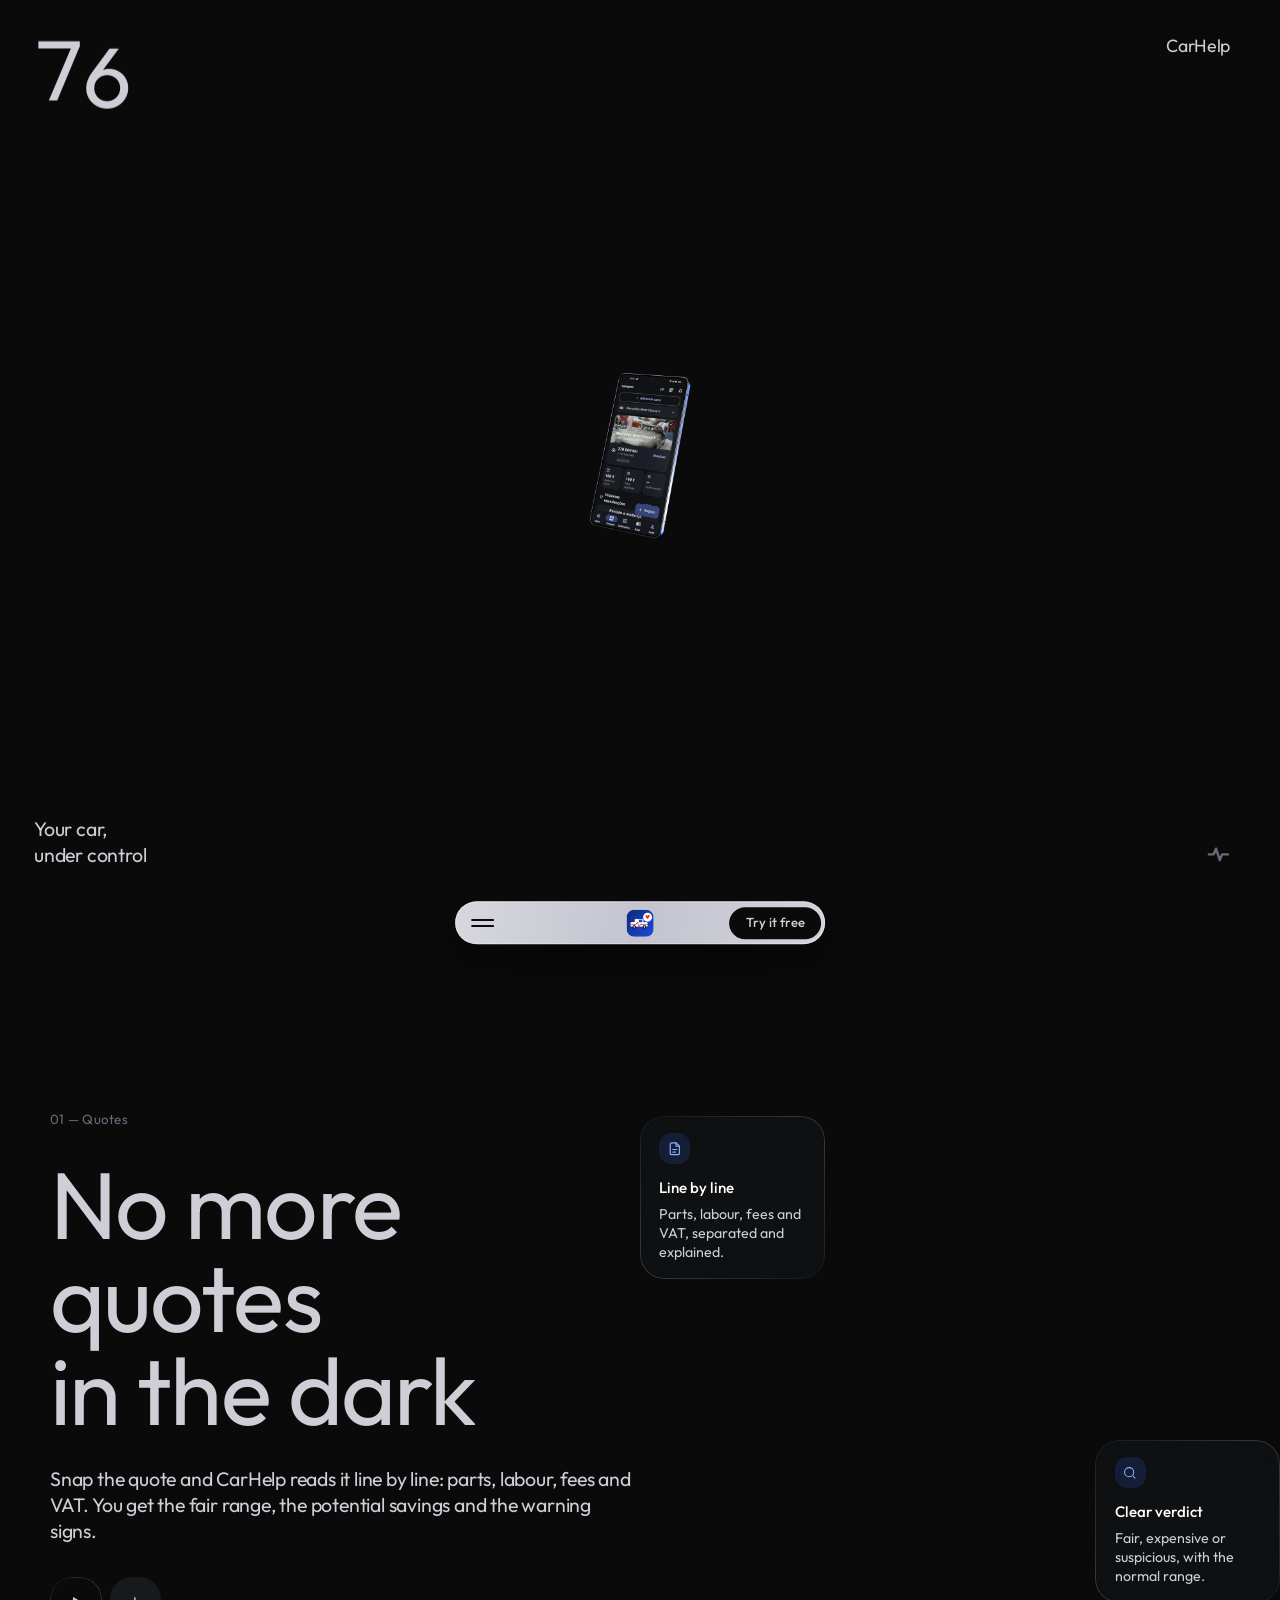
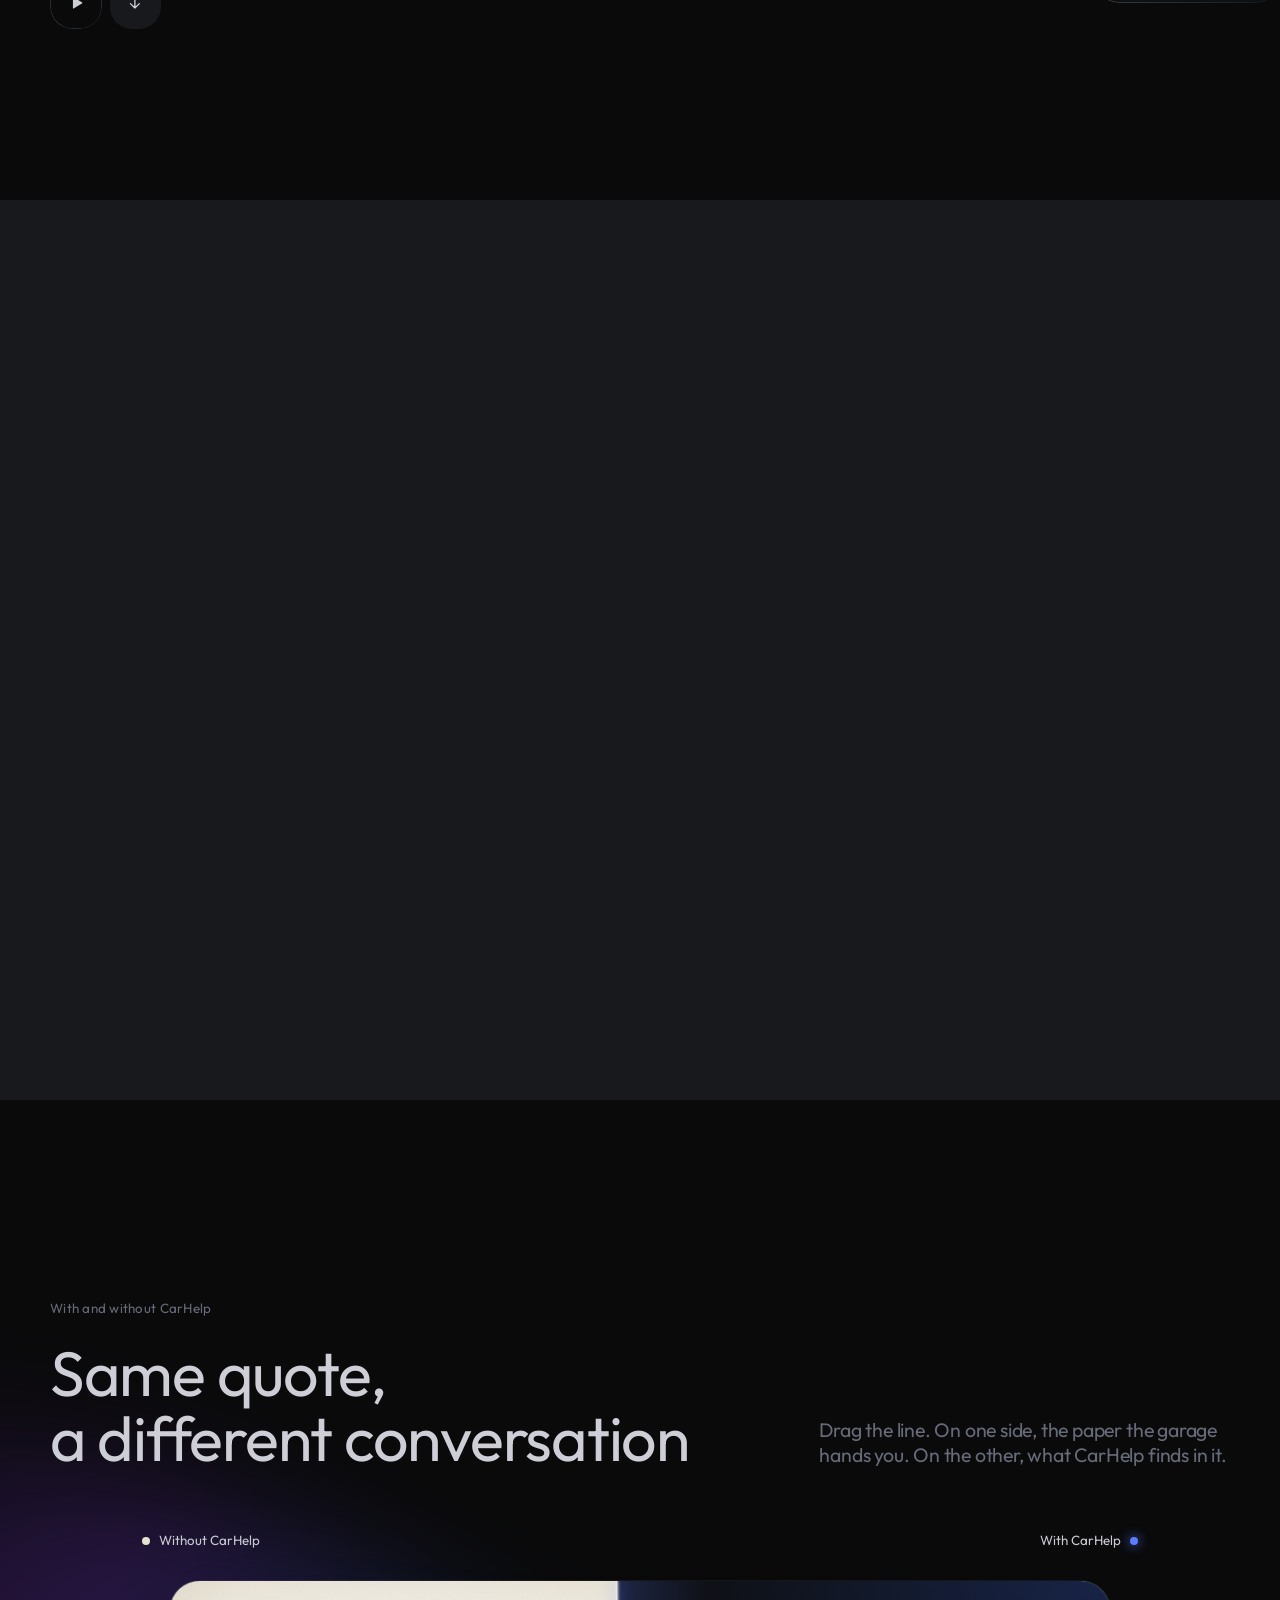
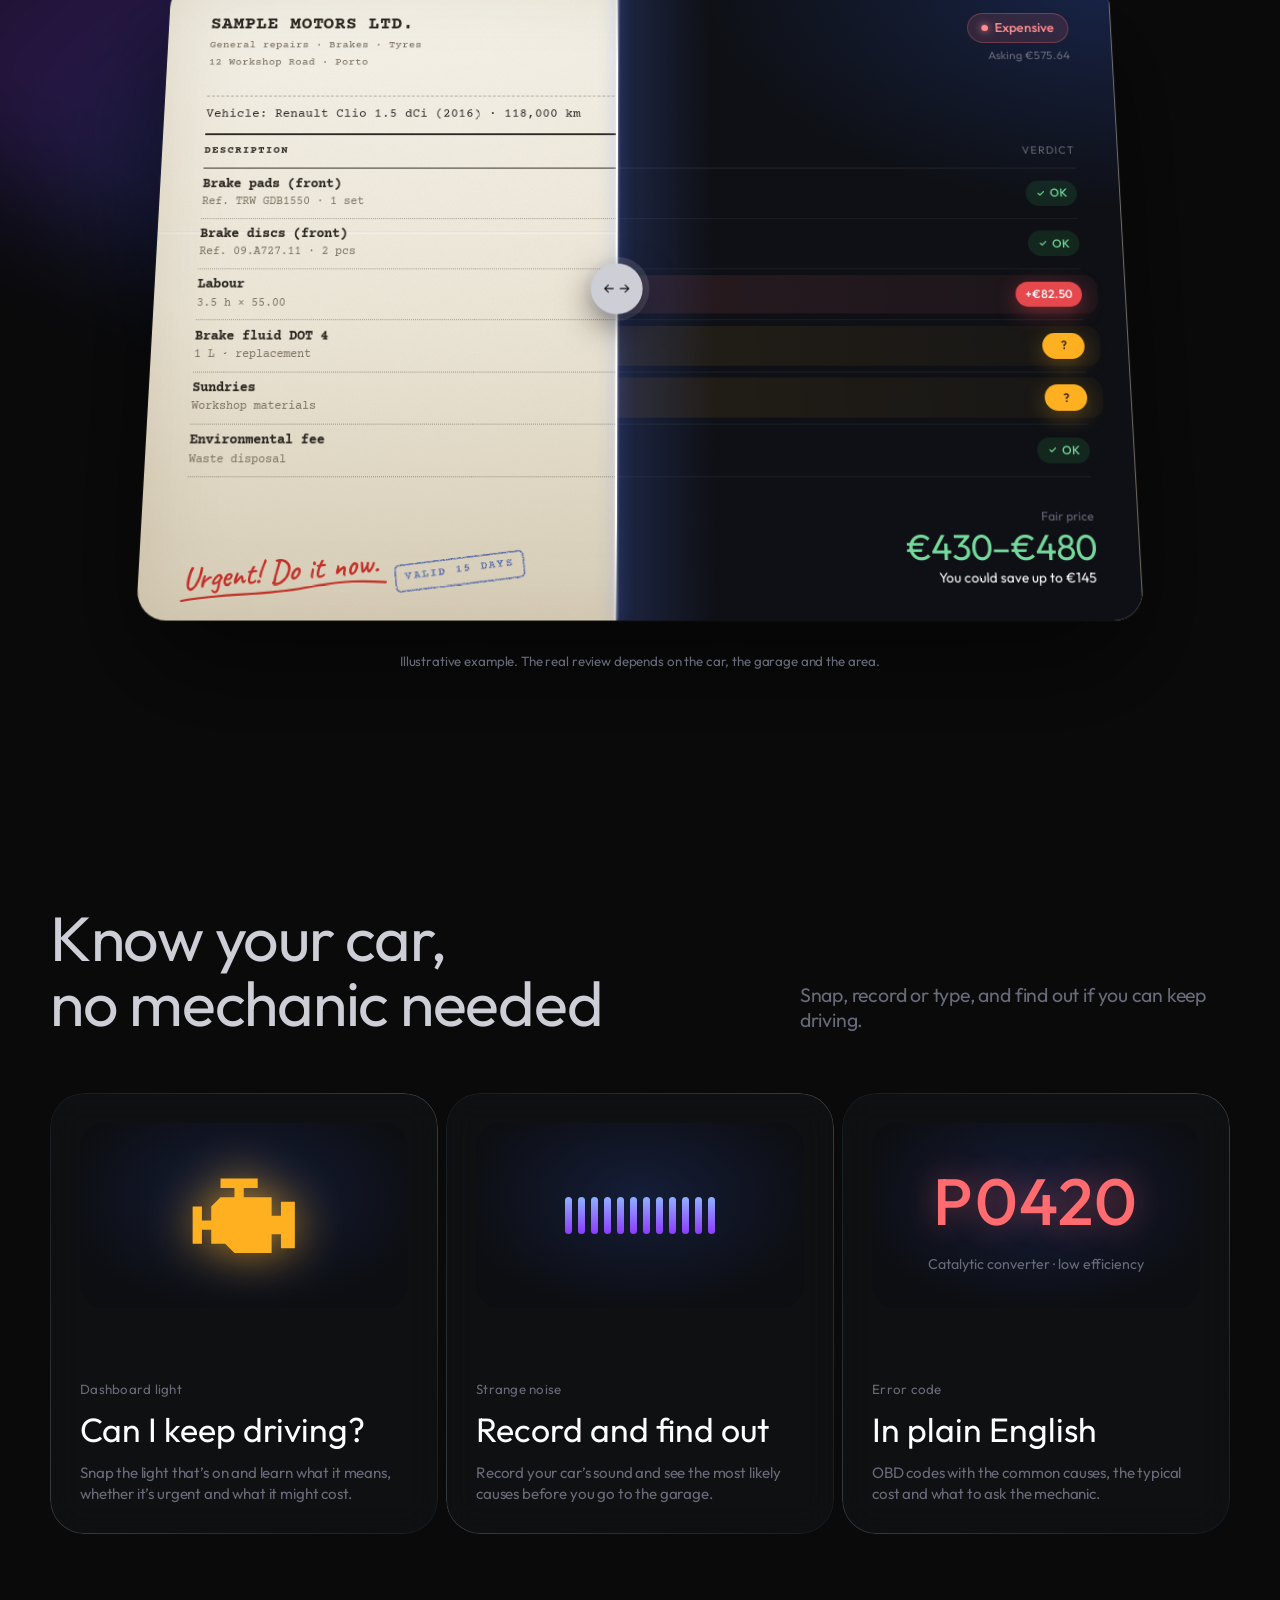
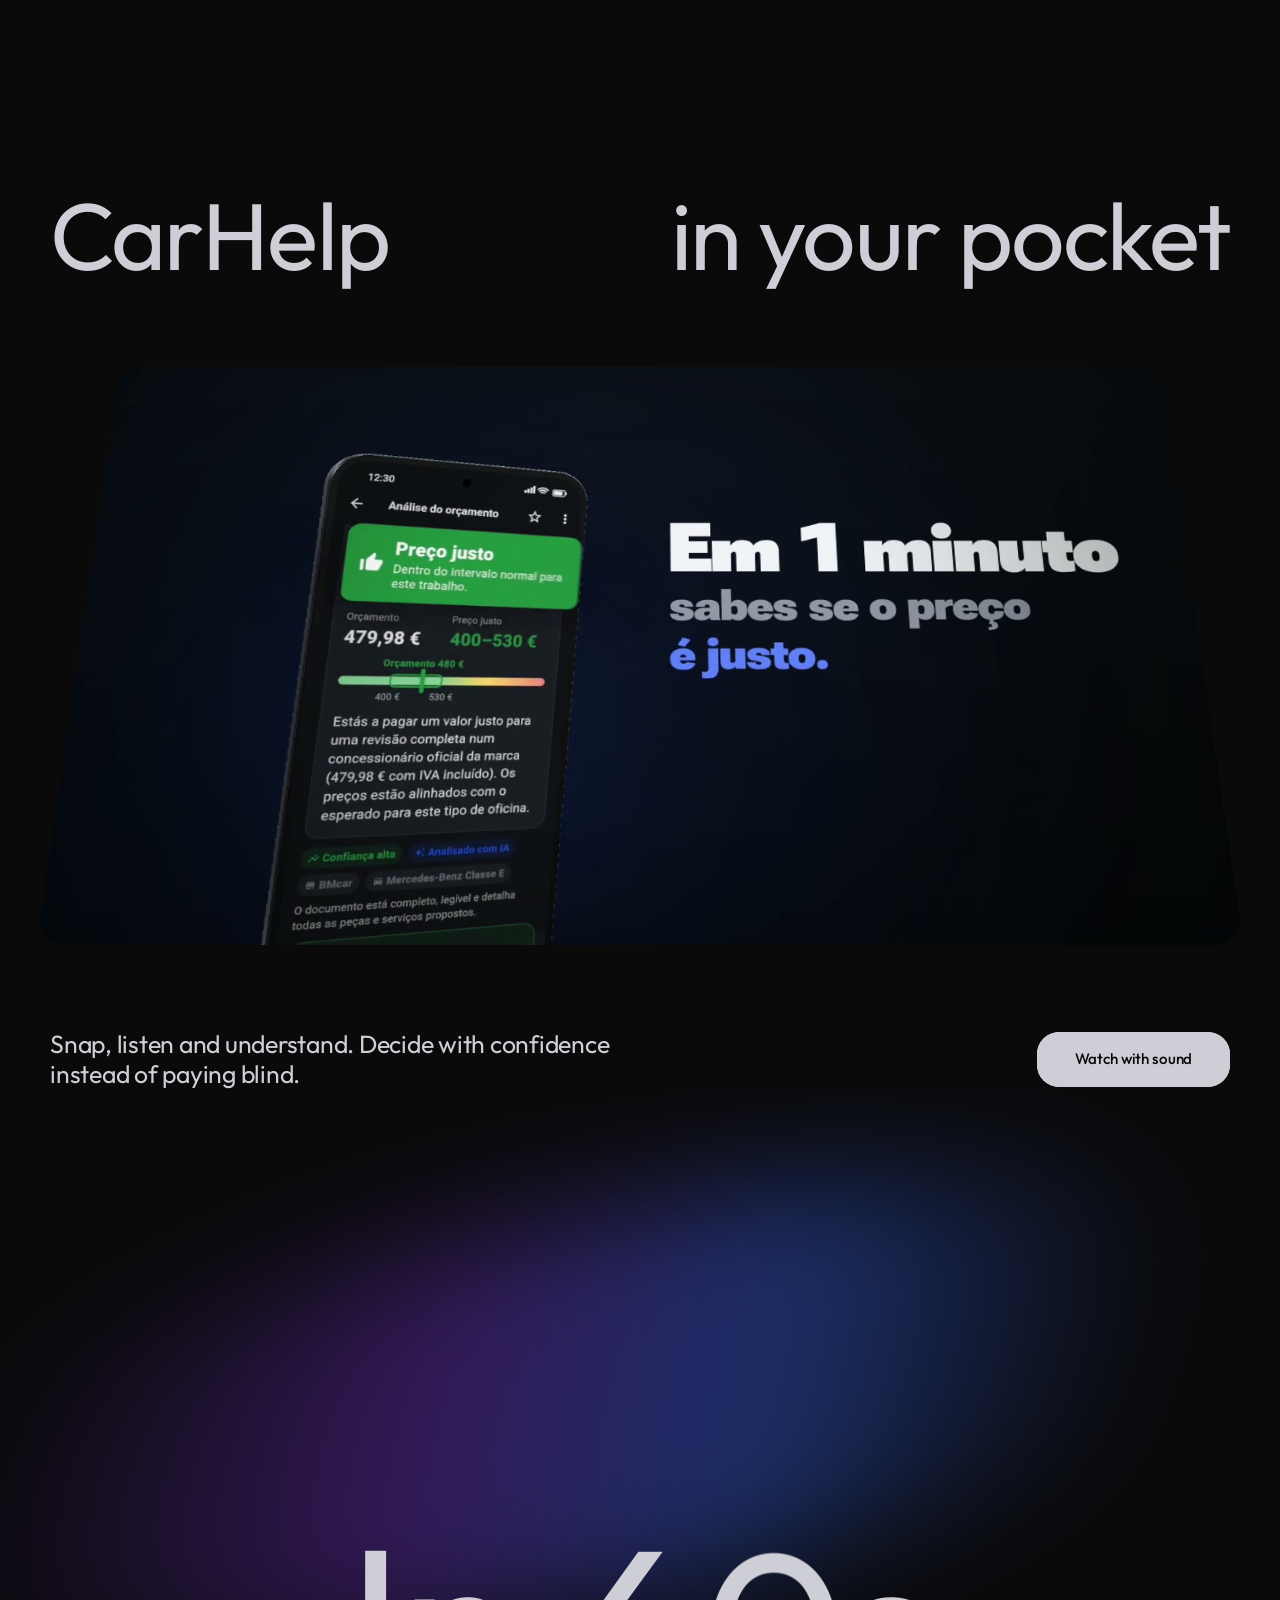
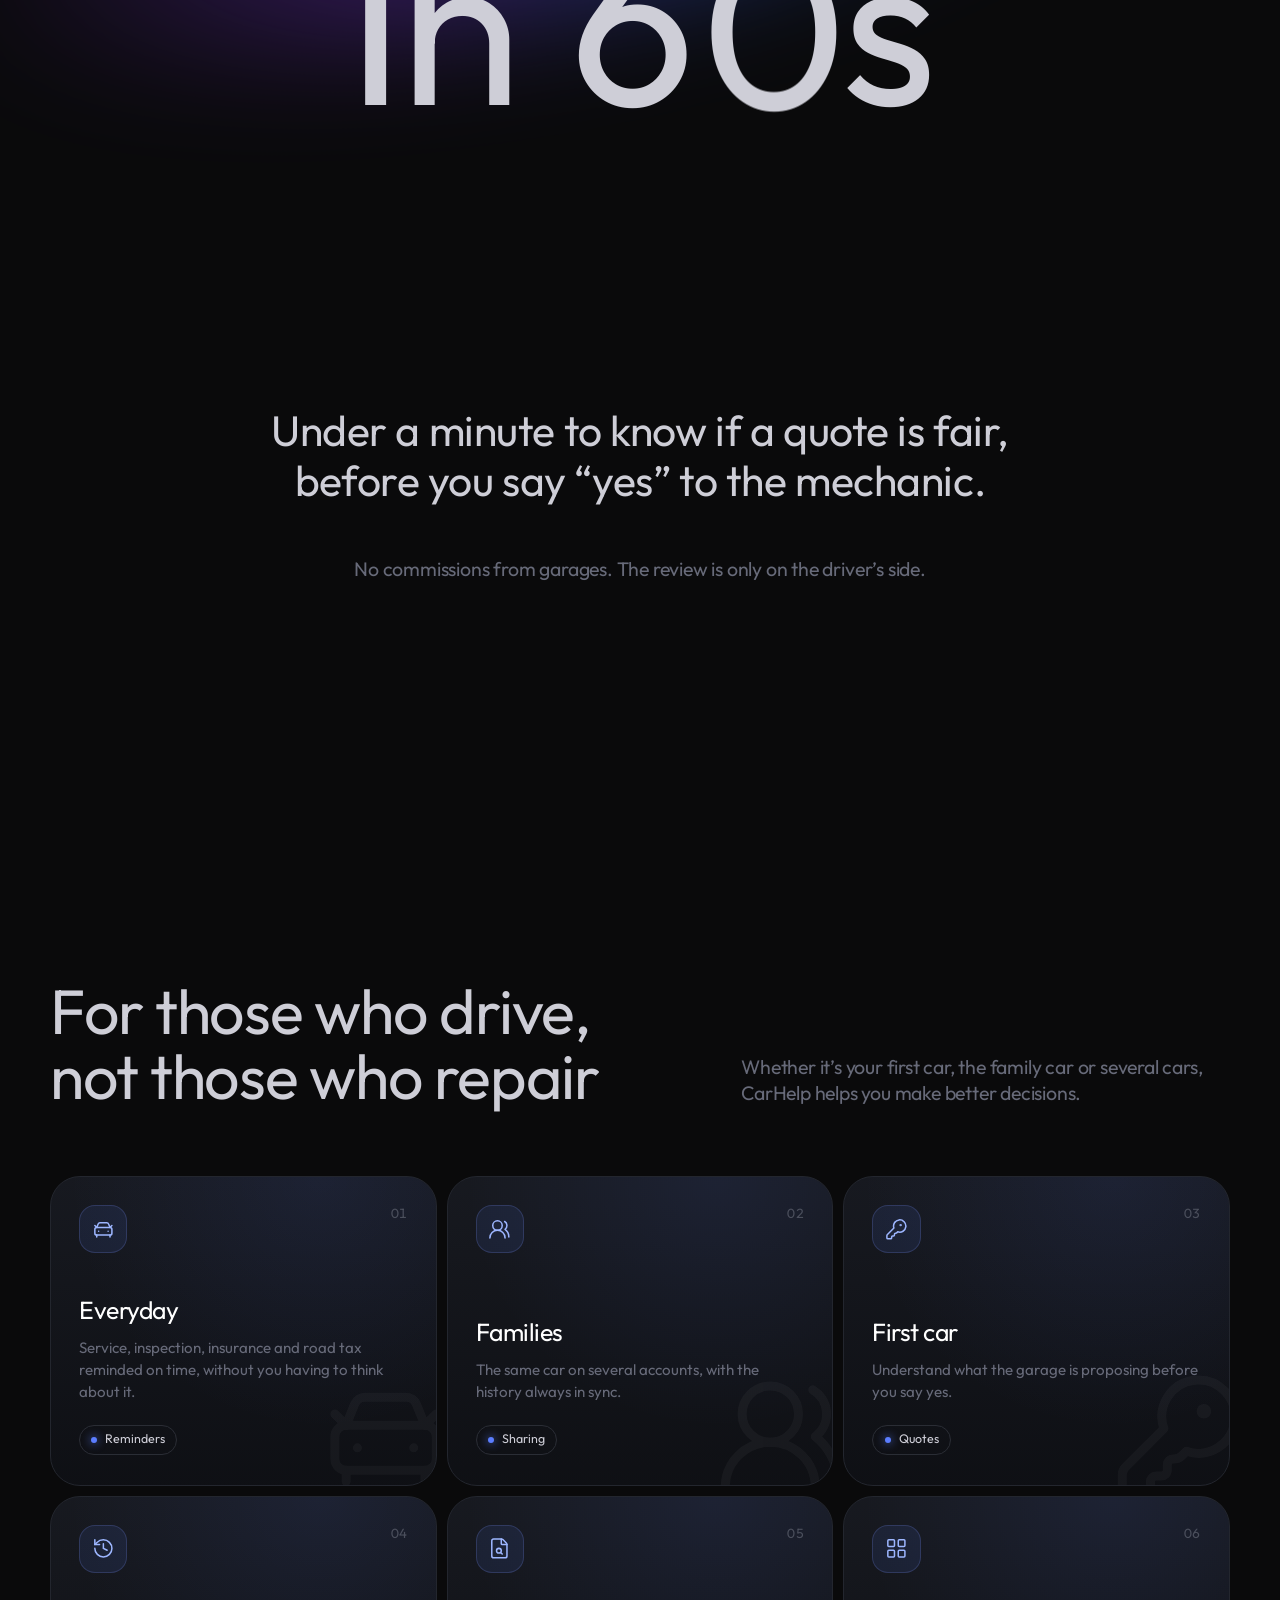
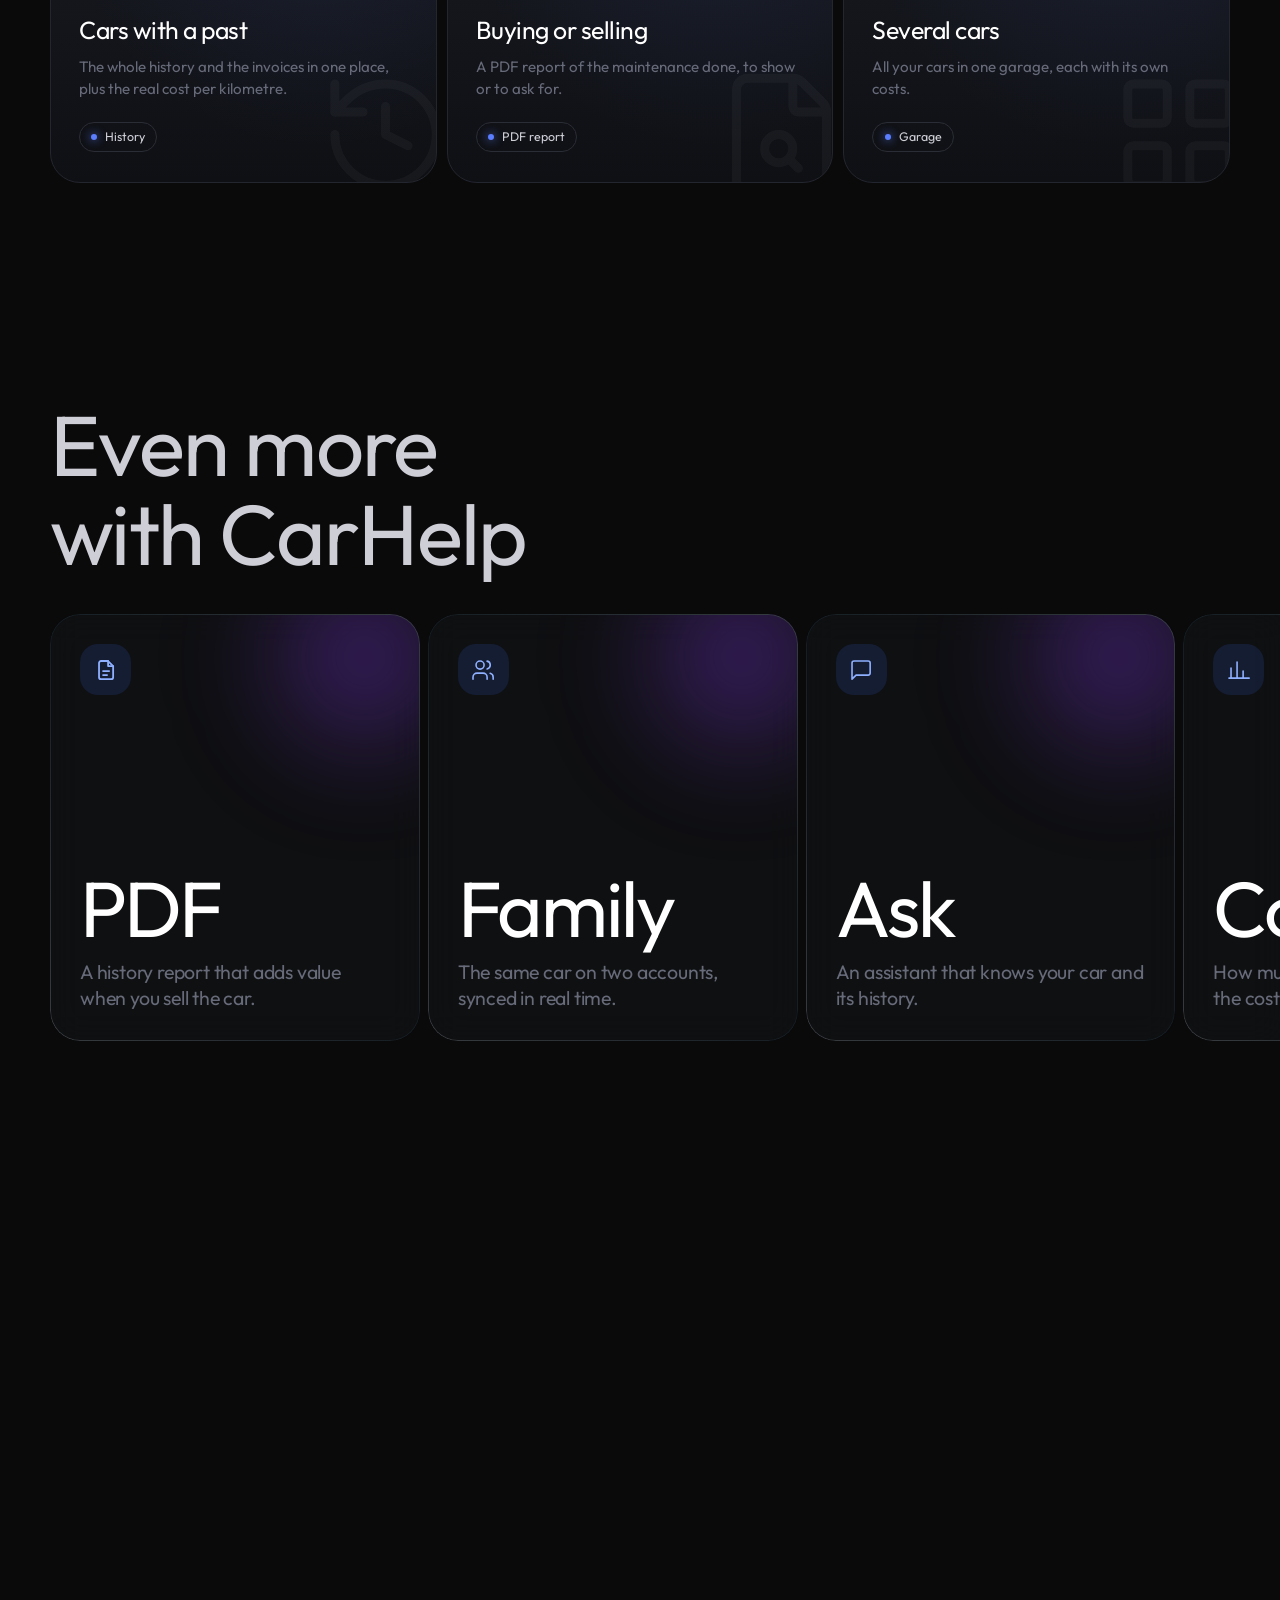
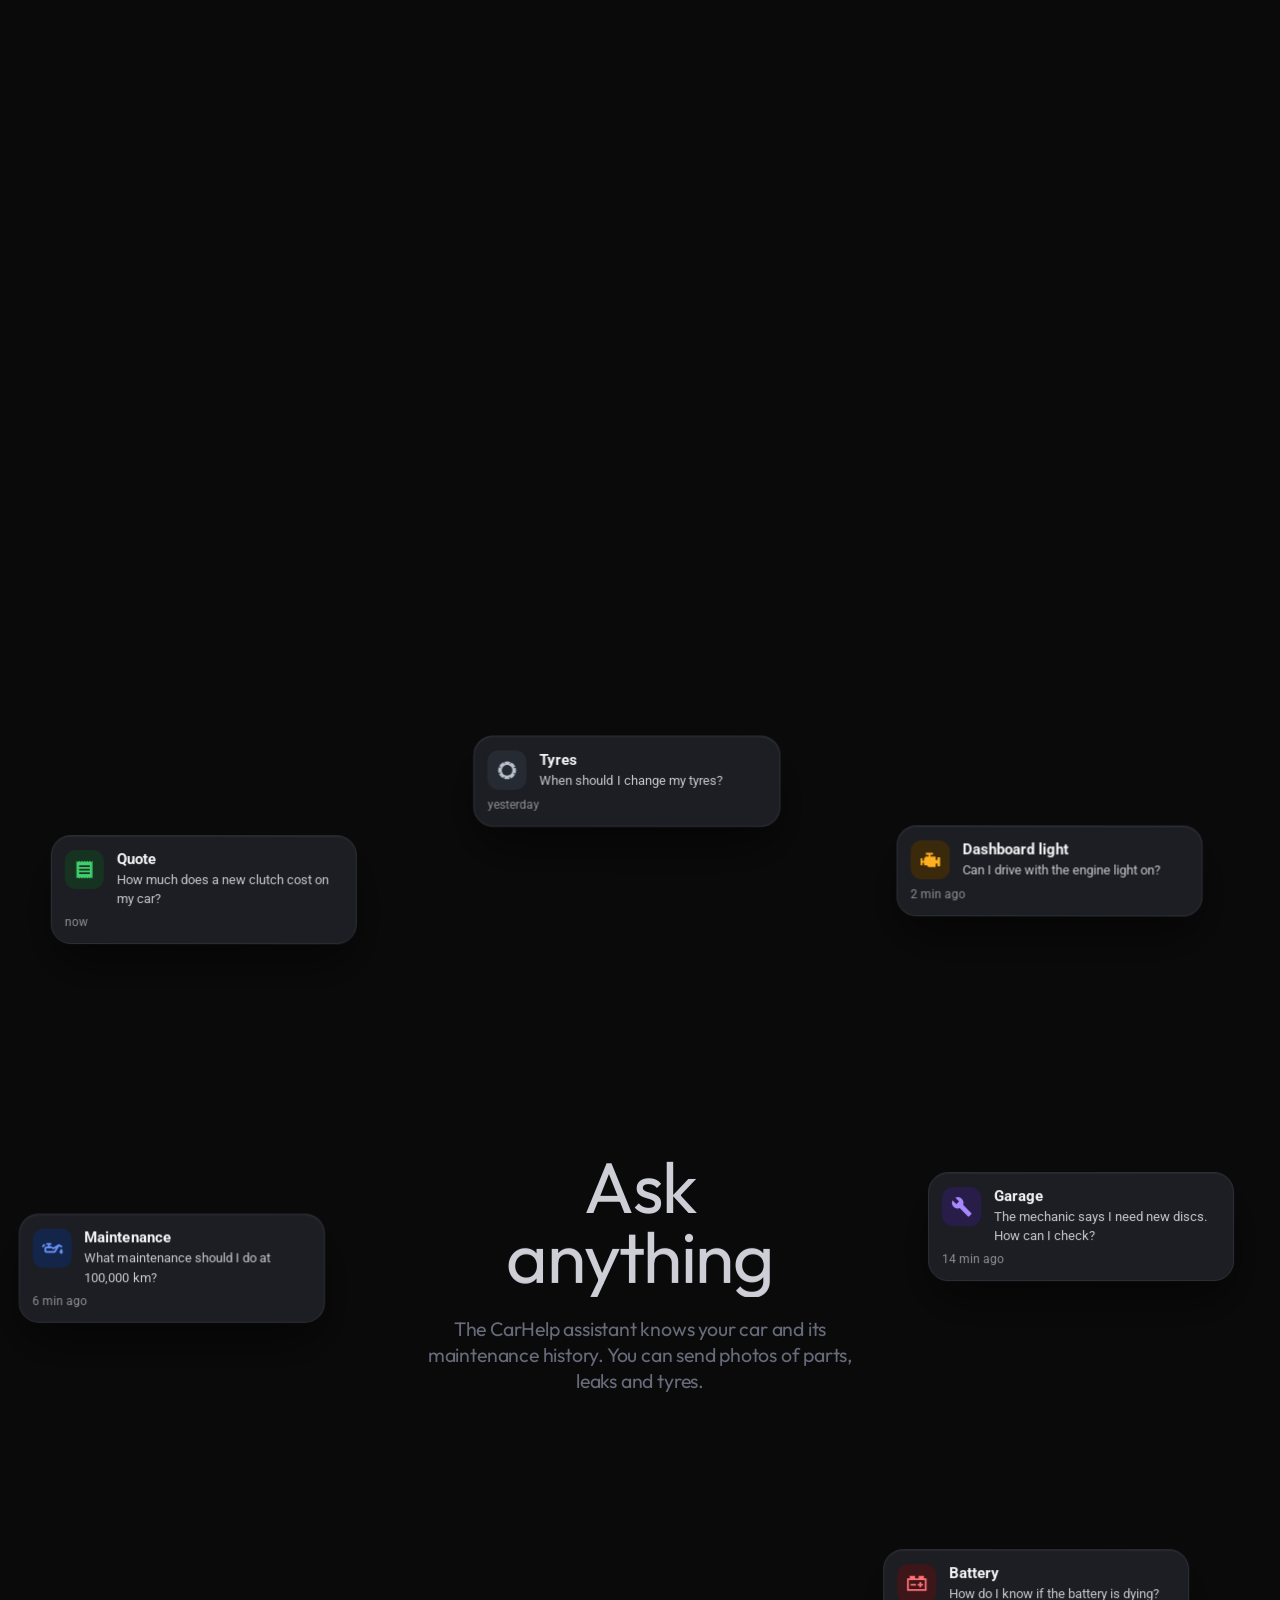
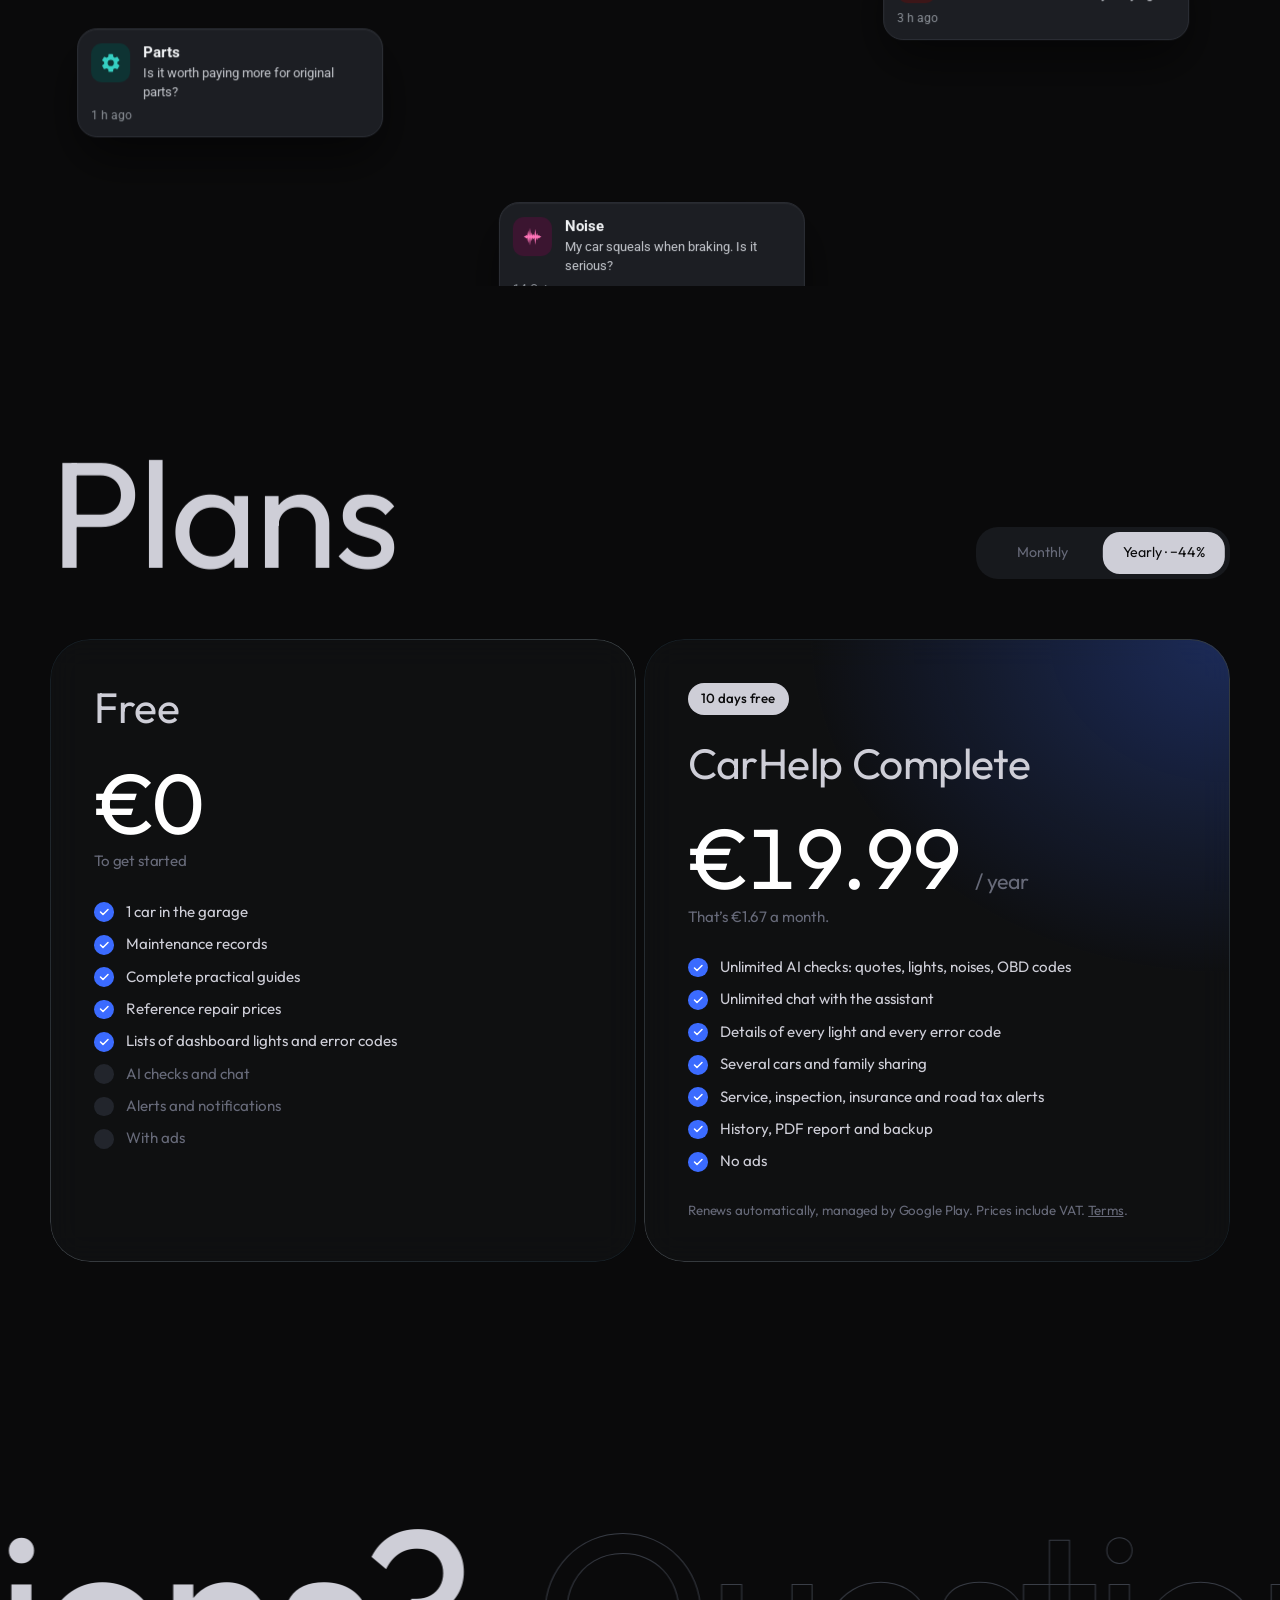
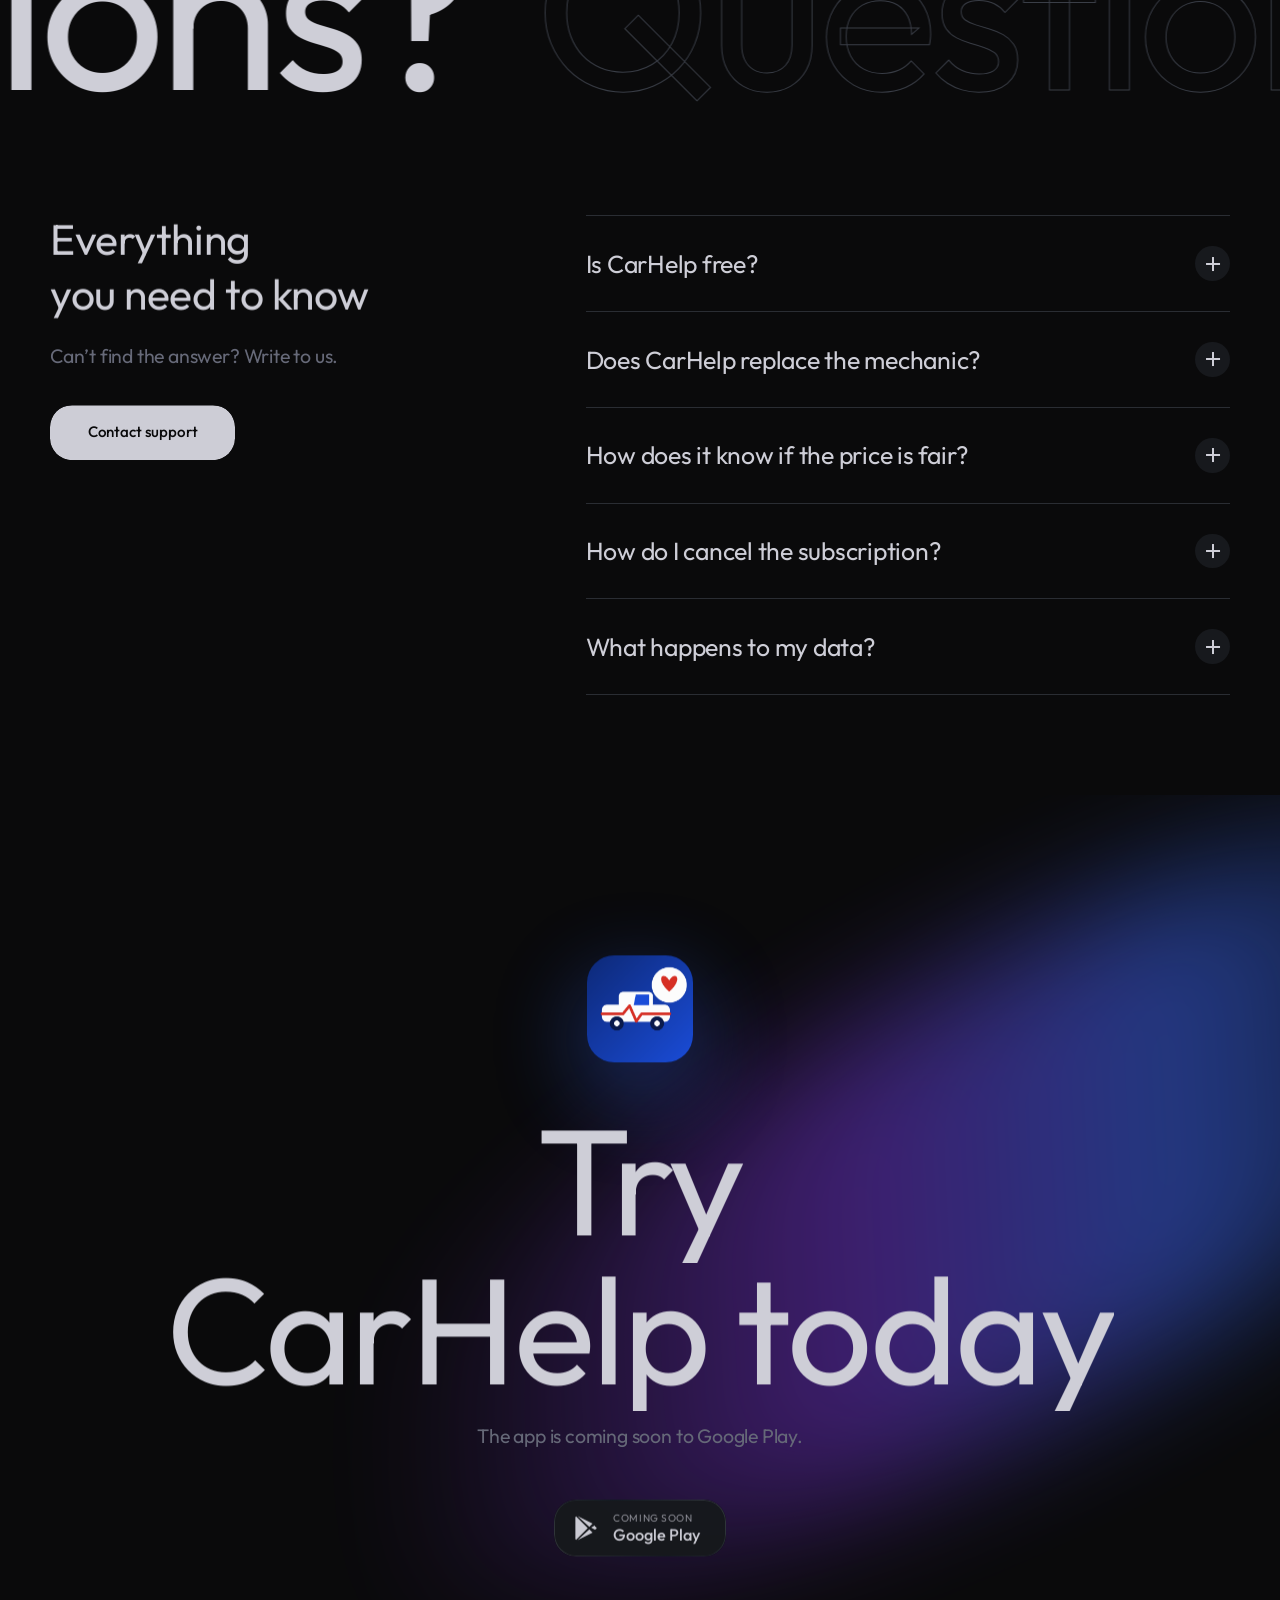
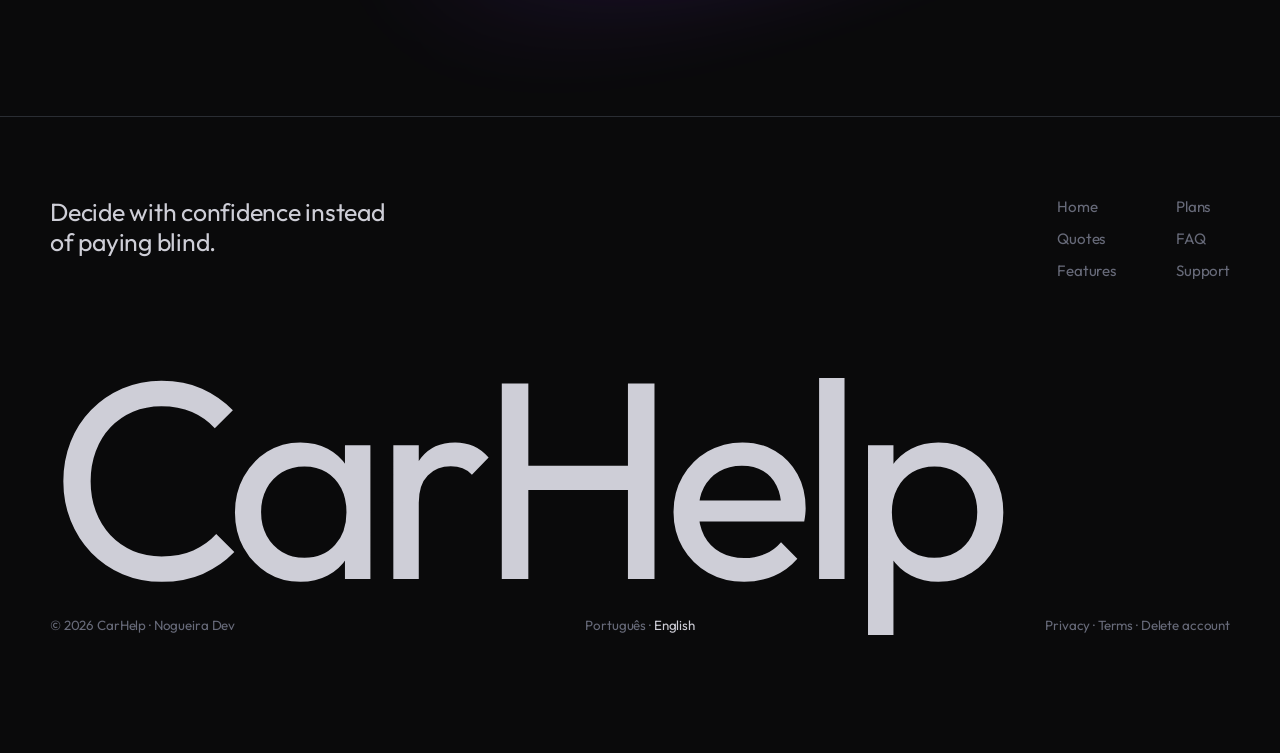
==== en/index.html @ 28693598 "Add files via upload" ====
<!doctype html>
<!-- Gerado por scripts/build_site_en.py a partir de index.html. Não edites aqui: muda a página portuguesa e corre o script. -->
 <html lang="en" class="no-js"> <head> <meta charset="utf-8"> <meta name="viewport" content="width=device-width, initial-scale=1"> <title>CarHelp — Is this quote fair?</title> <meta name="description" content="Snap the garage quote and find out in 1 minute if the price is fair. Understand dashboard lights, noises and error codes, and keep your car on track."> <meta name="theme-color" content="#0a0a0b"> <link rel="canonical" href="https://carhelp.pt/en/"> <link rel="alternate" hreflang="pt-PT" href="https://carhelp.pt/"> <link rel="alternate" hreflang="en" href="https://carhelp.pt/en/"> <link rel="alternate" hreflang="x-default" href="https://carhelp.pt/"> <script src="../lang.js"></script> <link rel="icon" href="../favicon.ico" sizes="48x48"> <link rel="icon" type="image/png" href="../favicon-48x48.png" sizes="48x48"> <link rel="icon" type="image/png" href="../icon-192.png" sizes="192x192"> <link rel="apple-touch-icon" href="../apple-touch-icon.png"> <meta property="og:type" content="website"> <meta property="og:locale" content="en_GB"> <meta property="og:locale:alternate" content="pt_PT"> <meta property="og:title" content="CarHelp — Is this quote fair?"> <meta property="og:description" content="Find out in 1 minute if the garage quote is fair. Decide with confidence instead of paying blind."> <meta property="og:image" content="https://carhelp.pt/media/poster-desktop.jpg"> <meta property="og:url" content="https://carhelp.pt/en/"> <meta property="og:site_name" content="CarHelp"> <meta name="twitter:card" content="summary_large_image"> <link rel="preconnect" href="https://fonts.googleapis.com"> <link rel="preconnect" href="https://fonts.gstatic.com" crossorigin> <link href="https://fonts.googleapis.com/css2?family=Caveat:wght@600&family=Courier+Prime:wght@400;700&family=Outfit:wght@300;400;500&family=Roboto:wght@400;500;700&display=swap" rel="stylesheet"> <script type="application/ld+json">
  {"@context":"https://schema.org","@type":"WebSite","name":"CarHelp","alternateName":["CarHelp app","carhelp.pt"],"url":"https://carhelp.pt/en/","inLanguage":"en"}
  </script> <script type="application/ld+json">
  {"@context":"https://schema.org","@type":"MobileApplication","name":"CarHelp","operatingSystem":"ANDROID","applicationCategory":"AutomotiveApplication","inLanguage":"en","description":"Snap the garage quote and find out in 1 minute if the price is fair. Understand dashboard lights, noises and error codes, and keep your car on track.","url":"https://carhelp.pt/en/","image":"https://carhelp.pt/media/app-icon.png","author":{"@type":"Organization","name":"Nogueira Dev"},"offers":{"@type":"Offer","price":"0","priceCurrency":"EUR"}}
  </script> <link rel="stylesheet" href="../site.css"> <script>document.documentElement.classList.replace('no-js', 'js');</script>  <script src="../site-config.js"></script> </head> <body>  <svg width="0" height="0" style="position:absolute" aria-hidden="true"> <defs> <symbol id="i-down" viewBox="0 0 24 24" fill="none" stroke="currentColor" stroke-width="1.8" stroke-linecap="round" stroke-linejoin="round"><path d="M12 5v14M6 13l6 6 6-6"/></symbol> <symbol id="i-right" viewBox="0 0 24 24" fill="none" stroke="currentColor" stroke-width="1.8" stroke-linecap="round" stroke-linejoin="round"><path d="M5 12h14M13 6l6 6-6 6"/></symbol> <symbol id="i-left" viewBox="0 0 24 24" fill="none" stroke="currentColor" stroke-width="1.8" stroke-linecap="round" stroke-linejoin="round"><path d="M19 12H5M11 6l-6 6 6 6"/></symbol> <symbol id="i-play" viewBox="0 0 24 24" fill="currentColor"><path d="M8 5.5v13a1 1 0 0 0 1.5.86l10.6-6.5a1 1 0 0 0 0-1.72L9.5 4.64A1 1 0 0 0 8 5.5Z"/></symbol> <symbol id="i-close" viewBox="0 0 24 24" fill="none" stroke="currentColor" stroke-width="1.8" stroke-linecap="round"><path d="M6 6l12 12M18 6 6 18"/></symbol> <symbol id="i-menu" viewBox="0 0 24 24" fill="none" stroke="currentColor" stroke-width="1.8" stroke-linecap="round"><path d="M4 9h16M4 15h16"/></symbol> <symbol id="i-globe" viewBox="0 0 24 24" fill="none" stroke="currentColor" stroke-width="1.6" stroke-linecap="round" stroke-linejoin="round"><circle cx="12" cy="12" r="9"/><path d="M3 12h18M12 3a14 14 0 0 1 0 18M12 3a14 14 0 0 0 0 18"/></symbol> <symbol id="i-pulse"viewBox="0 0 24 24" fill="none" stroke="currentColor" stroke-width="2.6" stroke-linecap="round" stroke-linejoin="round"><path d="M2 12h5l2.5-6 4 12 2.5-6H22"/></symbol> <symbol id="i-gplay" viewBox="0 0 24 24" fill="currentColor"><path d="M3.6 1.6a1.3 1.3 0 0 0-.6 1.1v18.6c0 .5.2.9.6 1.1l10.4-10.4L3.6 1.6Zm11.8 9.3 2.9-2.9L5 1.4l10.4 9.5Zm0 2.2L5 22.6l13.3-6.6-2.9-2.9Zm4.9-3.5-3.3 1.9 3.3 1.9 1-.6a1 1 0 0 0 0-1.8l-1-.6Z"/></symbol> <symbol id="i-doc" viewBox="0 0 24 24" fill="none" stroke="currentColor" stroke-width="1.8" stroke-linecap="round" stroke-linejoin="round"><path d="M14 3H7a2 2 0 0 0-2 2v14a2 2 0 0 0 2 2h10a2 2 0 0 0 2-2V8z"/><path d="M14 3v5h5M9 13h6M9 17h4"/></symbol> <symbol id="i-warn" viewBox="0 0 24 24" fill="none" stroke="currentColor" stroke-width="1.8" stroke-linecap="round" stroke-linejoin="round"><path d="M12 9v4M12 17h.01"/><path d="M10.3 3.9 1.8 18a2 2 0 0 0 1.7 3h17a2 2 0 0 0 1.7-3L13.7 3.9a2 2 0 0 0-3.4 0z"/></symbol> <symbol id="i-wave" viewBox="0 0 24 24" fill="none" stroke="currentColor" stroke-width="1.8" stroke-linecap="round"><path d="M12 3v18M8 7v10M4 10v4M16 7v10M20 10v4"/></symbol> <symbol id="i-chip" viewBox="0 0 24 24" fill="none" stroke="currentColor" stroke-width="1.8" stroke-linecap="round" stroke-linejoin="round"><rect x="5" y="5" width="14" height="14" rx="2"/><path d="M9 9h6v6H9zM9 2v3M15 2v3M9 19v3M15 19v3M19 9h3M19 15h3M2 9h3M2 15h3"/></symbol> <symbol id="i-bell" viewBox="0 0 24 24" fill="none" stroke="currentColor" stroke-width="1.8" stroke-linecap="round" stroke-linejoin="round"><path d="M6 8a6 6 0 1 1 12 0c0 7 3 9 3 9H3s3-2 3-9"/><path d="M10.3 21a1.9 1.9 0 0 0 3.4 0"/></symbol> <symbol id="i-car" viewBox="0 0 24 24" fill="none" stroke="currentColor" stroke-width="1.6" stroke-linecap="round" stroke-linejoin="round"><path d="M3 13l2-6a2 2 0 0 1 1.9-1.4h10.2A2 2 0 0 1 19 7l2 6"/><path d="M3 13h18v4H3z"/><circle cx="7" cy="17.5" r="1.8"/><circle cx="17" cy="17.5" r="1.8"/></symbol> <symbol id="i-users" viewBox="0 0 24 24" fill="none" stroke="currentColor" stroke-width="1.6" stroke-linecap="round" stroke-linejoin="round"><path d="M16 21v-2a4 4 0 0 0-4-4H6a4 4 0 0 0-4 4v2"/><circle cx="9" cy="7" r="4"/><path d="M22 21v-2a4 4 0 0 0-3-3.9M16 3.1a4 4 0 0 1 0 7.8"/></symbol> <symbol id="i-key" viewBox="0 0 24 24" fill="none" stroke="currentColor" stroke-width="1.6" stroke-linecap="round" stroke-linejoin="round"><circle cx="7.5" cy="15.5" r="4.5"/><path d="M10.7 12.3 21 2M17 6l3 3M14 9l2 2"/></symbol> <symbol id="i-clock" viewBox="0 0 24 24" fill="none" stroke="currentColor" stroke-width="1.6" stroke-linecap="round"><circle cx="12" cy="12" r="9"/><path d="M12 7v5l3 2"/></symbol> <symbol id="i-search" viewBox="0 0 24 24" fill="none" stroke="currentColor" stroke-width="1.6" stroke-linecap="round"><circle cx="11" cy="11" r="7"/><path d="m20 20-3.5-3.5"/></symbol> <symbol id="i-truck" viewBox="0 0 24 24" fill="none" stroke="currentColor" stroke-width="1.6" stroke-linecap="round" stroke-linejoin="round"><path d="M2 6h11v10H2zM13 10h4l4 4v2h-8z"/><circle cx="6" cy="17.5" r="1.8"/><circle cx="17" cy="17.5" r="1.8"/></symbol> <symbol id="i-chat" viewBox="0 0 24 24" fill="none" stroke="currentColor" stroke-width="1.6" stroke-linecap="round" stroke-linejoin="round"><path d="M21 15a2 2 0 0 1-2 2H7l-4 4V5a2 2 0 0 1 2-2h14a2 2 0 0 1 2 2z"/></symbol> <symbol id="i-chart" viewBox="0 0 24 24" fill="none" stroke="currentColor" stroke-width="1.6" stroke-linecap="round"><path d="M4 20V10M10 20V4M16 20v-7M22 20H2"/></symbol> <symbol id="i-cloud" viewBox="0 0 24 24" fill="none" stroke="currentColor" stroke-width="1.6" stroke-linecap="round" stroke-linejoin="round"><path d="M17.5 19a4.5 4.5 0 0 0 .5-9h-1.3A7 7 0 1 0 4 15.3M12 12v9M8.5 15.5 12 12l3.5 3.5"/></symbol> <symbol id="n-receipt" viewBox="0 0 24 24"><path fill="currentColor" d="m3 22l1.5-1.5L6 22l1.5-1.5L9 22l1.5-1.5L12 22l1.5-1.5L15 22l1.5-1.5L18 22l1.5-1.5L21 22V2l-1.5 1.5L18 2l-1.5 1.5L15 2l-1.5 1.5L12 2l-1.5 1.5L9 2L7.5 3.5L6 2L4.5 3.5L3 2m15 7H6V7h12m0 6H6v-2h12m0 6H6v-2h12z"/></symbol> <symbol id="n-engine" viewBox="0 0 24 24"><path fill="currentColor" d="M7 4v2h3v2H7l-2 2v3H3v-3H1v8h2v-3h2v3h3l2 2h8v-4h2v3h3V9h-3v3h-2V8h-6V6h3V4z"/></symbol> <symbol id="n-oil" viewBox="0 0 24 24"><path fill="currentColor" d="M22 12.5s2 2.17 2 3.5a2 2 0 0 1-2 2a2 2 0 0 1-2-2c0-1.33 2-3.5 2-3.5M6 6h4a1 1 0 0 1 1 1a1 1 0 0 1-1 1H9v2h2c.74 0 1.39.4 1.73 1l6.51-3.76l3.26 1.89c.5.27.64.87.37 1.37c-.28.47-.87.64-1.37.36l-2.1-1.21l-3.65 6.32c-.34.61-1 1.03-1.75 1.03H5a2 2 0 0 1-2-2v-3a2 2 0 0 1 2-2h2V8H6a1 1 0 0 1-1-1a1 1 0 0 1 1-1m-1 6v3h9l2.06-3.57l-3.46 2l-.91-1.43zM.38 9.21L2.09 7.5c.41-.39 1.02-.39 1.41 0s.39 1 0 1.41l-1.71 1.71c-.39.38-1.02.38-1.41 0C0 10.23 0 9.6.38 9.21"/></symbol> <symbol id="n-wrench" viewBox="0 0 24 24"><path fill="currentColor" d="m22.7 19l-9.1-9.1c.9-2.3.4-5-1.5-6.9c-2-2-5-2.4-7.4-1.3L9 6L6 9L1.6 4.7C.4 7.1.9 10.1 2.9 12.1c1.9 1.9 4.6 2.4 6.9 1.5l9.1 9.1c.4.4 1 .4 1.4 0l2.3-2.3c.5-.4.5-1.1.1-1.4"/></symbol> <symbol id="n-cog" viewBox="0 0 24 24"><path fill="currentColor" d="M12 15.5A3.5 3.5 0 0 1 8.5 12A3.5 3.5 0 0 1 12 8.5a3.5 3.5 0 0 1 3.5 3.5a3.5 3.5 0 0 1-3.5 3.5m7.43-2.53c.04-.32.07-.64.07-.97s-.03-.66-.07-1l2.11-1.63c.19-.15.24-.42.12-.64l-2-3.46c-.12-.22-.39-.31-.61-.22l-2.49 1c-.52-.39-1.06-.73-1.69-.98l-.37-2.65A.506.506 0 0 0 14 2h-4c-.25 0-.46.18-.5.42l-.37 2.65c-.63.25-1.17.59-1.69.98l-2.49-1c-.22-.09-.49 0-.61.22l-2 3.46c-.13.22-.07.49.12.64L4.57 11c-.04.34-.07.67-.07 1s.03.65.07.97l-2.11 1.66c-.19.15-.25.42-.12.64l2 3.46c.12.22.39.3.61.22l2.49-1.01c.52.4 1.06.74 1.69.99l.37 2.65c.04.24.25.42.5.42h4c.25 0 .46-.18.5-.42l.37-2.65c.63-.26 1.17-.59 1.69-.99l2.49 1.01c.22.08.49 0 .61-.22l2-3.46c.12-.22.07-.49-.12-.64z"/></symbol> <symbol id="n-battery" viewBox="0 0 24 24"><path fill="currentColor" d="M4 3v3H1v14h22V6h-3V3h-6v3h-4V3zM3 8h18v10H3zm12 2v2h-2v2h2v2h2v-2h2v-2h-2v-2zM5 12v2h6v-2z"/></symbol> <symbol id="n-tire" viewBox="0 0 24 24"><path fill="currentColor" d="m19.66 9.64l-.36-.94l1.86-.7c-.92-2.12-2.56-3.82-4.62-4.86l-.8 1.78l-.92-.42l.8-1.8C14.5 2.26 13.28 2 12 2c-1.06 0-2.08.22-3.04.5l.68 1.84l-.94.36L8 2.84c-2.12.92-3.82 2.56-4.86 4.62l1.78.8l-.42.92l-1.8-.8C2.26 9.5 2 10.72 2 12c0 1.06.22 2.08.5 3.04l1.84-.68l.36.94l-1.86.7c.92 2.12 2.56 3.82 4.62 4.86l.8-1.78l.92.42l-.8 1.8c1.12.44 2.34.7 3.62.7c1.06 0 2.08-.22 3.04-.5l-.68-1.84l.94-.36l.7 1.86c2.12-.92 3.82-2.56 4.86-4.62l-1.78-.8l.42-.92l1.8.8c.44-1.12.7-2.34.7-3.62c0-1.06-.22-2.08-.5-3.04zm-5.36 7.9c-3.06 1.26-6.58-.18-7.84-3.24s.18-6.58 3.24-7.84s6.58.18 7.84 3.24a5.986 5.986 0 0 1-3.24 7.84"/></symbol> <symbol id="n-wave" viewBox="0 0 24 24"><path fill="currentColor" d="m22 12l-2 1l-1 1l-1-1l-1 3l-1-3l-1 8l-1-8l-1 2l-1-2l-1 4l-1-4l-1 9l-1-9l-1 6l-1-6l-1 1l-1-1l-2-1l2-1l1-1l1 1l1-6l1 6l1-9l1 9l1-4l1 4l1-2l1 2l1-8l1 8l1-3l1 3l1-1l1 1z"/></symbol> </defs> </svg>  <div class="loader" id="loader" aria-hidden="true"> <div class="ld-count" id="ldCount"><span class="ld-col"></span><span class="ld-col"></span></div> <span class="ld-brand">CarHelp</span> <div class="ld-img" id="ldImg"> <img src="../media/phone-inicio.webp" alt=""> <img src="../media/phone-analise.webp" alt=""> <img src="../media/phone-garagem.webp" alt=""> </div> <p class="ld-text"><span class="line"><span>Your car,</span></span><span class="line"><span>under control</span></span></p> <span class="ld-mark"><svg><use href="#i-pulse"/></svg></span> </div> <div class="curtain" id="curtain" aria-hidden="true"></div>  <div class="nav-dim" id="navDim" aria-hidden="true"></div> <nav class="navbar" id="navbar" aria-label="Navigation"> <button class="nb-menu" id="nbMenu" type="button" aria-label="Open menu" aria-expanded="false" aria-controls="navCard"><i></i><i></i></button> <a class="nb-logo" href="#topo" data-scroll aria-label="CarHelp, back to top"><img src="../media/app-icon.png" alt=""></a> <a class="nb-cta" href="#download" data-scroll><span class="l">Try it free</span><span class="s">Try it</span></a> </nav> <div class="nav-card" id="navCard" role="dialog" aria-modal="true" aria-label="Menu" aria-hidden="true"> <div class="nc-inner"> <div class="nc-top"> <div class="nc-links"> <a href="#topo" data-scroll data-nav="hero">Home</a> <a href="#orcamentos" data-scroll data-nav="orcamentos">Quotes</a> <a href="#garagem" data-scroll data-nav="garagem">Garage</a> <a href="#planos" data-scroll data-nav="planos">Plans</a> <a href="#perguntas" data-scroll data-nav="perguntas">FAQ</a> </div> <img class="nc-mark" src="../media/app-icon.png" alt=""> </div> <hr> <div class="nc-small"> <div><a href="mailto:support@carhelp.pt">Support</a><a href="terms.html" data-page>Terms of use</a><a href="privacy.html" data-page>Privacy</a></div> <div><a href="delete-account.html" data-page>Delete account</a><a href="#ajuda" data-scroll>Features</a></div> </div> <div class="nc-lang"><span>Language</span><div class="nc-seg"><a href="../" hreflang="pt-PT" lang="pt-PT" data-lang="pt" data-page aria-label="Português">PT</a><span class="on" lang="en" aria-current="true">EN</span></div></div> <a class="nc-cta" href="#download" data-scroll>Try it free</a> </div> </div> <button class="nc-close" id="ncClose" type="button" aria-label="Close menu"><svg><use href="#i-close"/></svg></button>  <div class="rig" id="rig" aria-hidden="true"><canvas id="phoneCanvas"></canvas></div> <main id="topo">  <section class="hero" data-phone="0"> <div class="aurora a1"></div> <div class="top"> <h1 class="h1 col-h" data-split> <span class="line"><span>Is this</span></span> <span class="line"><span>quote</span></span> <span class="line"><span><span class="star"><svg><use href="#i-pulse"/></svg></span>fair?</span></span> </h1> <div class="top-r" data-hero-in> <a class="logo" href="#topo" data-scroll><img src="../media/app-icon.png" alt="">CarHelp</a> <a class="lang-chip" href="../" hreflang="pt-PT" lang="pt-PT" data-lang="pt" data-page aria-label="Versão em português"><svg><use href="#i-globe"/></svg>PT</a> </div> </div> <div class="bottom"> <div class="col"> <p class="p1" data-hero-in>Snap the garage quote and, in 1 minute, know if the price is fair, what’s urgent and what to ask the mechanic.</p> <div class="actions" data-hero-in> <a class="btn" href="#download" data-scroll><span class="bg"></span>Try it free</a> <a class="ibtn gborder" href="#orcamentos" data-scroll aria-label="Scroll down"><span class="fill"></span><svg><use href="#i-down"/></svg></a> <button class="ibtn ink" type="button" data-video aria-label="Watch the video"><span class="fill"></span><svg><use href="#i-play"/></svg></button> </div> <p class="p3 grey note" data-hero-in>* 10 days free · cancel anytime</p> </div> </div> <div class="m-phone" data-mphone><img src="../media/phone-inicio.webp" alt="CarHelp home screen on a phone" width="800" height="1200" loading="lazy"></div> </section>  <section class="feature" id="orcamentos" data-phone="1"> <div class="copy col"> <span class="eyebrow" data-fade>01 — Quotes</span> <h2 class="h1 col-h" data-split><span class="line"><span>No more</span></span><span class="line"><span>quotes</span></span><span class="line"><span>in the dark</span></span></h2> <p class="p1" data-fade>Snap the quote and CarHelp reads it line by line: parts, labour, fees and VAT. You get the fair range, the potential savings and the warning signs.</p> <div class="row" data-fade> <button class="ibtn gborder" type="button" data-video aria-label="Watch the video"><span class="fill"></span><svg><use href="#i-play"/></svg></button> <a class="ibtn ink" href="#garagem" data-scroll aria-label="Continue"><span class="fill"></span><svg><use href="#i-down"/></svg></a> </div> </div> <div class="m-phone" data-mphone><img src="../media/phone-analise.webp" alt="Quote review in CarHelp: fair price, between €400 and €530" width="800" height="1200" loading="lazy"></div> <div class="callouts"> <div class="callout glass c-a" data-pop><i><svg><use href="#i-doc"/></svg></i><b>Line by line</b><span>Parts, labour, fees and VAT, separated and explained.</span></div> <div class="callout glass c-b" data-pop><i><svg><use href="#i-search"/></svg></i><b>Clear verdict</b><span>Fair, expensive or suspicious, with the normal range.</span></div> </div> </section>  <section class="feature" id="garagem" data-phone="2"> <div class="copy col"> <span class="eyebrow" data-fade>02 — Garage</span> <h2 class="h1 col-h" data-split><span class="line"><span>Keep</span></span><span class="line"><span>your car</span></span><span class="line"><span>on track</span></span></h2> <p class="p1" data-fade>Several cars, a history with invoices and the year’s costs. Service, inspection, insurance and road tax remind you on time, by date or by mileage.</p> <div class="tags" data-fade><span class="tag"><i></i>Service</span><span class="tag"><i style="background:#3fd27f"></i>Inspection</span><span class="tag"><i style="background:#ffb020"></i>Insurance</span><span class="tag"><i style="background:#ff5a5f"></i>Road tax</span></div> </div> <div class="m-phone" data-mphone><img src="../media/phone-garagem.webp" alt="CarHelp garage with mileage, costs and upcoming maintenance" width="800" height="1200" loading="lazy"></div> <div class="callouts"> <div class="callout glass c-a" data-pop><i><svg><use href="#i-bell"/></svg></i><b>Timely reminders</b><span>Service, inspection, insurance and road tax, by date or mileage.</span></div> <div class="callout glass c-b" data-pop><i><svg><use href="#i-chart"/></svg></i><b>Yearly costs</b><span>How much you spent and the cost per kilometre.</span></div> </div> </section>  <section class="vs-sec" id="comparar" data-phone="-1"> <div class="aurora a2"></div> <div class="vs-head"> <div> <span class="eyebrow" data-fade>With and without CarHelp</span> <h2 class="h2" data-split><span class="line"><span>Same quote,</span></span><span class="line"><span>a different conversation</span></span></h2> </div> <p class="p1 grey" data-fade>Drag the line. On one side, the paper the garage hands you. On the other, what CarHelp finds in it.</p> </div> <div class="vs-bar" data-fade><span class="vs-lab vs-lab-l"><i></i>Without CarHelp</span><span class="vs-lab vs-lab-r">With CarHelp<i></i></span></div> <div class="vs-wrap"> <div class="vs-stage" id="vsStage"> <div class="vs-layer vs-paper"> <div class="vs-doc"> <div class="vs-hd"> <div class="vs-co"><b>SAMPLE MOTORS LTD.</b><span>General repairs · Brakes · Tyres</span><span>12 Workshop Road · Porto</span></div> <div class="vs-no"><b>QUOTE</b><span>No. 0347 · 14/10/2026</span></div> </div> <div class="vs-car">Vehicle: Renault Clio 1.5 dCi (2016) · 118,000&nbsp;km</div> <div class="vs-th"><span>Description</span><span>Amount (€)</span></div> <div class="vs-r"><div><b>Brake pads (front)</b><small>Ref. TRW GDB1550 · 1 set</small></div><span class="vs-v">68.00</span></div> <div class="vs-r"><div><b>Brake discs (front)</b><small>Ref. 09.A727.11 · 2 pcs</small></div><span class="vs-v">142.00</span></div> <div class="vs-r"><div><b>Labour</b><small>3.5 h × 55.00</small></div><span class="vs-v">192.50</span></div> <div class="vs-r"><div><b>Brake fluid DOT 4</b><small>1 L · replacement</small></div><span class="vs-v">24.00</span></div> <div class="vs-r"><div><b>Sundries</b><small>Workshop materials</small></div><span class="vs-v">35.00</span></div> <div class="vs-r"><div><b>Environmental fee</b><small>Waste disposal</small></div><span class="vs-v">6.50</span></div> <div class="vs-ft"> <div class="vs-note"><span class="vs-scrawl">Urgent! Do it now.</span><span class="vs-stamp">Valid 15 days</span></div> <div class="vs-tot"><span>Subtotal <b>468.00</b></span><span>VAT 23% <b>107.64</b></span><span class="vs-total">TOTAL <b>€575.64</b></span></div> </div> </div> </div> <div class="vs-layer vs-app"> <div class="vs-doc"> <div class="vs-hd"> <div class="vs-ah"><img src="../media/app-icon.png" alt=""><div><b>Quote review</b><span>Renault Clio 1.5 dCi · 2016 · read in 42 s</span></div></div> <div class="vs-verdict vs-pop" data-reveal><span class="vs-pill">Expensive</span><span>Asking €575.64</span></div> </div> <div class="vs-car vs-chips"><span>6 lines checked</span><span class="r">1 overcharge</span><span class="a">2 questions to ask</span></div> <div class="vs-th"><span>What you’re charged</span><span>Verdict</span></div> <div class="vs-r ok" data-reveal><div><b>Brake pads</b><small>Normal price: €55–€75</small></div><span class="vs-c">OK</span></div> <div class="vs-r ok" data-reveal><div><b>Brake discs</b><small>Within normal: €120–€150</small></div><span class="vs-c">OK</span></div> <div class="vs-r bad" data-reveal><div><b>Labour</b><small>Normal is 1.5 to 2 h, not 3.5 h</small></div><span class="vs-c">+€82.50</span></div> <div class="vs-r warn" data-reveal><div><b>Brake fluid</b><small>Changed every 2 years: ask when it was last done</small></div><span class="vs-c">?</span></div> <div class="vs-r warn" data-reveal><div><b>Sundries</b><small>No explanation: ask for the breakdown</small></div><span class="vs-c">?</span></div> <div class="vs-r ok" data-reveal><div><b>Environmental fee</b><small>Usual amount</small></div><span class="vs-c">OK</span></div> <div class="vs-ft"> <div class="vs-note"><span class="vs-calm vs-pop" data-reveal><i></i>Can wait a few days: time to get a second quote</span></div> <div class="vs-fair vs-pop" data-reveal><span>Fair price</span><b>€430–€480</b><small>You could save up to €145</small></div> </div> </div> </div> <div class="vs-handle" id="vsHandle" role="slider" tabindex="0" aria-orientation="horizontal" aria-label="Compare the quote without and with CarHelp" aria-valuemin="0" aria-valuemax="100" aria-valuenow="50" aria-valuetext="50% with CarHelp"> <span class="vs-line"></span> <span class="vs-knob"><svg><use href="#i-left"/></svg><svg><use href="#i-right"/></svg></span> </div> </div> </div> <p class="p3 grey vs-fine" data-fade>Illustrative example. The real review depends on the car, the garage and the area.</p> </section>  <section class="trio-sec" id="ajuda"> <div class="head"> <h2 class="h2" data-split><span class="line"><span>Know your car,</span></span><span class="line"><span>no mechanic needed</span></span></h2> <p class="p1 grey" data-fade>Snap, record or type, and find out if you can keep driving.</p> </div> <div class="trio"> <article class="tcard glass" data-card> <div class="tvis vis-light"><svg viewBox="0 0 24 24" aria-hidden="true"><path fill="currentColor" d="M7 4v2h3v2H7l-2 2v3H3v-3H1v8h2v-3h2v3h3l2 2h8v-4h2v3h3V9h-3v3h-2V8h-6V6h3V4z"/></svg></div> <div><span class="eyebrow">Dashboard light</span><h3 class="h4">Can I keep driving?</h3><p class="p2 grey">Snap the light that’s on and learn what it means, whether it’s urgent and what it might cost.</p></div> </article> <article class="tcard glass" data-card> <div class="tvis vis-wave" aria-hidden="true"><i></i><i></i><i></i><i></i><i></i><i></i><i></i><i></i><i></i><i></i><i></i><i></i></div> <div><span class="eyebrow">Strange noise</span><h3 class="h4">Record and find out</h3><p class="p2 grey">Record your car’s sound and see the most likely causes before you go to the garage.</p></div> </article> <article class="tcard glass" data-card> <div class="tvis vis-code" aria-hidden="true"><b>P0420</b><span>Catalytic converter · low efficiency</span></div> <div><span class="eyebrow">Error code</span><h3 class="h4">In plain English</h3><p class="p2 grey">OBD codes with the common causes, the typical cost and what to ask the mechanic.</p></div> </article> </div> </section>  <section class="media-sec" data-phone="-1"> <div class="heads"> <h2 class="h1 media-h" data-split><span class="line"><span>CarHelp</span></span></h2> <h2 class="h1 media-h ta-r" data-split><span class="line"><span>in your pocket</span></span></h2> </div> <div class="media-wrap"> <div class="media-card" id="mediaCard"> <video src="../media/carhelp-desktop.mp4" muted loop playsinline preload="none" poster="../media/poster-desktop.jpg" data-lazyplay></video> </div> <div class="media-foot"> <p class="h5">Snap, listen and understand. Decide with confidence instead of paying blind.</p> <button class="btn" type="button" data-video><span class="bg"></span>Watch with sound</button> </div> </div> </section>  <section class="stats" data-phone="-1"> <div class="aurora a3"></div> <h3 class="h0" style="position:relative">In <span class="odo" data-odo="60"></span>s</h3> <p class="h3" data-fade style="position:relative">Under a minute to know if a quote is fair, <br class="br-d">before you say “yes” to the mechanic.</p> <p class="p1 grey" data-fade style="position:relative">No commissions from garages. The review is only on the driver’s side.</p> </section>  <section class="who" data-phone="-1"> <div class="intro"> <h2 class="h2" data-split><span class="line"><span>For those who drive,</span></span><span class="line"><span>not those who repair</span></span></h2> <p class="p1 grey" data-fade>Whether it’s your first car, the family car or several cars, CarHelp helps you make better decisions.</p> </div> <div class="who-grid"> <article class="who-card" data-card> <div class="wc-top"><span class="wc-ic"><svg viewBox="0 0 24 24" fill="none" stroke="currentColor" stroke-width="1.6" stroke-linecap="round" stroke-linejoin="round" aria-hidden="true"><path d="m21 8l-2 2l-1.5-3.7A2 2 0 0 0 15.646 5H8.4a2 2 0 0 0-1.903 1.257L5 10L3 8m4 6h.01M17 14h.01"/><rect width="18" height="8" x="3" y="10" rx="2"/><path d="M5 18v2m14-2v2"/></svg></span><span class="wc-n">01</span></div> <div class="wc-body"><h3 class="wc-t">Everyday</h3><p class="wc-d">Service, inspection, insurance and road tax reminded on time, without you having to think about it.</p><span class="wc-tag">Reminders</span></div> <span class="wc-ghost" aria-hidden="true"><svg viewBox="0 0 24 24" fill="none" stroke="currentColor" stroke-width="1.6" stroke-linecap="round" stroke-linejoin="round" aria-hidden="true"><path d="m21 8l-2 2l-1.5-3.7A2 2 0 0 0 15.646 5H8.4a2 2 0 0 0-1.903 1.257L5 10L3 8m4 6h.01M17 14h.01"/><rect width="18" height="8" x="3" y="10" rx="2"/><path d="M5 18v2m14-2v2"/></svg></span> </article> <article class="who-card" data-card> <div class="wc-top"><span class="wc-ic"><svg viewBox="0 0 24 24" fill="none" stroke="currentColor" stroke-width="1.6" stroke-linecap="round" stroke-linejoin="round" aria-hidden="true"><path d="M18 21a8 8 0 0 0-16 0"/><circle cx="10" cy="8" r="5"/><path d="M22 20c0-3.37-2-6.5-4-8a5 5 0 0 0-.45-8.3"/></svg></span><span class="wc-n">02</span></div> <div class="wc-body"><h3 class="wc-t">Families</h3><p class="wc-d">The same car on several accounts, with the history always in sync.</p><span class="wc-tag">Sharing</span></div> <span class="wc-ghost" aria-hidden="true"><svg viewBox="0 0 24 24" fill="none" stroke="currentColor" stroke-width="1.6" stroke-linecap="round" stroke-linejoin="round" aria-hidden="true"><path d="M18 21a8 8 0 0 0-16 0"/><circle cx="10" cy="8" r="5"/><path d="M22 20c0-3.37-2-6.5-4-8a5 5 0 0 0-.45-8.3"/></svg></span> </article> <article class="who-card" data-card> <div class="wc-top"><span class="wc-ic"><svg viewBox="0 0 24 24" fill="none" stroke="currentColor" stroke-width="1.6" stroke-linecap="round" stroke-linejoin="round" aria-hidden="true"><path d="M2.586 17.414A2 2 0 0 0 2 18.828V21a1 1 0 0 0 1 1h3a1 1 0 0 0 1-1v-1a1 1 0 0 1 1-1h1a1 1 0 0 0 1-1v-1a1 1 0 0 1 1-1h.172a2 2 0 0 0 1.414-.586l.814-.814a6.5 6.5 0 1 0-4-4z"/><circle cx="16.5" cy="7.5" r=".5" fill="currentColor"/></svg></span><span class="wc-n">03</span></div> <div class="wc-body"><h3 class="wc-t">First car</h3><p class="wc-d">Understand what the garage is proposing before you say yes.</p><span class="wc-tag">Quotes</span></div> <span class="wc-ghost" aria-hidden="true"><svg viewBox="0 0 24 24" fill="none" stroke="currentColor" stroke-width="1.6" stroke-linecap="round" stroke-linejoin="round" aria-hidden="true"><path d="M2.586 17.414A2 2 0 0 0 2 18.828V21a1 1 0 0 0 1 1h3a1 1 0 0 0 1-1v-1a1 1 0 0 1 1-1h1a1 1 0 0 0 1-1v-1a1 1 0 0 1 1-1h.172a2 2 0 0 0 1.414-.586l.814-.814a6.5 6.5 0 1 0-4-4z"/><circle cx="16.5" cy="7.5" r=".5" fill="currentColor"/></svg></span> </article> <article class="who-card" data-card> <div class="wc-top"><span class="wc-ic"><svg viewBox="0 0 24 24" fill="none" stroke="currentColor" stroke-width="1.6" stroke-linecap="round" stroke-linejoin="round" aria-hidden="true"><path d="M3 12a9 9 0 1 0 9-9a9.75 9.75 0 0 0-6.74 2.74L3 8"/><path d="M3 3v5h5m4-1v5l4 2"/></svg></span><span class="wc-n">04</span></div> <div class="wc-body"><h3 class="wc-t">Cars with a past</h3><p class="wc-d">The whole history and the invoices in one place, plus the real cost per kilometre.</p><span class="wc-tag">History</span></div> <span class="wc-ghost" aria-hidden="true"><svg viewBox="0 0 24 24" fill="none" stroke="currentColor" stroke-width="1.6" stroke-linecap="round" stroke-linejoin="round" aria-hidden="true"><path d="M3 12a9 9 0 1 0 9-9a9.75 9.75 0 0 0-6.74 2.74L3 8"/><path d="M3 3v5h5m4-1v5l4 2"/></svg></span> </article> <article class="who-card" data-card> <div class="wc-top"><span class="wc-ic"><svg viewBox="0 0 24 24" fill="none" stroke="currentColor" stroke-width="1.6" stroke-linecap="round" stroke-linejoin="round" aria-hidden="true"><path d="M6 22a2 2 0 0 1-2-2V4a2 2 0 0 1 2-2h8a2.4 2.4 0 0 1 1.704.706l3.588 3.588A2.4 2.4 0 0 1 20 8v12a2 2 0 0 1-2 2z"/><path d="M14 2v5a1 1 0 0 0 1 1h5"/><circle cx="11.5" cy="14.5" r="2.5"/><path d="M13.3 16.3L15 18"/></svg></span><span class="wc-n">05</span></div> <div class="wc-body"><h3 class="wc-t">Buying or selling</h3><p class="wc-d">A PDF report of the maintenance done, to show or to ask for.</p><span class="wc-tag">PDF report</span></div> <span class="wc-ghost" aria-hidden="true"><svg viewBox="0 0 24 24" fill="none" stroke="currentColor" stroke-width="1.6" stroke-linecap="round" stroke-linejoin="round" aria-hidden="true"><path d="M6 22a2 2 0 0 1-2-2V4a2 2 0 0 1 2-2h8a2.4 2.4 0 0 1 1.704.706l3.588 3.588A2.4 2.4 0 0 1 20 8v12a2 2 0 0 1-2 2z"/><path d="M14 2v5a1 1 0 0 0 1 1h5"/><circle cx="11.5" cy="14.5" r="2.5"/><path d="M13.3 16.3L15 18"/></svg></span> </article> <article class="who-card" data-card> <div class="wc-top"><span class="wc-ic"><svg viewBox="0 0 24 24" fill="none" stroke="currentColor" stroke-width="1.6" stroke-linecap="round" stroke-linejoin="round" aria-hidden="true"><rect width="7" height="7" x="3" y="3" rx="1"/><rect width="7" height="7" x="14" y="3" rx="1"/><rect width="7" height="7" x="14" y="14" rx="1"/><rect width="7" height="7" x="3" y="14" rx="1"/></svg></span><span class="wc-n">06</span></div> <div class="wc-body"><h3 class="wc-t">Several cars</h3><p class="wc-d">All your cars in one garage, each with its own costs.</p><span class="wc-tag">Garage</span></div> <span class="wc-ghost" aria-hidden="true"><svg viewBox="0 0 24 24" fill="none" stroke="currentColor" stroke-width="1.6" stroke-linecap="round" stroke-linejoin="round" aria-hidden="true"><rect width="7" height="7" x="3" y="3" rx="1"/><rect width="7" height="7" x="14" y="3" rx="1"/><rect width="7" height="7" x="14" y="14" rx="1"/><rect width="7" height="7" x="3" y="14" rx="1"/></svg></span> </article> </div> </section>  <section class="more" data-phone="-1"> <div class="pinbox"> <div class="head"> <h2 class="h2" data-split><span class="line"><span>Even more</span></span><span class="line"><span>with CarHelp</span></span></h2> <p class="p1 grey more-hint"><span class="hint-m">Swipe sideways to see more.</span></p> </div> <div class="track" id="track"> <div class="mcard glass"><span class="glow"></span><div class="icon"><svg><use href="#i-doc"/></svg></div><div><div class="big">PDF</div><p class="p1 grey" style="margin-top:12px">A history report that adds value when you sell the car.</p></div></div> <div class="mcard glass"><span class="glow"></span><div class="icon"><svg><use href="#i-users"/></svg></div><div><div class="big">Family</div><p class="p1 grey" style="margin-top:12px">The same car on two accounts, synced in real time.</p></div></div> <div class="mcard glass"><span class="glow"></span><div class="icon"><svg><use href="#i-chat"/></svg></div><div><div class="big">Ask</div><p class="p1 grey" style="margin-top:12px">An assistant that knows your car and its history.</p></div></div> <div class="mcard glass"><span class="glow"></span><div class="icon"><svg><use href="#i-chart"/></svg></div><div><div class="big">Costs</div><p class="p1 grey" style="margin-top:12px">How much you spent this year and the cost per kilometre.</p></div></div> <div class="mcard glass"><span class="glow"></span><div class="icon"><svg><use href="#i-search"/></svg></div><div><div class="big">Compare</div><p class="p1 grey" style="margin-top:12px">Two quotes side by side, so you choose better.</p></div></div> <div class="mcard glass"><span class="glow"></span><div class="icon"><svg><use href="#i-cloud"/></svg></div><div><div class="big">Backup</div><p class="p1 grey" style="margin-top:12px">Export or delete your data whenever you like.</p></div></div> </div> </div> </section>  <section class="ask" id="perguntar" data-phone="-1"> <div class="ask-copy"> <h2 class="h1 ask-h" data-split><span class="line"><span>Ask</span></span><span class="line"><span>anything</span></span></h2> <p class="p1 grey" data-fade>The CarHelp assistant knows your car and its maintenance history. You can send photos of parts, leaks and tyres.</p> </div> <div class="nf-field" id="nfField" aria-label="Examples of questions for the assistant"> <div class="nf-wrap"><article class="nf" data-tone="green"><span class="nf-ic"><svg><use href="#n-receipt"/></svg></span><div class="nf-tx"><b>Quote</b><p>How much does a new clutch cost on my car?</p></div><time>now</time></article></div> <div class="nf-wrap"><article class="nf" data-tone="amber"><span class="nf-ic"><svg><use href="#n-engine"/></svg></span><div class="nf-tx"><b>Dashboard light</b><p>Can I drive with the engine light on?</p></div><time>2 min ago</time></article></div> <div class="nf-wrap"><article class="nf" data-tone="blue"><span class="nf-ic"><svg><use href="#n-oil"/></svg></span><div class="nf-tx"><b>Maintenance</b><p>What maintenance should I do at 100,000&nbsp;km?</p></div><time>6 min ago</time></article></div> <div class="nf-wrap"><article class="nf" data-tone="violet"><span class="nf-ic"><svg><use href="#n-wrench"/></svg></span><div class="nf-tx"><b>Garage</b><p>The mechanic says I need new discs. How can I check?</p></div><time>14 min ago</time></article></div> <div class="nf-wrap"><article class="nf" data-tone="teal"><span class="nf-ic"><svg><use href="#n-cog"/></svg></span><div class="nf-tx"><b>Parts</b><p>Is it worth paying more for original parts?</p></div><time>1 h ago</time></article></div> <div class="nf-wrap"><article class="nf" data-tone="red"><span class="nf-ic"><svg><use href="#n-battery"/></svg></span><div class="nf-tx"><b>Battery</b><p>How do I know if the battery is dying?</p></div><time>3 h ago</time></article></div> <div class="nf-wrap"><article class="nf" data-tone="slate"><span class="nf-ic"><svg><use href="#n-tire"/></svg></span><div class="nf-tx"><b>Tyres</b><p>When should I change my tyres?</p></div><time>yesterday</time></article></div> <div class="nf-wrap"><article class="nf" data-tone="pink"><span class="nf-ic"><svg><use href="#n-wave"/></svg></span><div class="nf-tx"><b>Noise</b><p>My car squeals when braking. Is it serious?</p></div><time>14 Oct</time></article></div> </div> </section>  <section class="plans-sec" id="planos" data-phone="-1"> <div class="head"> <h2 class="h1" data-split><span class="line"><span>Plans</span></span></h2> <div class="switch year" id="switch"> <span class="pill"></span> <button type="button" data-mode="month" aria-pressed="false">Monthly</button> <button type="button" data-mode="year" class="on" aria-pressed="true">Yearly · −44%</button> </div> </div> <div class="plans"> <div class="plan glass" data-fade> <h3 class="h3">Free</h3> <div class="price">€0</div> <p class="p2 grey">To get started</p> <ul> <li>1 car in the garage</li> <li>Maintenance records</li> <li>Complete practical guides</li> <li>Reference repair prices</li> <li>Lists of dashboard lights and error codes</li> <li class="off">AI checks and chat</li> <li class="off">Alerts and notifications</li> <li class="off">With ads</li> </ul> </div> <div class="plan pro glass" data-fade> <span class="badge">10 days free</span> <h3 class="h3" style="margin-top:24px">CarHelp Complete</h3> <div class="price"><span id="price">€19.99</span> <small id="per">/ year</small></div> <p class="p2 grey" id="perNote">That’s €1.67 a month.</p> <ul> <li>Unlimited AI checks: quotes, lights, noises, OBD codes</li> <li>Unlimited chat with the assistant</li> <li>Details of every light and every error code</li> <li>Several cars and family sharing</li> <li>Service, inspection, insurance and road tax alerts</li> <li>History, PDF report and backup</li> <li>No ads</li> </ul> <p class="p3 grey fine">Renews automatically, managed by Google Play. Prices include VAT. <a href="terms.html" data-page style="text-decoration:underline">Terms</a>.</p> </div> </div> </section>  <section class="faq-sec" id="perguntas" data-phone="-1"> <div class="marquee" id="marquee" aria-hidden="true"><span>Questions?</span><span>Questions?</span><span>Questions?</span><span>Questions?</span></div> <div class="faq"> <div class="side"> <h3 class="h3" data-split><span class="line"><span>Everything</span></span><span class="line"><span>you need to know</span></span></h3> <p class="p1 grey" data-fade>Can’t find the answer? Write to us.</p> <a class="btn" href="mailto:support@carhelp.pt" data-fade><span class="bg"></span>Contact support</a> </div> <div class="qas"> <div class="qa"><button type="button" aria-expanded="false">Is CarHelp free?<span class="pm"></span></button><div class="ans"><p>Yes, there’s a free version with one car, maintenance records, guides and lists of lights and codes. CarHelp Complete costs €2.99 a month or €19.99 a year, with 10 days free for new subscribers.</p></div></div> <div class="qa"><button type="button" aria-expanded="false">Does CarHelp replace the mechanic?<span class="pm"></span></button><div class="ans"><p>No. It gives you the information to understand what you’re being offered and to ask the right questions. Diagnosis and repair are still a professional’s job.</p></div></div> <div class="qa"><button type="button" aria-expanded="false">How does it know if the price is fair?<span class="pm"></span></button><div class="ans"><p>It compares each line of the quote with reference prices for the type of repair, garage and market, and shows you the normal range, the potential savings and the warning signs.</p></div></div> <div class="qa"><button type="button" aria-expanded="false">How do I cancel the subscription?<span class="pm"></span></button><div class="ans"><p>In Google Play: Payments &amp; subscriptions › Subscriptions › CarHelp. You keep access until the end of the period already paid.</p></div></div> <div class="qa"><button type="button" aria-expanded="false">What happens to my data?<span class="pm"></span></button><div class="ans"><p>It stays in your account and you can export or delete it whenever you like. Read the <a href="privacy.html" data-page style="text-decoration:underline">privacy policy</a> and how to <a href="delete-account.html" data-page style="text-decoration:underline">delete your account</a>.</p></div></div> </div> </div> </section>  <section class="final" id="download" data-phone="-1"> <div class="aurora a1" style="top:20%"></div> <img class="icon" src="../media/app-icon.png" alt="CarHelp icon" data-fade style="position:relative"> <h2 class="h1" data-split style="position:relative"><span class="line"><span>Try</span></span><span class="line"><span>CarHelp today</span></span></h2> <p class="p1 grey" data-fade data-play-note style="position:relative">The app is coming soon to Google Play.</p> <div class="stores" data-fade style="position:relative"> <a class="store soon" data-play-link href="#"><svg><use href="#i-gplay"/></svg><span><small data-play-small>Coming soon</small><strong>Google Play</strong></span></a> </div> </section> </main> <footer> <div class="cols"> <div style="max-width:24em"> <p class="h5">Decide with confidence instead of paying blind.</p> </div> <nav class="p2"> <a href="#topo" data-scroll>Home</a><a href="#planos" data-scroll>Plans</a> <a href="#orcamentos" data-scroll>Quotes</a><a href="#perguntas" data-scroll>FAQ</a> <a href="#ajuda" data-scroll>Features</a><a href="mailto:support@carhelp.pt">Support</a> </nav> </div> <div class="word" aria-hidden="true">CarHelp</div> <div class="legal p3"> <span>© 2026 CarHelp · Nogueira Dev</span> <span class="ft-lang"><a href="../" hreflang="pt-PT" lang="pt-PT" data-lang="pt" data-page>Português</a> · <span lang="en" aria-current="true">English</span></span> <span><a href="privacy.html" data-page>Privacy</a> · <a href="terms.html" data-page>Terms</a> · <a href="delete-account.html" data-page>Delete account</a></span> </div> </footer>  <div class="lightbox" id="lightbox" role="dialog" aria-modal="true" aria-label="CarHelp video"> <video id="lbVideo" controls playsinline preload="none"></video> <button class="ibtn ink" type="button" id="lbClose" aria-label="Close video"><span class="fill"></span><svg><use href="#i-close"/></svg></button> </div> <script src="../vendor/gsap.min.js"></script> <script src="../vendor/ScrollTrigger.min.js"></script> <script src="../vendor/lenis.min.js"></script> <script src="../vendor/three.min.js"></script> <script src="../phone3d.js"></script> <script src="../main.js"></script> </body> </html>
---- site.css ----
/* CarHelp — site. Linguagem visual: preto profundo, Outfit regular, títulos gigantes,
   vidro com borda em gradiente, luz difusa e um telemóvel que acompanha o scroll. */

:root {
  --black: #0a0a0b;
  --ink: #17191d;          /* "light black" — fundo de botões/cartões */
  --dim: #ceced7;          /* texto principal */
  --grey: #676a79;         /* texto secundário */
  --line: #2a2d33;
  --accent: #3b6bff;       /* azul CarHelp */
  --accent-2: #8d3bff;     /* violeta da luz */
  --ok: #3fd27f;
  --ease: cubic-bezier(.625, .05, 0, 1);
  --ease-out: cubic-bezier(.16, 1, .3, 1);
  --pad: 50px;
}
@media (max-width: 1024px) { :root { --pad: 30px; } }
@media (max-width: 680px) { :root { --pad: 24px; } }

* { box-sizing: border-box; }
html {
  background: var(--black); color: var(--dim);
  font-family: "Outfit", system-ui, -apple-system, "Segoe UI", sans-serif;
  -webkit-font-smoothing: antialiased; -moz-osx-font-smoothing: grayscale; overflow-x: hidden;
}
/* tamanho de letra fluido: 16px num ecrã de 1440px */
body { margin: 0; font-size: clamp(11px, 1.1111vw, 20px); line-height: 1.35; overflow-x: hidden; }
@media (max-width: 1024px) { body { font-size: 14px; } }
@media (max-width: 680px) { body { font-size: 16px; } }
html.lenis, html.lenis body { height: auto; }
.lenis.lenis-smooth { scroll-behavior: auto !important; }
.lenis.lenis-stopped { overflow: hidden; }
img, video { display: block; max-width: 100%; }
a { color: inherit; text-decoration: none; }
button { font: inherit; color: inherit; }
::selection { background: var(--accent); color: #fff; }

/* ─── Tipografia (escala do Flowty) ─── */
.h0 { font-size: 15.625em; line-height: .96; font-weight: 400; letter-spacing: -.02em; }
.h1 { font-size: 10.625em; line-height: .88; font-weight: 400; letter-spacing: -.02em; margin: 0; }
.h2 { font-size: 6em; line-height: .94; font-weight: 400; letter-spacing: -.02em; margin: 0; }
.h3 { font-size: 3em; line-height: 1.17; font-weight: 400; letter-spacing: -.01em; margin: 0; }
.h4 { font-size: 2.375em; line-height: 1.26; font-weight: 400; margin: 0; }
.h5 { font-size: 1.75em; line-height: 1.21; font-weight: 400; letter-spacing: -.01em; margin: 0; }
.p1 { font-size: 1.375em; line-height: 1.32; letter-spacing: -.01em; margin: 0; }
.p2 { font-size: 1.0625em; line-height: 1.35; letter-spacing: -.01em; margin: 0; }
.p3 { font-size: .9375em; line-height: 1.2; letter-spacing: -.01em; margin: 0; }
.grey { color: var(--grey); }
.white { color: #fff; }
@media (max-width: 1024px) {
  .h1 { font-size: 6.4em; line-height: .93; }
  .h0 { font-size: 8.5em; }
  .h2 { font-size: 4.2em; }
  .p1 { font-size: 1.28em; }
}
@media (max-width: 680px) {
  .h1 { font-size: min(3em, calc((100vw - 48px) / 6.9)); line-height: 1; }
  .h0 { font-size: 4em; line-height: 1; }
  .h2 { font-size: min(2.6em, calc((100vw - 48px) / 8.2)); line-height: 1.02; }
  .h3 { font-size: 1.875em; line-height: 1.07; }
  .h4 { font-size: 1.5em; }
  .h5 { font-size: 1.25em; }
  .p1 { font-size: 1em; line-height: 1.31; }
  .p2 { font-size: .95em; }
  .br-d { display: none; }
}
.star { display: inline-block; width: .62em; height: .62em; vertical-align: .08em; margin: 0 .06em; color: var(--accent); }
.star svg { width: 100%; height: 100%; display: block; }

/* linhas que sobem por trás de uma máscara */
.line { display: block; overflow: hidden; padding: .1em 0 .12em; margin: -.1em 0 -.12em; }
.line > span { display: inline-block; will-change: transform; }

/* ─── Vidro com borda em gradiente ─── */
.glass { position: relative; isolation: isolate; background: rgba(23, 25, 29, .4); backdrop-filter: blur(16px); -webkit-backdrop-filter: blur(16px); }
.glass::before, .gborder::before {
  content: ""; position: absolute; inset: 0; border-radius: inherit; padding: 1px; pointer-events: none; z-index: 2;
  background: linear-gradient(227deg, #373d40, #141d23 50%, #383c40);
  -webkit-mask: linear-gradient(#fff 0 0) content-box, linear-gradient(#fff 0 0); -webkit-mask-composite: xor;
  mask: linear-gradient(#fff 0 0) content-box, linear-gradient(#fff 0 0); mask-composite: exclude;
}
.gborder { position: relative; isolation: isolate; }

/* ─── Botões ─── */
.btn {
  position: relative; display: inline-flex; align-items: center; justify-content: center; gap: 10px;
  height: 3.625em; padding: 0 2.5em; border-radius: 22px; border: 0; cursor: pointer; overflow: hidden; isolation: isolate;
  font-size: 1.0625em; font-weight: 500; letter-spacing: -.01em; color: var(--black); white-space: nowrap;
}
.btn .bg { position: absolute; inset: 0; border-radius: inherit; background: var(--dim); transition: inset .6s var(--ease); z-index: -1; }
.btn:hover .bg { inset: 3px; }
.btn.accent { color: #fff; }
.btn.accent .bg { background: linear-gradient(259deg, #5b7dff, #2f4fe0 55%, #1a2a9a); }
@media (max-width: 680px) { .btn { height: 48px; border-radius: 18px; padding: 0 22px; font-size: 16px; } }

/* botão quadrado com círculo que enche a partir do cursor */
.ibtn {
  position: relative; width: 3.625em; height: 3.625em; border-radius: 22px; border: 0; padding: 0; cursor: pointer;
  display: inline-flex; align-items: center; justify-content: center; overflow: hidden; isolation: isolate;
  background: var(--black); color: var(--dim); flex: none;
}
.ibtn.ink { background: var(--ink); }
.ibtn .fill {
  position: absolute; left: var(--x, 50%); top: var(--y, 50%); width: 300%; aspect-ratio: 1; border-radius: 50%;
  background: var(--dim); transform: translate(-50%, -50%) scale(0); transition: transform .7s var(--ease); z-index: 0; pointer-events: none;
}
.ibtn:hover .fill { transform: translate(-50%, -50%) scale(1); }
.ibtn svg { position: relative; z-index: 1; width: 1.25em; height: 1.25em; transition: color .7s var(--ease); }
.ibtn:hover svg { color: var(--black); }
@media (max-width: 680px) { .ibtn { width: 48px; height: 48px; border-radius: 18px; } }
.circle-btn { width: 2.625em; height: 2.625em; border-radius: 50%; background: var(--dim); color: var(--black); display: inline-flex; align-items: center; justify-content: center; border: 0; cursor: pointer; transition: background .3s, color .3s; }
.circle-btn svg { width: 1.1em; height: 1.1em; }

/* ─── Carregamento: contador que rola, imagem da app ao centro, texto em baixo ─── */
.loader { position: fixed; inset: 0; z-index: 200; background: var(--black); pointer-events: auto; }
.ld-count { position: absolute; left: 34px; top: 26px; display: flex; font-size: 6em; line-height: 1; height: 1em; overflow: hidden; letter-spacing: -.03em; font-variant-numeric: tabular-nums; }
.ld-col { display: block; position: relative; height: 1em; overflow: hidden; width: .56em; }
.ld-col .strip { position: absolute; left: 0; top: 0; display: block; will-change: transform; }
.ld-col .strip span { display: block; height: 1em; line-height: 1; text-align: center; }
.ld-brand { position: absolute; right: var(--pad); top: 34px; font-size: 1.25em; letter-spacing: -.02em; color: var(--dim); }
.ld-img { position: absolute; left: 50%; top: 50%; width: 9em; aspect-ratio: 2 / 3; margin: -6.6em 0 0 -4.5em; }
.ld-img img { position: absolute; inset: 0; width: 100%; height: 100%; object-fit: contain; opacity: 0; }
.ld-text { position: absolute; left: 34px; bottom: 34px; margin: 0; font-size: 1.375em; line-height: 1.2; color: var(--dim); letter-spacing: -.01em; }
.ld-mark { position: absolute; right: var(--pad); bottom: 34px; width: 1.6em; height: 1.6em; color: var(--grey); }
.ld-mark svg { width: 100%; height: 100%; }
@media (max-width: 680px) { .ld-count { font-size: 4.2em; left: 24px; } .ld-text { left: 24px; font-size: 1.15em; } .ld-img { width: 7.4em; margin: -5.6em 0 0 -3.7em; } }
.no-js .loader { display: none; }

/* cortina das transições de página */
.curtain { position: fixed; inset: 0; z-index: 190; background: var(--ink); transform: translateY(100%); pointer-events: none; }

/* ─── Barra: cápsula clara em baixo ao centro ─── */
.navbar {
  --nb-w: 26em; --nb-h: 3em;
  position: fixed; left: 50%; bottom: 24px; z-index: 130; width: min(var(--nb-w), calc(100vw - 32px)); height: var(--nb-h); transform: translateX(-50%);
  border-radius: 999px; overflow: hidden; color: var(--black);
  background: linear-gradient(100deg, #d7d7e0, #c4c4ce 50%, #d3d3dc);
  box-shadow: 0 0 0 1px rgba(255, 255, 255, .35) inset, 0 14px 40px rgba(0, 0, 0, .45);
  transition: width .65s var(--ease) 0s, opacity .4s, transform .6s var(--ease);
}
.navbar.mini { width: 4.75em; transition-delay: .18s, 0s, 0s; cursor: pointer; }
.navbar.hide { transform: translate(-50%, 160%); }
.navbar > * { position: absolute; top: 50%; transform: translateY(-50%); }
.nb-menu { left: 1.15em; width: 1.6em; height: 1.6em; border: 0; padding: 0; background: none; cursor: pointer; display: flex; flex-direction: column; justify-content: center; gap: .32em; }
.nb-menu i { display: block; height: 1.5px; width: 100%; background: currentColor; border-radius: 2px; transition: transform .4s var(--ease); }
.nb-menu:hover i:first-child { transform: translateX(.15em); }
.nb-menu:hover i:last-child { transform: translateX(-.15em); }
.nb-logo { left: 50%; transform: translate(-50%, -50%); width: 1.9em; height: 1.9em; border-radius: .55em; overflow: hidden; display: block; }
.nb-logo img { width: 100%; height: 100%; display: block; }
.nb-cta { right: .28em; height: calc(var(--nb-h) - .56em); padding: 0 1.25em; border-radius: 999px; background: var(--black); color: var(--dim) !important;
  display: inline-flex; align-items: center; font-size: .92em; font-weight: 500; white-space: nowrap; transition: background .3s; }
.nb-cta:hover { background: #24262c; }
.nb-cta .s { display: none; }
.nb-menu, .nb-cta { transition: opacity .3s ease .32s, transform .4s var(--ease); }
.navbar.mini .nb-menu, .navbar.mini .nb-cta { opacity: 0; pointer-events: none; transition-delay: 0s; }
.navbar.hold { visibility: hidden; }

/* ─── Menu: o cartão nasce da barra ─── */
.nav-dim { position: fixed; inset: 0; z-index: 125; background: rgba(4, 4, 6, .62); opacity: 0; pointer-events: none; backdrop-filter: blur(2px); -webkit-backdrop-filter: blur(2px); }
.nav-card { position: fixed; left: 50%; bottom: 24px; z-index: 140; width: 22em; height: 3em; transform: translateX(-50%); border-radius: 1.5em;
  background: linear-gradient(160deg, #d9d9e2, #c9c9d3); color: var(--black); overflow: hidden; visibility: hidden; }
.nc-inner { position: absolute; left: 0; right: 0; bottom: 0; width: 22.6em; margin: 0 auto; padding: 2.3em 2.2em 2.1em; }
.nc-top { display: flex; justify-content: space-between; align-items: flex-start; }
.nc-links { display: flex; flex-direction: column; }
.nc-links a { font-size: 1.9em; line-height: 1.17; letter-spacing: -.02em; color: var(--black) !important; transition: color .3s; width: max-content; }
.nc-links:hover a { color: #8a8b96 !important; }
.nc-links a:hover, .nc-links a.cur:hover { color: var(--black) !important; }
.nc-links a.cur { color: #8a8b96 !important; }
.nc-mark { width: 1.9em; height: 1.9em; border-radius: .55em; }
.nav-card hr { border: 0; height: 1px; background: rgba(10, 10, 11, .14); margin: 1.6em 0 1.3em; }
.nc-small { display: grid; grid-template-columns: 1fr 1fr; gap: 1em; font-size: .92em; }
.nc-small div { display: flex; flex-direction: column; gap: .32em; }
.nc-small a { color: var(--black) !important; opacity: .85; transition: opacity .3s; }
.nc-small a:hover { opacity: .5; }
.nc-cta { display: flex; align-items: center; justify-content: center; height: 2.9em; margin-top: 1.7em; border-radius: 1em; background: var(--black); color: var(--dim) !important; font-weight: 500; font-size: .95em; transition: background .3s; }
.nc-cta:hover { background: #24262c; }
.nc-close { position: fixed; left: 50%; bottom: 24px; z-index: 141; width: 3em; height: 3em; margin-left: -1.5em; border-radius: 1em; border: 1px solid #2c2f36;
  background: #15171b; color: var(--dim); display: flex; align-items: center; justify-content: center; cursor: pointer; opacity: 0; visibility: hidden; transition: background .3s, color .3s; }
.nc-close:hover { background: var(--dim); color: var(--black); }
.nc-close svg { width: 1.1em; height: 1.1em; }
@media (max-width: 680px) { .navbar { --nb-w: 21em; } .nb-cta .l { display: none; } .nb-cta .s { display: inline; } .nav-card, .nc-inner { width: calc(100vw - 32px); max-width: 22.6em; } .nc-links a { font-size: 1.7em; } }

/* ─── "Ainda mais": scroll horizontal ─── */
.more { padding: 0; overflow: hidden; }
.more .pinbox { min-height: 100vh; min-height: 100svh; display: flex; flex-direction: column; justify-content: center; padding: 80px 0 100px; }
.more .head { display: flex; justify-content: space-between; align-items: flex-end; gap: 20px; padding: 0 var(--pad); margin-bottom: 40px; }
.more-hint { max-width: 17em; text-align: right; }
.track { display: flex; gap: 8px; padding: 0 var(--pad); will-change: transform; width: max-content; }
.mcard { flex: none; width: 26em; height: min(30em, 50vh); border-radius: 30px; padding: 30px; display: flex; flex-direction: column; justify-content: space-between; overflow: hidden; }
.mcard .big { font-size: 5.5em; line-height: 1; color: #fff; letter-spacing: -.03em; }
.mcard .icon { width: 3.6em; height: 3.6em; border-radius: 18px; display: flex; align-items: center; justify-content: center; background: rgba(59, 107, 255, .14); color: #8fb0ff; }
.mcard .icon svg { width: 1.7em; height: 1.7em; }
.mcard .glow { position: absolute; width: 70%; height: 60%; right: -20%; top: -20%; border-radius: 50%; filter: blur(50px); background: radial-gradient(circle, rgba(141, 59, 255, .45), transparent 70%); z-index: -1; }
@media (max-width: 1024px) {
  .more .pinbox { min-height: 0; padding: 100px 0 60px; }
  .more .head { flex-direction: column; align-items: flex-start; margin-bottom: 30px; }
  .more-hint { text-align: left; }
  .track { width: auto; overflow-x: auto; scroll-snap-type: x mandatory; -webkit-overflow-scrolling: touch; padding-bottom: 10px; scrollbar-width: none; }
  .track::-webkit-scrollbar { display: none; }
  .mcard { scroll-snap-align: start; width: 78vw; max-width: 26em; height: 26em; }
}

/* ─── Secções base ─── */
main { position: relative; }
section { position: relative; }
.wrapx { padding-left: var(--pad); padding-right: var(--pad); }

/* luz difusa (desenhada em CSS, não é imagem) */
.aurora { position: absolute; pointer-events: none; z-index: 0; filter: blur(60px); opacity: .9; }
.aurora::before { content: ""; position: absolute; inset: 0; border-radius: 50%;
  background: linear-gradient(115deg, rgba(141, 59, 255, 0) 10%, rgba(141, 59, 255, .45) 40%, rgba(59, 107, 255, .55) 62%, rgba(20, 40, 160, 0) 88%); }
.aurora.a1 { width: 120vw; height: 34vw; right: -38vw; top: 8vh; transform: rotate(-28deg); }
.aurora.a2 { width: 90vw; height: 26vw; left: -40vw; top: 30%; transform: rotate(24deg); opacity: .6; }
.aurora.a3 { width: 110vw; height: 30vw; left: -10vw; top: 10%; transform: rotate(-12deg); opacity: .7; }

/* ─── Coluna de texto vs. coluna do telemóvel (desktop) ───
   O texto vive na metade esquerda; a metade direita fica livre para o telemóvel. */
:root { --col: 46vw; --phone-x: 75vw; --pw: calc(min(76vh, 46em) * .462); }
.col { max-width: var(--col); }
.col-h { font-size: min(10.625em, 7.4vw); }
@media (max-width: 1024px) { .col { max-width: none; } .col-h { font-size: 6em; } }
@media (max-width: 680px) { .col-h { font-size: 3.4em; line-height: .95; } }
.eyebrow { display: inline-block; font-size: .9375em; color: var(--grey); letter-spacing: .02em; }

/* ─── Hero ─── */
.hero { min-height: 100vh; min-height: 100svh; display: flex; flex-direction: column; justify-content: space-between; overflow: hidden; }
.hero .top { display: flex; justify-content: space-between; align-items: flex-start; padding: 34px var(--pad) 0 36px; position: relative; z-index: 6; }
.hero .logo { display: inline-flex; align-items: center; gap: 12px; font-size: 1.5em; letter-spacing: -.02em; }
.hero .logo img { width: 42px; height: 42px; border-radius: 12px; }
.hero .bottom { padding: 0 var(--pad) 50px; position: relative; z-index: 6; }
.hero .actions { display: flex; gap: 8px; margin-top: 40px; }
.hero .note { margin-top: 20px; }
@media (max-width: 1024px) {
  .hero { min-height: 0; }
  .hero .top { padding: 30px var(--pad) 0; flex-direction: column-reverse; gap: 30px; }
  .hero .bottom { padding: 30px var(--pad) 20px; }
}

/* ─── Telemóvel 3D fixo (desktop): canvas WebGL por trás do texto ─── */
.rig { position: fixed; inset: 0; z-index: 2; pointer-events: none; visibility: hidden; }
.rig canvas { display: block; width: 100%; height: 100%; }
@media (max-width: 1024px) { .rig { display: none; } }

/* ─── Secções do percurso do telemóvel ─── */
.feature { min-height: 100vh; display: flex; flex-direction: column; justify-content: center; padding: 120px var(--pad) 80px; position: relative; }
.feature .copy { position: relative; z-index: 6; display: flex; flex-direction: column; gap: 34px; align-items: flex-start; }
.feature .copy .p1 { max-width: 30em; }
.feature .row { display: flex; gap: 8px; }
.feature .tags { display: flex; flex-wrap: wrap; gap: 6px; }
.tag { padding: .55em 1em; border-radius: 99px; border: 1px solid #2a2d33; font-size: .9375em; color: var(--dim); }
.tag i { display: inline-block; width: 7px; height: 7px; border-radius: 50%; margin-right: 7px; vertical-align: .1em; background: var(--accent); }

/* cartões de vidro que flutuam junto ao telemóvel (só na coluna direita) */
.callouts { position: absolute; inset: 0; z-index: 6; pointer-events: none; }
.callout { position: absolute; width: 13em; padding: 1.2em 1.35em; border-radius: 24px; pointer-events: auto; }
.callout b { display: block; font-weight: 500; color: #fff; margin-bottom: 6px; font-size: 1.0625em; }
.callout span { color: var(--dim); font-size: 1em; line-height: 1.35; display: block; }
.callout i { display: inline-flex; width: 2.2em; height: 2.2em; border-radius: 12px; margin-bottom: 14px; align-items: center; justify-content: center; background: rgba(59, 107, 255, .16); color: #8fb0ff; font-style: normal; }
.callout i svg { width: 1.1em; height: 1.1em; }
.callout.c-a { left: calc(var(--phone-x) - var(--pw) / 2 - 13em + 1.1em); top: 24%; }
.callout.c-b { left: calc(var(--phone-x) + var(--pw) / 2 - 1.1em); top: 60%; }

/* tablet e telemóvel: imagens renderizadas do mesmo telemóvel 3D (fundo transparente) */
.m-phone { display: none; }
.m-phone img { display: block; height: auto; margin: 0 auto; will-change: transform; }
@media (max-width: 1024px) {
  .feature { min-height: 0; padding: 110px var(--pad) 40px; gap: 40px; }
  .callouts { position: relative; inset: auto; display: grid; grid-template-columns: 1fr 1fr; gap: 12px; }
  .callout { position: relative; left: auto !important; top: auto !important; width: auto; }
  .m-phone { display: block; padding: 0 0 10px; }
  .m-phone img { width: min(380px, 84vw); }
}
@media (max-width: 680px) { .callouts { grid-template-columns: 1fr; } .feature { padding-top: 90px; } }
/* computador sem WebGL: as mesmas imagens, na coluna da direita */
@media (min-width: 1025px) {
  .no-webgl .m-phone { display: block; position: absolute; left: var(--phone-x); top: 50%; transform: translate(-50%, -50%); z-index: 3; }
  .no-webgl .m-phone img { width: auto; height: min(82vh, 50em); }
}

/* ─── Percebe o carro (três cartões) ─── */
.trio-sec { padding: 180px var(--pad) 60px; position: relative; z-index: 3; }
.trio-sec .head { display: flex; justify-content: space-between; align-items: flex-end; gap: 30px; margin-bottom: 60px; }
.trio-sec .head .p1 { max-width: 22em; }
.trio { display: grid; grid-template-columns: repeat(3, 1fr); gap: 8px; }
.tcard { border-radius: 34px; padding: 30px; min-height: 31em; display: flex; flex-direction: column; justify-content: space-between; gap: 30px; overflow: hidden; }
.tcard .h4 { color: #fff; margin: 10px 0 12px; }
.tvis { position: relative; height: 13em; border-radius: 24px; background: radial-gradient(80% 90% at 50% 40%, rgba(59, 107, 255, .16), transparent 70%), #0d0e12; display: flex; align-items: center; justify-content: center; overflow: hidden; }
.vis-light svg { width: 34%; color: #ffb020; filter: drop-shadow(0 0 24px rgba(255, 176, 32, .75)); animation: lightPulse 2.4s ease-in-out infinite; }
@keyframes lightPulse { 0%, 100% { opacity: .55; transform: scale(.96); } 50% { opacity: 1; transform: scale(1.04); } }
.vis-wave { gap: 6px; }
.vis-wave i { width: 7px; border-radius: 4px; background: linear-gradient(180deg, #8fb0ff, #8d3bff); height: 20%; animation: bar 1.1s ease-in-out infinite; }
.vis-wave i:nth-child(2n) { animation-delay: -.3s; } .vis-wave i:nth-child(3n) { animation-delay: -.6s; } .vis-wave i:nth-child(5n) { animation-delay: -.85s; }
@keyframes bar { 0%, 100% { height: 18%; } 50% { height: 78%; } }
.vis-code { flex-direction: column; gap: 10px; }
.vis-code b { font-size: 4.6em; font-weight: 500; letter-spacing: .02em; color: #ff6b6f; text-shadow: 0 0 30px rgba(255, 90, 95, .45); }
.vis-code span { color: var(--grey); }
@media (max-width: 1024px) { .trio { grid-template-columns: 1fr; } .tcard { min-height: 0; } .trio-sec .head { flex-direction: column; align-items: flex-start; } .trio-sec { padding-top: 110px; } }

/* ─── Cartão grande com vídeo: inclina-se ao entrar e mostra-se sempre inteiro ─── */
.media-sec { padding: 200px var(--pad) 0; }
.media-sec .heads { display: flex; justify-content: space-between; margin-bottom: 60px; gap: 20px; }
.media-wrap { perspective: 1500px; --mw: min(100%, calc((100vh - 170px) * 16 / 9)); }
@supports (height: 100svh) { .media-wrap { --mw: min(100%, calc((100svh - 170px) * 16 / 9)); } }
.media-card { position: relative; width: var(--mw); aspect-ratio: 16 / 9; margin: 0 auto; border-radius: 28px; overflow: hidden; background: #000; transform-origin: 50% 0; will-change: transform; }
.media-card video { position: absolute; inset: 0; width: 100%; height: 100%; object-fit: contain; background: #000; }
.media-foot { width: var(--mw); margin: 28px auto 0; display: flex; justify-content: space-between; align-items: center; gap: 24px; }
.media-foot .h5 { color: var(--dim); max-width: 24em; margin: 0; }
@media (max-width: 760px), (orientation: portrait) {
  .media-wrap { --mw: min(100%, calc((100vh - 210px) * 9 / 16)); }
  @supports (height: 100svh) { .media-wrap { --mw: min(100%, calc((100svh - 210px) * 9 / 16)); } }
  .media-card { aspect-ratio: 9 / 16; border-radius: 26px; }
  .media-foot { flex-direction: column; align-items: flex-start; }
}
@media (max-width: 1024px) { .media-sec { padding-top: 120px; } }
@media (max-width: 680px) { .media-sec .heads { flex-direction: column; margin-bottom: 30px; } }

/* ─── Estatística ─── */
.stats { min-height: 100vh; display: flex; flex-direction: column; align-items: center; justify-content: center; text-align: center; padding: 200px var(--pad); overflow: hidden; }
.stats .h0 { color: var(--dim); white-space: nowrap; }
.stats .h0 { line-height: 1; }
.odo { display: inline-block; overflow: hidden; height: 1em; line-height: 1; vertical-align: top; white-space: nowrap; }
.odo .col { display: inline-block; vertical-align: top; will-change: transform; }
.odo .col span { display: block; height: 1em; line-height: 1; }
.stats .h3 { margin-top: 50px; color: var(--dim); }
.stats .p1 { margin-top: 50px; }
@media (max-width: 680px) { .stats { min-height: 0; padding: 100px 24px; } .stats .h3 { margin-top: 30px; } .stats .p1 { margin-top: 20px; } }

/* ─── Para quem é ─── */
.who { padding: 200px var(--pad) 100px; }
.who .intro { display: flex; justify-content: space-between; align-items: flex-end; gap: 30px; margin-bottom: 70px; }
.who .intro .p1 { max-width: 25em; }
.who-grid { display: grid; grid-template-columns: repeat(3, 1fr); gap: 10px; }
.who-card { --mx: 70%; --my: 0%; position: relative; isolation: isolate; overflow: hidden; border-radius: 30px; padding: 28px 28px 30px;
  min-height: 20em; display: flex; flex-direction: column; justify-content: space-between; gap: 40px;
  background: linear-gradient(180deg, rgba(28, 31, 40, .72), rgba(16, 18, 24, .72)); border: 1px solid #23262e;
  transition: border-color .5s var(--ease), transform .6s var(--ease); }
.who-card::before { content: ""; position: absolute; inset: 0; z-index: -1; opacity: .55; transition: opacity .5s;
  background: radial-gradient(420px circle at var(--mx) var(--my), rgba(91, 125, 255, .16), transparent 60%); }
.who-card:hover { border-color: #3a3f4c; transform: translateY(-4px); }
.who-card:hover::before { opacity: 1; }
.wc-top { display: flex; justify-content: space-between; align-items: flex-start; }
.wc-ic { width: 3.4em; height: 3.4em; border-radius: 16px; display: grid; place-items: center; color: #9db6ff;
  background: rgba(91, 125, 255, .1); border: 1px solid rgba(124, 152, 255, .2); }
.wc-ic svg { width: 1.6em; height: 1.6em; }
.wc-n { font-size: .9375em; color: #4b4f5c; font-variant-numeric: tabular-nums; letter-spacing: .04em; }
.wc-t { margin: 0 0 10px; font-size: 1.75em; font-weight: 400; letter-spacing: -.02em; color: #fff; }
.wc-d { margin: 0; font-size: 1.0625em; line-height: 1.45; color: var(--grey); max-width: 22em; }
.wc-tag { display: inline-flex; align-items: center; gap: 8px; margin-top: 22px; padding: .45em .9em; border-radius: 99px;
  font-size: .875em; color: var(--dim); border: 1px solid #2a2d35; }
.wc-tag::before { content: ""; width: 6px; height: 6px; border-radius: 50%; background: #5b7dff; box-shadow: 0 0 10px #5b7dff; }
.wc-ghost { position: absolute; right: -1.2em; bottom: -1.4em; width: 9.5em; height: 9.5em; color: #fff; opacity: .035; z-index: -1;
  transition: opacity .6s, transform .9s var(--ease); pointer-events: none; }
.wc-ghost svg { width: 100%; height: 100%; }
.who-card:hover .wc-ghost { opacity: .07; transform: rotate(-8deg) scale(1.05); }
@media (max-width: 1024px) { .who-grid { grid-template-columns: repeat(2, 1fr); } .who .intro { flex-direction: column; align-items: flex-start; margin-bottom: 40px; } }
@media (max-width: 680px) { .who { padding: 100px 24px 60px; } .who-grid { grid-template-columns: 1fr; } .who-card { border-radius: 24px; min-height: 0; padding: 22px 22px 24px; gap: 28px; } .wc-t { font-size: 1.45em; } }

/* ─── Pergunta o que quiseres: notificações da app a flutuar pela secção ─── */
.ask { position: relative; min-height: 136vh; padding: 140px var(--pad); display: flex; align-items: center; justify-content: center; overflow: hidden; }
.ask-copy { position: relative; z-index: 1; text-align: center; max-width: 34em; }
.ask-h { font-size: min(8em, 5.6vw); }
.ask-copy .p1 { margin: 28px auto 0; max-width: 23em; }
.nf-field { position: absolute; inset: 0; z-index: 3; pointer-events: none; }
.nf-wrap { position: absolute; left: var(--x); top: var(--y); width: 21.5em; will-change: transform; }
.nf-wrap:nth-child(1) { --x: 4%; --y: 9%; }
.nf-wrap:nth-child(2) { --x: 70%; --y: 6%; }
.nf-wrap:nth-child(3) { --x: 1.5%; --y: 41%; }
.nf-wrap:nth-child(4) { --x: 72.5%; --y: 35%; }
.nf-wrap:nth-child(5) { --x: 6%; --y: 73%; }
.nf-wrap:nth-child(6) { --x: 69%; --y: 68%; }
.nf-wrap:nth-child(7) { --x: 37%; --y: 2.5%; }
.nf-wrap:nth-child(8) { --x: 39%; --y: 85%; }
.nf { position: relative; display: grid; grid-template-columns: auto 1fr; column-gap: .9em; row-gap: .5em; align-items: start;
  padding: 1em 1.15em .85em .9em; border-radius: 1.4em; background: #1c1e23; border: 1px solid #2c2f36; pointer-events: auto;
  box-shadow: 0 1.6em 3.6em rgba(0, 0, 0, .55), 0 1px 0 rgba(255, 255, 255, .04) inset;
  font-family: Roboto, system-ui, -apple-system, "Segoe UI", sans-serif; color: #e9ebee; cursor: default; will-change: transform; }
.nf-ic { position: relative; width: 2.75em; height: 2.75em; border-radius: .78em; display: grid; place-items: center; background: var(--tb); color: var(--tc); }
.nf-ic svg { width: 1.5em; height: 1.5em; }
.nf-ic::after { content: ""; position: absolute; inset: -2px; border-radius: inherit; border: 2px solid var(--tc); opacity: 0; pointer-events: none; }
.nf.ping .nf-ic::after { animation: nfPing 1s ease-out; }
@keyframes nfPing { 0% { opacity: .9; transform: scale(1); } 100% { opacity: 0; transform: scale(1.6); } }
.nf-tx b { display: block; font-weight: 700; font-size: 1.03em; line-height: 1.25; color: #f1f3f5; }
.nf-tx p { margin: .2em 0 0; font-size: .94em; line-height: 1.38; color: #c5c8ce; }
.nf time { grid-column: 1 / -1; font-size: .82em; color: #8b9097; }
.nf[data-tone="green"] { --tb: #163322; --tc: #3fcf6c; }
.nf[data-tone="amber"] { --tb: #3a2a0b; --tc: #ffb020; }
.nf[data-tone="blue"] { --tb: #13264a; --tc: #6b95ff; }
.nf[data-tone="violet"] { --tb: #281d48; --tc: #a888ff; }
.nf[data-tone="teal"] { --tb: #0e3333; --tc: #35d0c3; }
.nf[data-tone="red"] { --tb: #3c1618; --tc: #ff7074; }
.nf[data-tone="slate"] { --tb: #262a33; --tc: #b9c1cd; }
.nf[data-tone="pink"] { --tb: #3b1530; --tc: #ff74b8; }
@media (max-width: 1024px) {
  .ask { min-height: 0; display: block; padding: 110px var(--pad) 70px; }
  .ask-copy { text-align: left; max-width: none; }
  .ask-copy .p1 { margin-left: 0; }
  .ask-h { font-size: 6em; }
  .nf-field { position: relative; inset: auto; margin-top: 44px; display: flex; flex-direction: column; gap: 14px; }
  .nf-wrap { position: relative; left: auto; top: auto; width: min(22em, 88%); }
  .nf-wrap:nth-child(even) { align-self: flex-end; }
}
@media (max-width: 680px) { .ask-h { font-size: min(3.4em, calc((100vw - 48px) / 6.9)); } .nf-wrap:nth-child(n+7) { display: none; } }

/* ─── Planos ─── */
.plans-sec { padding: 160px var(--pad) 80px; }
.plans-sec .head { display: flex; justify-content: space-between; align-items: flex-end; gap: 20px; margin-bottom: 60px; }
/* duas colunas iguais: a pill (metade da largura) cobre sempre um botão inteiro */
.switch { position: relative; display: inline-grid; grid-template-columns: 1fr 1fr; padding: 5px; border-radius: 22px; background: var(--ink); }
.switch button { position: relative; z-index: 1; border: 0; background: transparent; color: var(--grey); height: 3em; padding: 0 1.4em; border-radius: 17px; cursor: pointer; transition: color .4s; white-space: nowrap; text-align: center; display: flex; align-items: center; justify-content: center; }
.switch button.on { color: var(--black); }
.switch .pill { position: absolute; top: 5px; bottom: 5px; left: 5px; width: calc(50% - 5px); border-radius: 17px; background: var(--dim); transition: transform .7s var(--ease); }
.switch.year .pill { transform: translateX(100%); }
.plans { display: grid; grid-template-columns: 1fr 1fr; gap: 8px; }
.plan { border-radius: 40px; padding: 44px; min-height: 34em; display: flex; flex-direction: column; overflow: hidden; }
.plan .price { font-size: min(6em, 15vw); line-height: .94; letter-spacing: -.03em; color: #fff; margin: 30px 0 8px; font-variant-numeric: tabular-nums; white-space: nowrap; }
.plan .price small { font-size: .25em; color: var(--grey); letter-spacing: 0; }
.plan ul { list-style: none; padding: 0; margin: 30px 0 0; display: grid; gap: 12px; }
.plan li { display: flex; gap: 12px; font-size: 1.0625em; }
.plan li::before { content: ""; flex: none; width: 1.3em; height: 1.3em; border-radius: 50%; margin-top: .05em;
  background: var(--accent) url("data:image/svg+xml;utf8,<svg xmlns='http://www.w3.org/2000/svg' viewBox='0 0 24 24' fill='none' stroke='white' stroke-width='3' stroke-linecap='round' stroke-linejoin='round'><path d='M5 12l5 5L20 7'/></svg>") center / 62% no-repeat; }
.plan li.off { color: var(--grey); }
.plan li.off::before { background: #22252c; }
.plan.pro { background: radial-gradient(120% 90% at 100% 0%, rgba(59, 107, 255, .3), transparent 60%), rgba(23, 25, 29, .4); }
.plan .badge { align-self: flex-start; padding: .5em 1em; border-radius: 99px; background: var(--dim); color: var(--black); font-weight: 500; font-size: .9375em; }
.plan .fine { margin-top: auto; padding-top: 30px; }
@media (max-width: 900px) { .plans { grid-template-columns: 1fr; } .plan { padding: 28px; border-radius: 30px; min-height: 0; } .plans-sec .head { flex-direction: column; align-items: flex-start; margin-bottom: 30px; } .plans-sec { padding-top: 100px; } }

/* ─── FAQ ─── */
.faq-sec { padding: 160px 0 100px; overflow: hidden; }
.marquee { display: flex; width: max-content; will-change: transform; }
.marquee span { font-size: 15.625em; line-height: .96; letter-spacing: -.03em; padding-right: .3em; white-space: nowrap; color: transparent; -webkit-text-stroke: 1px #3a3e47; }
.marquee span:nth-child(odd) { color: var(--dim); -webkit-text-stroke: 0; }
@media (max-width: 680px) { .marquee span { font-size: 5em; } }
.faq { display: grid; grid-template-columns: 1fr 1.3fr; gap: 40px; padding: 100px var(--pad) 0; }
.faq .side .p1 { margin-top: 24px; max-width: 18em; }
.faq .side .btn { margin-top: 36px; }
.qa { border-top: 1px solid var(--line); }
.qa:last-child { border-bottom: 1px solid var(--line); }
.qa button { width: 100%; display: flex; justify-content: space-between; align-items: center; gap: 20px; padding: 30px 0; background: none; border: 0; cursor: pointer; text-align: left; font-size: 1.75em; letter-spacing: -.01em; color: var(--dim); }
.qa button .pm { position: relative; flex: none; width: 1.4em; height: 1.4em; border-radius: 50%; background: var(--ink); }
.qa button .pm::before, .qa button .pm::after { content: ""; position: absolute; left: 50%; top: 50%; width: 40%; height: 2px; background: var(--dim); transform: translate(-50%, -50%); transition: transform .6s var(--ease); }
.qa button .pm::after { transform: translate(-50%, -50%) rotate(90deg); }
.qa.open button .pm::after { transform: translate(-50%, -50%) rotate(0deg); }
.qa .ans { height: 0; overflow: hidden; }
.qa .ans p { padding: 0 3em 30px 0; color: var(--grey); font-size: 1.375em; line-height: 1.32; margin: 0; }
@media (max-width: 900px) { .faq { grid-template-columns: 1fr; padding-top: 50px; } .qa button { font-size: 1.25em; padding: 22px 0; } .qa .ans p { font-size: 1em; padding-right: 0; } }

/* ─── CTA final ─── */
.final { min-height: 100vh; display: flex; flex-direction: column; justify-content: center; align-items: center; text-align: center; padding: 160px var(--pad); overflow: hidden; }
.final .icon { width: 7.5em; height: 7.5em; border-radius: 1.9em; margin-bottom: 50px; box-shadow: 0 30px 100px rgba(59, 107, 255, .45); }
.final .p1 { margin-top: 30px; }
.stores { display: flex; gap: 8px; justify-content: center; margin-top: 50px; flex-wrap: wrap; }
.store { display: inline-flex; align-items: center; gap: 14px; height: 4em; padding: 0 1.8em 0 1.3em; border-radius: 22px; background: var(--dim); color: var(--black); position: relative; overflow: hidden; isolation: isolate; }
.store svg { width: 1.9em; height: 1.9em; }
.store small { display: block; font-size: .72em; text-transform: uppercase; letter-spacing: .05em; opacity: .65; text-align: left; }
.store strong { display: block; font-weight: 500; font-size: 1.15em; line-height: 1.1; text-align: left; }
.store.soon { background: var(--ink); color: var(--dim); pointer-events: none; }
.store.soon::before { content: ""; position: absolute; inset: 0; border-radius: inherit; padding: 1px; background: linear-gradient(227deg, #373d40, #141d23 50%, #383c40);
  -webkit-mask: linear-gradient(#fff 0 0) content-box, linear-gradient(#fff 0 0); -webkit-mask-composite: xor; mask: linear-gradient(#fff 0 0) content-box, linear-gradient(#fff 0 0); mask-composite: exclude; }

/* ─── Rodapé ─── */
footer { padding: 80px var(--pad) 120px; border-top: 1px solid var(--line); overflow: hidden; }
footer .cols { display: flex; justify-content: space-between; gap: 40px; flex-wrap: wrap; }
footer nav { display: grid; grid-template-columns: repeat(2, auto); gap: 12px 60px; }
footer nav a, footer .legal a { color: var(--grey); transition: color .3s; }
footer nav a:hover, footer .legal a:hover { color: var(--dim); }
footer .word { font-size: 22vw; line-height: .8; letter-spacing: -.05em; color: var(--dim); margin: 80px 0 30px; white-space: nowrap; }
footer .legal { display: flex; flex-wrap: wrap; justify-content: space-between; gap: 14px 30px; color: var(--grey); }

/* ─── Lightbox do vídeo ─── */
.lightbox { position: fixed; inset: 0; z-index: 170; background: rgba(5, 5, 7, .92); backdrop-filter: blur(10px); display: flex; align-items: center; justify-content: center; padding: 4vh 4vw; opacity: 0; pointer-events: none; transition: opacity .5s var(--ease); }
.lightbox.on { opacity: 1; pointer-events: auto; }
.lightbox video { max-width: 100%; max-height: 100%; border-radius: 24px; }
.lightbox .ibtn { position: absolute; top: 24px; right: 24px; }

/* menu sem GSAP (degradação simples) */
.nav-card.static-open { visibility: visible; width: min(22.6em, calc(100vw - 32px)); height: auto; bottom: calc(24px + 3em + 14px); border-radius: 40px; }
.nav-card.static-open .nc-inner { position: relative; }
.nc-close.static-open { opacity: 1; visibility: visible; }

.more-hint .hint-m { display: none; }
@media (max-width: 1024px) { .more-hint .hint-d { display: none; } .more-hint .hint-m { display: inline; } }

/* ajustes de títulos para caberem numa linha */
.media-h { font-size: min(10.625em, 7.4vw); white-space: nowrap; }
.who .intro .h2 { font-size: min(6em, 4.9vw); }
.ta-r { text-align: right; }
@media (max-width: 680px) { .media-h { font-size: 2.6em; white-space: normal; } .ta-r { text-align: left; } .who .intro .h2 { font-size: min(2.12em, calc((100vw - 48px) / 9.9)); } }

@media (max-width: 680px) { .feature .tags { gap: 5px; } .tag { font-size: .84em; padding: .5em .78em; } }

/* ─── Com e sem CarHelp: o mesmo orçamento em papel e analisado; a linha revela a análise ─── */
.vs-sec { position: relative; padding: 200px var(--pad) 60px; z-index: 3; }
.vs-sec .aurora.a2 { top: 34%; left: -30vw; opacity: .5; }
.vs-head { position: relative; display: flex; justify-content: space-between; align-items: flex-end; gap: 30px; margin-bottom: 64px; }
.vs-head .eyebrow { display: block; margin-bottom: 26px; }
.vs-head .p1 { max-width: 21em; }
.vs-head .h2, .trio-sec .head .h2 { font-size: min(6em, 4.9vw); }
@media (min-width: 681px) { .vs-head .h2 .line, .trio-sec .head .h2 .line { white-space: nowrap; } }
@media (max-width: 1024px) { .trio-sec .head .h2 { font-size: 4.2em; } }
@media (max-width: 680px) { .trio-sec .head .h2 { font-size: min(2.6em, calc((100vw - 48px) / 8.6)); } }
@media (max-width: 1024px) { .vs-head .h2 { font-size: 4.2em; } }
@media (max-width: 680px) { .vs-head .h2 { font-size: min(2.6em, calc((100vw - 48px) / 8.6)); } }
.vs-bar, .vs-wrap, .vs-fine { max-width: 70em; margin-left: auto; margin-right: auto; }
.vs-bar { position: relative; display: flex; justify-content: space-between; align-items: center; gap: 16px; margin-bottom: 16px; }
.vs-lab { display: inline-flex; align-items: center; gap: .65em; font-size: .9375em; color: var(--dim); transition: opacity .4s; }
.vs-lab i { width: 8px; height: 8px; border-radius: 50%; flex: none; }
.vs-lab-l i { background: #e9e3d3; }
.vs-lab-r i { background: #5b7dff; box-shadow: 0 0 12px #5b7dff; }
.vs-wrap { position: relative; perspective: 1600px; }
.vs-stage {
  --pos: 50%; position: relative; display: grid; border-radius: 30px; overflow: hidden; isolation: isolate; transform-origin: 50% 0;
  touch-action: pan-y; -webkit-user-select: none; user-select: none; cursor: ew-resize; -webkit-tap-highlight-color: transparent;
  box-shadow: 0 50px 120px rgba(0, 0, 0, .6), 0 0 0 1px rgba(255, 255, 255, .06);
}
.vs-layer { grid-area: 1 / 1; position: relative; min-width: 0; }
.vs-app { clip-path: inset(0 0 0 var(--pos)); }
.vs-fine { margin-top: 20px; text-align: center; }

/* a "folha": a mesma grelha nas duas camadas, para cada linha ficar exatamente por cima da outra */
.vs-doc { --rh: 3.75em; display: grid; grid-template-rows: 6.4em 2.9em 2.7em repeat(6, var(--rh)) 7.6em; padding: 2.5em 3.1em 2.3em; height: 100%; }
.vs-hd { display: flex; justify-content: space-between; align-items: flex-start; gap: 1.5em; }
.vs-car { display: flex; align-items: center; gap: .5em; min-width: 0; }
.vs-th { display: flex; justify-content: space-between; align-items: center; font-size: .78em; letter-spacing: .09em; text-transform: uppercase; }
.vs-r { position: relative; isolation: isolate; display: flex; justify-content: space-between; align-items: center; gap: 1.2em; min-width: 0; }
.vs-r > div { display: flex; flex-direction: column; gap: .22em; min-width: 0; }
.vs-r b { font-size: 1em; line-height: 1.2; }
.vs-r small { font-size: .84em; line-height: 1.25; }
.vs-ft { display: flex; justify-content: space-between; align-items: flex-end; gap: 1.5em; }

/* papel da oficina */
.vs-paper {
  color: #2a2620; font-family: "Courier Prime", "Courier New", ui-monospace, monospace;
  background:
    url("data:image/svg+xml;utf8,<svg xmlns='http://www.w3.org/2000/svg' width='220' height='220'><filter id='n'><feTurbulence type='fractalNoise' baseFrequency='.85' numOctaves='3' stitchTiles='stitch'/><feColorMatrix values='0 0 0 0 .35  0 0 0 0 .3  0 0 0 0 .22  0 0 0 .09 0'/></filter><rect width='100%' height='100%' filter='url(%23n)'/></svg>"),
    radial-gradient(120% 90% at 25% 0%, #f8f5ed, #ede7d8 62%, #ddd4bf);
}
.vs-paper::before { content: ""; position: absolute; left: 0; right: 0; top: 41%; height: 3px; pointer-events: none;
  background: linear-gradient(180deg, rgba(90, 76, 52, .1), rgba(255, 255, 255, .55) 60%, transparent); }
.vs-paper::after { content: ""; position: absolute; inset: 0; pointer-events: none; box-shadow: inset 0 0 80px rgba(120, 100, 60, .18); }
.vs-co b { display: block; font-size: 1.32em; letter-spacing: .05em; }
.vs-co span { display: block; margin-top: .3em; font-size: .8em; color: #6f6656; }
.vs-no { text-align: right; flex: none; }
.vs-no b { display: block; font-size: 1.55em; letter-spacing: .16em; }
.vs-no span { display: block; margin-top: .35em; font-size: .8em; color: #6f6656; }
.vs-paper .vs-car { border-top: 1px dashed rgba(42, 38, 32, .35); font-size: .9em; }
.vs-paper .vs-th { border-top: 2px solid #2a2620; border-bottom: 1px solid #2a2620; font-weight: 700; }
.vs-paper .vs-r { border-bottom: 1px dotted rgba(42, 38, 32, .4); }
.vs-paper .vs-r b { font-weight: 700; }
.vs-paper .vs-r small { color: #7a705f; }
.vs-v { font-weight: 700; font-variant-numeric: tabular-nums; white-space: nowrap; }
.vs-tot { display: flex; flex-direction: column; gap: .3em; text-align: right; font-size: .9em; flex: none; }
.vs-tot b { display: inline-block; min-width: 6.4em; font-variant-numeric: tabular-nums; }
.vs-total { margin-top: .2em; padding-top: .35em; border-top: 2px solid #2a2620; font-size: 1.3em; font-weight: 700; }
.vs-note { display: flex; align-items: center; gap: 1.1em; flex-wrap: wrap; min-width: 0; }
.vs-scrawl { position: relative; display: inline-block; font-family: "Caveat", "Segoe Print", cursive; font-weight: 600; font-size: 2.2em; line-height: 1; color: #c42f28; transform: rotate(-5deg); white-space: nowrap; }
.vs-scrawl::after { content: ""; position: absolute; left: -2%; right: -4%; bottom: -.28em; height: .32em;
  background: url("data:image/svg+xml;utf8,<svg xmlns='http://www.w3.org/2000/svg' viewBox='0 0 200 14' preserveAspectRatio='none'><path d='M2 9 C 40 3, 80 12, 120 6 S 180 4, 198 8' fill='none' stroke='%23c42f28' stroke-width='3' stroke-linecap='round'/></svg>") center / 100% 100% no-repeat; }
.vs-stamp { display: inline-block; padding: .4em .8em; border: 2px solid rgba(38, 70, 170, .72); border-radius: 6px; color: rgba(38, 70, 170, .8);
  font-weight: 700; font-size: .78em; letter-spacing: .12em; text-transform: uppercase; transform: rotate(-7deg); white-space: nowrap;
  -webkit-mask: url("data:image/svg+xml;utf8,<svg xmlns='http://www.w3.org/2000/svg' width='120' height='120'><filter id='s'><feTurbulence type='fractalNoise' baseFrequency='1.4' numOctaves='2'/><feColorMatrix values='0 0 0 0 0  0 0 0 0 0  0 0 0 0 0  0 0 0 -2.2 1.9'/></filter><rect width='100%' height='100%' filter='url(%23s)'/></svg>");
  mask: url("data:image/svg+xml;utf8,<svg xmlns='http://www.w3.org/2000/svg' width='120' height='120'><filter id='s'><feTurbulence type='fractalNoise' baseFrequency='1.4' numOctaves='2'/><feColorMatrix values='0 0 0 0 0  0 0 0 0 0  0 0 0 0 0  0 0 0 -2.2 1.9'/></filter><rect width='100%' height='100%' filter='url(%23s)'/></svg>"); }

/* o mesmo orçamento, lido pela CarHelp */
.vs-app {
  color: var(--dim);
  background:
    radial-gradient(70% 60% at 100% 0%, rgba(59, 107, 255, .22), transparent 62%),
    radial-gradient(60% 60% at 0% 100%, rgba(141, 59, 255, .12), transparent 62%),
    #0e1015;
}
.vs-ah { display: flex; align-items: center; gap: .9em; min-width: 0; }
.vs-ah img { width: 2.9em; height: 2.9em; border-radius: .85em; flex: none; }
.vs-ah b { display: block; font-size: 1.35em; font-weight: 400; letter-spacing: -.01em; color: #fff; }
.vs-ah span { display: block; margin-top: .2em; font-size: .85em; color: var(--grey); }
.vs-verdict { display: flex; flex-direction: column; align-items: flex-end; gap: .45em; flex: none; }
.vs-verdict > span:last-child { font-size: .85em; color: var(--grey); }
.vs-pill { display: inline-flex; align-items: center; gap: .5em; padding: .42em 1em; border-radius: 99px; font-weight: 500;
  color: #ff8d90; background: rgba(255, 112, 116, .13); border: 1px solid rgba(255, 112, 116, .35); }
.vs-pill::before { content: ""; width: 7px; height: 7px; border-radius: 50%; background: currentColor; box-shadow: 0 0 10px currentColor; }
.vs-chips { flex-wrap: nowrap; overflow: hidden; }
.vs-chips span { padding: .34em .85em; border-radius: 99px; border: 1px solid #2a2d35; font-size: .8em; white-space: nowrap; color: var(--dim); }
.vs-chips .r { color: #ff8d90; border-color: rgba(255, 112, 116, .3); }
.vs-chips .a { color: #ffc35a; border-color: rgba(255, 176, 32, .3); }
.vs-app .vs-th { color: var(--grey); border-bottom: 1px solid #23262e; }
.vs-app .vs-r { border-bottom: 1px solid #1b1e25; }
.vs-app .vs-r b { font-weight: 500; color: #fff; }
.vs-r.ok small { color: #74d99c; }
.vs-r.warn small { color: #ffc35a; }
.vs-r.bad small { color: #ff8d90; }
.vs-app .vs-r::before { content: ""; position: absolute; z-index: -1; top: .4em; bottom: .4em; left: -1.1em; right: -1.1em; border-radius: 14px;
  opacity: 0; transform: scaleX(.4); transform-origin: 100% 50%; transition: transform .8s var(--ease-out), opacity .5s; }
.vs-r.bad::before { background: linear-gradient(90deg, rgba(255, 112, 116, .16), rgba(255, 112, 116, .05)); box-shadow: inset 3px 0 0 #ff7074; }
.vs-r.warn::before { background: linear-gradient(90deg, rgba(255, 176, 32, .13), rgba(255, 176, 32, .04)); box-shadow: inset 3px 0 0 #ffb020; }
.vs-r.ok::before { display: none; }
.vs-r.in::before { opacity: 1; transform: none; }
.vs-c { display: inline-flex; align-items: center; justify-content: center; gap: .4em; min-width: 3.6em; padding: .42em .85em; border-radius: 99px;
  font-size: .85em; font-weight: 500; white-space: nowrap; font-variant-numeric: tabular-nums;
  transform: scale(.55); opacity: 0; transition: transform .6s cubic-bezier(.34, 1.56, .64, 1), opacity .3s; }
.vs-r.ok .vs-c { color: #74d99c; background: rgba(63, 207, 108, .12); }
.vs-r.ok .vs-c::before { content: ""; width: .8em; height: .8em;
  background: url("data:image/svg+xml;utf8,<svg xmlns='http://www.w3.org/2000/svg' viewBox='0 0 24 24' fill='none' stroke='%2374d99c' stroke-width='3.2' stroke-linecap='round' stroke-linejoin='round'><path d='M5 12l5 5L20 7'/></svg>") center / contain no-repeat; }
.vs-r.bad .vs-c { color: #fff; background: #e5484d; box-shadow: 0 6px 22px rgba(229, 72, 77, .45); }
.vs-r.warn .vs-c { color: #1b1404; background: #ffb020; box-shadow: 0 6px 22px rgba(255, 176, 32, .3); }
.vs-r.in .vs-c, .vs-pop.in { transform: none; opacity: 1; }
.vs-pop { transform: translateY(12px) scale(.94); opacity: 0; transition: transform .7s var(--ease-out), opacity .45s; }
.vs-calm { display: inline-flex; align-items: center; gap: .7em; padding: .7em 1.05em; border-radius: 16px; max-width: 24em;
  font-size: .9em; line-height: 1.3; color: #9ae8b8; background: rgba(63, 207, 108, .09); border: 1px solid rgba(63, 207, 108, .28); }
.vs-calm i { width: 8px; height: 8px; border-radius: 50%; background: #3fcf6c; box-shadow: 0 0 10px #3fcf6c; flex: none; }
.vs-fair { display: flex; flex-direction: column; align-items: flex-end; gap: .25em; text-align: right; flex: none; }
.vs-fair > span { font-size: .85em; color: var(--grey); }
.vs-fair b { font-size: 2.5em; line-height: 1; font-weight: 400; letter-spacing: -.03em; color: #74d99c; white-space: nowrap; font-variant-numeric: tabular-nums; }
.vs-fair small { font-size: .95em; color: #fff; }
.no-js .vs-c, .no-js .vs-pop { transform: none; opacity: 1; }
.no-js .vs-app .vs-r::before { opacity: 1; transform: none; }

/* a linha e o puxador */
.vs-handle { position: absolute; top: 0; bottom: 0; left: var(--pos); width: 0; z-index: 5; outline: none; }
.vs-handle::after { content: ""; position: absolute; top: 0; bottom: 0; left: 0; width: 7em; pointer-events: none;
  background: linear-gradient(90deg, rgba(91, 125, 255, .2), rgba(91, 125, 255, 0)); }
.vs-line { position: absolute; top: 0; bottom: 0; left: -1px; width: 2px; z-index: 1;
  background: linear-gradient(180deg, rgba(255, 255, 255, .2), #fff 14%, #fff 86%, rgba(255, 255, 255, .2));
  box-shadow: 0 0 16px rgba(91, 125, 255, .95), 0 0 3px rgba(255, 255, 255, .8); }
.vs-knob { position: absolute; left: 0; top: 50%; z-index: 2; width: 3.7em; height: 3.7em; border-radius: 50%; transform: translate(-50%, -50%);
  display: flex; align-items: center; justify-content: center; gap: .05em; background: var(--dim); color: var(--black); cursor: grab;
  box-shadow: 0 12px 34px rgba(0, 0, 0, .5), 0 0 0 7px rgba(206, 206, 215, .16); transition: transform .45s var(--ease-out), box-shadow .45s; }
.vs-knob svg { width: 1.05em; height: 1.05em; }
.vs-knob::after { content: ""; position: absolute; inset: -7px; border-radius: 50%; border: 1.5px solid rgba(255, 255, 255, .75); opacity: 0; pointer-events: none; }
.vs-stage.hint .vs-knob::after { animation: vsRing 1.9s cubic-bezier(.16, 1, .3, 1) infinite; }
@keyframes vsRing { 0% { opacity: .9; transform: scale(1); } 100% { opacity: 0; transform: scale(1.65); } }
.vs-stage:hover .vs-knob { transform: translate(-50%, -50%) scale(1.06); }
.vs-stage.drag .vs-knob { transform: translate(-50%, -50%) scale(1.12); cursor: grabbing; box-shadow: 0 16px 40px rgba(0, 0, 0, .55), 0 0 0 10px rgba(91, 125, 255, .28); }
.vs-handle:focus-visible .vs-knob { box-shadow: 0 12px 34px rgba(0, 0, 0, .5), 0 0 0 4px var(--accent); }
.vs-stage.drag { cursor: grabbing; }

@media (max-width: 1024px) {
  .vs-sec { padding-top: 120px; }
  .vs-head { flex-direction: column; align-items: flex-start; margin-bottom: 40px; }
}
@media (max-width: 860px) {
  .vs-stage { font-size: 14px; }
  .vs-doc { --rh: 4.3em; grid-template-rows: 6.6em 2.8em 2.6em repeat(6, var(--rh)) 8.6em; padding: 1.9em 1.8em 1.7em; }
  .vs-co span:last-child { display: none; }
  .vs-ft { align-items: flex-end; }
  .vs-calm { max-width: 15em; }
}
@media (max-width: 680px) {
  .vs-sec { padding: 100px 24px 40px; }
  .vs-stage { font-size: 12px; border-radius: 22px; }
  .vs-doc { --rh: 4.9em; grid-template-rows: 6.2em 3.2em 2.6em repeat(6, var(--rh)) 10.4em; padding: 1.7em 1.45em 1.5em; }
  .vs-hd { gap: 1em; }
  .vs-co b { font-size: 1.12em; }
  .vs-no b { font-size: 1.2em; letter-spacing: .1em; }
  .vs-paper .vs-car { font-size: .95em; line-height: 1.25; }
  .vs-r b { font-size: 1.08em; }
  .vs-r small { font-size: .92em; }
  .vs-ah img { width: 2.6em; height: 2.6em; }
  .vs-ah b { font-size: 1.2em; }
  .vs-ah span { font-size: .9em; }
  .vs-chips span { font-size: .86em; padding: .3em .7em; }
  .vs-chips span:first-child { display: none; }
  .vs-ft { flex-direction: column-reverse; align-items: stretch; justify-content: flex-end; gap: .9em; }
  .vs-tot, .vs-fair { align-self: flex-end; }
  .vs-note { justify-content: flex-start; }
  .vs-scrawl { font-size: 2em; }
  .vs-calm { max-width: none; font-size: .95em; }
  .vs-fair b { font-size: 2.2em; }
  .vs-knob { width: 3.6em; height: 3.6em; font-size: 13px; }
  .vs-lab { font-size: .84em; }
}

/* ─── Idioma: botão no topo, segmento no menu, ligação no rodapé e aviso ─── */
.top-r { display: flex; align-items: center; gap: 14px; }
.lang-chip { display: inline-flex; align-items: center; gap: .55em; height: 2.7em; padding: 0 1.05em 0 .9em; border-radius: 99px; font-size: .9375em; letter-spacing: .04em;
  color: var(--dim); background: rgba(23, 25, 29, .55); border: 1px solid #2a2d33; backdrop-filter: blur(10px); -webkit-backdrop-filter: blur(10px);
  transition: background .35s, color .35s, border-color .35s; }
.lang-chip svg { width: 1.15em; height: 1.15em; transition: transform .8s var(--ease); }
.lang-chip:hover { background: var(--dim); color: var(--black); border-color: var(--dim); }
.lang-chip:hover svg { transform: rotate(180deg); }
@media (max-width: 1024px) { .hero .top-r { justify-content: space-between; } }
.nc-lang { display: flex; align-items: center; justify-content: space-between; gap: 1em; margin-top: 1.3em; font-size: .92em; }
.nc-lang > span { opacity: .6; }
.nc-seg { display: inline-flex; padding: 3px; border-radius: 99px; background: rgba(10, 10, 11, .08); }
.nc-seg a, .nc-seg span { padding: .38em 1em; border-radius: 99px; font-weight: 500; letter-spacing: .05em; color: var(--black) !important; opacity: .55; transition: opacity .3s, background .3s; }
.nc-seg a:hover { opacity: 1; }
.nc-seg .on { background: var(--black); color: var(--dim) !important; opacity: 1; }
.ft-lang [aria-current] { color: var(--dim); }
.lang-hint { position: fixed; left: 50%; top: calc(16px + env(safe-area-inset-top, 0px)); z-index: 150; display: flex; align-items: center; gap: 12px;
  max-width: calc(100vw - 32px); padding: 7px 7px 7px 18px; border-radius: 99px; color: var(--dim); font-size: .95em;
  background: rgba(23, 25, 29, .84); border: 1px solid #2c2f36; box-shadow: 0 16px 44px rgba(0, 0, 0, .5);
  backdrop-filter: blur(14px); -webkit-backdrop-filter: blur(14px); transform: translate(-50%, calc(-100% - 40px)); transition: transform .8s var(--ease); }
.lang-hint.on { transform: translate(-50%, 0); }
.lang-hint svg { width: 1.1em; height: 1.1em; flex: none; color: #9db6ff; }
.lang-hint a { padding: .55em 1.1em; border-radius: 99px; background: var(--dim); color: var(--black) !important; font-weight: 500; white-space: nowrap; transition: background .3s; }
.lang-hint a:hover { background: #fff; }
.lang-hint button { flex: none; width: 2.3em; height: 2.3em; border: 0; padding: 0; border-radius: 50%; background: transparent; color: var(--grey); cursor: pointer; display: grid; place-items: center; transition: background .3s, color .3s; }
.lang-hint button:hover { background: #2a2d33; color: var(--dim); }
.lang-hint button svg { color: inherit; width: 1em; height: 1em; }
@media (max-width: 680px) { .lang-hint { font-size: 14px; width: max-content; padding-left: 14px; gap: 8px; } }
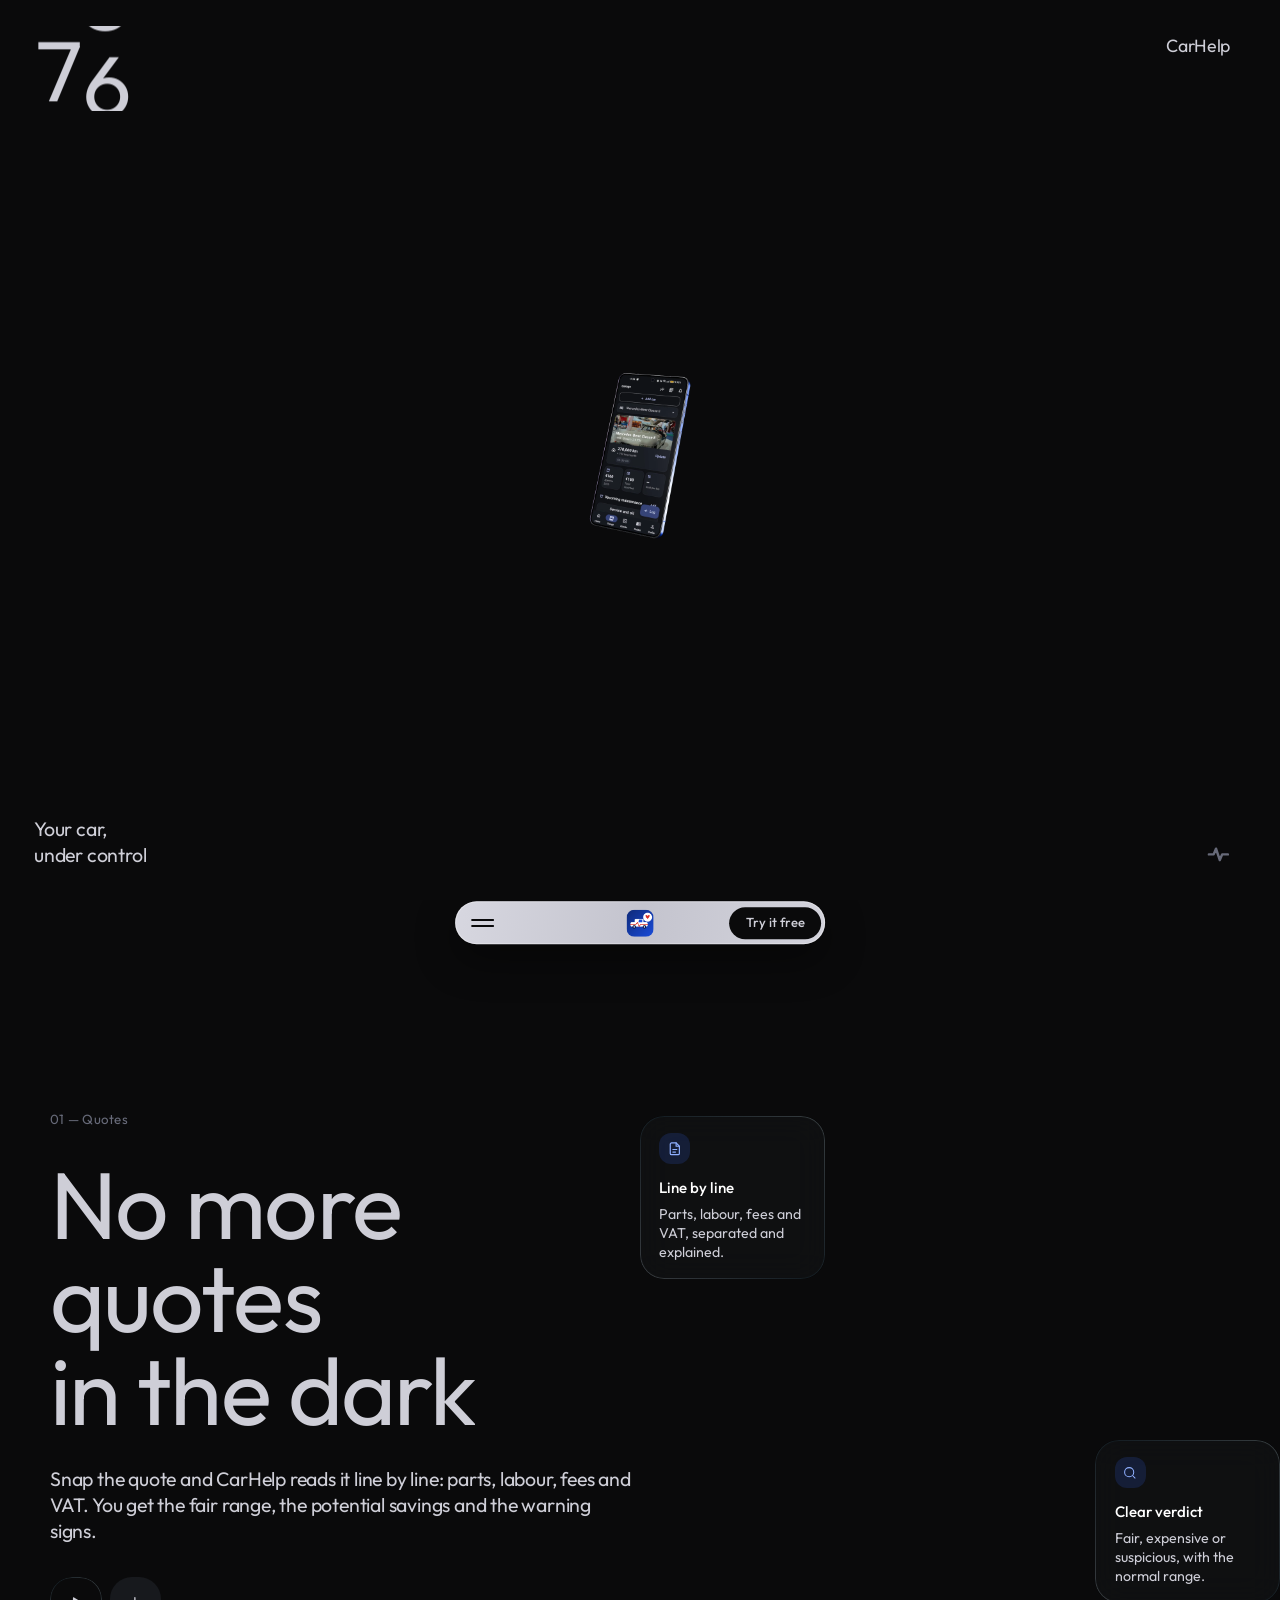
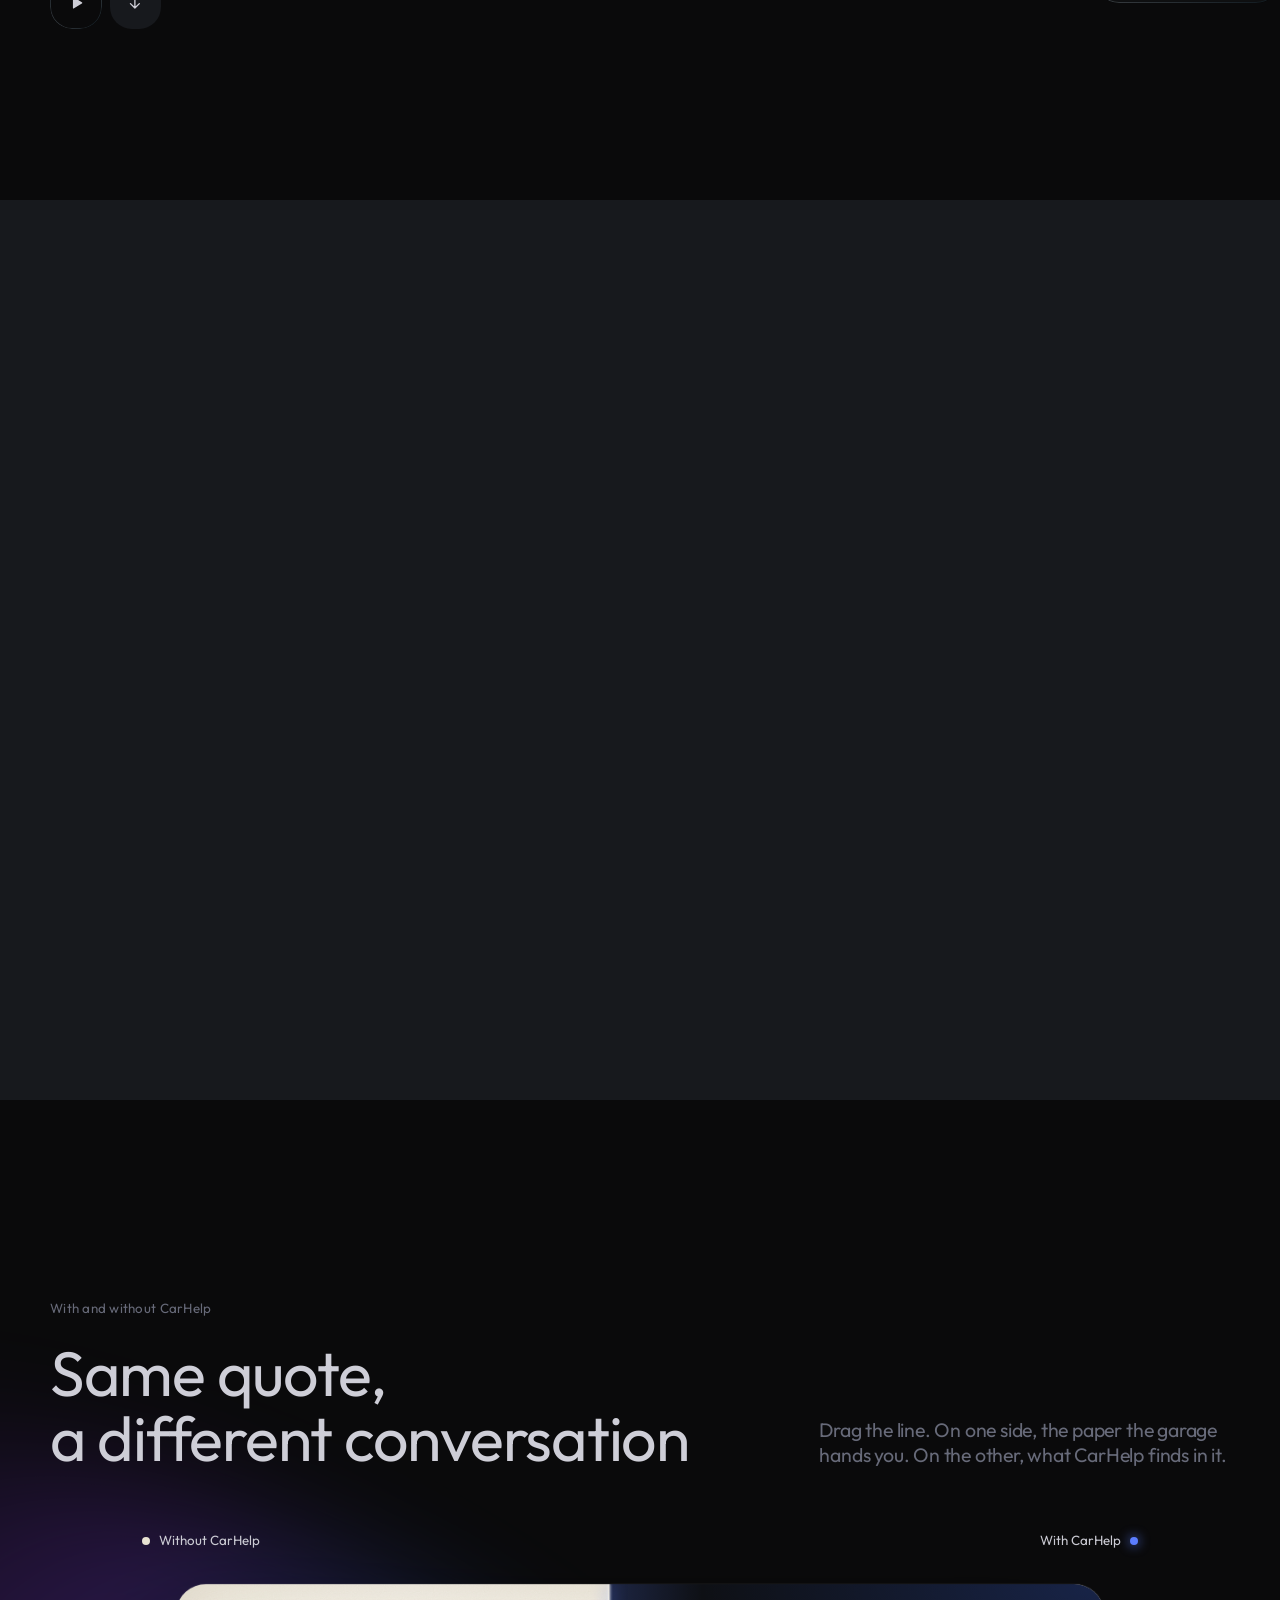
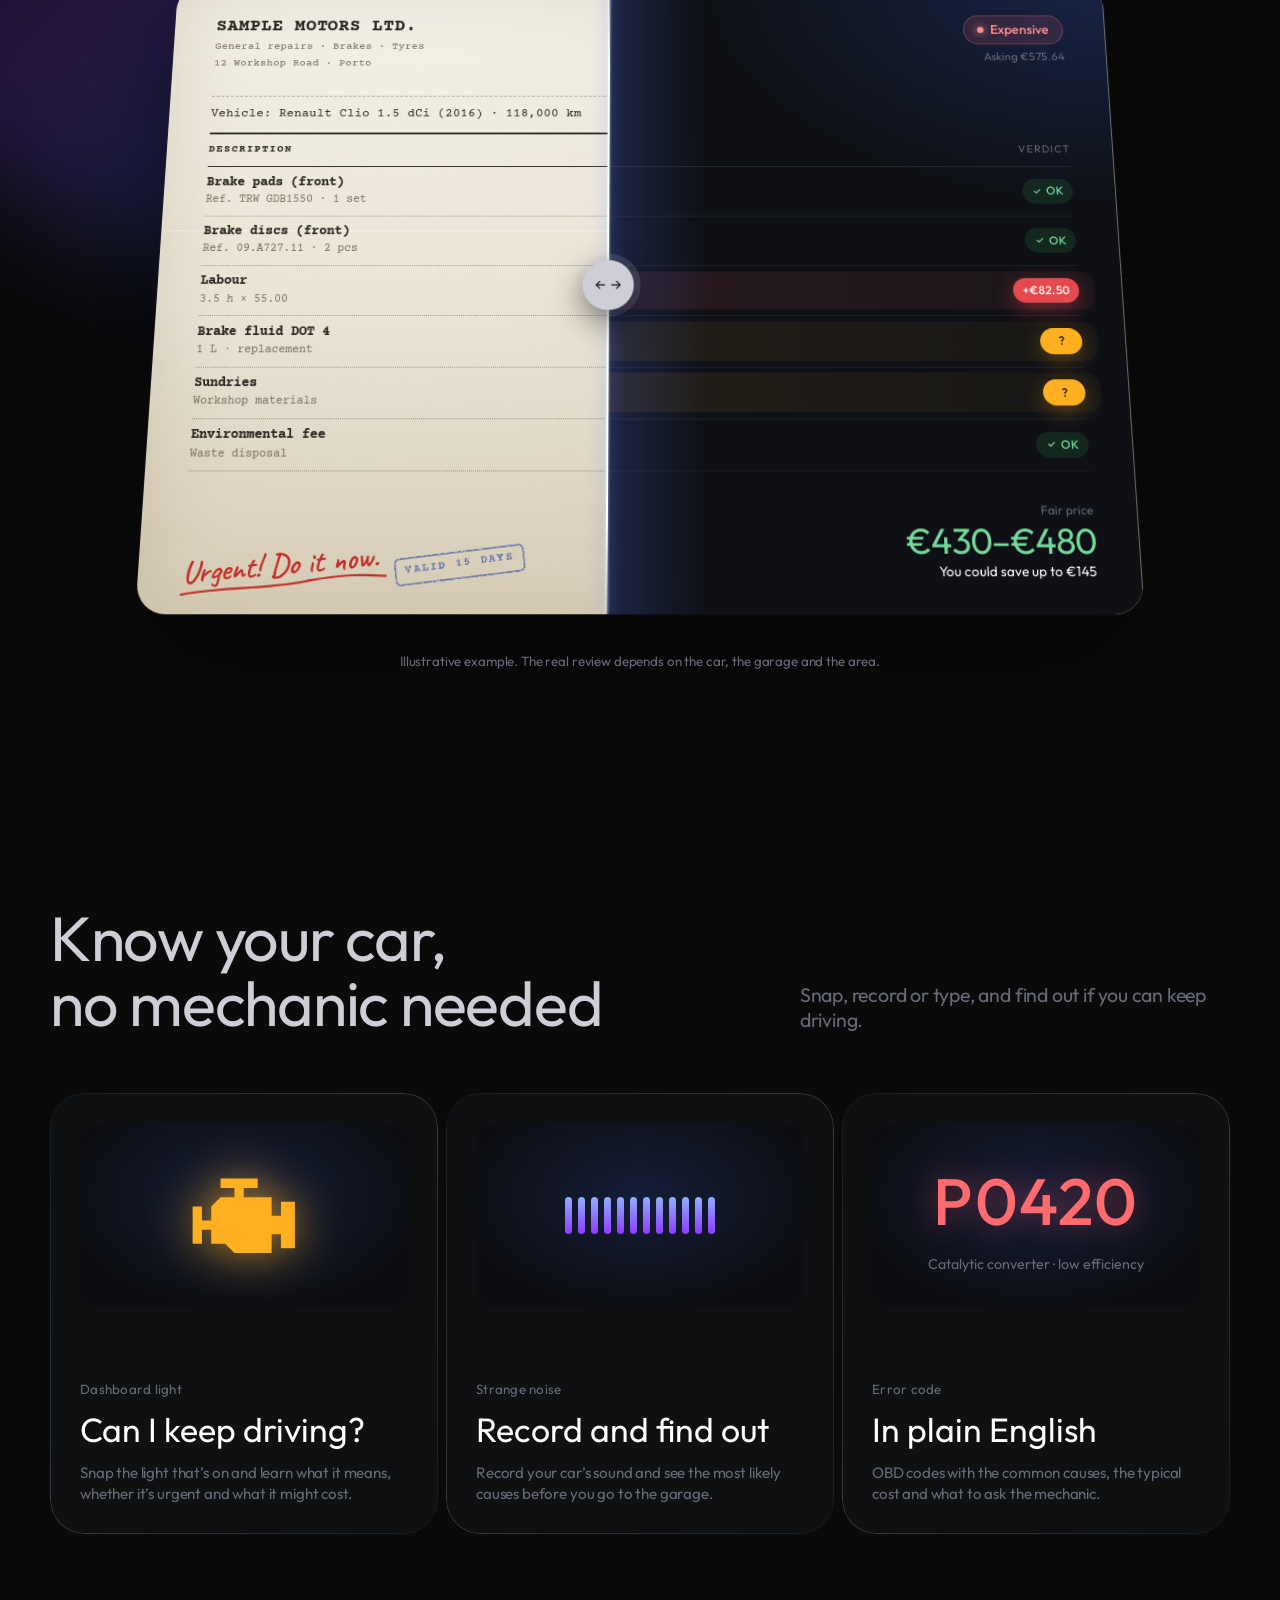
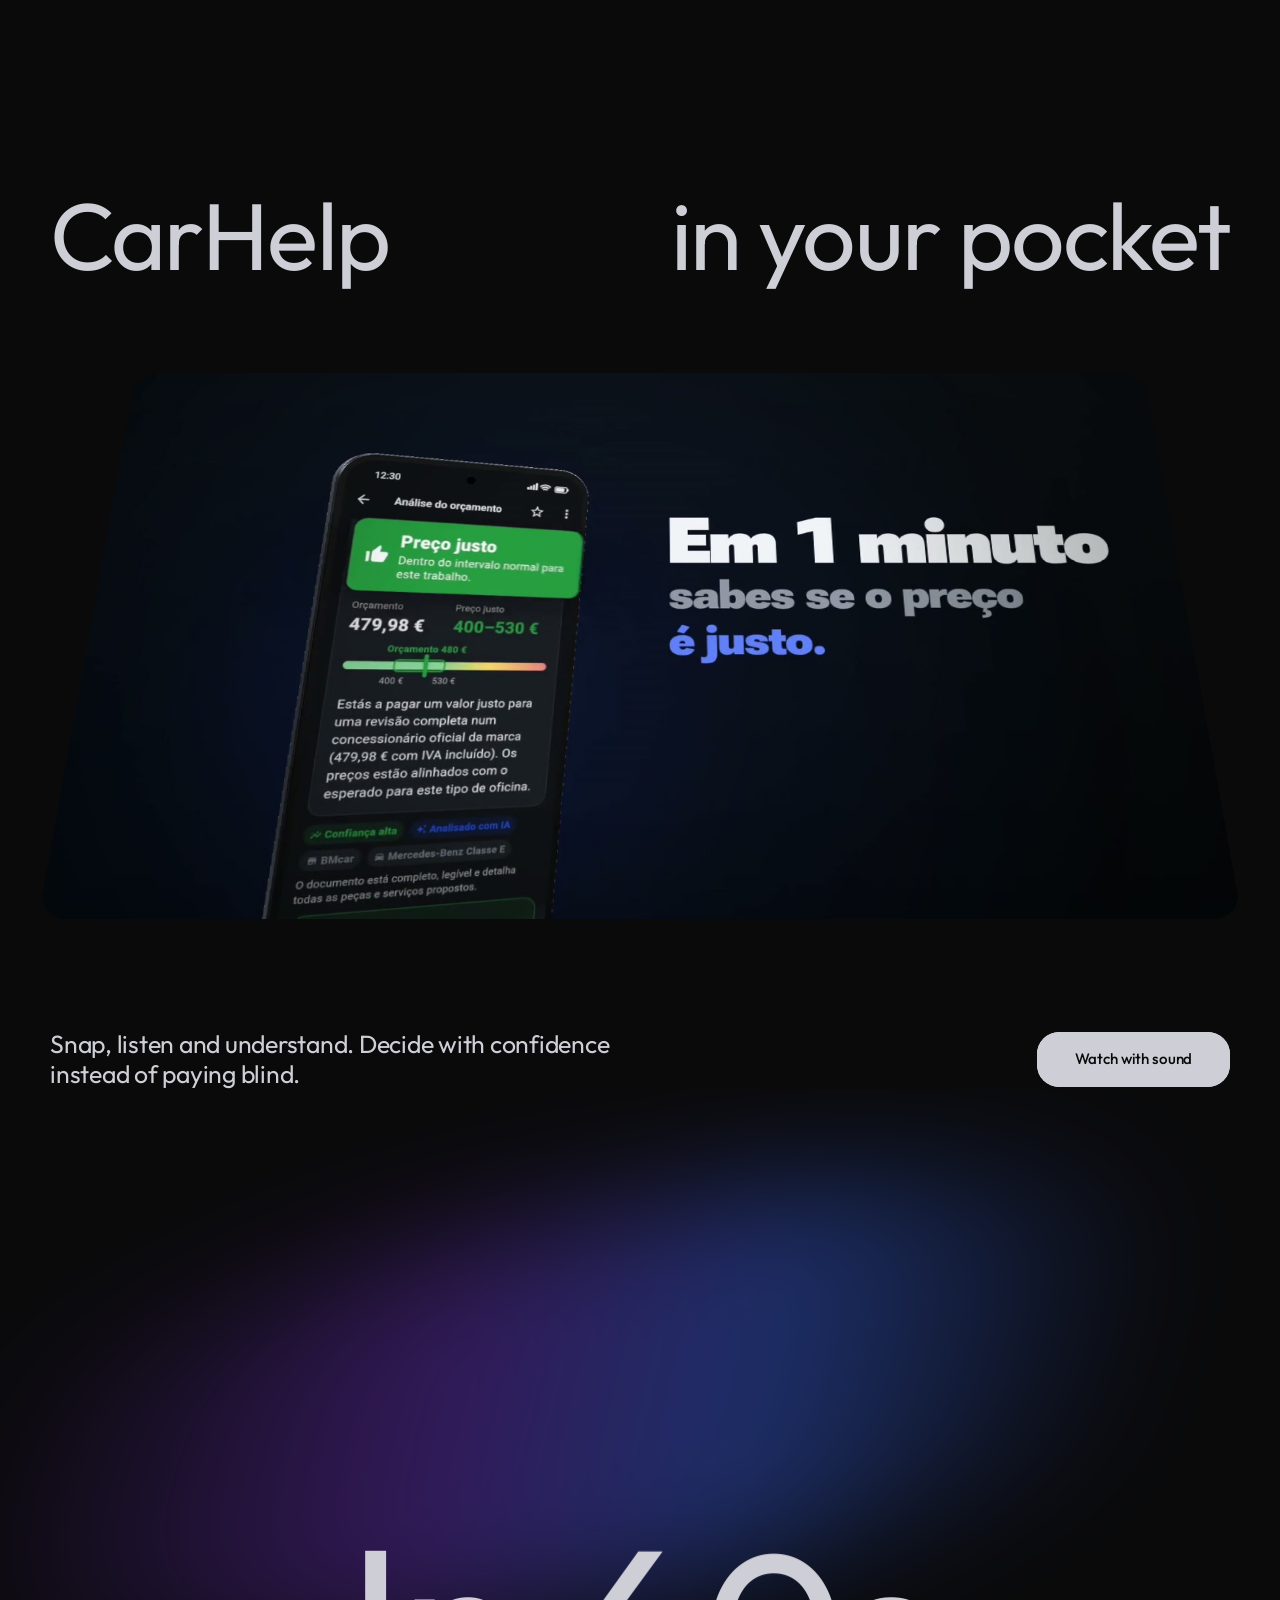
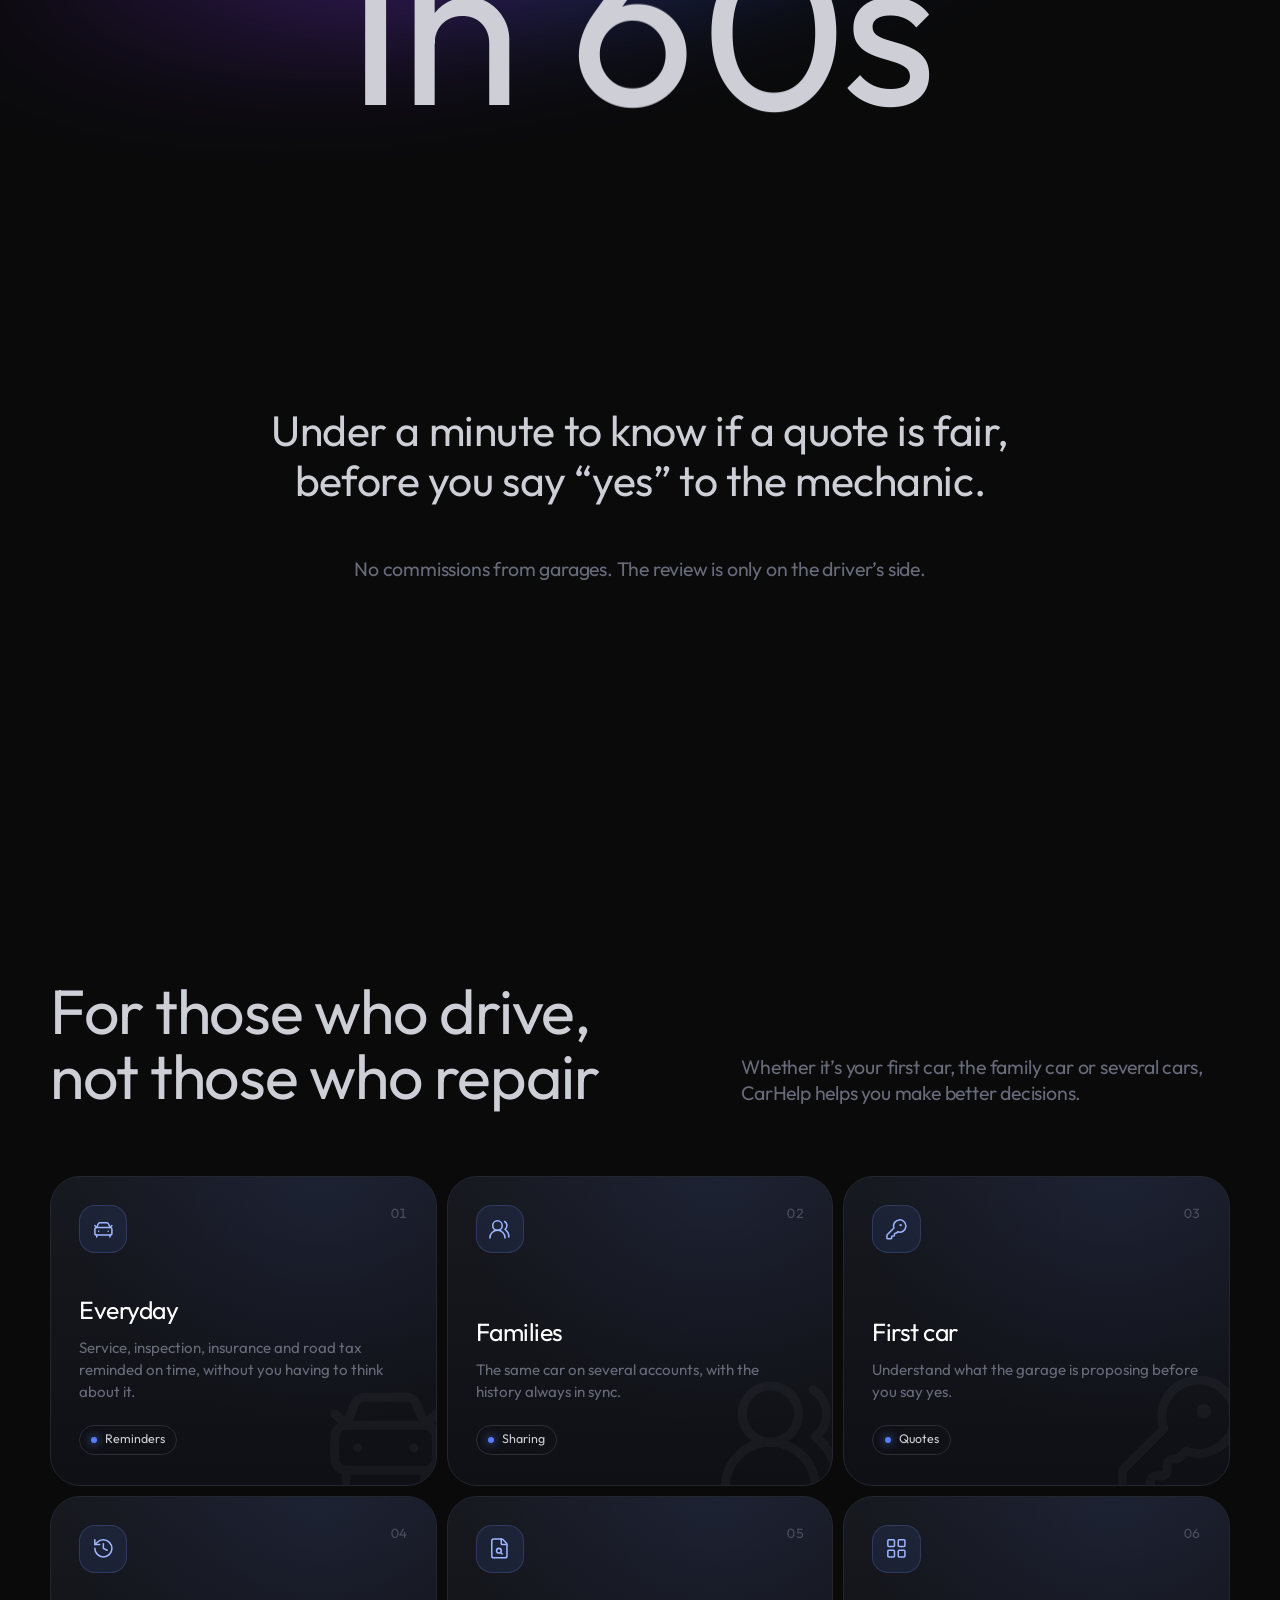
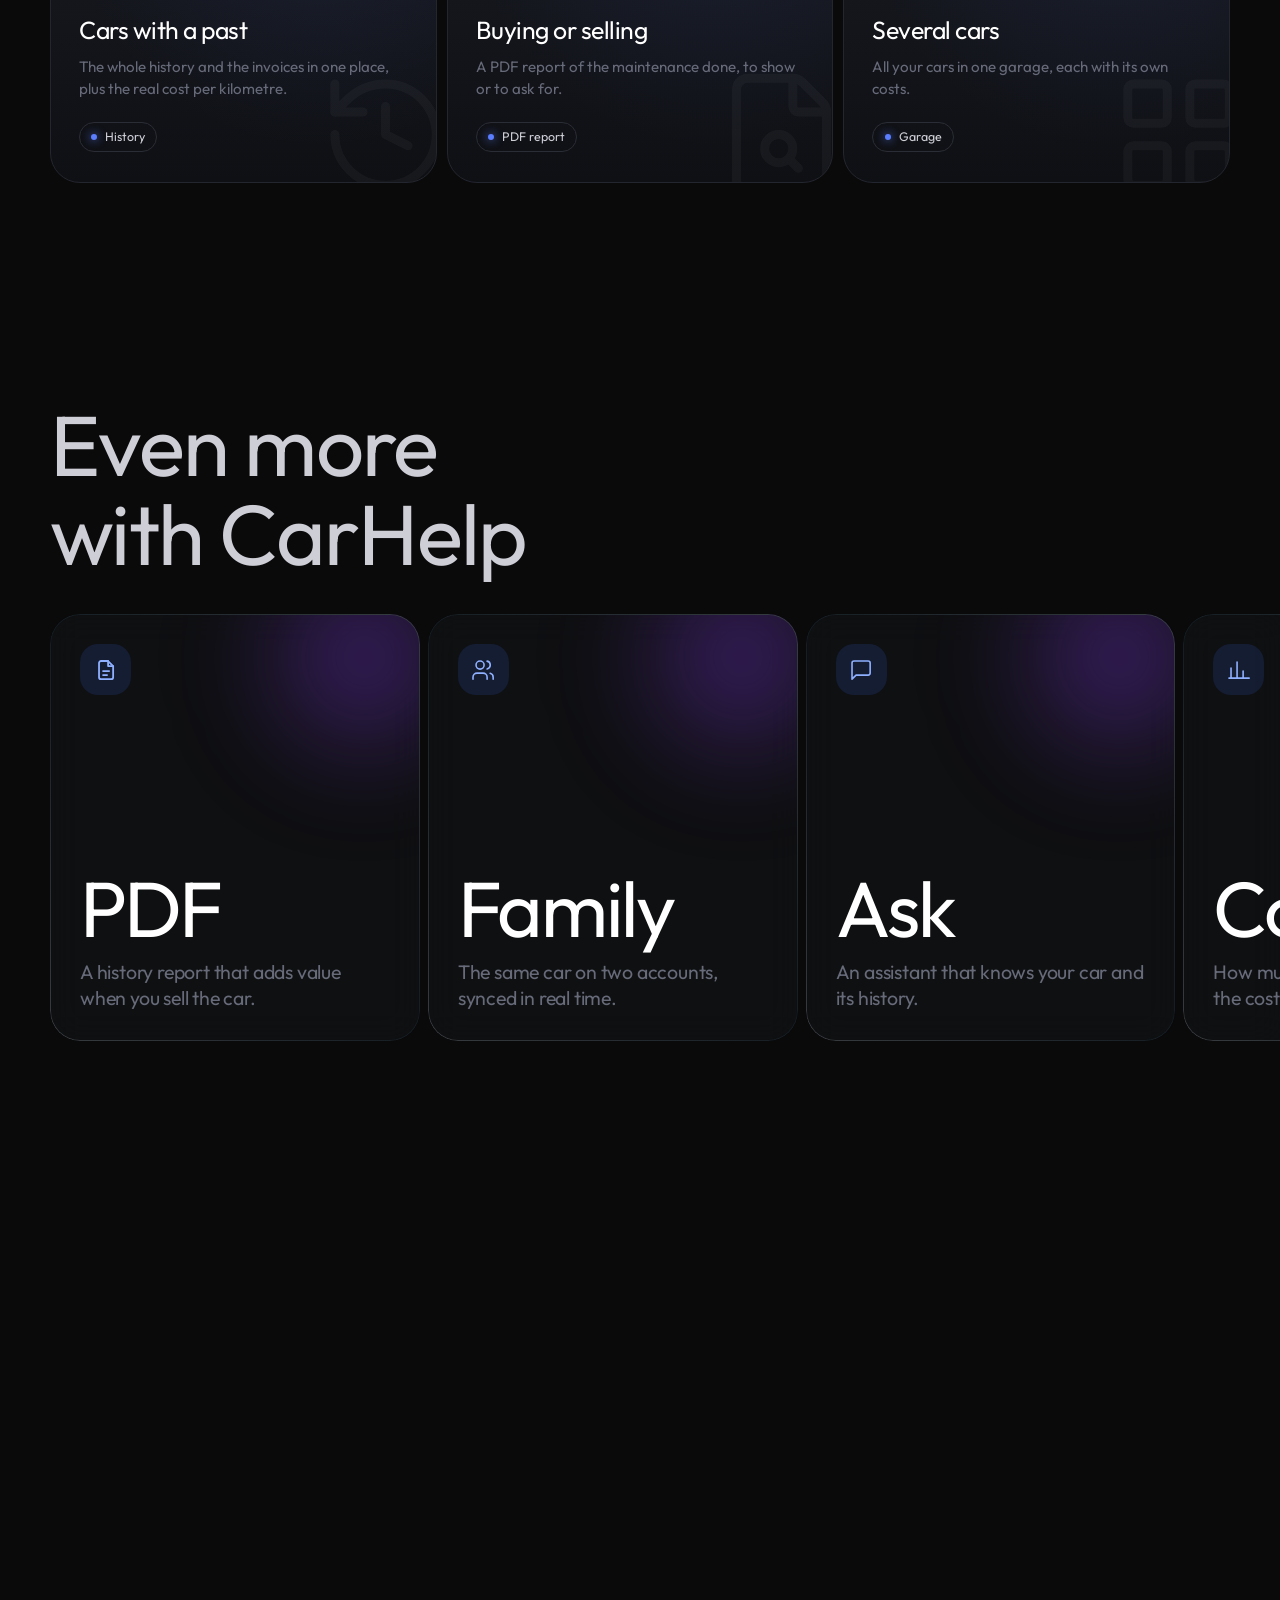
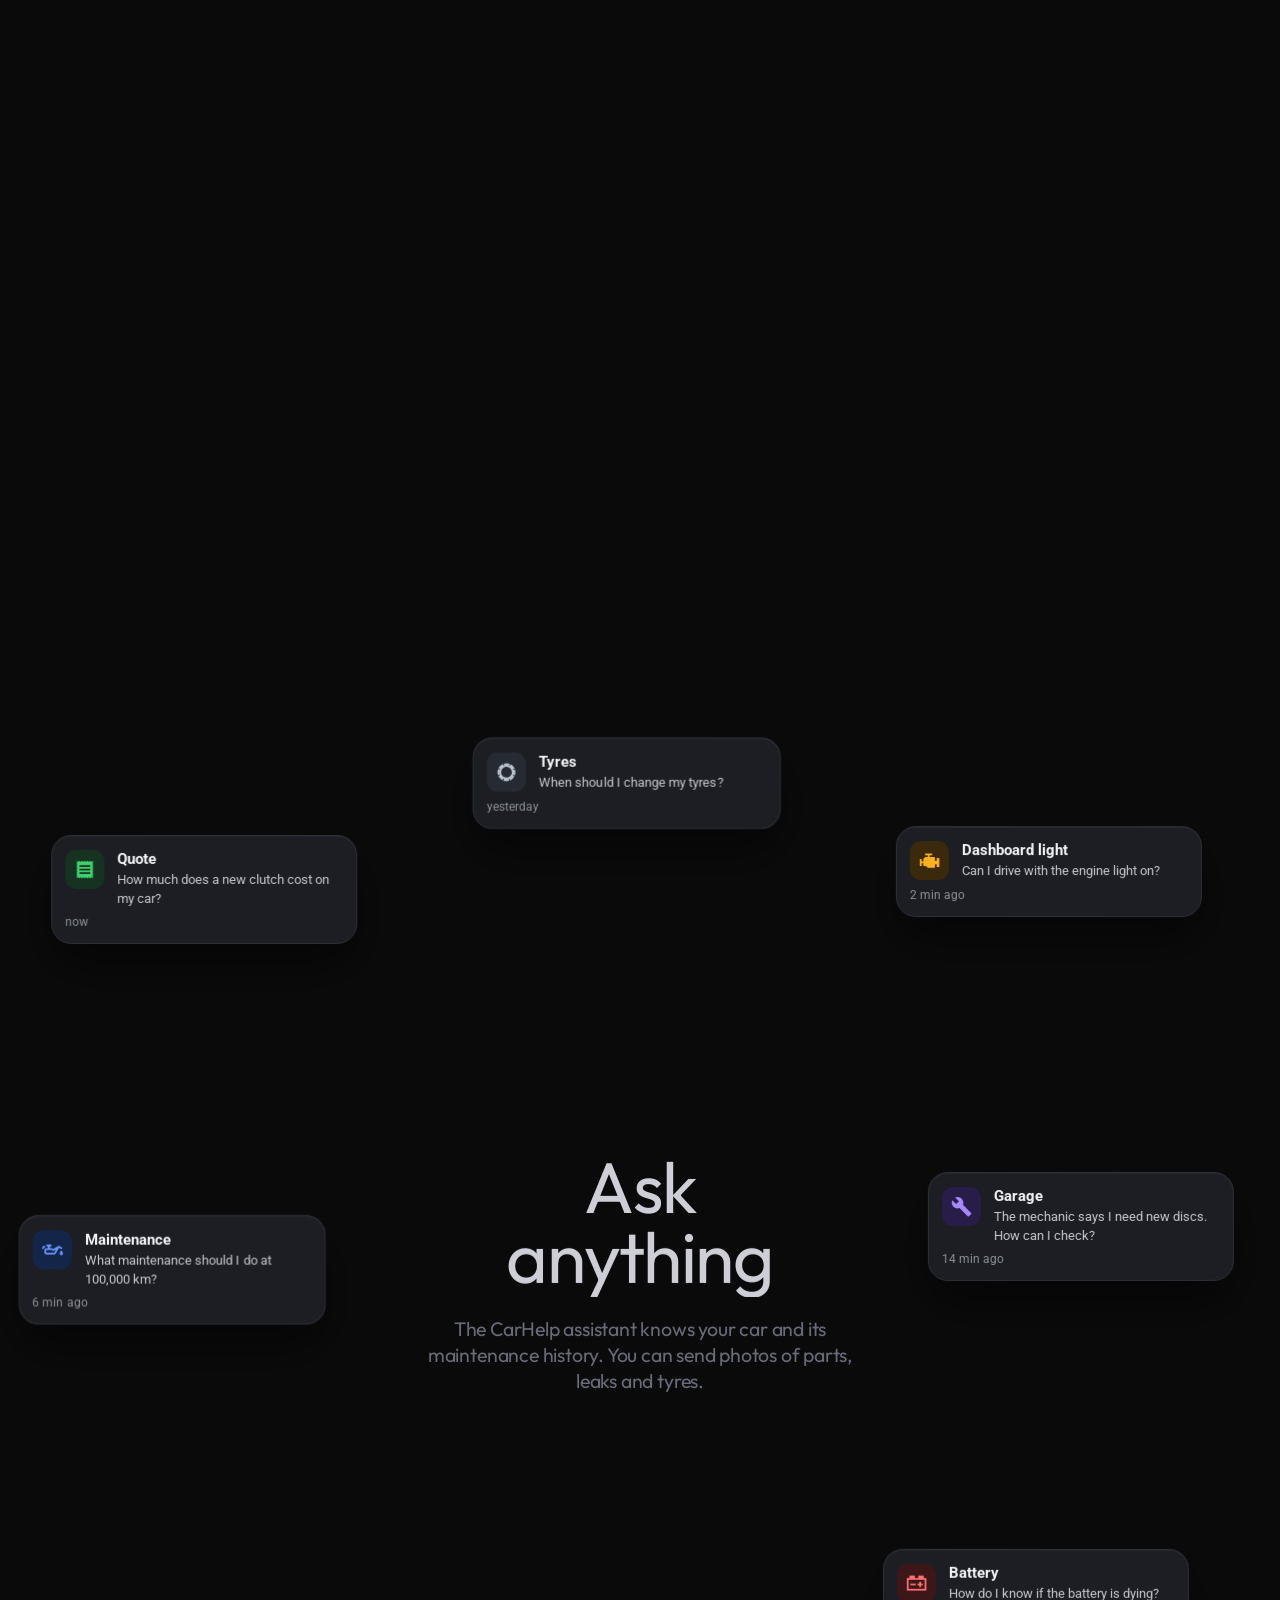
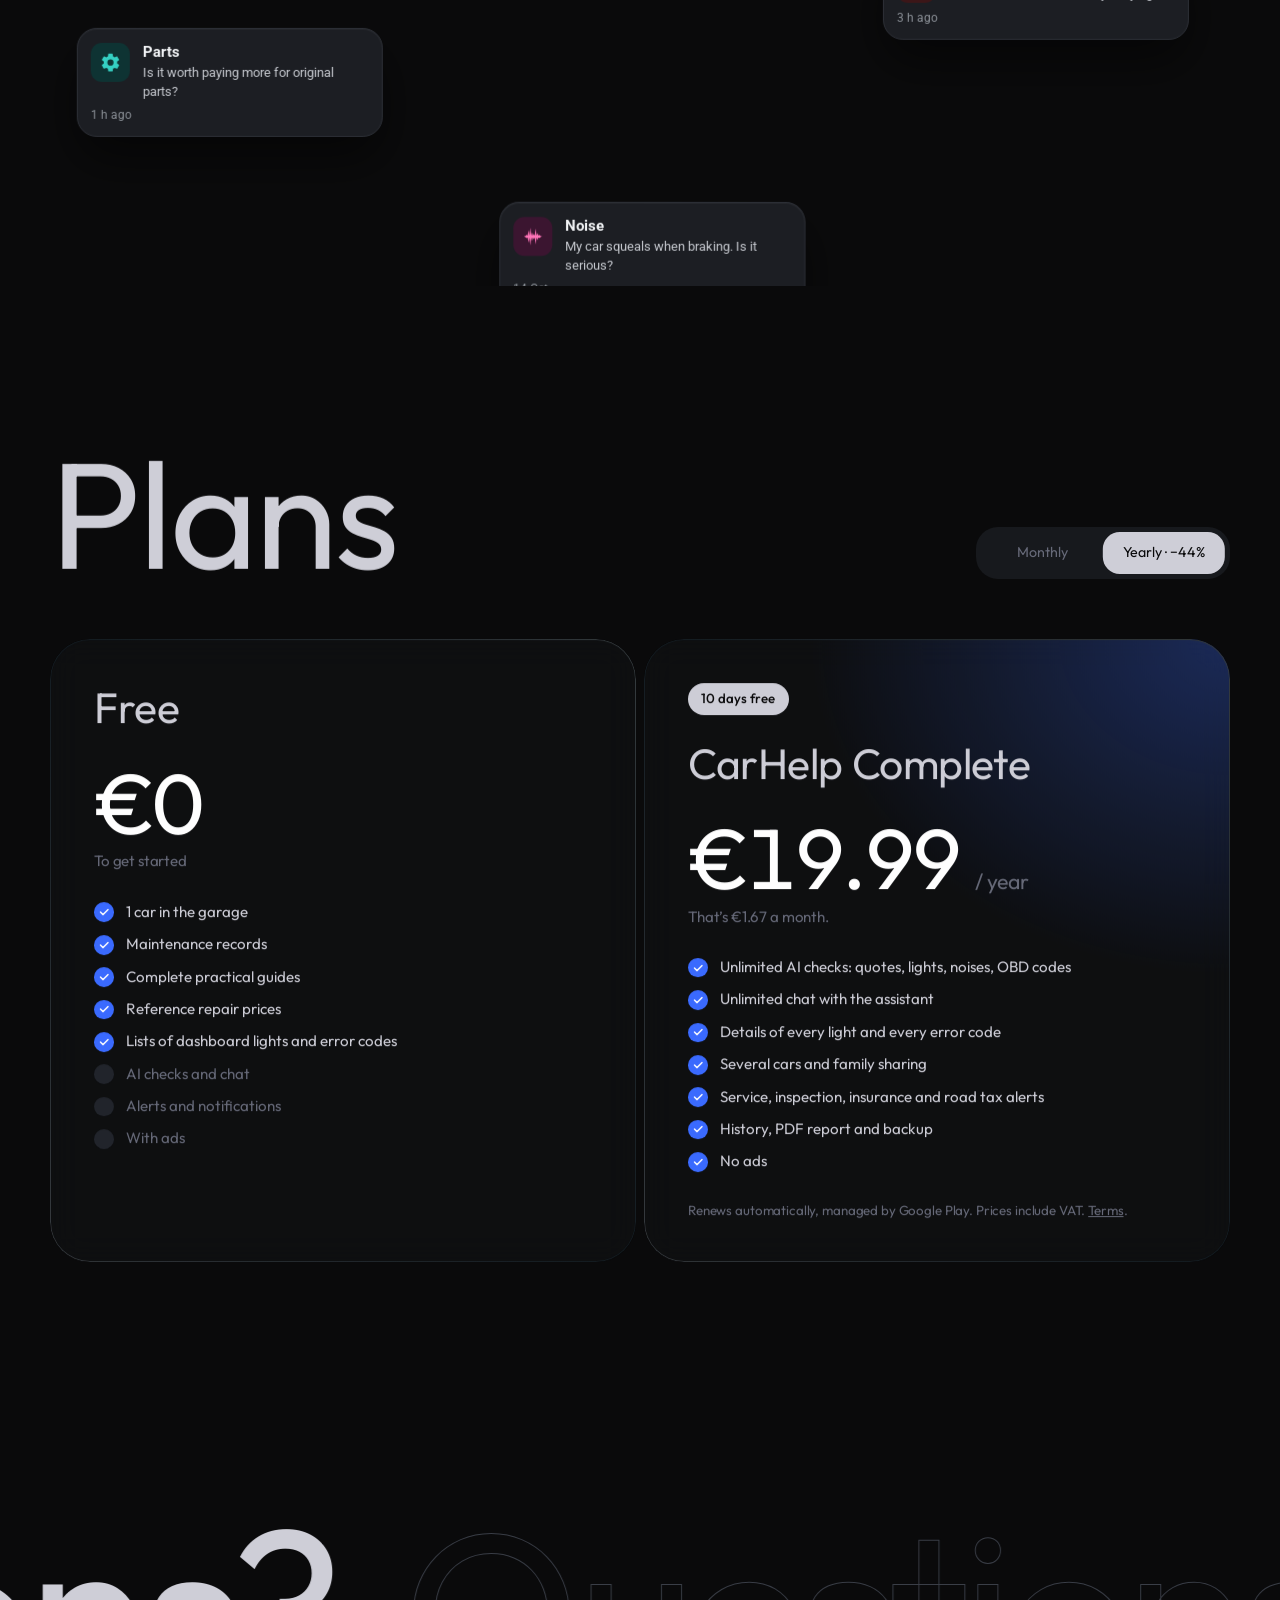
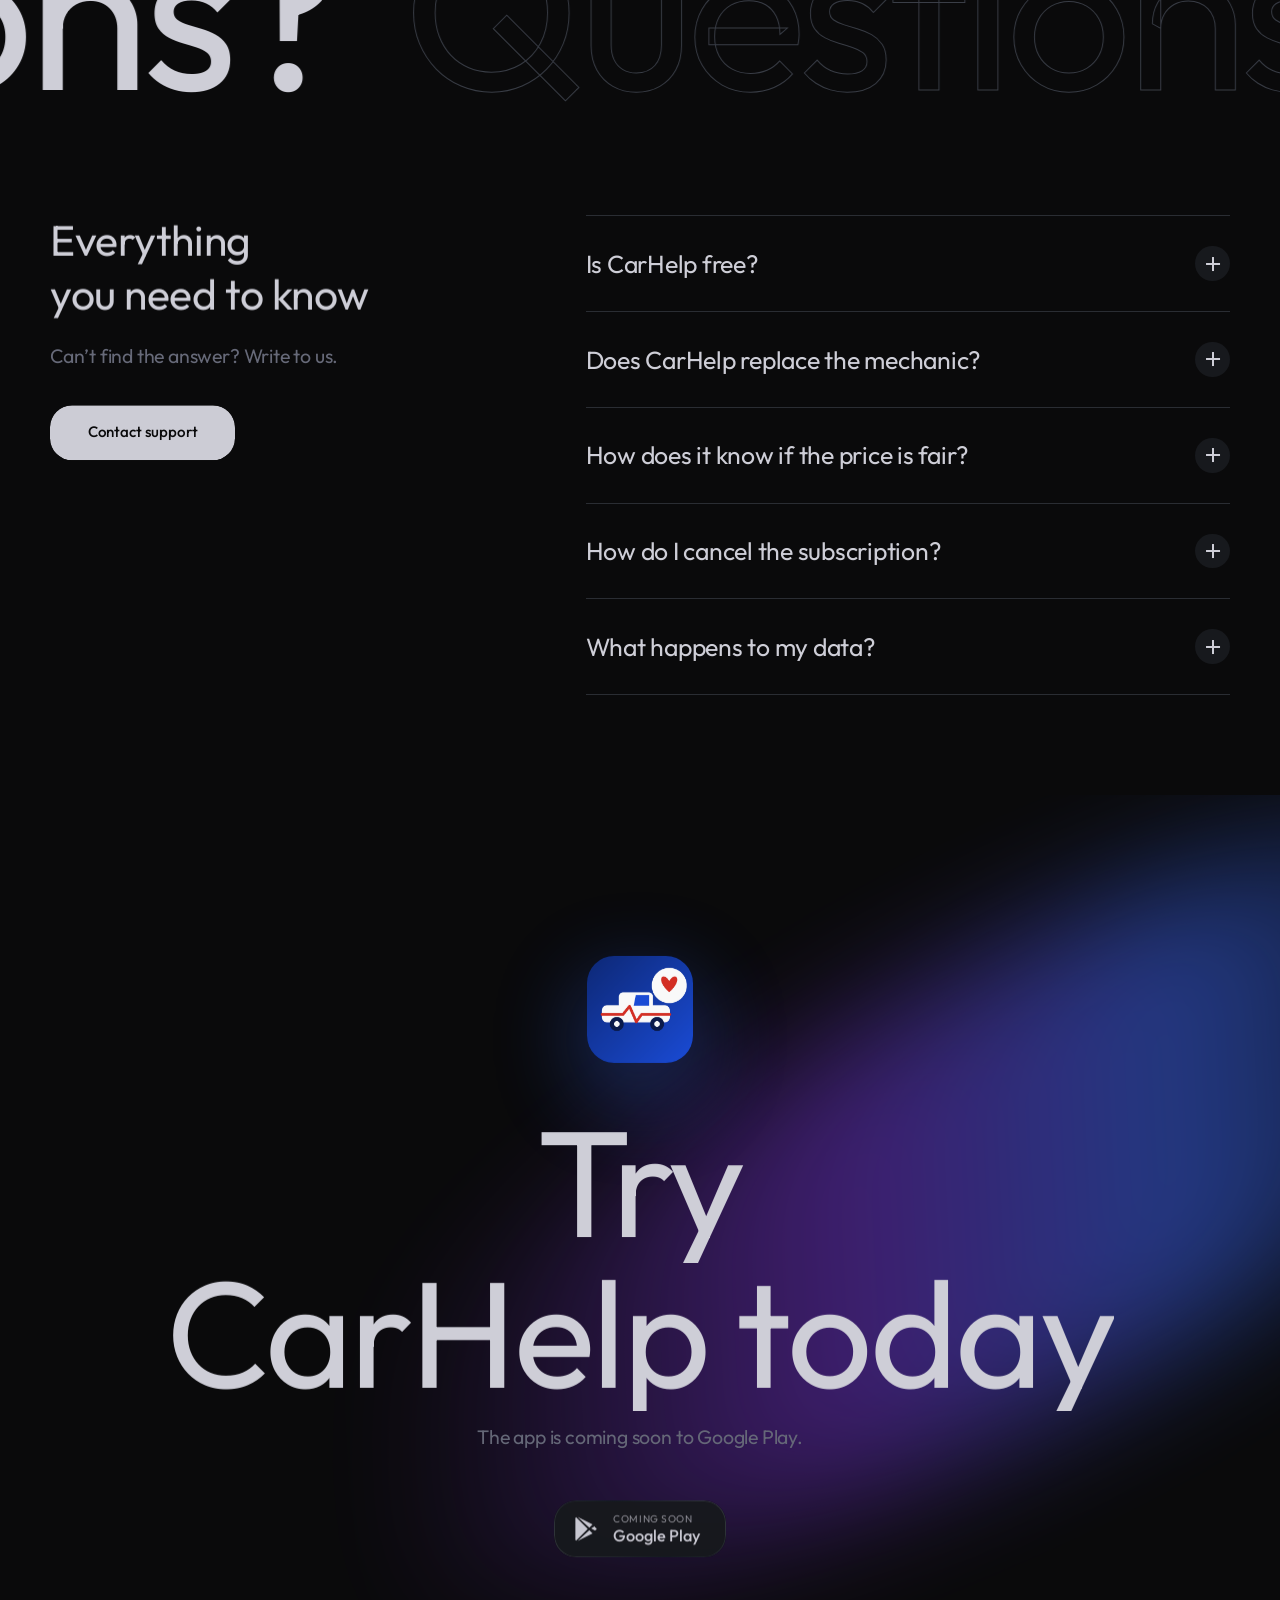
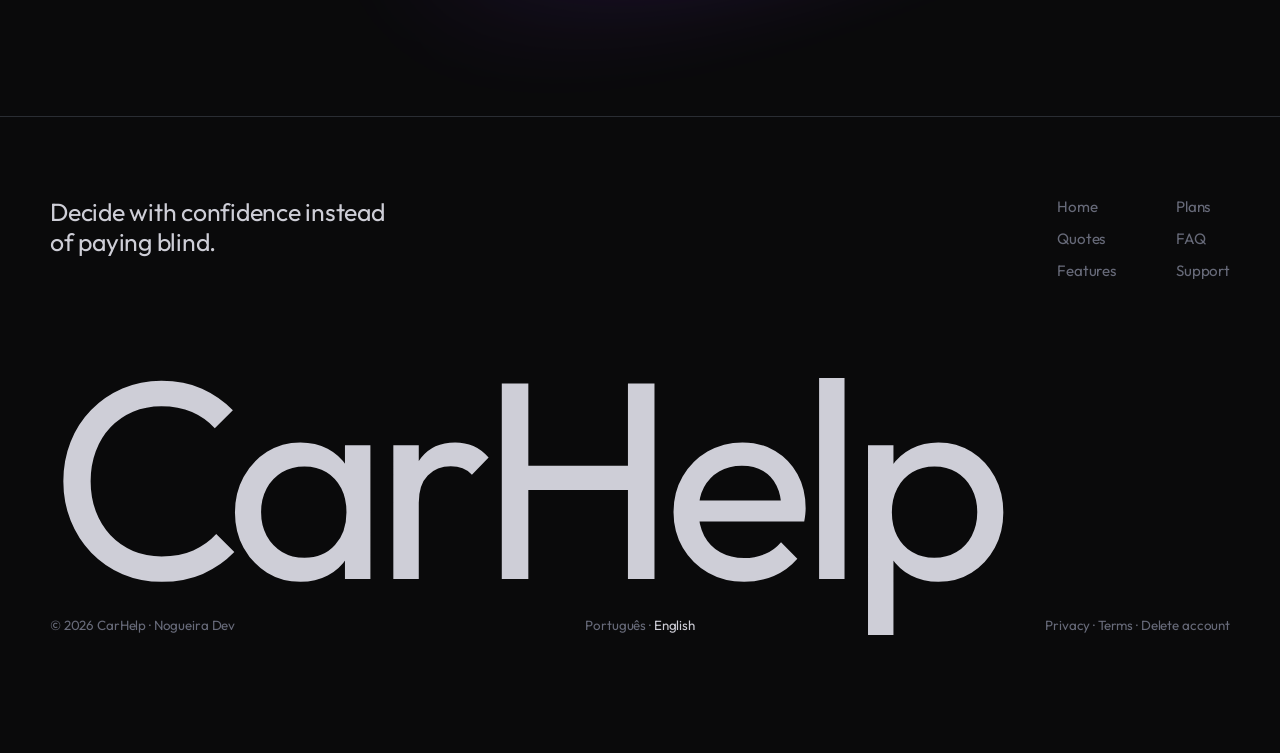
==== commit 06b09859: "Add files via upload" ====
--- a/en/index.html
+++ b/en/index.html
@@ -4,4 +4,4 @@
   {"@context":"https://schema.org","@type":"WebSite","name":"CarHelp","alternateName":["CarHelp app","carhelp.pt"],"url":"https://carhelp.pt/en/","inLanguage":"en"}
   </script> <script type="application/ld+json">
   {"@context":"https://schema.org","@type":"MobileApplication","name":"CarHelp","operatingSystem":"ANDROID","applicationCategory":"AutomotiveApplication","inLanguage":"en","description":"Snap the garage quote and find out in 1 minute if the price is fair. Understand dashboard lights, noises and error codes, and keep your car on track.","url":"https://carhelp.pt/en/","image":"https://carhelp.pt/media/app-icon.png","author":{"@type":"Organization","name":"Nogueira Dev"},"offers":{"@type":"Offer","price":"0","priceCurrency":"EUR"}}
-  </script> <link rel="stylesheet" href="../site.css"> <script>document.documentElement.classList.replace('no-js', 'js');</script>  <script src="../site-config.js"></script> </head> <body>  <svg width="0" height="0" style="position:absolute" aria-hidden="true"> <defs> <symbol id="i-down" viewBox="0 0 24 24" fill="none" stroke="currentColor" stroke-width="1.8" stroke-linecap="round" stroke-linejoin="round"><path d="M12 5v14M6 13l6 6 6-6"/></symbol> <symbol id="i-right" viewBox="0 0 24 24" fill="none" stroke="currentColor" stroke-width="1.8" stroke-linecap="round" stroke-linejoin="round"><path d="M5 12h14M13 6l6 6-6 6"/></symbol> <symbol id="i-left" viewBox="0 0 24 24" fill="none" stroke="currentColor" stroke-width="1.8" stroke-linecap="round" stroke-linejoin="round"><path d="M19 12H5M11 6l-6 6 6 6"/></symbol> <symbol id="i-play" viewBox="0 0 24 24" fill="currentColor"><path d="M8 5.5v13a1 1 0 0 0 1.5.86l10.6-6.5a1 1 0 0 0 0-1.72L9.5 4.64A1 1 0 0 0 8 5.5Z"/></symbol> <symbol id="i-close" viewBox="0 0 24 24" fill="none" stroke="currentColor" stroke-width="1.8" stroke-linecap="round"><path d="M6 6l12 12M18 6 6 18"/></symbol> <symbol id="i-menu" viewBox="0 0 24 24" fill="none" stroke="currentColor" stroke-width="1.8" stroke-linecap="round"><path d="M4 9h16M4 15h16"/></symbol> <symbol id="i-globe" viewBox="0 0 24 24" fill="none" stroke="currentColor" stroke-width="1.6" stroke-linecap="round" stroke-linejoin="round"><circle cx="12" cy="12" r="9"/><path d="M3 12h18M12 3a14 14 0 0 1 0 18M12 3a14 14 0 0 0 0 18"/></symbol> <symbol id="i-pulse"viewBox="0 0 24 24" fill="none" stroke="currentColor" stroke-width="2.6" stroke-linecap="round" stroke-linejoin="round"><path d="M2 12h5l2.5-6 4 12 2.5-6H22"/></symbol> <symbol id="i-gplay" viewBox="0 0 24 24" fill="currentColor"><path d="M3.6 1.6a1.3 1.3 0 0 0-.6 1.1v18.6c0 .5.2.9.6 1.1l10.4-10.4L3.6 1.6Zm11.8 9.3 2.9-2.9L5 1.4l10.4 9.5Zm0 2.2L5 22.6l13.3-6.6-2.9-2.9Zm4.9-3.5-3.3 1.9 3.3 1.9 1-.6a1 1 0 0 0 0-1.8l-1-.6Z"/></symbol> <symbol id="i-doc" viewBox="0 0 24 24" fill="none" stroke="currentColor" stroke-width="1.8" stroke-linecap="round" stroke-linejoin="round"><path d="M14 3H7a2 2 0 0 0-2 2v14a2 2 0 0 0 2 2h10a2 2 0 0 0 2-2V8z"/><path d="M14 3v5h5M9 13h6M9 17h4"/></symbol> <symbol id="i-warn" viewBox="0 0 24 24" fill="none" stroke="currentColor" stroke-width="1.8" stroke-linecap="round" stroke-linejoin="round"><path d="M12 9v4M12 17h.01"/><path d="M10.3 3.9 1.8 18a2 2 0 0 0 1.7 3h17a2 2 0 0 0 1.7-3L13.7 3.9a2 2 0 0 0-3.4 0z"/></symbol> <symbol id="i-wave" viewBox="0 0 24 24" fill="none" stroke="currentColor" stroke-width="1.8" stroke-linecap="round"><path d="M12 3v18M8 7v10M4 10v4M16 7v10M20 10v4"/></symbol> <symbol id="i-chip" viewBox="0 0 24 24" fill="none" stroke="currentColor" stroke-width="1.8" stroke-linecap="round" stroke-linejoin="round"><rect x="5" y="5" width="14" height="14" rx="2"/><path d="M9 9h6v6H9zM9 2v3M15 2v3M9 19v3M15 19v3M19 9h3M19 15h3M2 9h3M2 15h3"/></symbol> <symbol id="i-bell" viewBox="0 0 24 24" fill="none" stroke="currentColor" stroke-width="1.8" stroke-linecap="round" stroke-linejoin="round"><path d="M6 8a6 6 0 1 1 12 0c0 7 3 9 3 9H3s3-2 3-9"/><path d="M10.3 21a1.9 1.9 0 0 0 3.4 0"/></symbol> <symbol id="i-car" viewBox="0 0 24 24" fill="none" stroke="currentColor" stroke-width="1.6" stroke-linecap="round" stroke-linejoin="round"><path d="M3 13l2-6a2 2 0 0 1 1.9-1.4h10.2A2 2 0 0 1 19 7l2 6"/><path d="M3 13h18v4H3z"/><circle cx="7" cy="17.5" r="1.8"/><circle cx="17" cy="17.5" r="1.8"/></symbol> <symbol id="i-users" viewBox="0 0 24 24" fill="none" stroke="currentColor" stroke-width="1.6" stroke-linecap="round" stroke-linejoin="round"><path d="M16 21v-2a4 4 0 0 0-4-4H6a4 4 0 0 0-4 4v2"/><circle cx="9" cy="7" r="4"/><path d="M22 21v-2a4 4 0 0 0-3-3.9M16 3.1a4 4 0 0 1 0 7.8"/></symbol> <symbol id="i-key" viewBox="0 0 24 24" fill="none" stroke="currentColor" stroke-width="1.6" stroke-linecap="round" stroke-linejoin="round"><circle cx="7.5" cy="15.5" r="4.5"/><path d="M10.7 12.3 21 2M17 6l3 3M14 9l2 2"/></symbol> <symbol id="i-clock" viewBox="0 0 24 24" fill="none" stroke="currentColor" stroke-width="1.6" stroke-linecap="round"><circle cx="12" cy="12" r="9"/><path d="M12 7v5l3 2"/></symbol> <symbol id="i-search" viewBox="0 0 24 24" fill="none" stroke="currentColor" stroke-width="1.6" stroke-linecap="round"><circle cx="11" cy="11" r="7"/><path d="m20 20-3.5-3.5"/></symbol> <symbol id="i-truck" viewBox="0 0 24 24" fill="none" stroke="currentColor" stroke-width="1.6" stroke-linecap="round" stroke-linejoin="round"><path d="M2 6h11v10H2zM13 10h4l4 4v2h-8z"/><circle cx="6" cy="17.5" r="1.8"/><circle cx="17" cy="17.5" r="1.8"/></symbol> <symbol id="i-chat" viewBox="0 0 24 24" fill="none" stroke="currentColor" stroke-width="1.6" stroke-linecap="round" stroke-linejoin="round"><path d="M21 15a2 2 0 0 1-2 2H7l-4 4V5a2 2 0 0 1 2-2h14a2 2 0 0 1 2 2z"/></symbol> <symbol id="i-chart" viewBox="0 0 24 24" fill="none" stroke="currentColor" stroke-width="1.6" stroke-linecap="round"><path d="M4 20V10M10 20V4M16 20v-7M22 20H2"/></symbol> <symbol id="i-cloud" viewBox="0 0 24 24" fill="none" stroke="currentColor" stroke-width="1.6" stroke-linecap="round" stroke-linejoin="round"><path d="M17.5 19a4.5 4.5 0 0 0 .5-9h-1.3A7 7 0 1 0 4 15.3M12 12v9M8.5 15.5 12 12l3.5 3.5"/></symbol> <symbol id="n-receipt" viewBox="0 0 24 24"><path fill="currentColor" d="m3 22l1.5-1.5L6 22l1.5-1.5L9 22l1.5-1.5L12 22l1.5-1.5L15 22l1.5-1.5L18 22l1.5-1.5L21 22V2l-1.5 1.5L18 2l-1.5 1.5L15 2l-1.5 1.5L12 2l-1.5 1.5L9 2L7.5 3.5L6 2L4.5 3.5L3 2m15 7H6V7h12m0 6H6v-2h12m0 6H6v-2h12z"/></symbol> <symbol id="n-engine" viewBox="0 0 24 24"><path fill="currentColor" d="M7 4v2h3v2H7l-2 2v3H3v-3H1v8h2v-3h2v3h3l2 2h8v-4h2v3h3V9h-3v3h-2V8h-6V6h3V4z"/></symbol> <symbol id="n-oil" viewBox="0 0 24 24"><path fill="currentColor" d="M22 12.5s2 2.17 2 3.5a2 2 0 0 1-2 2a2 2 0 0 1-2-2c0-1.33 2-3.5 2-3.5M6 6h4a1 1 0 0 1 1 1a1 1 0 0 1-1 1H9v2h2c.74 0 1.39.4 1.73 1l6.51-3.76l3.26 1.89c.5.27.64.87.37 1.37c-.28.47-.87.64-1.37.36l-2.1-1.21l-3.65 6.32c-.34.61-1 1.03-1.75 1.03H5a2 2 0 0 1-2-2v-3a2 2 0 0 1 2-2h2V8H6a1 1 0 0 1-1-1a1 1 0 0 1 1-1m-1 6v3h9l2.06-3.57l-3.46 2l-.91-1.43zM.38 9.21L2.09 7.5c.41-.39 1.02-.39 1.41 0s.39 1 0 1.41l-1.71 1.71c-.39.38-1.02.38-1.41 0C0 10.23 0 9.6.38 9.21"/></symbol> <symbol id="n-wrench" viewBox="0 0 24 24"><path fill="currentColor" d="m22.7 19l-9.1-9.1c.9-2.3.4-5-1.5-6.9c-2-2-5-2.4-7.4-1.3L9 6L6 9L1.6 4.7C.4 7.1.9 10.1 2.9 12.1c1.9 1.9 4.6 2.4 6.9 1.5l9.1 9.1c.4.4 1 .4 1.4 0l2.3-2.3c.5-.4.5-1.1.1-1.4"/></symbol> <symbol id="n-cog" viewBox="0 0 24 24"><path fill="currentColor" d="M12 15.5A3.5 3.5 0 0 1 8.5 12A3.5 3.5 0 0 1 12 8.5a3.5 3.5 0 0 1 3.5 3.5a3.5 3.5 0 0 1-3.5 3.5m7.43-2.53c.04-.32.07-.64.07-.97s-.03-.66-.07-1l2.11-1.63c.19-.15.24-.42.12-.64l-2-3.46c-.12-.22-.39-.31-.61-.22l-2.49 1c-.52-.39-1.06-.73-1.69-.98l-.37-2.65A.506.506 0 0 0 14 2h-4c-.25 0-.46.18-.5.42l-.37 2.65c-.63.25-1.17.59-1.69.98l-2.49-1c-.22-.09-.49 0-.61.22l-2 3.46c-.13.22-.07.49.12.64L4.57 11c-.04.34-.07.67-.07 1s.03.65.07.97l-2.11 1.66c-.19.15-.25.42-.12.64l2 3.46c.12.22.39.3.61.22l2.49-1.01c.52.4 1.06.74 1.69.99l.37 2.65c.04.24.25.42.5.42h4c.25 0 .46-.18.5-.42l.37-2.65c.63-.26 1.17-.59 1.69-.99l2.49 1.01c.22.08.49 0 .61-.22l2-3.46c.12-.22.07-.49-.12-.64z"/></symbol> <symbol id="n-battery" viewBox="0 0 24 24"><path fill="currentColor" d="M4 3v3H1v14h22V6h-3V3h-6v3h-4V3zM3 8h18v10H3zm12 2v2h-2v2h2v2h2v-2h2v-2h-2v-2zM5 12v2h6v-2z"/></symbol> <symbol id="n-tire" viewBox="0 0 24 24"><path fill="currentColor" d="m19.66 9.64l-.36-.94l1.86-.7c-.92-2.12-2.56-3.82-4.62-4.86l-.8 1.78l-.92-.42l.8-1.8C14.5 2.26 13.28 2 12 2c-1.06 0-2.08.22-3.04.5l.68 1.84l-.94.36L8 2.84c-2.12.92-3.82 2.56-4.86 4.62l1.78.8l-.42.92l-1.8-.8C2.26 9.5 2 10.72 2 12c0 1.06.22 2.08.5 3.04l1.84-.68l.36.94l-1.86.7c.92 2.12 2.56 3.82 4.62 4.86l.8-1.78l.92.42l-.8 1.8c1.12.44 2.34.7 3.62.7c1.06 0 2.08-.22 3.04-.5l-.68-1.84l.94-.36l.7 1.86c2.12-.92 3.82-2.56 4.86-4.62l-1.78-.8l.42-.92l1.8.8c.44-1.12.7-2.34.7-3.62c0-1.06-.22-2.08-.5-3.04zm-5.36 7.9c-3.06 1.26-6.58-.18-7.84-3.24s.18-6.58 3.24-7.84s6.58.18 7.84 3.24a5.986 5.986 0 0 1-3.24 7.84"/></symbol> <symbol id="n-wave" viewBox="0 0 24 24"><path fill="currentColor" d="m22 12l-2 1l-1 1l-1-1l-1 3l-1-3l-1 8l-1-8l-1 2l-1-2l-1 4l-1-4l-1 9l-1-9l-1 6l-1-6l-1 1l-1-1l-2-1l2-1l1-1l1 1l1-6l1 6l1-9l1 9l1-4l1 4l1-2l1 2l1-8l1 8l1-3l1 3l1-1l1 1z"/></symbol> </defs> </svg>  <div class="loader" id="loader" aria-hidden="true"> <div class="ld-count" id="ldCount"><span class="ld-col"></span><span class="ld-col"></span></div> <span class="ld-brand">CarHelp</span> <div class="ld-img" id="ldImg"> <img src="../media/phone-inicio.webp" alt=""> <img src="../media/phone-analise.webp" alt=""> <img src="../media/phone-garagem.webp" alt=""> </div> <p class="ld-text"><span class="line"><span>Your car,</span></span><span class="line"><span>under control</span></span></p> <span class="ld-mark"><svg><use href="#i-pulse"/></svg></span> </div> <div class="curtain" id="curtain" aria-hidden="true"></div>  <div class="nav-dim" id="navDim" aria-hidden="true"></div> <nav class="navbar" id="navbar" aria-label="Navigation"> <button class="nb-menu" id="nbMenu" type="button" aria-label="Open menu" aria-expanded="false" aria-controls="navCard"><i></i><i></i></button> <a class="nb-logo" href="#topo" data-scroll aria-label="CarHelp, back to top"><img src="../media/app-icon.png" alt=""></a> <a class="nb-cta" href="#download" data-scroll><span class="l">Try it free</span><span class="s">Try it</span></a> </nav> <div class="nav-card" id="navCard" role="dialog" aria-modal="true" aria-label="Menu" aria-hidden="true"> <div class="nc-inner"> <div class="nc-top"> <div class="nc-links"> <a href="#topo" data-scroll data-nav="hero">Home</a> <a href="#orcamentos" data-scroll data-nav="orcamentos">Quotes</a> <a href="#garagem" data-scroll data-nav="garagem">Garage</a> <a href="#planos" data-scroll data-nav="planos">Plans</a> <a href="#perguntas" data-scroll data-nav="perguntas">FAQ</a> </div> <img class="nc-mark" src="../media/app-icon.png" alt=""> </div> <hr> <div class="nc-small"> <div><a href="mailto:support@carhelp.pt">Support</a><a href="terms.html" data-page>Terms of use</a><a href="privacy.html" data-page>Privacy</a></div> <div><a href="delete-account.html" data-page>Delete account</a><a href="#ajuda" data-scroll>Features</a></div> </div> <div class="nc-lang"><span>Language</span><div class="nc-seg"><a href="../" hreflang="pt-PT" lang="pt-PT" data-lang="pt" data-page aria-label="Português">PT</a><span class="on" lang="en" aria-current="true">EN</span></div></div> <a class="nc-cta" href="#download" data-scroll>Try it free</a> </div> </div> <button class="nc-close" id="ncClose" type="button" aria-label="Close menu"><svg><use href="#i-close"/></svg></button>  <div class="rig" id="rig" aria-hidden="true"><canvas id="phoneCanvas"></canvas></div> <main id="topo">  <section class="hero" data-phone="0"> <div class="aurora a1"></div> <div class="top"> <h1 class="h1 col-h" data-split> <span class="line"><span>Is this</span></span> <span class="line"><span>quote</span></span> <span class="line"><span><span class="star"><svg><use href="#i-pulse"/></svg></span>fair?</span></span> </h1> <div class="top-r" data-hero-in> <a class="logo" href="#topo" data-scroll><img src="../media/app-icon.png" alt="">CarHelp</a> <a class="lang-chip" href="../" hreflang="pt-PT" lang="pt-PT" data-lang="pt" data-page aria-label="Versão em português"><svg><use href="#i-globe"/></svg>PT</a> </div> </div> <div class="bottom"> <div class="col"> <p class="p1" data-hero-in>Snap the garage quote and, in 1 minute, know if the price is fair, what’s urgent and what to ask the mechanic.</p> <div class="actions" data-hero-in> <a class="btn" href="#download" data-scroll><span class="bg"></span>Try it free</a> <a class="ibtn gborder" href="#orcamentos" data-scroll aria-label="Scroll down"><span class="fill"></span><svg><use href="#i-down"/></svg></a> <button class="ibtn ink" type="button" data-video aria-label="Watch the video"><span class="fill"></span><svg><use href="#i-play"/></svg></button> </div> <p class="p3 grey note" data-hero-in>* 10 days free · cancel anytime</p> </div> </div> <div class="m-phone" data-mphone><img src="../media/phone-inicio.webp" alt="CarHelp home screen on a phone" width="800" height="1200" loading="lazy"></div> </section>  <section class="feature" id="orcamentos" data-phone="1"> <div class="copy col"> <span class="eyebrow" data-fade>01 — Quotes</span> <h2 class="h1 col-h" data-split><span class="line"><span>No more</span></span><span class="line"><span>quotes</span></span><span class="line"><span>in the dark</span></span></h2> <p class="p1" data-fade>Snap the quote and CarHelp reads it line by line: parts, labour, fees and VAT. You get the fair range, the potential savings and the warning signs.</p> <div class="row" data-fade> <button class="ibtn gborder" type="button" data-video aria-label="Watch the video"><span class="fill"></span><svg><use href="#i-play"/></svg></button> <a class="ibtn ink" href="#garagem" data-scroll aria-label="Continue"><span class="fill"></span><svg><use href="#i-down"/></svg></a> </div> </div> <div class="m-phone" data-mphone><img src="../media/phone-analise.webp" alt="Quote review in CarHelp: fair price, between €400 and €530" width="800" height="1200" loading="lazy"></div> <div class="callouts"> <div class="callout glass c-a" data-pop><i><svg><use href="#i-doc"/></svg></i><b>Line by line</b><span>Parts, labour, fees and VAT, separated and explained.</span></div> <div class="callout glass c-b" data-pop><i><svg><use href="#i-search"/></svg></i><b>Clear verdict</b><span>Fair, expensive or suspicious, with the normal range.</span></div> </div> </section>  <section class="feature" id="garagem" data-phone="2"> <div class="copy col"> <span class="eyebrow" data-fade>02 — Garage</span> <h2 class="h1 col-h" data-split><span class="line"><span>Keep</span></span><span class="line"><span>your car</span></span><span class="line"><span>on track</span></span></h2> <p class="p1" data-fade>Several cars, a history with invoices and the year’s costs. Service, inspection, insurance and road tax remind you on time, by date or by mileage.</p> <div class="tags" data-fade><span class="tag"><i></i>Service</span><span class="tag"><i style="background:#3fd27f"></i>Inspection</span><span class="tag"><i style="background:#ffb020"></i>Insurance</span><span class="tag"><i style="background:#ff5a5f"></i>Road tax</span></div> </div> <div class="m-phone" data-mphone><img src="../media/phone-garagem.webp" alt="CarHelp garage with mileage, costs and upcoming maintenance" width="800" height="1200" loading="lazy"></div> <div class="callouts"> <div class="callout glass c-a" data-pop><i><svg><use href="#i-bell"/></svg></i><b>Timely reminders</b><span>Service, inspection, insurance and road tax, by date or mileage.</span></div> <div class="callout glass c-b" data-pop><i><svg><use href="#i-chart"/></svg></i><b>Yearly costs</b><span>How much you spent and the cost per kilometre.</span></div> </div> </section>  <section class="vs-sec" id="comparar" data-phone="-1"> <div class="aurora a2"></div> <div class="vs-head"> <div> <span class="eyebrow" data-fade>With and without CarHelp</span> <h2 class="h2" data-split><span class="line"><span>Same quote,</span></span><span class="line"><span>a different conversation</span></span></h2> </div> <p class="p1 grey" data-fade>Drag the line. On one side, the paper the garage hands you. On the other, what CarHelp finds in it.</p> </div> <div class="vs-bar" data-fade><span class="vs-lab vs-lab-l"><i></i>Without CarHelp</span><span class="vs-lab vs-lab-r">With CarHelp<i></i></span></div> <div class="vs-wrap"> <div class="vs-stage" id="vsStage"> <div class="vs-layer vs-paper"> <div class="vs-doc"> <div class="vs-hd"> <div class="vs-co"><b>SAMPLE MOTORS LTD.</b><span>General repairs · Brakes · Tyres</span><span>12 Workshop Road · Porto</span></div> <div class="vs-no"><b>QUOTE</b><span>No. 0347 · 14/10/2026</span></div> </div> <div class="vs-car">Vehicle: Renault Clio 1.5 dCi (2016) · 118,000&nbsp;km</div> <div class="vs-th"><span>Description</span><span>Amount (€)</span></div> <div class="vs-r"><div><b>Brake pads (front)</b><small>Ref. TRW GDB1550 · 1 set</small></div><span class="vs-v">68.00</span></div> <div class="vs-r"><div><b>Brake discs (front)</b><small>Ref. 09.A727.11 · 2 pcs</small></div><span class="vs-v">142.00</span></div> <div class="vs-r"><div><b>Labour</b><small>3.5 h × 55.00</small></div><span class="vs-v">192.50</span></div> <div class="vs-r"><div><b>Brake fluid DOT 4</b><small>1 L · replacement</small></div><span class="vs-v">24.00</span></div> <div class="vs-r"><div><b>Sundries</b><small>Workshop materials</small></div><span class="vs-v">35.00</span></div> <div class="vs-r"><div><b>Environmental fee</b><small>Waste disposal</small></div><span class="vs-v">6.50</span></div> <div class="vs-ft"> <div class="vs-note"><span class="vs-scrawl">Urgent! Do it now.</span><span class="vs-stamp">Valid 15 days</span></div> <div class="vs-tot"><span>Subtotal <b>468.00</b></span><span>VAT 23% <b>107.64</b></span><span class="vs-total">TOTAL <b>€575.64</b></span></div> </div> </div> </div> <div class="vs-layer vs-app"> <div class="vs-doc"> <div class="vs-hd"> <div class="vs-ah"><img src="../media/app-icon.png" alt=""><div><b>Quote review</b><span>Renault Clio 1.5 dCi · 2016 · read in 42 s</span></div></div> <div class="vs-verdict vs-pop" data-reveal><span class="vs-pill">Expensive</span><span>Asking €575.64</span></div> </div> <div class="vs-car vs-chips"><span>6 lines checked</span><span class="r">1 overcharge</span><span class="a">2 questions to ask</span></div> <div class="vs-th"><span>What you’re charged</span><span>Verdict</span></div> <div class="vs-r ok" data-reveal><div><b>Brake pads</b><small>Normal price: €55–€75</small></div><span class="vs-c">OK</span></div> <div class="vs-r ok" data-reveal><div><b>Brake discs</b><small>Within normal: €120–€150</small></div><span class="vs-c">OK</span></div> <div class="vs-r bad" data-reveal><div><b>Labour</b><small>Normal is 1.5 to 2 h, not 3.5 h</small></div><span class="vs-c">+€82.50</span></div> <div class="vs-r warn" data-reveal><div><b>Brake fluid</b><small>Changed every 2 years: ask when it was last done</small></div><span class="vs-c">?</span></div> <div class="vs-r warn" data-reveal><div><b>Sundries</b><small>No explanation: ask for the breakdown</small></div><span class="vs-c">?</span></div> <div class="vs-r ok" data-reveal><div><b>Environmental fee</b><small>Usual amount</small></div><span class="vs-c">OK</span></div> <div class="vs-ft"> <div class="vs-note"><span class="vs-calm vs-pop" data-reveal><i></i>Can wait a few days: time to get a second quote</span></div> <div class="vs-fair vs-pop" data-reveal><span>Fair price</span><b>€430–€480</b><small>You could save up to €145</small></div> </div> </div> </div> <div class="vs-handle" id="vsHandle" role="slider" tabindex="0" aria-orientation="horizontal" aria-label="Compare the quote without and with CarHelp" aria-valuemin="0" aria-valuemax="100" aria-valuenow="50" aria-valuetext="50% with CarHelp"> <span class="vs-line"></span> <span class="vs-knob"><svg><use href="#i-left"/></svg><svg><use href="#i-right"/></svg></span> </div> </div> </div> <p class="p3 grey vs-fine" data-fade>Illustrative example. The real review depends on the car, the garage and the area.</p> </section>  <section class="trio-sec" id="ajuda"> <div class="head"> <h2 class="h2" data-split><span class="line"><span>Know your car,</span></span><span class="line"><span>no mechanic needed</span></span></h2> <p class="p1 grey" data-fade>Snap, record or type, and find out if you can keep driving.</p> </div> <div class="trio"> <article class="tcard glass" data-card> <div class="tvis vis-light"><svg viewBox="0 0 24 24" aria-hidden="true"><path fill="currentColor" d="M7 4v2h3v2H7l-2 2v3H3v-3H1v8h2v-3h2v3h3l2 2h8v-4h2v3h3V9h-3v3h-2V8h-6V6h3V4z"/></svg></div> <div><span class="eyebrow">Dashboard light</span><h3 class="h4">Can I keep driving?</h3><p class="p2 grey">Snap the light that’s on and learn what it means, whether it’s urgent and what it might cost.</p></div> </article> <article class="tcard glass" data-card> <div class="tvis vis-wave" aria-hidden="true"><i></i><i></i><i></i><i></i><i></i><i></i><i></i><i></i><i></i><i></i><i></i><i></i></div> <div><span class="eyebrow">Strange noise</span><h3 class="h4">Record and find out</h3><p class="p2 grey">Record your car’s sound and see the most likely causes before you go to the garage.</p></div> </article> <article class="tcard glass" data-card> <div class="tvis vis-code" aria-hidden="true"><b>P0420</b><span>Catalytic converter · low efficiency</span></div> <div><span class="eyebrow">Error code</span><h3 class="h4">In plain English</h3><p class="p2 grey">OBD codes with the common causes, the typical cost and what to ask the mechanic.</p></div> </article> </div> </section>  <section class="media-sec" data-phone="-1"> <div class="heads"> <h2 class="h1 media-h" data-split><span class="line"><span>CarHelp</span></span></h2> <h2 class="h1 media-h ta-r" data-split><span class="line"><span>in your pocket</span></span></h2> </div> <div class="media-wrap"> <div class="media-card" id="mediaCard"> <video src="../media/carhelp-desktop.mp4" muted loop playsinline preload="none" poster="../media/poster-desktop.jpg" data-lazyplay></video> </div> <div class="media-foot"> <p class="h5">Snap, listen and understand. Decide with confidence instead of paying blind.</p> <button class="btn" type="button" data-video><span class="bg"></span>Watch with sound</button> </div> </div> </section>  <section class="stats" data-phone="-1"> <div class="aurora a3"></div> <h3 class="h0" style="position:relative">In <span class="odo" data-odo="60"></span>s</h3> <p class="h3" data-fade style="position:relative">Under a minute to know if a quote is fair, <br class="br-d">before you say “yes” to the mechanic.</p> <p class="p1 grey" data-fade style="position:relative">No commissions from garages. The review is only on the driver’s side.</p> </section>  <section class="who" data-phone="-1"> <div class="intro"> <h2 class="h2" data-split><span class="line"><span>For those who drive,</span></span><span class="line"><span>not those who repair</span></span></h2> <p class="p1 grey" data-fade>Whether it’s your first car, the family car or several cars, CarHelp helps you make better decisions.</p> </div> <div class="who-grid"> <article class="who-card" data-card> <div class="wc-top"><span class="wc-ic"><svg viewBox="0 0 24 24" fill="none" stroke="currentColor" stroke-width="1.6" stroke-linecap="round" stroke-linejoin="round" aria-hidden="true"><path d="m21 8l-2 2l-1.5-3.7A2 2 0 0 0 15.646 5H8.4a2 2 0 0 0-1.903 1.257L5 10L3 8m4 6h.01M17 14h.01"/><rect width="18" height="8" x="3" y="10" rx="2"/><path d="M5 18v2m14-2v2"/></svg></span><span class="wc-n">01</span></div> <div class="wc-body"><h3 class="wc-t">Everyday</h3><p class="wc-d">Service, inspection, insurance and road tax reminded on time, without you having to think about it.</p><span class="wc-tag">Reminders</span></div> <span class="wc-ghost" aria-hidden="true"><svg viewBox="0 0 24 24" fill="none" stroke="currentColor" stroke-width="1.6" stroke-linecap="round" stroke-linejoin="round" aria-hidden="true"><path d="m21 8l-2 2l-1.5-3.7A2 2 0 0 0 15.646 5H8.4a2 2 0 0 0-1.903 1.257L5 10L3 8m4 6h.01M17 14h.01"/><rect width="18" height="8" x="3" y="10" rx="2"/><path d="M5 18v2m14-2v2"/></svg></span> </article> <article class="who-card" data-card> <div class="wc-top"><span class="wc-ic"><svg viewBox="0 0 24 24" fill="none" stroke="currentColor" stroke-width="1.6" stroke-linecap="round" stroke-linejoin="round" aria-hidden="true"><path d="M18 21a8 8 0 0 0-16 0"/><circle cx="10" cy="8" r="5"/><path d="M22 20c0-3.37-2-6.5-4-8a5 5 0 0 0-.45-8.3"/></svg></span><span class="wc-n">02</span></div> <div class="wc-body"><h3 class="wc-t">Families</h3><p class="wc-d">The same car on several accounts, with the history always in sync.</p><span class="wc-tag">Sharing</span></div> <span class="wc-ghost" aria-hidden="true"><svg viewBox="0 0 24 24" fill="none" stroke="currentColor" stroke-width="1.6" stroke-linecap="round" stroke-linejoin="round" aria-hidden="true"><path d="M18 21a8 8 0 0 0-16 0"/><circle cx="10" cy="8" r="5"/><path d="M22 20c0-3.37-2-6.5-4-8a5 5 0 0 0-.45-8.3"/></svg></span> </article> <article class="who-card" data-card> <div class="wc-top"><span class="wc-ic"><svg viewBox="0 0 24 24" fill="none" stroke="currentColor" stroke-width="1.6" stroke-linecap="round" stroke-linejoin="round" aria-hidden="true"><path d="M2.586 17.414A2 2 0 0 0 2 18.828V21a1 1 0 0 0 1 1h3a1 1 0 0 0 1-1v-1a1 1 0 0 1 1-1h1a1 1 0 0 0 1-1v-1a1 1 0 0 1 1-1h.172a2 2 0 0 0 1.414-.586l.814-.814a6.5 6.5 0 1 0-4-4z"/><circle cx="16.5" cy="7.5" r=".5" fill="currentColor"/></svg></span><span class="wc-n">03</span></div> <div class="wc-body"><h3 class="wc-t">First car</h3><p class="wc-d">Understand what the garage is proposing before you say yes.</p><span class="wc-tag">Quotes</span></div> <span class="wc-ghost" aria-hidden="true"><svg viewBox="0 0 24 24" fill="none" stroke="currentColor" stroke-width="1.6" stroke-linecap="round" stroke-linejoin="round" aria-hidden="true"><path d="M2.586 17.414A2 2 0 0 0 2 18.828V21a1 1 0 0 0 1 1h3a1 1 0 0 0 1-1v-1a1 1 0 0 1 1-1h1a1 1 0 0 0 1-1v-1a1 1 0 0 1 1-1h.172a2 2 0 0 0 1.414-.586l.814-.814a6.5 6.5 0 1 0-4-4z"/><circle cx="16.5" cy="7.5" r=".5" fill="currentColor"/></svg></span> </article> <article class="who-card" data-card> <div class="wc-top"><span class="wc-ic"><svg viewBox="0 0 24 24" fill="none" stroke="currentColor" stroke-width="1.6" stroke-linecap="round" stroke-linejoin="round" aria-hidden="true"><path d="M3 12a9 9 0 1 0 9-9a9.75 9.75 0 0 0-6.74 2.74L3 8"/><path d="M3 3v5h5m4-1v5l4 2"/></svg></span><span class="wc-n">04</span></div> <div class="wc-body"><h3 class="wc-t">Cars with a past</h3><p class="wc-d">The whole history and the invoices in one place, plus the real cost per kilometre.</p><span class="wc-tag">History</span></div> <span class="wc-ghost" aria-hidden="true"><svg viewBox="0 0 24 24" fill="none" stroke="currentColor" stroke-width="1.6" stroke-linecap="round" stroke-linejoin="round" aria-hidden="true"><path d="M3 12a9 9 0 1 0 9-9a9.75 9.75 0 0 0-6.74 2.74L3 8"/><path d="M3 3v5h5m4-1v5l4 2"/></svg></span> </article> <article class="who-card" data-card> <div class="wc-top"><span class="wc-ic"><svg viewBox="0 0 24 24" fill="none" stroke="currentColor" stroke-width="1.6" stroke-linecap="round" stroke-linejoin="round" aria-hidden="true"><path d="M6 22a2 2 0 0 1-2-2V4a2 2 0 0 1 2-2h8a2.4 2.4 0 0 1 1.704.706l3.588 3.588A2.4 2.4 0 0 1 20 8v12a2 2 0 0 1-2 2z"/><path d="M14 2v5a1 1 0 0 0 1 1h5"/><circle cx="11.5" cy="14.5" r="2.5"/><path d="M13.3 16.3L15 18"/></svg></span><span class="wc-n">05</span></div> <div class="wc-body"><h3 class="wc-t">Buying or selling</h3><p class="wc-d">A PDF report of the maintenance done, to show or to ask for.</p><span class="wc-tag">PDF report</span></div> <span class="wc-ghost" aria-hidden="true"><svg viewBox="0 0 24 24" fill="none" stroke="currentColor" stroke-width="1.6" stroke-linecap="round" stroke-linejoin="round" aria-hidden="true"><path d="M6 22a2 2 0 0 1-2-2V4a2 2 0 0 1 2-2h8a2.4 2.4 0 0 1 1.704.706l3.588 3.588A2.4 2.4 0 0 1 20 8v12a2 2 0 0 1-2 2z"/><path d="M14 2v5a1 1 0 0 0 1 1h5"/><circle cx="11.5" cy="14.5" r="2.5"/><path d="M13.3 16.3L15 18"/></svg></span> </article> <article class="who-card" data-card> <div class="wc-top"><span class="wc-ic"><svg viewBox="0 0 24 24" fill="none" stroke="currentColor" stroke-width="1.6" stroke-linecap="round" stroke-linejoin="round" aria-hidden="true"><rect width="7" height="7" x="3" y="3" rx="1"/><rect width="7" height="7" x="14" y="3" rx="1"/><rect width="7" height="7" x="14" y="14" rx="1"/><rect width="7" height="7" x="3" y="14" rx="1"/></svg></span><span class="wc-n">06</span></div> <div class="wc-body"><h3 class="wc-t">Several cars</h3><p class="wc-d">All your cars in one garage, each with its own costs.</p><span class="wc-tag">Garage</span></div> <span class="wc-ghost" aria-hidden="true"><svg viewBox="0 0 24 24" fill="none" stroke="currentColor" stroke-width="1.6" stroke-linecap="round" stroke-linejoin="round" aria-hidden="true"><rect width="7" height="7" x="3" y="3" rx="1"/><rect width="7" height="7" x="14" y="3" rx="1"/><rect width="7" height="7" x="14" y="14" rx="1"/><rect width="7" height="7" x="3" y="14" rx="1"/></svg></span> </article> </div> </section>  <section class="more" data-phone="-1"> <div class="pinbox"> <div class="head"> <h2 class="h2" data-split><span class="line"><span>Even more</span></span><span class="line"><span>with CarHelp</span></span></h2> <p class="p1 grey more-hint"><span class="hint-m">Swipe sideways to see more.</span></p> </div> <div class="track" id="track"> <div class="mcard glass"><span class="glow"></span><div class="icon"><svg><use href="#i-doc"/></svg></div><div><div class="big">PDF</div><p class="p1 grey" style="margin-top:12px">A history report that adds value when you sell the car.</p></div></div> <div class="mcard glass"><span class="glow"></span><div class="icon"><svg><use href="#i-users"/></svg></div><div><div class="big">Family</div><p class="p1 grey" style="margin-top:12px">The same car on two accounts, synced in real time.</p></div></div> <div class="mcard glass"><span class="glow"></span><div class="icon"><svg><use href="#i-chat"/></svg></div><div><div class="big">Ask</div><p class="p1 grey" style="margin-top:12px">An assistant that knows your car and its history.</p></div></div> <div class="mcard glass"><span class="glow"></span><div class="icon"><svg><use href="#i-chart"/></svg></div><div><div class="big">Costs</div><p class="p1 grey" style="margin-top:12px">How much you spent this year and the cost per kilometre.</p></div></div> <div class="mcard glass"><span class="glow"></span><div class="icon"><svg><use href="#i-search"/></svg></div><div><div class="big">Compare</div><p class="p1 grey" style="margin-top:12px">Two quotes side by side, so you choose better.</p></div></div> <div class="mcard glass"><span class="glow"></span><div class="icon"><svg><use href="#i-cloud"/></svg></div><div><div class="big">Backup</div><p class="p1 grey" style="margin-top:12px">Export or delete your data whenever you like.</p></div></div> </div> </div> </section>  <section class="ask" id="perguntar" data-phone="-1"> <div class="ask-copy"> <h2 class="h1 ask-h" data-split><span class="line"><span>Ask</span></span><span class="line"><span>anything</span></span></h2> <p class="p1 grey" data-fade>The CarHelp assistant knows your car and its maintenance history. You can send photos of parts, leaks and tyres.</p> </div> <div class="nf-field" id="nfField" aria-label="Examples of questions for the assistant"> <div class="nf-wrap"><article class="nf" data-tone="green"><span class="nf-ic"><svg><use href="#n-receipt"/></svg></span><div class="nf-tx"><b>Quote</b><p>How much does a new clutch cost on my car?</p></div><time>now</time></article></div> <div class="nf-wrap"><article class="nf" data-tone="amber"><span class="nf-ic"><svg><use href="#n-engine"/></svg></span><div class="nf-tx"><b>Dashboard light</b><p>Can I drive with the engine light on?</p></div><time>2 min ago</time></article></div> <div class="nf-wrap"><article class="nf" data-tone="blue"><span class="nf-ic"><svg><use href="#n-oil"/></svg></span><div class="nf-tx"><b>Maintenance</b><p>What maintenance should I do at 100,000&nbsp;km?</p></div><time>6 min ago</time></article></div> <div class="nf-wrap"><article class="nf" data-tone="violet"><span class="nf-ic"><svg><use href="#n-wrench"/></svg></span><div class="nf-tx"><b>Garage</b><p>The mechanic says I need new discs. How can I check?</p></div><time>14 min ago</time></article></div> <div class="nf-wrap"><article class="nf" data-tone="teal"><span class="nf-ic"><svg><use href="#n-cog"/></svg></span><div class="nf-tx"><b>Parts</b><p>Is it worth paying more for original parts?</p></div><time>1 h ago</time></article></div> <div class="nf-wrap"><article class="nf" data-tone="red"><span class="nf-ic"><svg><use href="#n-battery"/></svg></span><div class="nf-tx"><b>Battery</b><p>How do I know if the battery is dying?</p></div><time>3 h ago</time></article></div> <div class="nf-wrap"><article class="nf" data-tone="slate"><span class="nf-ic"><svg><use href="#n-tire"/></svg></span><div class="nf-tx"><b>Tyres</b><p>When should I change my tyres?</p></div><time>yesterday</time></article></div> <div class="nf-wrap"><article class="nf" data-tone="pink"><span class="nf-ic"><svg><use href="#n-wave"/></svg></span><div class="nf-tx"><b>Noise</b><p>My car squeals when braking. Is it serious?</p></div><time>14 Oct</time></article></div> </div> </section>  <section class="plans-sec" id="planos" data-phone="-1"> <div class="head"> <h2 class="h1" data-split><span class="line"><span>Plans</span></span></h2> <div class="switch year" id="switch"> <span class="pill"></span> <button type="button" data-mode="month" aria-pressed="false">Monthly</button> <button type="button" data-mode="year" class="on" aria-pressed="true">Yearly · −44%</button> </div> </div> <div class="plans"> <div class="plan glass" data-fade> <h3 class="h3">Free</h3> <div class="price">€0</div> <p class="p2 grey">To get started</p> <ul> <li>1 car in the garage</li> <li>Maintenance records</li> <li>Complete practical guides</li> <li>Reference repair prices</li> <li>Lists of dashboard lights and error codes</li> <li class="off">AI checks and chat</li> <li class="off">Alerts and notifications</li> <li class="off">With ads</li> </ul> </div> <div class="plan pro glass" data-fade> <span class="badge">10 days free</span> <h3 class="h3" style="margin-top:24px">CarHelp Complete</h3> <div class="price"><span id="price">€19.99</span> <small id="per">/ year</small></div> <p class="p2 grey" id="perNote">That’s €1.67 a month.</p> <ul> <li>Unlimited AI checks: quotes, lights, noises, OBD codes</li> <li>Unlimited chat with the assistant</li> <li>Details of every light and every error code</li> <li>Several cars and family sharing</li> <li>Service, inspection, insurance and road tax alerts</li> <li>History, PDF report and backup</li> <li>No ads</li> </ul> <p class="p3 grey fine">Renews automatically, managed by Google Play. Prices include VAT. <a href="terms.html" data-page style="text-decoration:underline">Terms</a>.</p> </div> </div> </section>  <section class="faq-sec" id="perguntas" data-phone="-1"> <div class="marquee" id="marquee" aria-hidden="true"><span>Questions?</span><span>Questions?</span><span>Questions?</span><span>Questions?</span></div> <div class="faq"> <div class="side"> <h3 class="h3" data-split><span class="line"><span>Everything</span></span><span class="line"><span>you need to know</span></span></h3> <p class="p1 grey" data-fade>Can’t find the answer? Write to us.</p> <a class="btn" href="mailto:support@carhelp.pt" data-fade><span class="bg"></span>Contact support</a> </div> <div class="qas"> <div class="qa"><button type="button" aria-expanded="false">Is CarHelp free?<span class="pm"></span></button><div class="ans"><p>Yes, there’s a free version with one car, maintenance records, guides and lists of lights and codes. CarHelp Complete costs €2.99 a month or €19.99 a year, with 10 days free for new subscribers.</p></div></div> <div class="qa"><button type="button" aria-expanded="false">Does CarHelp replace the mechanic?<span class="pm"></span></button><div class="ans"><p>No. It gives you the information to understand what you’re being offered and to ask the right questions. Diagnosis and repair are still a professional’s job.</p></div></div> <div class="qa"><button type="button" aria-expanded="false">How does it know if the price is fair?<span class="pm"></span></button><div class="ans"><p>It compares each line of the quote with reference prices for the type of repair, garage and market, and shows you the normal range, the potential savings and the warning signs.</p></div></div> <div class="qa"><button type="button" aria-expanded="false">How do I cancel the subscription?<span class="pm"></span></button><div class="ans"><p>In Google Play: Payments &amp; subscriptions › Subscriptions › CarHelp. You keep access until the end of the period already paid.</p></div></div> <div class="qa"><button type="button" aria-expanded="false">What happens to my data?<span class="pm"></span></button><div class="ans"><p>It stays in your account and you can export or delete it whenever you like. Read the <a href="privacy.html" data-page style="text-decoration:underline">privacy policy</a> and how to <a href="delete-account.html" data-page style="text-decoration:underline">delete your account</a>.</p></div></div> </div> </div> </section>  <section class="final" id="download" data-phone="-1"> <div class="aurora a1" style="top:20%"></div> <img class="icon" src="../media/app-icon.png" alt="CarHelp icon" data-fade style="position:relative"> <h2 class="h1" data-split style="position:relative"><span class="line"><span>Try</span></span><span class="line"><span>CarHelp today</span></span></h2> <p class="p1 grey" data-fade data-play-note style="position:relative">The app is coming soon to Google Play.</p> <div class="stores" data-fade style="position:relative"> <a class="store soon" data-play-link href="#"><svg><use href="#i-gplay"/></svg><span><small data-play-small>Coming soon</small><strong>Google Play</strong></span></a> </div> </section> </main> <footer> <div class="cols"> <div style="max-width:24em"> <p class="h5">Decide with confidence instead of paying blind.</p> </div> <nav class="p2"> <a href="#topo" data-scroll>Home</a><a href="#planos" data-scroll>Plans</a> <a href="#orcamentos" data-scroll>Quotes</a><a href="#perguntas" data-scroll>FAQ</a> <a href="#ajuda" data-scroll>Features</a><a href="mailto:support@carhelp.pt">Support</a> </nav> </div> <div class="word" aria-hidden="true">CarHelp</div> <div class="legal p3"> <span>© 2026 CarHelp · Nogueira Dev</span> <span class="ft-lang"><a href="../" hreflang="pt-PT" lang="pt-PT" data-lang="pt" data-page>Português</a> · <span lang="en" aria-current="true">English</span></span> <span><a href="privacy.html" data-page>Privacy</a> · <a href="terms.html" data-page>Terms</a> · <a href="delete-account.html" data-page>Delete account</a></span> </div> </footer>  <div class="lightbox" id="lightbox" role="dialog" aria-modal="true" aria-label="CarHelp video"> <video id="lbVideo" controls playsinline preload="none"></video> <button class="ibtn ink" type="button" id="lbClose" aria-label="Close video"><span class="fill"></span><svg><use href="#i-close"/></svg></button> </div> <script src="../vendor/gsap.min.js"></script> <script src="../vendor/ScrollTrigger.min.js"></script> <script src="../vendor/lenis.min.js"></script> <script src="../vendor/three.min.js"></script> <script src="../phone3d.js"></script> <script src="../main.js"></script> </body> </html> +  </script> <link rel="stylesheet" href="../site.css"> <script>document.documentElement.classList.replace('no-js', 'js');</script>  <script src="../site-config.js"></script> </head> <body>  <svg width="0" height="0" style="position:absolute" aria-hidden="true"> <defs> <symbol id="i-down" viewBox="0 0 24 24" fill="none" stroke="currentColor" stroke-width="1.8" stroke-linecap="round" stroke-linejoin="round"><path d="M12 5v14M6 13l6 6 6-6"/></symbol> <symbol id="i-right" viewBox="0 0 24 24" fill="none" stroke="currentColor" stroke-width="1.8" stroke-linecap="round" stroke-linejoin="round"><path d="M5 12h14M13 6l6 6-6 6"/></symbol> <symbol id="i-left" viewBox="0 0 24 24" fill="none" stroke="currentColor" stroke-width="1.8" stroke-linecap="round" stroke-linejoin="round"><path d="M19 12H5M11 6l-6 6 6 6"/></symbol> <symbol id="i-play" viewBox="0 0 24 24" fill="currentColor"><path d="M8 5.5v13a1 1 0 0 0 1.5.86l10.6-6.5a1 1 0 0 0 0-1.72L9.5 4.64A1 1 0 0 0 8 5.5Z"/></symbol> <symbol id="i-close" viewBox="0 0 24 24" fill="none" stroke="currentColor" stroke-width="1.8" stroke-linecap="round"><path d="M6 6l12 12M18 6 6 18"/></symbol> <symbol id="i-menu" viewBox="0 0 24 24" fill="none" stroke="currentColor" stroke-width="1.8" stroke-linecap="round"><path d="M4 9h16M4 15h16"/></symbol> <symbol id="i-globe" viewBox="0 0 24 24" fill="none" stroke="currentColor" stroke-width="1.6" stroke-linecap="round" stroke-linejoin="round"><circle cx="12" cy="12" r="9"/><path d="M3 12h18M12 3a14 14 0 0 1 0 18M12 3a14 14 0 0 0 0 18"/></symbol> <symbol id="i-pulse"viewBox="0 0 24 24" fill="none" stroke="currentColor" stroke-width="2.6" stroke-linecap="round" stroke-linejoin="round"><path d="M2 12h5l2.5-6 4 12 2.5-6H22"/></symbol> <symbol id="i-gplay" viewBox="0 0 24 24" fill="currentColor"><path d="M3.6 1.6a1.3 1.3 0 0 0-.6 1.1v18.6c0 .5.2.9.6 1.1l10.4-10.4L3.6 1.6Zm11.8 9.3 2.9-2.9L5 1.4l10.4 9.5Zm0 2.2L5 22.6l13.3-6.6-2.9-2.9Zm4.9-3.5-3.3 1.9 3.3 1.9 1-.6a1 1 0 0 0 0-1.8l-1-.6Z"/></symbol> <symbol id="i-doc" viewBox="0 0 24 24" fill="none" stroke="currentColor" stroke-width="1.8" stroke-linecap="round" stroke-linejoin="round"><path d="M14 3H7a2 2 0 0 0-2 2v14a2 2 0 0 0 2 2h10a2 2 0 0 0 2-2V8z"/><path d="M14 3v5h5M9 13h6M9 17h4"/></symbol> <symbol id="i-warn" viewBox="0 0 24 24" fill="none" stroke="currentColor" stroke-width="1.8" stroke-linecap="round" stroke-linejoin="round"><path d="M12 9v4M12 17h.01"/><path d="M10.3 3.9 1.8 18a2 2 0 0 0 1.7 3h17a2 2 0 0 0 1.7-3L13.7 3.9a2 2 0 0 0-3.4 0z"/></symbol> <symbol id="i-wave" viewBox="0 0 24 24" fill="none" stroke="currentColor" stroke-width="1.8" stroke-linecap="round"><path d="M12 3v18M8 7v10M4 10v4M16 7v10M20 10v4"/></symbol> <symbol id="i-chip" viewBox="0 0 24 24" fill="none" stroke="currentColor" stroke-width="1.8" stroke-linecap="round" stroke-linejoin="round"><rect x="5" y="5" width="14" height="14" rx="2"/><path d="M9 9h6v6H9zM9 2v3M15 2v3M9 19v3M15 19v3M19 9h3M19 15h3M2 9h3M2 15h3"/></symbol> <symbol id="i-bell" viewBox="0 0 24 24" fill="none" stroke="currentColor" stroke-width="1.8" stroke-linecap="round" stroke-linejoin="round"><path d="M6 8a6 6 0 1 1 12 0c0 7 3 9 3 9H3s3-2 3-9"/><path d="M10.3 21a1.9 1.9 0 0 0 3.4 0"/></symbol> <symbol id="i-car" viewBox="0 0 24 24" fill="none" stroke="currentColor" stroke-width="1.6" stroke-linecap="round" stroke-linejoin="round"><path d="M3 13l2-6a2 2 0 0 1 1.9-1.4h10.2A2 2 0 0 1 19 7l2 6"/><path d="M3 13h18v4H3z"/><circle cx="7" cy="17.5" r="1.8"/><circle cx="17" cy="17.5" r="1.8"/></symbol> <symbol id="i-users" viewBox="0 0 24 24" fill="none" stroke="currentColor" stroke-width="1.6" stroke-linecap="round" stroke-linejoin="round"><path d="M16 21v-2a4 4 0 0 0-4-4H6a4 4 0 0 0-4 4v2"/><circle cx="9" cy="7" r="4"/><path d="M22 21v-2a4 4 0 0 0-3-3.9M16 3.1a4 4 0 0 1 0 7.8"/></symbol> <symbol id="i-key" viewBox="0 0 24 24" fill="none" stroke="currentColor" stroke-width="1.6" stroke-linecap="round" stroke-linejoin="round"><circle cx="7.5" cy="15.5" r="4.5"/><path d="M10.7 12.3 21 2M17 6l3 3M14 9l2 2"/></symbol> <symbol id="i-clock" viewBox="0 0 24 24" fill="none" stroke="currentColor" stroke-width="1.6" stroke-linecap="round"><circle cx="12" cy="12" r="9"/><path d="M12 7v5l3 2"/></symbol> <symbol id="i-search" viewBox="0 0 24 24" fill="none" stroke="currentColor" stroke-width="1.6" stroke-linecap="round"><circle cx="11" cy="11" r="7"/><path d="m20 20-3.5-3.5"/></symbol> <symbol id="i-truck" viewBox="0 0 24 24" fill="none" stroke="currentColor" stroke-width="1.6" stroke-linecap="round" stroke-linejoin="round"><path d="M2 6h11v10H2zM13 10h4l4 4v2h-8z"/><circle cx="6" cy="17.5" r="1.8"/><circle cx="17" cy="17.5" r="1.8"/></symbol> <symbol id="i-chat" viewBox="0 0 24 24" fill="none" stroke="currentColor" stroke-width="1.6" stroke-linecap="round" stroke-linejoin="round"><path d="M21 15a2 2 0 0 1-2 2H7l-4 4V5a2 2 0 0 1 2-2h14a2 2 0 0 1 2 2z"/></symbol> <symbol id="i-chart" viewBox="0 0 24 24" fill="none" stroke="currentColor" stroke-width="1.6" stroke-linecap="round"><path d="M4 20V10M10 20V4M16 20v-7M22 20H2"/></symbol> <symbol id="i-cloud" viewBox="0 0 24 24" fill="none" stroke="currentColor" stroke-width="1.6" stroke-linecap="round" stroke-linejoin="round"><path d="M17.5 19a4.5 4.5 0 0 0 .5-9h-1.3A7 7 0 1 0 4 15.3M12 12v9M8.5 15.5 12 12l3.5 3.5"/></symbol> <symbol id="n-receipt" viewBox="0 0 24 24"><path fill="currentColor" d="m3 22l1.5-1.5L6 22l1.5-1.5L9 22l1.5-1.5L12 22l1.5-1.5L15 22l1.5-1.5L18 22l1.5-1.5L21 22V2l-1.5 1.5L18 2l-1.5 1.5L15 2l-1.5 1.5L12 2l-1.5 1.5L9 2L7.5 3.5L6 2L4.5 3.5L3 2m15 7H6V7h12m0 6H6v-2h12m0 6H6v-2h12z"/></symbol> <symbol id="n-engine" viewBox="0 0 24 24"><path fill="currentColor" d="M7 4v2h3v2H7l-2 2v3H3v-3H1v8h2v-3h2v3h3l2 2h8v-4h2v3h3V9h-3v3h-2V8h-6V6h3V4z"/></symbol> <symbol id="n-oil" viewBox="0 0 24 24"><path fill="currentColor" d="M22 12.5s2 2.17 2 3.5a2 2 0 0 1-2 2a2 2 0 0 1-2-2c0-1.33 2-3.5 2-3.5M6 6h4a1 1 0 0 1 1 1a1 1 0 0 1-1 1H9v2h2c.74 0 1.39.4 1.73 1l6.51-3.76l3.26 1.89c.5.27.64.87.37 1.37c-.28.47-.87.64-1.37.36l-2.1-1.21l-3.65 6.32c-.34.61-1 1.03-1.75 1.03H5a2 2 0 0 1-2-2v-3a2 2 0 0 1 2-2h2V8H6a1 1 0 0 1-1-1a1 1 0 0 1 1-1m-1 6v3h9l2.06-3.57l-3.46 2l-.91-1.43zM.38 9.21L2.09 7.5c.41-.39 1.02-.39 1.41 0s.39 1 0 1.41l-1.71 1.71c-.39.38-1.02.38-1.41 0C0 10.23 0 9.6.38 9.21"/></symbol> <symbol id="n-wrench" viewBox="0 0 24 24"><path fill="currentColor" d="m22.7 19l-9.1-9.1c.9-2.3.4-5-1.5-6.9c-2-2-5-2.4-7.4-1.3L9 6L6 9L1.6 4.7C.4 7.1.9 10.1 2.9 12.1c1.9 1.9 4.6 2.4 6.9 1.5l9.1 9.1c.4.4 1 .4 1.4 0l2.3-2.3c.5-.4.5-1.1.1-1.4"/></symbol> <symbol id="n-cog" viewBox="0 0 24 24"><path fill="currentColor" d="M12 15.5A3.5 3.5 0 0 1 8.5 12A3.5 3.5 0 0 1 12 8.5a3.5 3.5 0 0 1 3.5 3.5a3.5 3.5 0 0 1-3.5 3.5m7.43-2.53c.04-.32.07-.64.07-.97s-.03-.66-.07-1l2.11-1.63c.19-.15.24-.42.12-.64l-2-3.46c-.12-.22-.39-.31-.61-.22l-2.49 1c-.52-.39-1.06-.73-1.69-.98l-.37-2.65A.506.506 0 0 0 14 2h-4c-.25 0-.46.18-.5.42l-.37 2.65c-.63.25-1.17.59-1.69.98l-2.49-1c-.22-.09-.49 0-.61.22l-2 3.46c-.13.22-.07.49.12.64L4.57 11c-.04.34-.07.67-.07 1s.03.65.07.97l-2.11 1.66c-.19.15-.25.42-.12.64l2 3.46c.12.22.39.3.61.22l2.49-1.01c.52.4 1.06.74 1.69.99l.37 2.65c.04.24.25.42.5.42h4c.25 0 .46-.18.5-.42l.37-2.65c.63-.26 1.17-.59 1.69-.99l2.49 1.01c.22.08.49 0 .61-.22l2-3.46c.12-.22.07-.49-.12-.64z"/></symbol> <symbol id="n-battery" viewBox="0 0 24 24"><path fill="currentColor" d="M4 3v3H1v14h22V6h-3V3h-6v3h-4V3zM3 8h18v10H3zm12 2v2h-2v2h2v2h2v-2h2v-2h-2v-2zM5 12v2h6v-2z"/></symbol> <symbol id="n-tire" viewBox="0 0 24 24"><path fill="currentColor" d="m19.66 9.64l-.36-.94l1.86-.7c-.92-2.12-2.56-3.82-4.62-4.86l-.8 1.78l-.92-.42l.8-1.8C14.5 2.26 13.28 2 12 2c-1.06 0-2.08.22-3.04.5l.68 1.84l-.94.36L8 2.84c-2.12.92-3.82 2.56-4.86 4.62l1.78.8l-.42.92l-1.8-.8C2.26 9.5 2 10.72 2 12c0 1.06.22 2.08.5 3.04l1.84-.68l.36.94l-1.86.7c.92 2.12 2.56 3.82 4.62 4.86l.8-1.78l.92.42l-.8 1.8c1.12.44 2.34.7 3.62.7c1.06 0 2.08-.22 3.04-.5l-.68-1.84l.94-.36l.7 1.86c2.12-.92 3.82-2.56 4.86-4.62l-1.78-.8l.42-.92l1.8.8c.44-1.12.7-2.34.7-3.62c0-1.06-.22-2.08-.5-3.04zm-5.36 7.9c-3.06 1.26-6.58-.18-7.84-3.24s.18-6.58 3.24-7.84s6.58.18 7.84 3.24a5.986 5.986 0 0 1-3.24 7.84"/></symbol> <symbol id="n-wave" viewBox="0 0 24 24"><path fill="currentColor" d="m22 12l-2 1l-1 1l-1-1l-1 3l-1-3l-1 8l-1-8l-1 2l-1-2l-1 4l-1-4l-1 9l-1-9l-1 6l-1-6l-1 1l-1-1l-2-1l2-1l1-1l1 1l1-6l1 6l1-9l1 9l1-4l1 4l1-2l1 2l1-8l1 8l1-3l1 3l1-1l1 1z"/></symbol> </defs> </svg>  <div class="loader" id="loader" aria-hidden="true"> <div class="ld-count" id="ldCount"><span class="ld-col"></span><span class="ld-col"></span></div> <span class="ld-brand">CarHelp</span> <div class="ld-img" id="ldImg"> <img src="../media/en/phone-inicio.webp" alt=""> <img src="../media/en/phone-analise.webp" alt=""> <img src="../media/en/phone-garagem.webp" alt=""> </div> <p class="ld-text"><span class="line"><span>Your car,</span></span><span class="line"><span>under control</span></span></p> <span class="ld-mark"><svg><use href="#i-pulse"/></svg></span> </div> <div class="curtain" id="curtain" aria-hidden="true"></div>  <div class="nav-dim" id="navDim" aria-hidden="true"></div> <nav class="navbar" id="navbar" aria-label="Navigation"> <button class="nb-menu" id="nbMenu" type="button" aria-label="Open menu" aria-expanded="false" aria-controls="navCard"><i></i><i></i></button> <a class="nb-logo" href="#topo" data-scroll aria-label="CarHelp, back to top"><img src="../media/app-icon.png" alt=""></a> <a class="nb-cta" href="#download" data-scroll><span class="l">Try it free</span><span class="s">Try it</span></a> </nav> <div class="nav-card" id="navCard" role="dialog" aria-modal="true" aria-label="Menu" aria-hidden="true"> <div class="nc-inner"> <div class="nc-top"> <div class="nc-links"> <a href="#topo" data-scroll data-nav="hero">Home</a> <a href="#orcamentos" data-scroll data-nav="orcamentos">Quotes</a> <a href="#garagem" data-scroll data-nav="garagem">Garage</a> <a href="#planos" data-scroll data-nav="planos">Plans</a> <a href="#perguntas" data-scroll data-nav="perguntas">FAQ</a> </div> <img class="nc-mark" src="../media/app-icon.png" alt=""> </div> <hr> <div class="nc-small"> <div><a href="mailto:support@carhelp.pt">Support</a><a href="terms.html" data-page>Terms of use</a><a href="privacy.html" data-page>Privacy</a></div> <div><a href="delete-account.html" data-page>Delete account</a><a href="#ajuda" data-scroll>Features</a></div> </div> <div class="nc-lang"><span>Language</span><div class="nc-seg"><a href="../" hreflang="pt-PT" lang="pt-PT" data-lang="pt" data-page aria-label="Português">PT</a><span class="on" lang="en" aria-current="true">EN</span></div></div> <a class="nc-cta" href="#download" data-scroll>Try it free</a> </div> </div> <button class="nc-close" id="ncClose" type="button" aria-label="Close menu"><svg><use href="#i-close"/></svg></button>  <div class="rig" id="rig" aria-hidden="true"><canvas id="phoneCanvas"></canvas></div> <main id="topo">  <section class="hero" data-phone="0"> <div class="aurora a1"></div> <div class="top"> <h1 class="h1 col-h" data-split> <span class="line"><span>Is this</span></span> <span class="line"><span>quote</span></span> <span class="line"><span><span class="star"><svg><use href="#i-pulse"/></svg></span>fair?</span></span> </h1> <div class="top-r" data-hero-in> <a class="logo" href="#topo" data-scroll><img src="../media/app-icon.png" alt="">CarHelp</a> <a class="lang-chip" href="../" hreflang="pt-PT" lang="pt-PT" data-lang="pt" data-page aria-label="Versão em português"><svg><use href="#i-globe"/></svg>PT</a> </div> </div> <div class="bottom"> <div class="col"> <p class="p1" data-hero-in>Snap the garage quote and, in 1 minute, know if the price is fair, what’s urgent and what to ask the mechanic.</p> <div class="actions" data-hero-in> <a class="btn" href="#download" data-scroll><span class="bg"></span>Try it free</a> <a class="ibtn gborder" href="#orcamentos" data-scroll aria-label="Scroll down"><span class="fill"></span><svg><use href="#i-down"/></svg></a> <button class="ibtn ink" type="button" data-video aria-label="Watch the video"><span class="fill"></span><svg><use href="#i-play"/></svg></button> </div> <p class="p3 grey note" data-hero-in>* 10 days free · cancel anytime</p> </div> </div> <div class="m-phone" data-mphone><img src="../media/en/phone-inicio.webp" alt="CarHelp home screen on a phone" width="800" height="1200" loading="lazy"></div> </section>  <section class="feature" id="orcamentos" data-phone="1"> <div class="copy col"> <span class="eyebrow" data-fade>01 — Quotes</span> <h2 class="h1 col-h" data-split><span class="line"><span>No more</span></span><span class="line"><span>quotes</span></span><span class="line"><span>in the dark</span></span></h2> <p class="p1" data-fade>Snap the quote and CarHelp reads it line by line: parts, labour, fees and VAT. You get the fair range, the potential savings and the warning signs.</p> <div class="row" data-fade> <button class="ibtn gborder" type="button" data-video aria-label="Watch the video"><span class="fill"></span><svg><use href="#i-play"/></svg></button> <a class="ibtn ink" href="#garagem" data-scroll aria-label="Continue"><span class="fill"></span><svg><use href="#i-down"/></svg></a> </div> </div> <div class="m-phone" data-mphone><img src="../media/en/phone-analise.webp" alt="Quote review in CarHelp: fair price, between €400 and €530" width="800" height="1200" loading="lazy"></div> <div class="callouts"> <div class="callout glass c-a" data-pop><i><svg><use href="#i-doc"/></svg></i><b>Line by line</b><span>Parts, labour, fees and VAT, separated and explained.</span></div> <div class="callout glass c-b" data-pop><i><svg><use href="#i-search"/></svg></i><b>Clear verdict</b><span>Fair, expensive or suspicious, with the normal range.</span></div> </div> </section>  <section class="feature" id="garagem" data-phone="2"> <div class="copy col"> <span class="eyebrow" data-fade>02 — Garage</span> <h2 class="h1 col-h" data-split><span class="line"><span>Keep</span></span><span class="line"><span>your car</span></span><span class="line"><span>on track</span></span></h2> <p class="p1" data-fade>Several cars, a history with invoices and the year’s costs. Service, inspection, insurance and road tax remind you on time, by date or by mileage.</p> <div class="tags" data-fade><span class="tag"><i></i>Service</span><span class="tag"><i style="background:#3fd27f"></i>Inspection</span><span class="tag"><i style="background:#ffb020"></i>Insurance</span><span class="tag"><i style="background:#ff5a5f"></i>Road tax</span></div> </div> <div class="m-phone" data-mphone><img src="../media/en/phone-garagem.webp" alt="CarHelp garage with mileage, costs and upcoming maintenance" width="800" height="1200" loading="lazy"></div> <div class="callouts"> <div class="callout glass c-a" data-pop><i><svg><use href="#i-bell"/></svg></i><b>Timely reminders</b><span>Service, inspection, insurance and road tax, by date or mileage.</span></div> <div class="callout glass c-b" data-pop><i><svg><use href="#i-chart"/></svg></i><b>Yearly costs</b><span>How much you spent and the cost per kilometre.</span></div> </div> </section>  <section class="vs-sec" id="comparar" data-phone="-1"> <div class="aurora a2"></div> <div class="vs-head"> <div> <span class="eyebrow" data-fade>With and without CarHelp</span> <h2 class="h2" data-split><span class="line"><span>Same quote,</span></span><span class="line"><span>a different conversation</span></span></h2> </div> <p class="p1 grey" data-fade>Drag the line. On one side, the paper the garage hands you. On the other, what CarHelp finds in it.</p> </div> <div class="vs-bar" data-fade><span class="vs-lab vs-lab-l"><i></i>Without CarHelp</span><span class="vs-lab vs-lab-r">With CarHelp<i></i></span></div> <div class="vs-wrap"> <div class="vs-stage" id="vsStage"> <div class="vs-layer vs-paper"> <div class="vs-doc"> <div class="vs-hd"> <div class="vs-co"><b>SAMPLE MOTORS LTD.</b><span>General repairs · Brakes · Tyres</span><span>12 Workshop Road · Porto</span></div> <div class="vs-no"><b>QUOTE</b><span>No. 0347 · 14/10/2026</span></div> </div> <div class="vs-car">Vehicle: Renault Clio 1.5 dCi (2016) · 118,000&nbsp;km</div> <div class="vs-th"><span>Description</span><span>Amount (€)</span></div> <div class="vs-r"><div><b>Brake pads (front)</b><small>Ref. TRW GDB1550 · 1 set</small></div><span class="vs-v">68.00</span></div> <div class="vs-r"><div><b>Brake discs (front)</b><small>Ref. 09.A727.11 · 2 pcs</small></div><span class="vs-v">142.00</span></div> <div class="vs-r"><div><b>Labour</b><small>3.5 h × 55.00</small></div><span class="vs-v">192.50</span></div> <div class="vs-r"><div><b>Brake fluid DOT 4</b><small>1 L · replacement</small></div><span class="vs-v">24.00</span></div> <div class="vs-r"><div><b>Sundries</b><small>Workshop materials</small></div><span class="vs-v">35.00</span></div> <div class="vs-r"><div><b>Environmental fee</b><small>Waste disposal</small></div><span class="vs-v">6.50</span></div> <div class="vs-ft"> <div class="vs-note"><span class="vs-scrawl">Urgent! Do it now.</span><span class="vs-stamp">Valid 15 days</span></div> <div class="vs-tot"><span>Subtotal <b>468.00</b></span><span>VAT 23% <b>107.64</b></span><span class="vs-total">TOTAL <b>€575.64</b></span></div> </div> </div> </div> <div class="vs-layer vs-app"> <div class="vs-doc"> <div class="vs-hd"> <div class="vs-ah"><img src="../media/app-icon.png" alt=""><div><b>Quote review</b><span>Renault Clio 1.5 dCi · 2016 · read in 42 s</span></div></div> <div class="vs-verdict vs-pop" data-reveal><span class="vs-pill">Expensive</span><span>Asking €575.64</span></div> </div> <div class="vs-car vs-chips"><span>6 lines checked</span><span class="r">1 overcharge</span><span class="a">2 questions to ask</span></div> <div class="vs-th"><span>What you’re charged</span><span>Verdict</span></div> <div class="vs-r ok" data-reveal><div><b>Brake pads</b><small>Normal price: €55–€75</small></div><span class="vs-c">OK</span></div> <div class="vs-r ok" data-reveal><div><b>Brake discs</b><small>Within normal: €120–€150</small></div><span class="vs-c">OK</span></div> <div class="vs-r bad" data-reveal><div><b>Labour</b><small>Normal is 1.5 to 2 h, not 3.5 h</small></div><span class="vs-c">+€82.50</span></div> <div class="vs-r warn" data-reveal><div><b>Brake fluid</b><small>Changed every 2 years: ask when it was last done</small></div><span class="vs-c">?</span></div> <div class="vs-r warn" data-reveal><div><b>Sundries</b><small>No explanation: ask for the breakdown</small></div><span class="vs-c">?</span></div> <div class="vs-r ok" data-reveal><div><b>Environmental fee</b><small>Usual amount</small></div><span class="vs-c">OK</span></div> <div class="vs-ft"> <div class="vs-note"><span class="vs-calm vs-pop" data-reveal><i></i>Can wait a few days: time to get a second quote</span></div> <div class="vs-fair vs-pop" data-reveal><span>Fair price</span><b>€430–€480</b><small>You could save up to €145</small></div> </div> </div> </div> <div class="vs-handle" id="vsHandle" role="slider" tabindex="0" aria-orientation="horizontal" aria-label="Compare the quote without and with CarHelp" aria-valuemin="0" aria-valuemax="100" aria-valuenow="50" aria-valuetext="50% with CarHelp"> <span class="vs-line"></span> <span class="vs-knob"><svg><use href="#i-left"/></svg><svg><use href="#i-right"/></svg></span> </div> </div> </div> <p class="p3 grey vs-fine" data-fade>Illustrative example. The real review depends on the car, the garage and the area.</p> </section>  <section class="trio-sec" id="ajuda"> <div class="head"> <h2 class="h2" data-split><span class="line"><span>Know your car,</span></span><span class="line"><span>no mechanic needed</span></span></h2> <p class="p1 grey" data-fade>Snap, record or type, and find out if you can keep driving.</p> </div> <div class="trio"> <article class="tcard glass" data-card> <div class="tvis vis-light"><svg viewBox="0 0 24 24" aria-hidden="true"><path fill="currentColor" d="M7 4v2h3v2H7l-2 2v3H3v-3H1v8h2v-3h2v3h3l2 2h8v-4h2v3h3V9h-3v3h-2V8h-6V6h3V4z"/></svg></div> <div><span class="eyebrow">Dashboard light</span><h3 class="h4">Can I keep driving?</h3><p class="p2 grey">Snap the light that’s on and learn what it means, whether it’s urgent and what it might cost.</p></div> </article> <article class="tcard glass" data-card> <div class="tvis vis-wave" aria-hidden="true"><i></i><i></i><i></i><i></i><i></i><i></i><i></i><i></i><i></i><i></i><i></i><i></i></div> <div><span class="eyebrow">Strange noise</span><h3 class="h4">Record and find out</h3><p class="p2 grey">Record your car’s sound and see the most likely causes before you go to the garage.</p></div> </article> <article class="tcard glass" data-card> <div class="tvis vis-code" aria-hidden="true"><b>P0420</b><span>Catalytic converter · low efficiency</span></div> <div><span class="eyebrow">Error code</span><h3 class="h4">In plain English</h3><p class="p2 grey">OBD codes with the common causes, the typical cost and what to ask the mechanic.</p></div> </article> </div> </section>  <section class="media-sec" data-phone="-1"> <div class="heads"> <h2 class="h1 media-h" data-split><span class="line"><span>CarHelp</span></span></h2> <h2 class="h1 media-h ta-r" data-split><span class="line"><span>in your pocket</span></span></h2> </div> <div class="media-wrap"> <div class="media-card" id="mediaCard"> <video src="../media/carhelp-desktop.mp4" muted loop playsinline preload="none" poster="../media/poster-desktop.jpg" data-lazyplay></video> </div> <div class="media-foot"> <p class="h5">Snap, listen and understand. Decide with confidence instead of paying blind.</p> <button class="btn" type="button" data-video><span class="bg"></span>Watch with sound</button> </div> </div> </section>  <section class="stats" data-phone="-1"> <div class="aurora a3"></div> <h3 class="h0" style="position:relative">In <span class="odo" data-odo="60"></span>s</h3> <p class="h3" data-fade style="position:relative">Under a minute to know if a quote is fair, <br class="br-d">before you say “yes” to the mechanic.</p> <p class="p1 grey" data-fade style="position:relative">No commissions from garages. The review is only on the driver’s side.</p> </section>  <section class="who" data-phone="-1"> <div class="intro"> <h2 class="h2" data-split><span class="line"><span>For those who drive,</span></span><span class="line"><span>not those who repair</span></span></h2> <p class="p1 grey" data-fade>Whether it’s your first car, the family car or several cars, CarHelp helps you make better decisions.</p> </div> <div class="who-grid"> <article class="who-card" data-card> <div class="wc-top"><span class="wc-ic"><svg viewBox="0 0 24 24" fill="none" stroke="currentColor" stroke-width="1.6" stroke-linecap="round" stroke-linejoin="round" aria-hidden="true"><path d="m21 8l-2 2l-1.5-3.7A2 2 0 0 0 15.646 5H8.4a2 2 0 0 0-1.903 1.257L5 10L3 8m4 6h.01M17 14h.01"/><rect width="18" height="8" x="3" y="10" rx="2"/><path d="M5 18v2m14-2v2"/></svg></span><span class="wc-n">01</span></div> <div class="wc-body"><h3 class="wc-t">Everyday</h3><p class="wc-d">Service, inspection, insurance and road tax reminded on time, without you having to think about it.</p><span class="wc-tag">Reminders</span></div> <span class="wc-ghost" aria-hidden="true"><svg viewBox="0 0 24 24" fill="none" stroke="currentColor" stroke-width="1.6" stroke-linecap="round" stroke-linejoin="round" aria-hidden="true"><path d="m21 8l-2 2l-1.5-3.7A2 2 0 0 0 15.646 5H8.4a2 2 0 0 0-1.903 1.257L5 10L3 8m4 6h.01M17 14h.01"/><rect width="18" height="8" x="3" y="10" rx="2"/><path d="M5 18v2m14-2v2"/></svg></span> </article> <article class="who-card" data-card> <div class="wc-top"><span class="wc-ic"><svg viewBox="0 0 24 24" fill="none" stroke="currentColor" stroke-width="1.6" stroke-linecap="round" stroke-linejoin="round" aria-hidden="true"><path d="M18 21a8 8 0 0 0-16 0"/><circle cx="10" cy="8" r="5"/><path d="M22 20c0-3.37-2-6.5-4-8a5 5 0 0 0-.45-8.3"/></svg></span><span class="wc-n">02</span></div> <div class="wc-body"><h3 class="wc-t">Families</h3><p class="wc-d">The same car on several accounts, with the history always in sync.</p><span class="wc-tag">Sharing</span></div> <span class="wc-ghost" aria-hidden="true"><svg viewBox="0 0 24 24" fill="none" stroke="currentColor" stroke-width="1.6" stroke-linecap="round" stroke-linejoin="round" aria-hidden="true"><path d="M18 21a8 8 0 0 0-16 0"/><circle cx="10" cy="8" r="5"/><path d="M22 20c0-3.37-2-6.5-4-8a5 5 0 0 0-.45-8.3"/></svg></span> </article> <article class="who-card" data-card> <div class="wc-top"><span class="wc-ic"><svg viewBox="0 0 24 24" fill="none" stroke="currentColor" stroke-width="1.6" stroke-linecap="round" stroke-linejoin="round" aria-hidden="true"><path d="M2.586 17.414A2 2 0 0 0 2 18.828V21a1 1 0 0 0 1 1h3a1 1 0 0 0 1-1v-1a1 1 0 0 1 1-1h1a1 1 0 0 0 1-1v-1a1 1 0 0 1 1-1h.172a2 2 0 0 0 1.414-.586l.814-.814a6.5 6.5 0 1 0-4-4z"/><circle cx="16.5" cy="7.5" r=".5" fill="currentColor"/></svg></span><span class="wc-n">03</span></div> <div class="wc-body"><h3 class="wc-t">First car</h3><p class="wc-d">Understand what the garage is proposing before you say yes.</p><span class="wc-tag">Quotes</span></div> <span class="wc-ghost" aria-hidden="true"><svg viewBox="0 0 24 24" fill="none" stroke="currentColor" stroke-width="1.6" stroke-linecap="round" stroke-linejoin="round" aria-hidden="true"><path d="M2.586 17.414A2 2 0 0 0 2 18.828V21a1 1 0 0 0 1 1h3a1 1 0 0 0 1-1v-1a1 1 0 0 1 1-1h1a1 1 0 0 0 1-1v-1a1 1 0 0 1 1-1h.172a2 2 0 0 0 1.414-.586l.814-.814a6.5 6.5 0 1 0-4-4z"/><circle cx="16.5" cy="7.5" r=".5" fill="currentColor"/></svg></span> </article> <article class="who-card" data-card> <div class="wc-top"><span class="wc-ic"><svg viewBox="0 0 24 24" fill="none" stroke="currentColor" stroke-width="1.6" stroke-linecap="round" stroke-linejoin="round" aria-hidden="true"><path d="M3 12a9 9 0 1 0 9-9a9.75 9.75 0 0 0-6.74 2.74L3 8"/><path d="M3 3v5h5m4-1v5l4 2"/></svg></span><span class="wc-n">04</span></div> <div class="wc-body"><h3 class="wc-t">Cars with a past</h3><p class="wc-d">The whole history and the invoices in one place, plus the real cost per kilometre.</p><span class="wc-tag">History</span></div> <span class="wc-ghost" aria-hidden="true"><svg viewBox="0 0 24 24" fill="none" stroke="currentColor" stroke-width="1.6" stroke-linecap="round" stroke-linejoin="round" aria-hidden="true"><path d="M3 12a9 9 0 1 0 9-9a9.75 9.75 0 0 0-6.74 2.74L3 8"/><path d="M3 3v5h5m4-1v5l4 2"/></svg></span> </article> <article class="who-card" data-card> <div class="wc-top"><span class="wc-ic"><svg viewBox="0 0 24 24" fill="none" stroke="currentColor" stroke-width="1.6" stroke-linecap="round" stroke-linejoin="round" aria-hidden="true"><path d="M6 22a2 2 0 0 1-2-2V4a2 2 0 0 1 2-2h8a2.4 2.4 0 0 1 1.704.706l3.588 3.588A2.4 2.4 0 0 1 20 8v12a2 2 0 0 1-2 2z"/><path d="M14 2v5a1 1 0 0 0 1 1h5"/><circle cx="11.5" cy="14.5" r="2.5"/><path d="M13.3 16.3L15 18"/></svg></span><span class="wc-n">05</span></div> <div class="wc-body"><h3 class="wc-t">Buying or selling</h3><p class="wc-d">A PDF report of the maintenance done, to show or to ask for.</p><span class="wc-tag">PDF report</span></div> <span class="wc-ghost" aria-hidden="true"><svg viewBox="0 0 24 24" fill="none" stroke="currentColor" stroke-width="1.6" stroke-linecap="round" stroke-linejoin="round" aria-hidden="true"><path d="M6 22a2 2 0 0 1-2-2V4a2 2 0 0 1 2-2h8a2.4 2.4 0 0 1 1.704.706l3.588 3.588A2.4 2.4 0 0 1 20 8v12a2 2 0 0 1-2 2z"/><path d="M14 2v5a1 1 0 0 0 1 1h5"/><circle cx="11.5" cy="14.5" r="2.5"/><path d="M13.3 16.3L15 18"/></svg></span> </article> <article class="who-card" data-card> <div class="wc-top"><span class="wc-ic"><svg viewBox="0 0 24 24" fill="none" stroke="currentColor" stroke-width="1.6" stroke-linecap="round" stroke-linejoin="round" aria-hidden="true"><rect width="7" height="7" x="3" y="3" rx="1"/><rect width="7" height="7" x="14" y="3" rx="1"/><rect width="7" height="7" x="14" y="14" rx="1"/><rect width="7" height="7" x="3" y="14" rx="1"/></svg></span><span class="wc-n">06</span></div> <div class="wc-body"><h3 class="wc-t">Several cars</h3><p class="wc-d">All your cars in one garage, each with its own costs.</p><span class="wc-tag">Garage</span></div> <span class="wc-ghost" aria-hidden="true"><svg viewBox="0 0 24 24" fill="none" stroke="currentColor" stroke-width="1.6" stroke-linecap="round" stroke-linejoin="round" aria-hidden="true"><rect width="7" height="7" x="3" y="3" rx="1"/><rect width="7" height="7" x="14" y="3" rx="1"/><rect width="7" height="7" x="14" y="14" rx="1"/><rect width="7" height="7" x="3" y="14" rx="1"/></svg></span> </article> </div> </section>  <section class="more" data-phone="-1"> <div class="pinbox"> <div class="head"> <h2 class="h2" data-split><span class="line"><span>Even more</span></span><span class="line"><span>with CarHelp</span></span></h2> <p class="p1 grey more-hint"><span class="hint-m">Swipe sideways to see more.</span></p> </div> <div class="track" id="track"> <div class="mcard glass"><span class="glow"></span><div class="icon"><svg><use href="#i-doc"/></svg></div><div><div class="big">PDF</div><p class="p1 grey" style="margin-top:12px">A history report that adds value when you sell the car.</p></div></div> <div class="mcard glass"><span class="glow"></span><div class="icon"><svg><use href="#i-users"/></svg></div><div><div class="big">Family</div><p class="p1 grey" style="margin-top:12px">The same car on two accounts, synced in real time.</p></div></div> <div class="mcard glass"><span class="glow"></span><div class="icon"><svg><use href="#i-chat"/></svg></div><div><div class="big">Ask</div><p class="p1 grey" style="margin-top:12px">An assistant that knows your car and its history.</p></div></div> <div class="mcard glass"><span class="glow"></span><div class="icon"><svg><use href="#i-chart"/></svg></div><div><div class="big">Costs</div><p class="p1 grey" style="margin-top:12px">How much you spent this year and the cost per kilometre.</p></div></div> <div class="mcard glass"><span class="glow"></span><div class="icon"><svg><use href="#i-search"/></svg></div><div><div class="big">Compare</div><p class="p1 grey" style="margin-top:12px">Two quotes side by side, so you choose better.</p></div></div> <div class="mcard glass"><span class="glow"></span><div class="icon"><svg><use href="#i-cloud"/></svg></div><div><div class="big">Backup</div><p class="p1 grey" style="margin-top:12px">Export or delete your data whenever you like.</p></div></div> </div> </div> </section>  <section class="ask" id="perguntar" data-phone="-1"> <div class="ask-copy"> <h2 class="h1 ask-h" data-split><span class="line"><span>Ask</span></span><span class="line"><span>anything</span></span></h2> <p class="p1 grey" data-fade>The CarHelp assistant knows your car and its maintenance history. You can send photos of parts, leaks and tyres.</p> </div> <div class="nf-field" id="nfField" aria-label="Examples of questions for the assistant"> <div class="nf-wrap"><article class="nf" data-tone="green"><span class="nf-ic"><svg><use href="#n-receipt"/></svg></span><div class="nf-tx"><b>Quote</b><p>How much does a new clutch cost on my car?</p></div><time>now</time></article></div> <div class="nf-wrap"><article class="nf" data-tone="amber"><span class="nf-ic"><svg><use href="#n-engine"/></svg></span><div class="nf-tx"><b>Dashboard light</b><p>Can I drive with the engine light on?</p></div><time>2 min ago</time></article></div> <div class="nf-wrap"><article class="nf" data-tone="blue"><span class="nf-ic"><svg><use href="#n-oil"/></svg></span><div class="nf-tx"><b>Maintenance</b><p>What maintenance should I do at 100,000&nbsp;km?</p></div><time>6 min ago</time></article></div> <div class="nf-wrap"><article class="nf" data-tone="violet"><span class="nf-ic"><svg><use href="#n-wrench"/></svg></span><div class="nf-tx"><b>Garage</b><p>The mechanic says I need new discs. How can I check?</p></div><time>14 min ago</time></article></div> <div class="nf-wrap"><article class="nf" data-tone="teal"><span class="nf-ic"><svg><use href="#n-cog"/></svg></span><div class="nf-tx"><b>Parts</b><p>Is it worth paying more for original parts?</p></div><time>1 h ago</time></article></div> <div class="nf-wrap"><article class="nf" data-tone="red"><span class="nf-ic"><svg><use href="#n-battery"/></svg></span><div class="nf-tx"><b>Battery</b><p>How do I know if the battery is dying?</p></div><time>3 h ago</time></article></div> <div class="nf-wrap"><article class="nf" data-tone="slate"><span class="nf-ic"><svg><use href="#n-tire"/></svg></span><div class="nf-tx"><b>Tyres</b><p>When should I change my tyres?</p></div><time>yesterday</time></article></div> <div class="nf-wrap"><article class="nf" data-tone="pink"><span class="nf-ic"><svg><use href="#n-wave"/></svg></span><div class="nf-tx"><b>Noise</b><p>My car squeals when braking. Is it serious?</p></div><time>14 Oct</time></article></div> </div> </section>  <section class="plans-sec" id="planos" data-phone="-1"> <div class="head"> <h2 class="h1" data-split><span class="line"><span>Plans</span></span></h2> <div class="switch year" id="switch"> <span class="pill"></span> <button type="button" data-mode="month" aria-pressed="false">Monthly</button> <button type="button" data-mode="year" class="on" aria-pressed="true">Yearly · −44%</button> </div> </div> <div class="plans"> <div class="plan glass" data-fade> <h3 class="h3">Free</h3> <div class="price">€0</div> <p class="p2 grey">To get started</p> <ul> <li>1 car in the garage</li> <li>Maintenance records</li> <li>Complete practical guides</li> <li>Reference repair prices</li> <li>Lists of dashboard lights and error codes</li> <li class="off">AI checks and chat</li> <li class="off">Alerts and notifications</li> <li class="off">With ads</li> </ul> </div> <div class="plan pro glass" data-fade> <span class="badge">10 days free</span> <h3 class="h3" style="margin-top:24px">CarHelp Complete</h3> <div class="price"><span id="price">€19.99</span> <small id="per">/ year</small></div> <p class="p2 grey" id="perNote">That’s €1.67 a month.</p> <ul> <li>Unlimited AI checks: quotes, lights, noises, OBD codes</li> <li>Unlimited chat with the assistant</li> <li>Details of every light and every error code</li> <li>Several cars and family sharing</li> <li>Service, inspection, insurance and road tax alerts</li> <li>History, PDF report and backup</li> <li>No ads</li> </ul> <p class="p3 grey fine">Renews automatically, managed by Google Play. Prices include VAT. <a href="terms.html" data-page style="text-decoration:underline">Terms</a>.</p> </div> </div> </section>  <section class="faq-sec" id="perguntas" data-phone="-1"> <div class="marquee" id="marquee" aria-hidden="true"><span>Questions?</span><span>Questions?</span><span>Questions?</span><span>Questions?</span></div> <div class="faq"> <div class="side"> <h3 class="h3" data-split><span class="line"><span>Everything</span></span><span class="line"><span>you need to know</span></span></h3> <p class="p1 grey" data-fade>Can’t find the answer? Write to us.</p> <a class="btn" href="mailto:support@carhelp.pt" data-fade><span class="bg"></span>Contact support</a> </div> <div class="qas"> <div class="qa"><button type="button" aria-expanded="false">Is CarHelp free?<span class="pm"></span></button><div class="ans"><p>Yes, there’s a free version with one car, maintenance records, guides and lists of lights and codes. CarHelp Complete costs €2.99 a month or €19.99 a year, with 10 days free for new subscribers.</p></div></div> <div class="qa"><button type="button" aria-expanded="false">Does CarHelp replace the mechanic?<span class="pm"></span></button><div class="ans"><p>No. It gives you the information to understand what you’re being offered and to ask the right questions. Diagnosis and repair are still a professional’s job.</p></div></div> <div class="qa"><button type="button" aria-expanded="false">How does it know if the price is fair?<span class="pm"></span></button><div class="ans"><p>It compares each line of the quote with reference prices for the type of repair, garage and market, and shows you the normal range, the potential savings and the warning signs.</p></div></div> <div class="qa"><button type="button" aria-expanded="false">How do I cancel the subscription?<span class="pm"></span></button><div class="ans"><p>In Google Play: Payments &amp; subscriptions › Subscriptions › CarHelp. You keep access until the end of the period already paid.</p></div></div> <div class="qa"><button type="button" aria-expanded="false">What happens to my data?<span class="pm"></span></button><div class="ans"><p>It stays in your account and you can export or delete it whenever you like. Read the <a href="privacy.html" data-page style="text-decoration:underline">privacy policy</a> and how to <a href="delete-account.html" data-page style="text-decoration:underline">delete your account</a>.</p></div></div> </div> </div> </section>  <section class="final" id="download" data-phone="-1"> <div class="aurora a1" style="top:20%"></div> <img class="icon" src="../media/app-icon.png" alt="CarHelp icon" data-fade style="position:relative"> <h2 class="h1" data-split style="position:relative"><span class="line"><span>Try</span></span><span class="line"><span>CarHelp today</span></span></h2> <p class="p1 grey" data-fade data-play-note style="position:relative">The app is coming soon to Google Play.</p> <div class="stores" data-fade style="position:relative"> <a class="store soon" data-play-link href="#"><svg><use href="#i-gplay"/></svg><span><small data-play-small>Coming soon</small><strong>Google Play</strong></span></a> </div> </section> </main> <footer> <div class="cols"> <div style="max-width:24em"> <p class="h5">Decide with confidence instead of paying blind.</p> </div> <nav class="p2"> <a href="#topo" data-scroll>Home</a><a href="#planos" data-scroll>Plans</a> <a href="#orcamentos" data-scroll>Quotes</a><a href="#perguntas" data-scroll>FAQ</a> <a href="#ajuda" data-scroll>Features</a><a href="mailto:support@carhelp.pt">Support</a> </nav> </div> <div class="word" aria-hidden="true">CarHelp</div> <div class="legal p3"> <span>© 2026 CarHelp · Nogueira Dev</span> <span class="ft-lang"><a href="../" hreflang="pt-PT" lang="pt-PT" data-lang="pt" data-page>Português</a> · <span lang="en" aria-current="true">English</span></span> <span><a href="privacy.html" data-page>Privacy</a> · <a href="terms.html" data-page>Terms</a> · <a href="delete-account.html" data-page>Delete account</a></span> </div> </footer>  <div class="lightbox" id="lightbox" role="dialog" aria-modal="true" aria-label="CarHelp video"> <video id="lbVideo" controls playsinline preload="none"></video> <button class="ibtn ink" type="button" id="lbClose" aria-label="Close video"><span class="fill"></span><svg><use href="#i-close"/></svg></button> </div> <script src="../vendor/gsap.min.js"></script> <script src="../vendor/ScrollTrigger.min.js"></script> <script src="../vendor/lenis.min.js"></script> <script src="../vendor/three.min.js"></script> <script src="../phone3d.js"></script> <script src="../main.js"></script> </body> </html> 
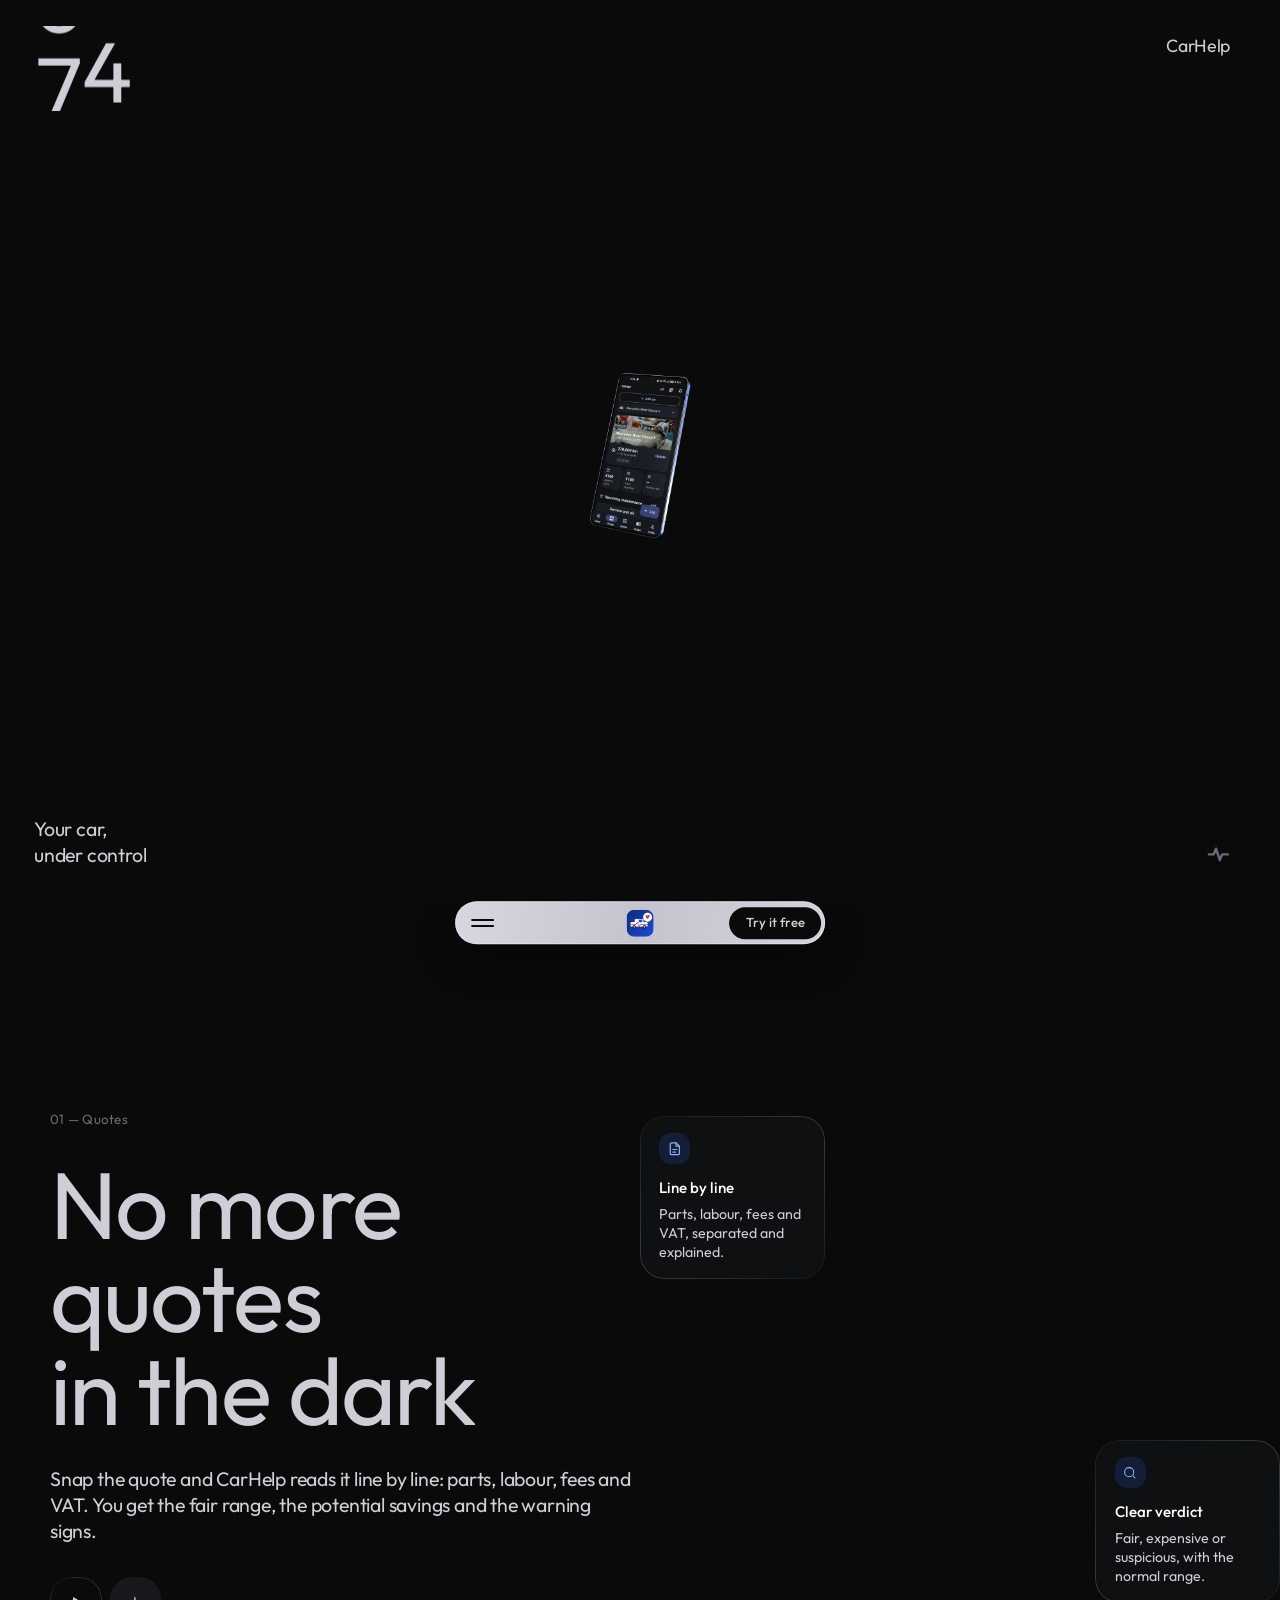
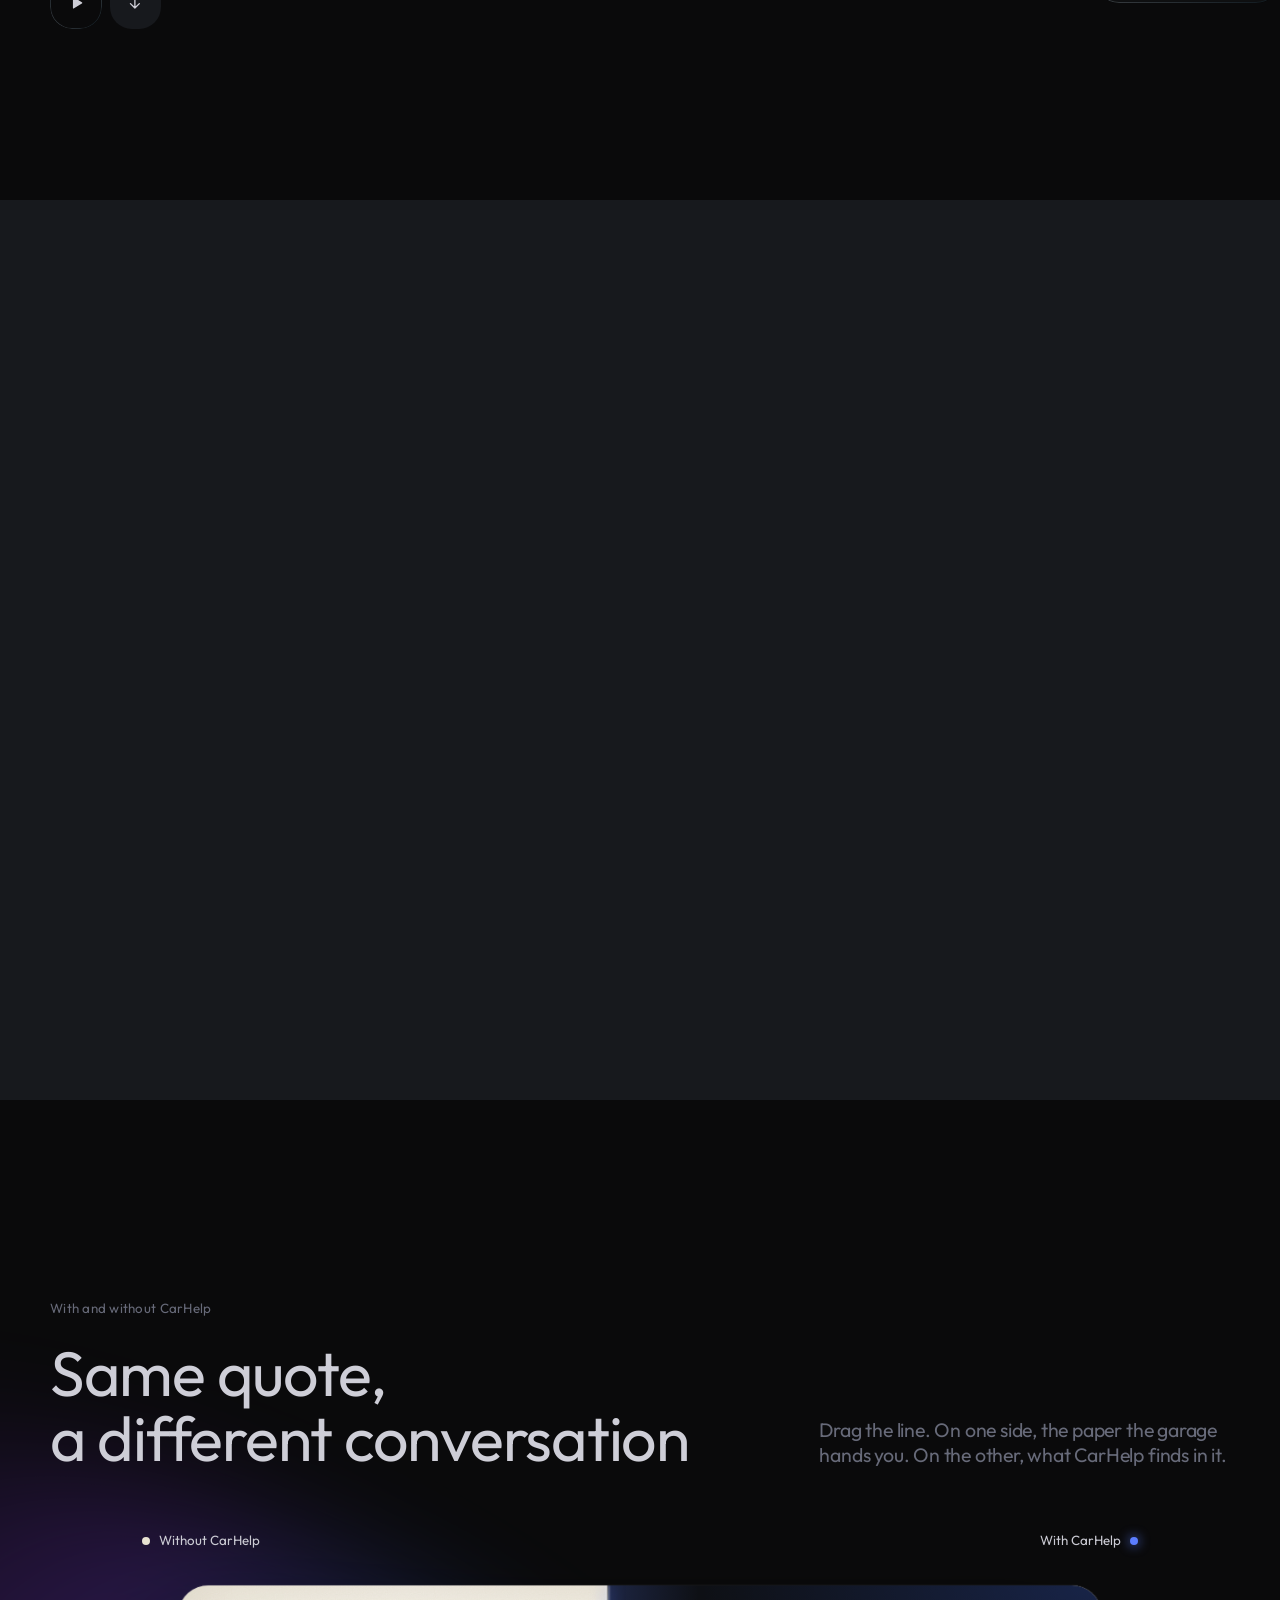
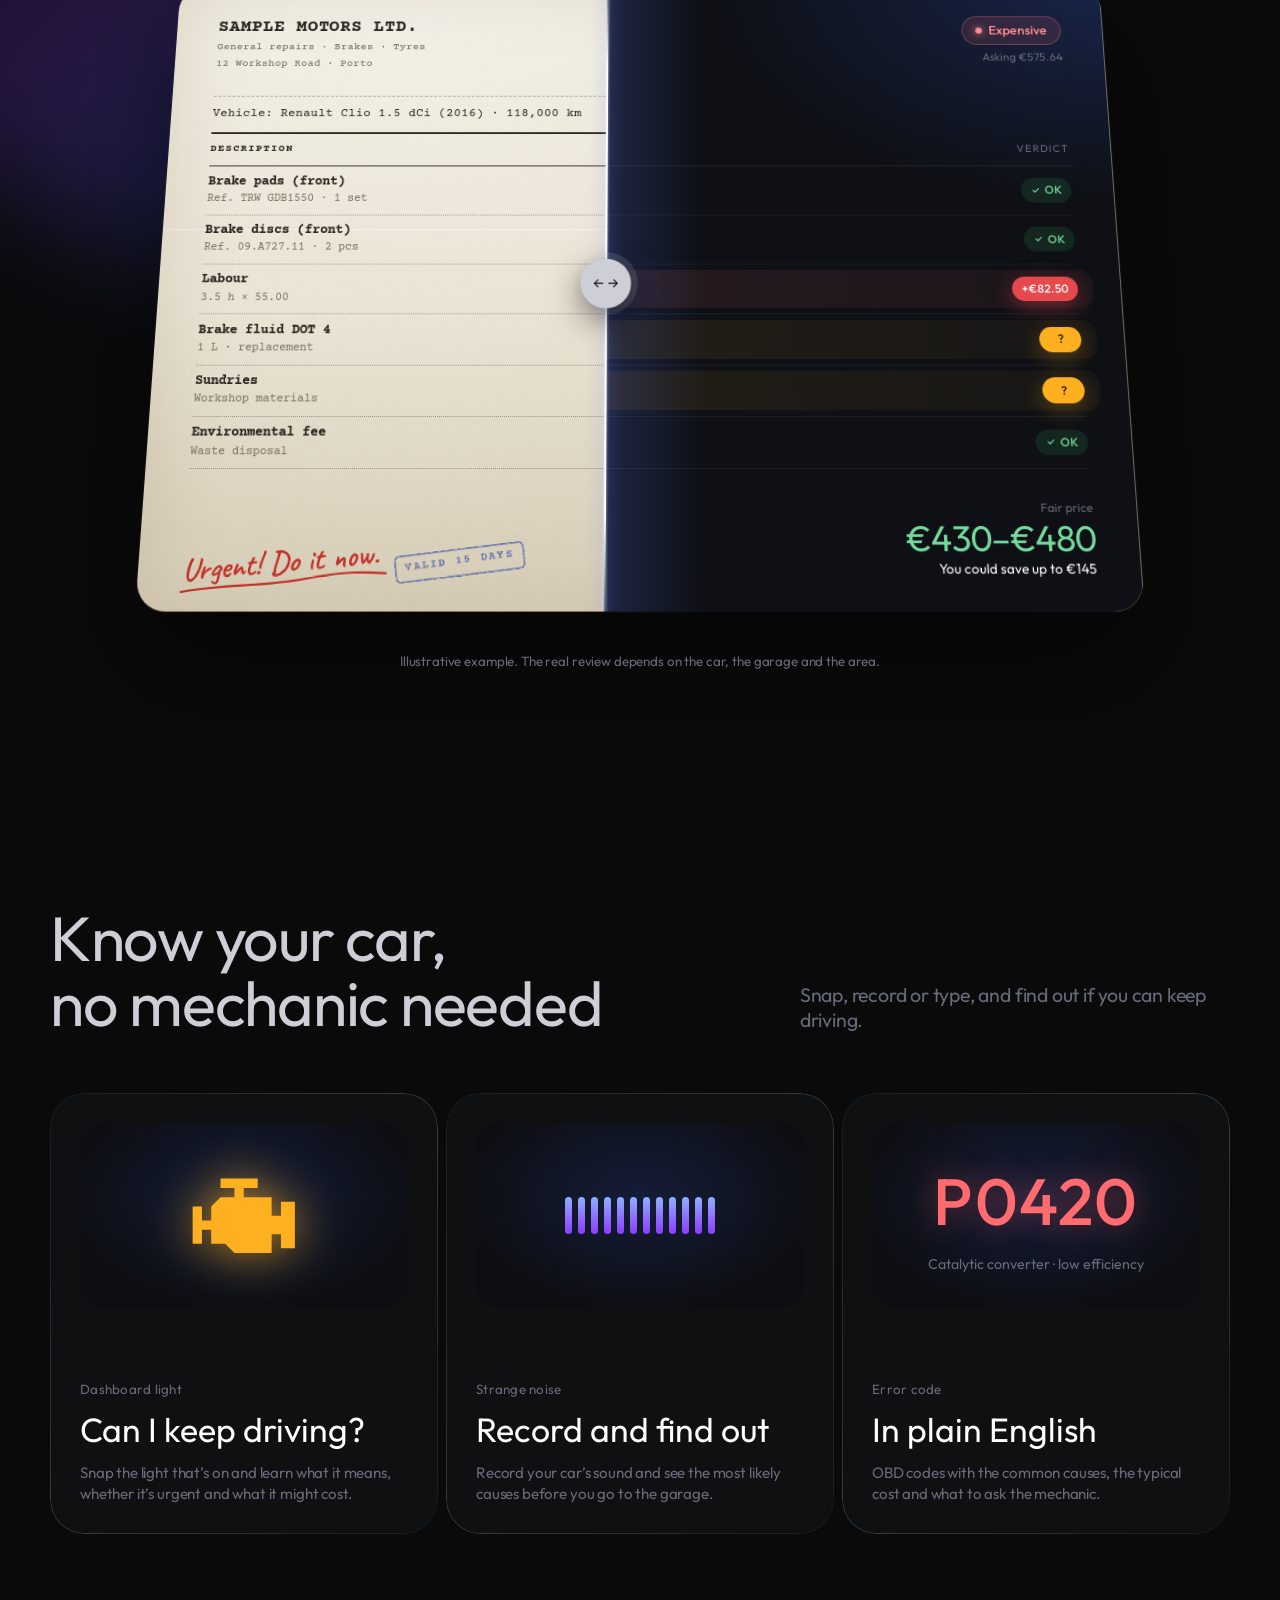
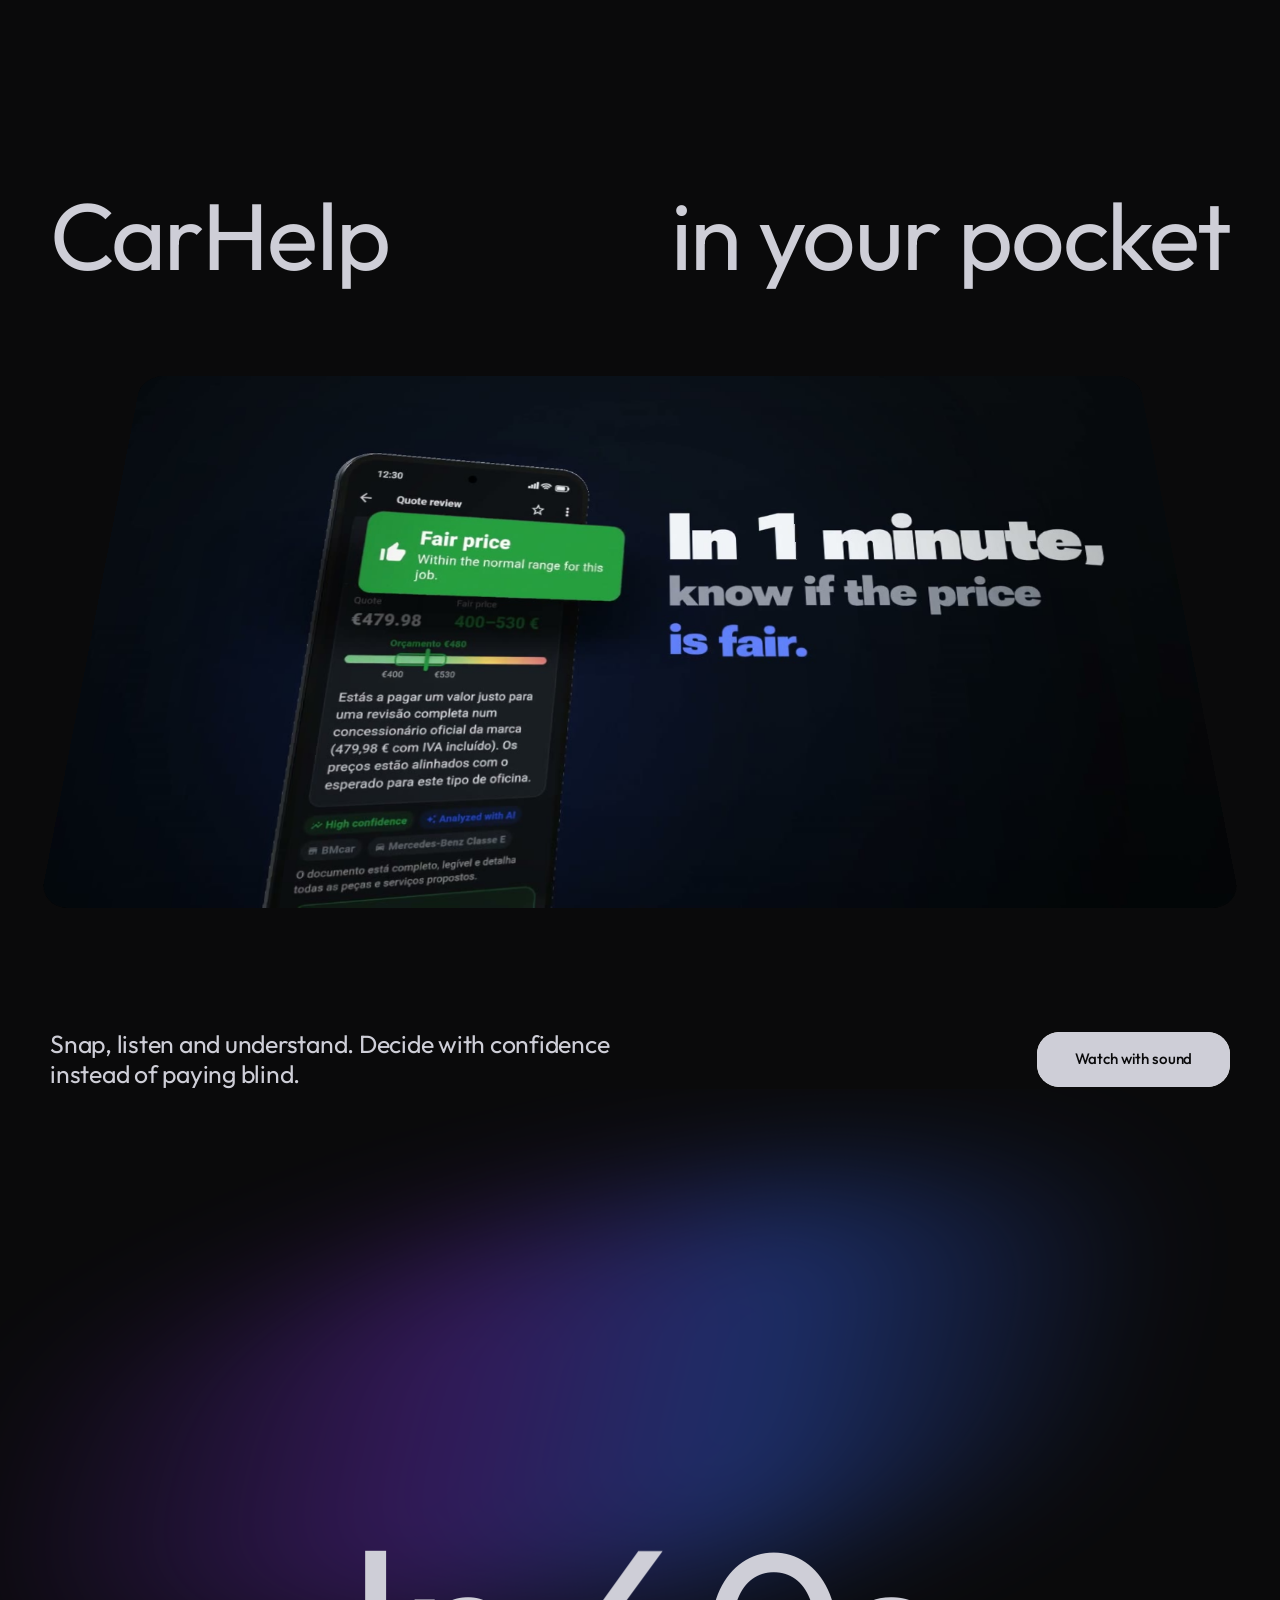
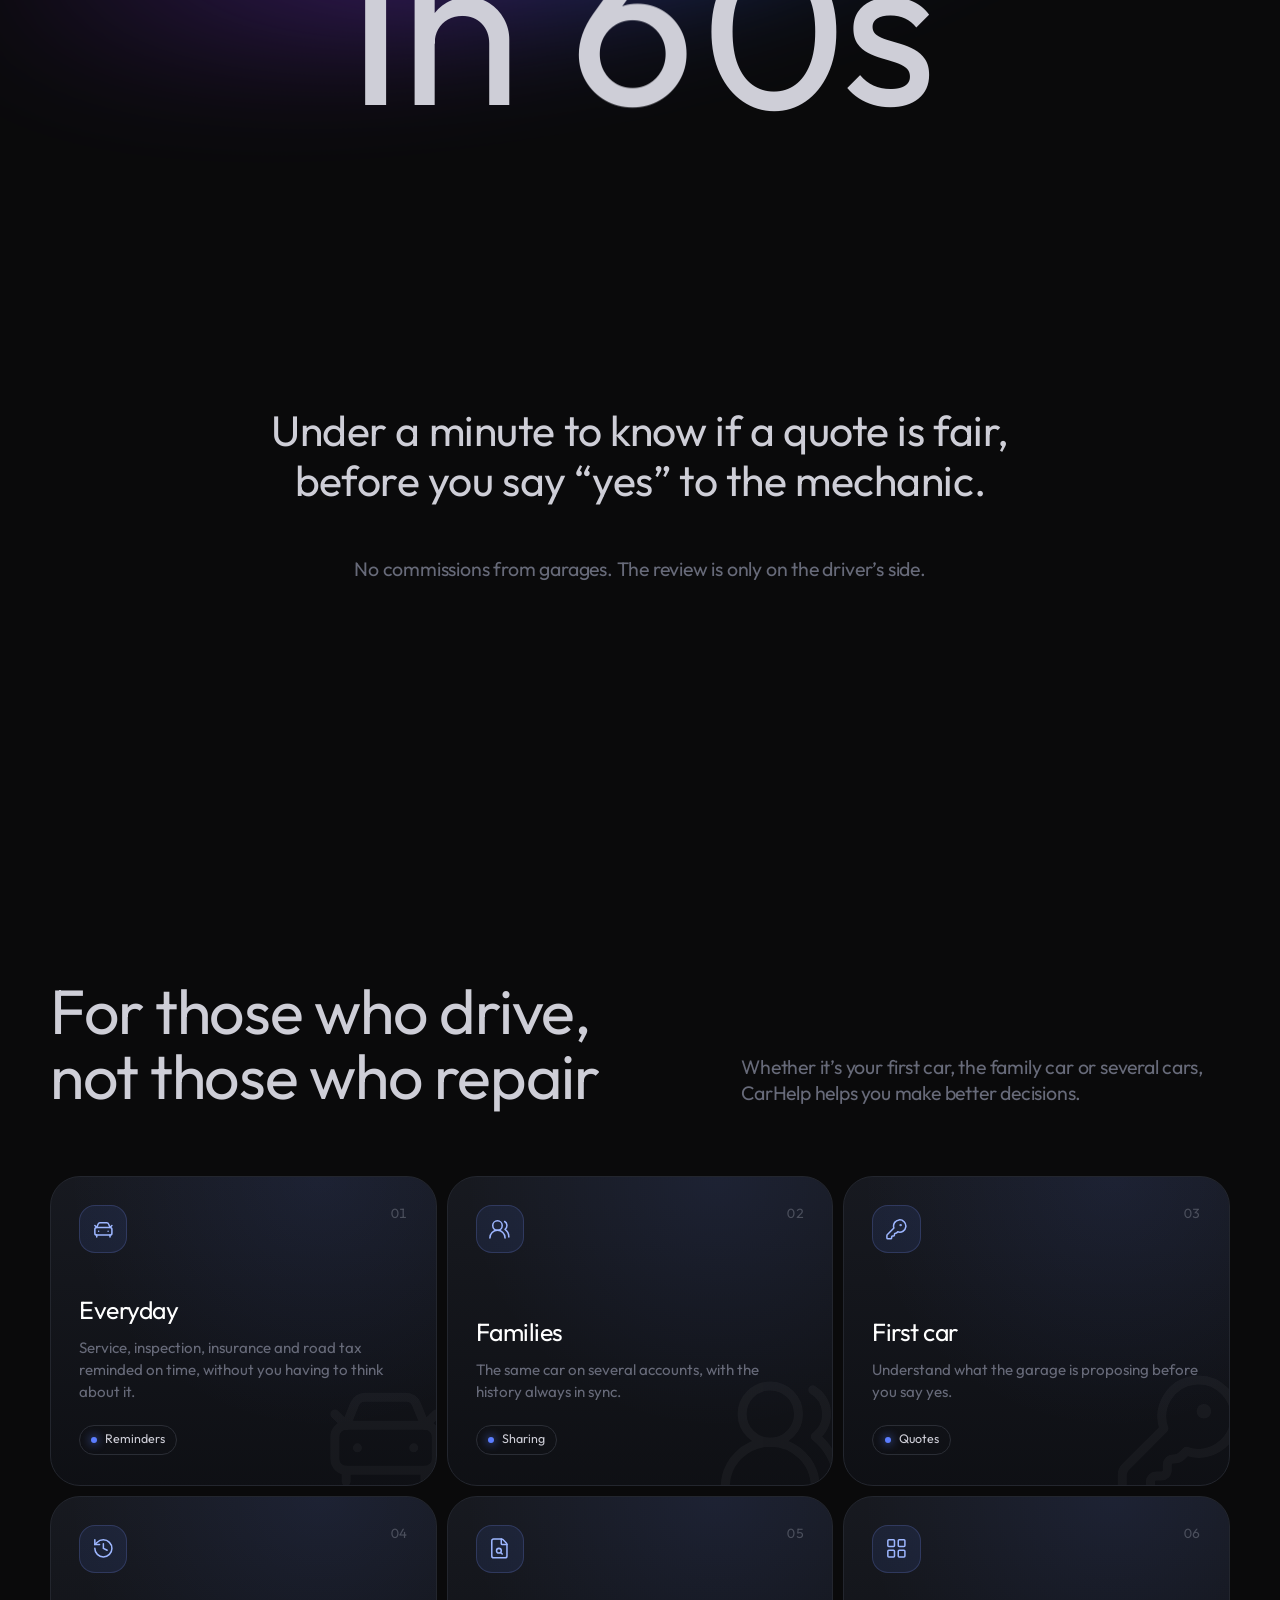
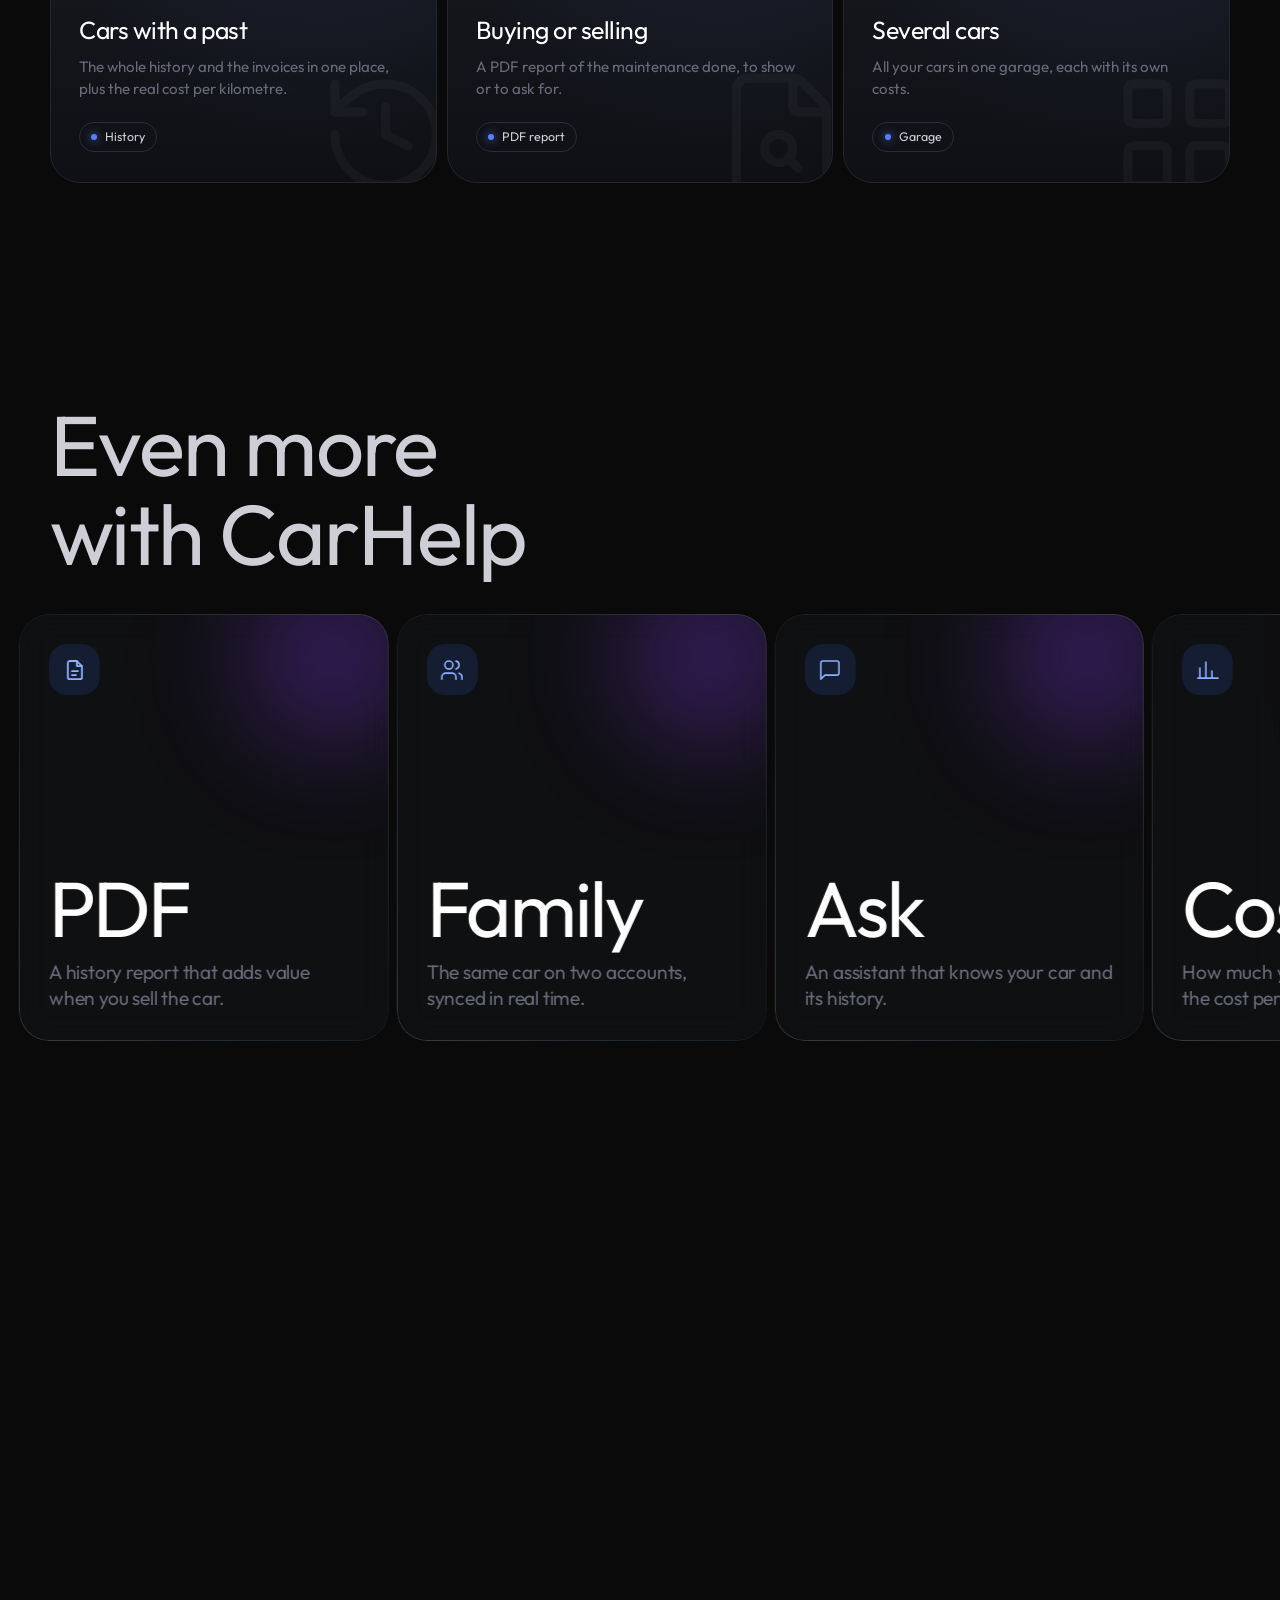
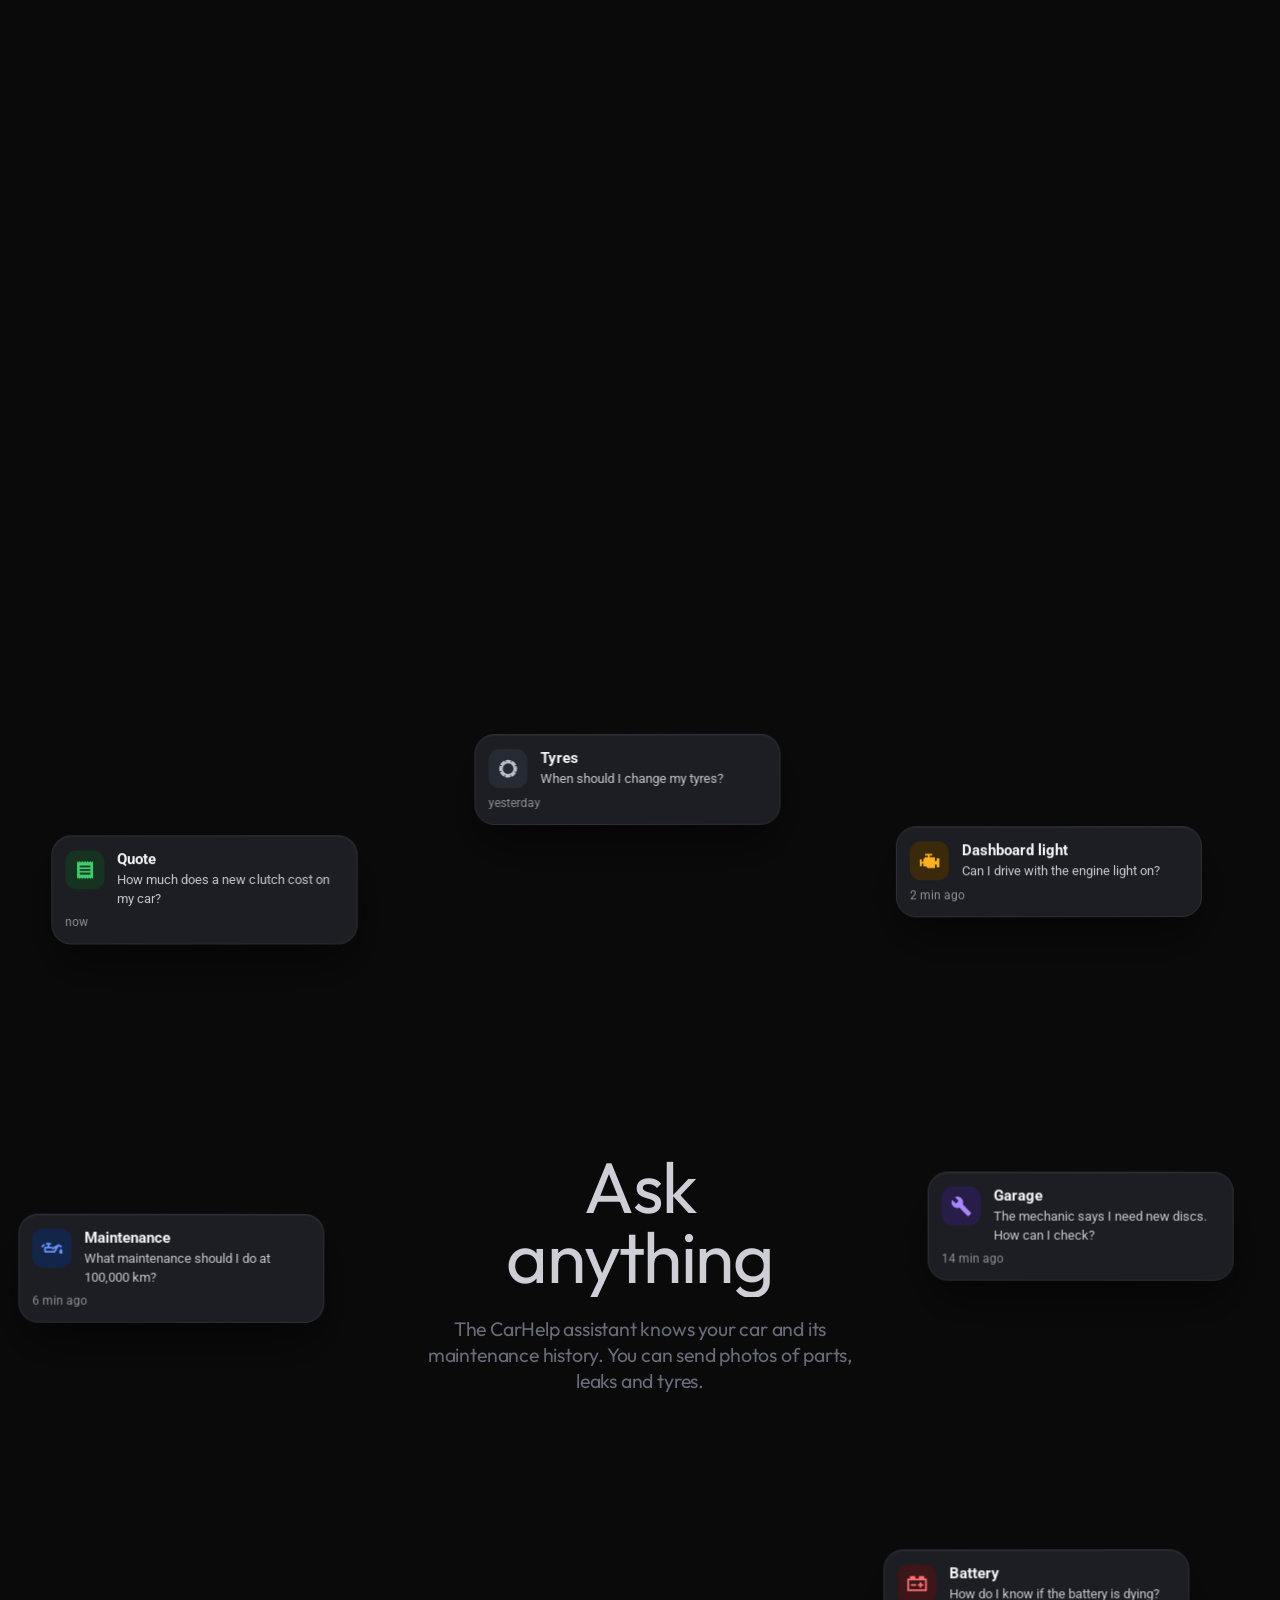
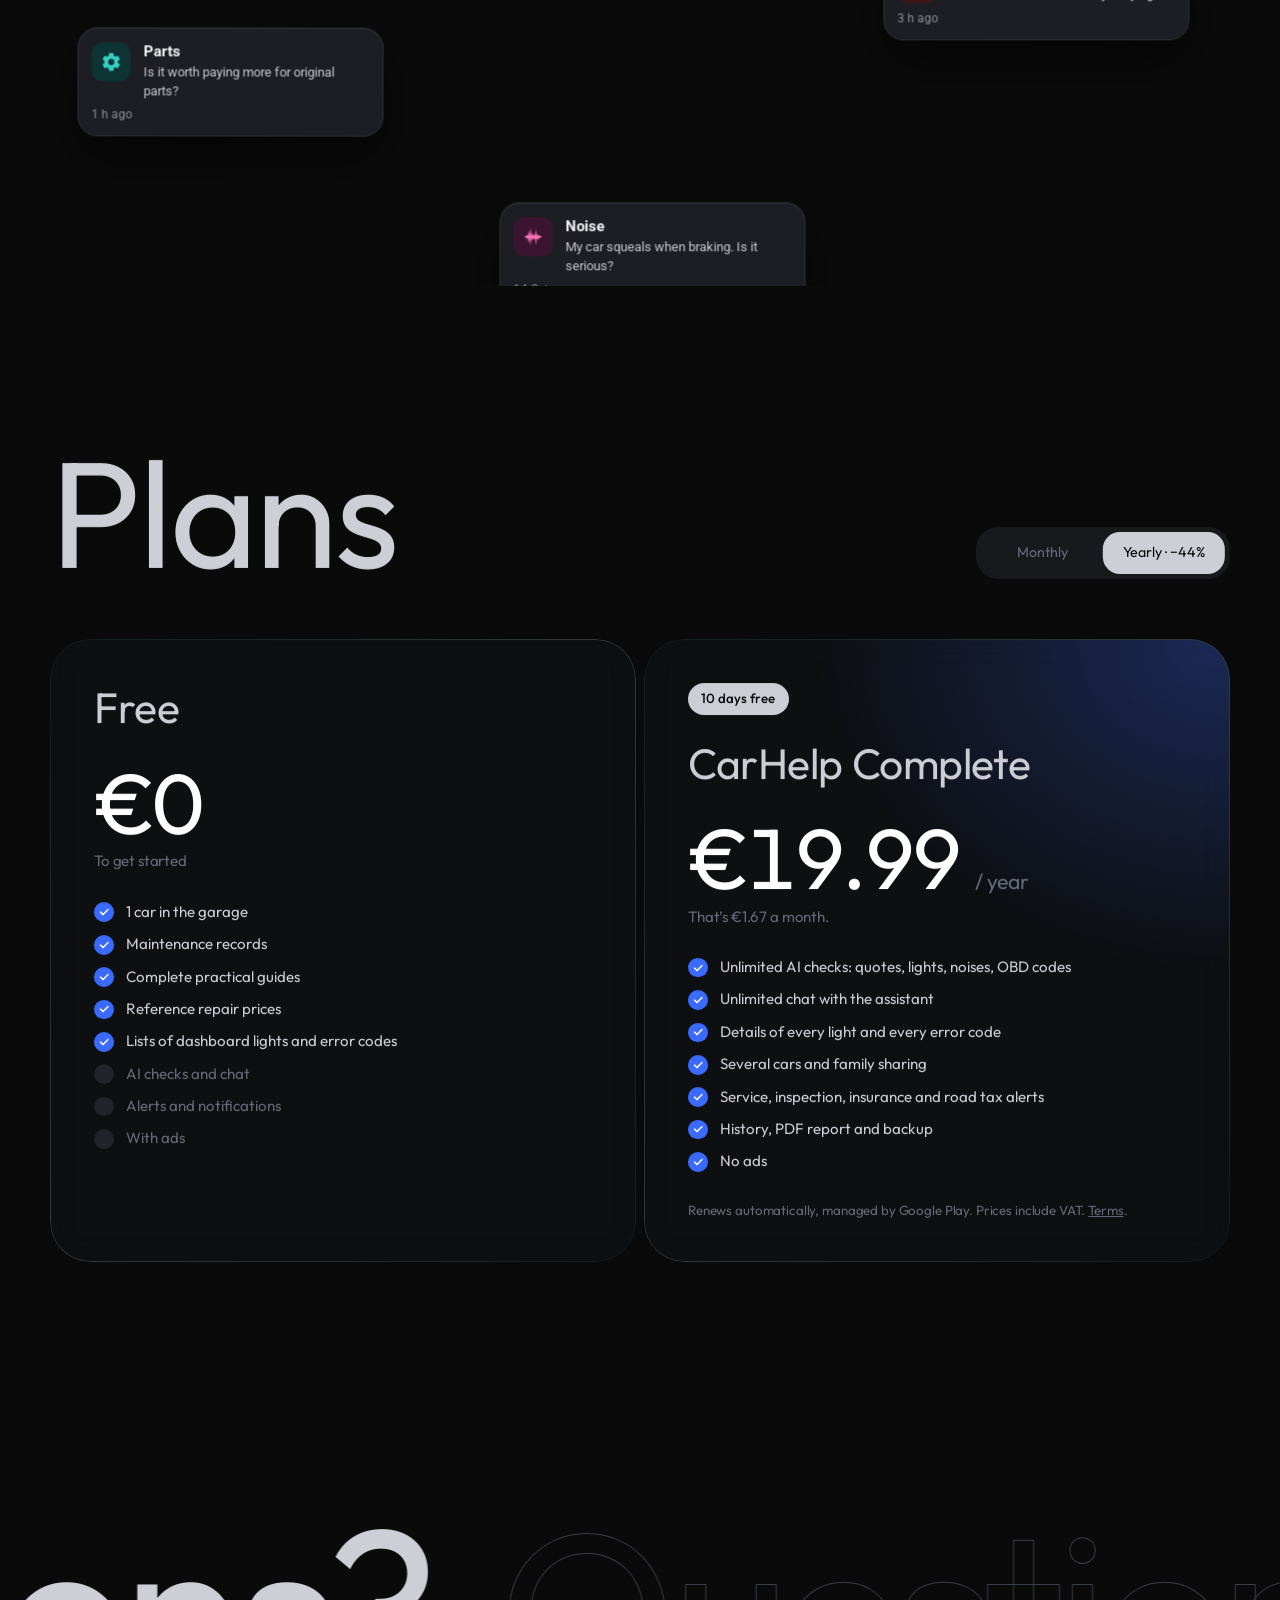
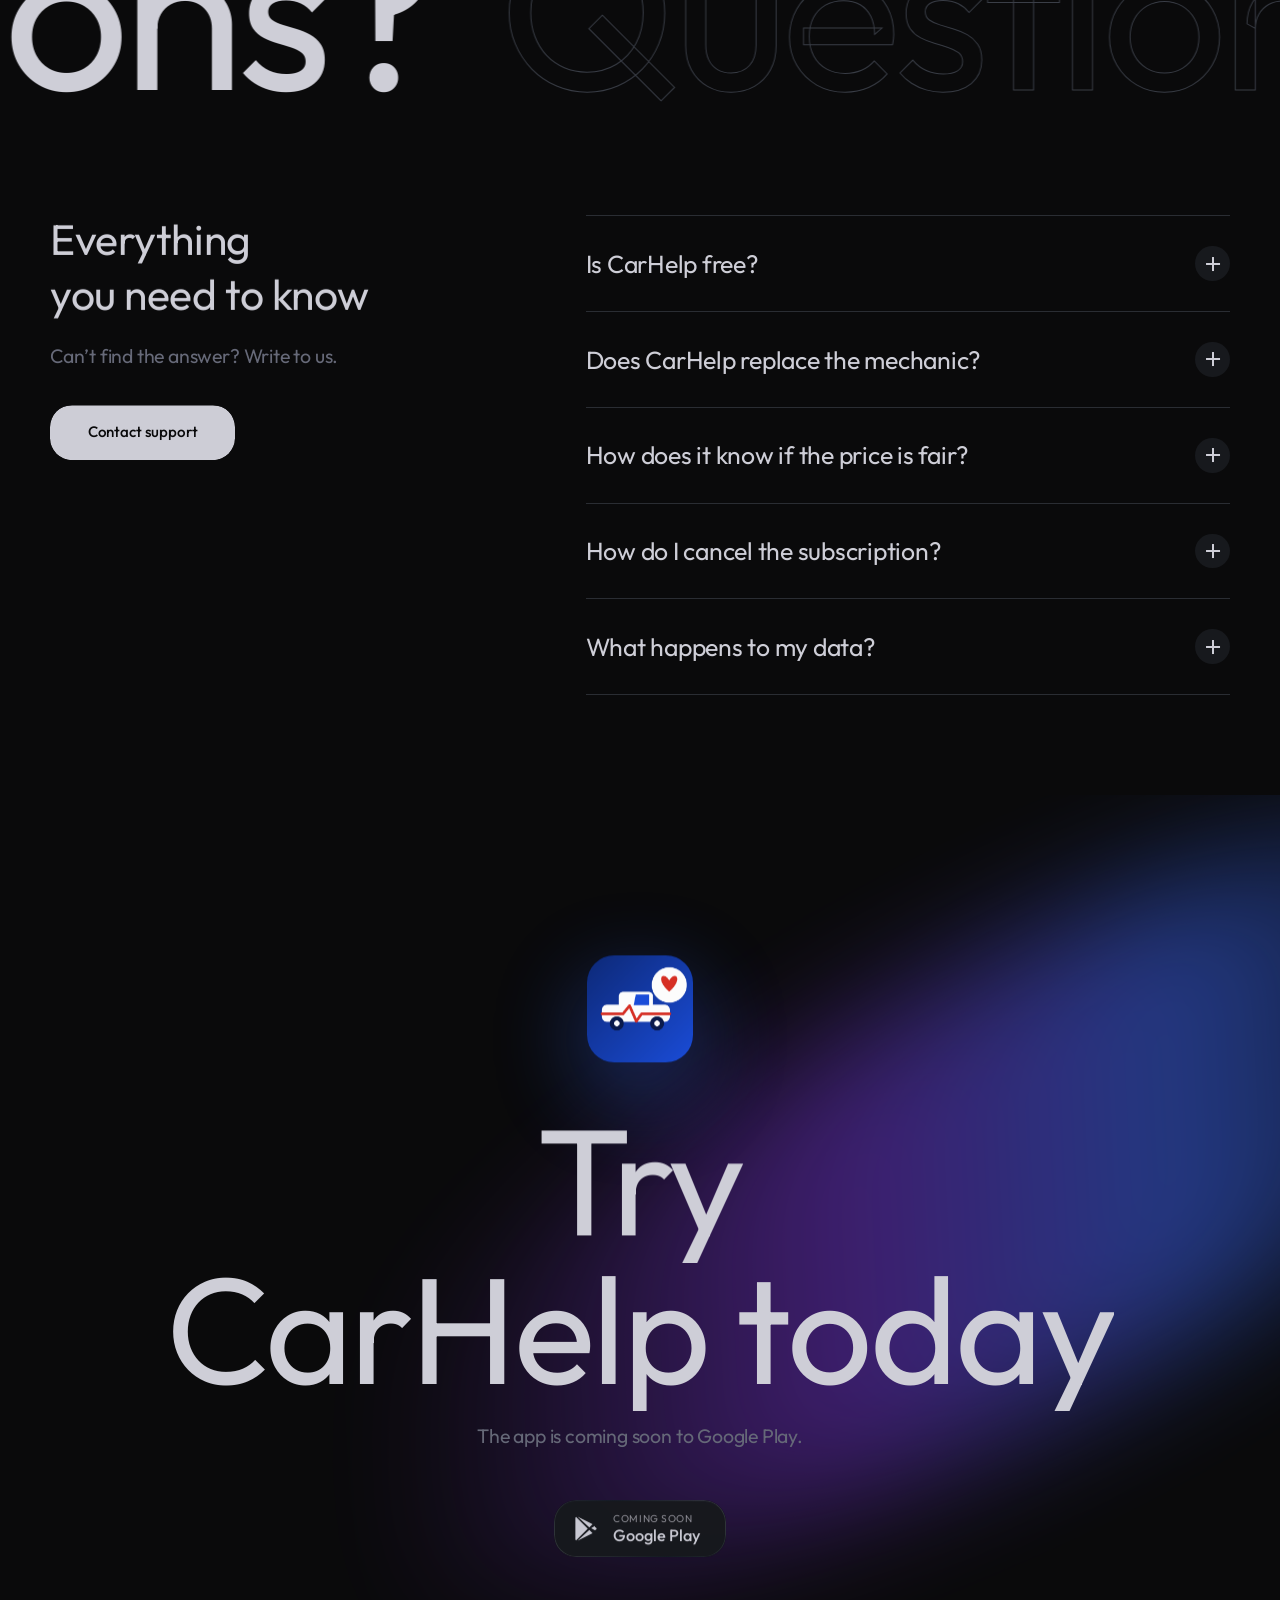
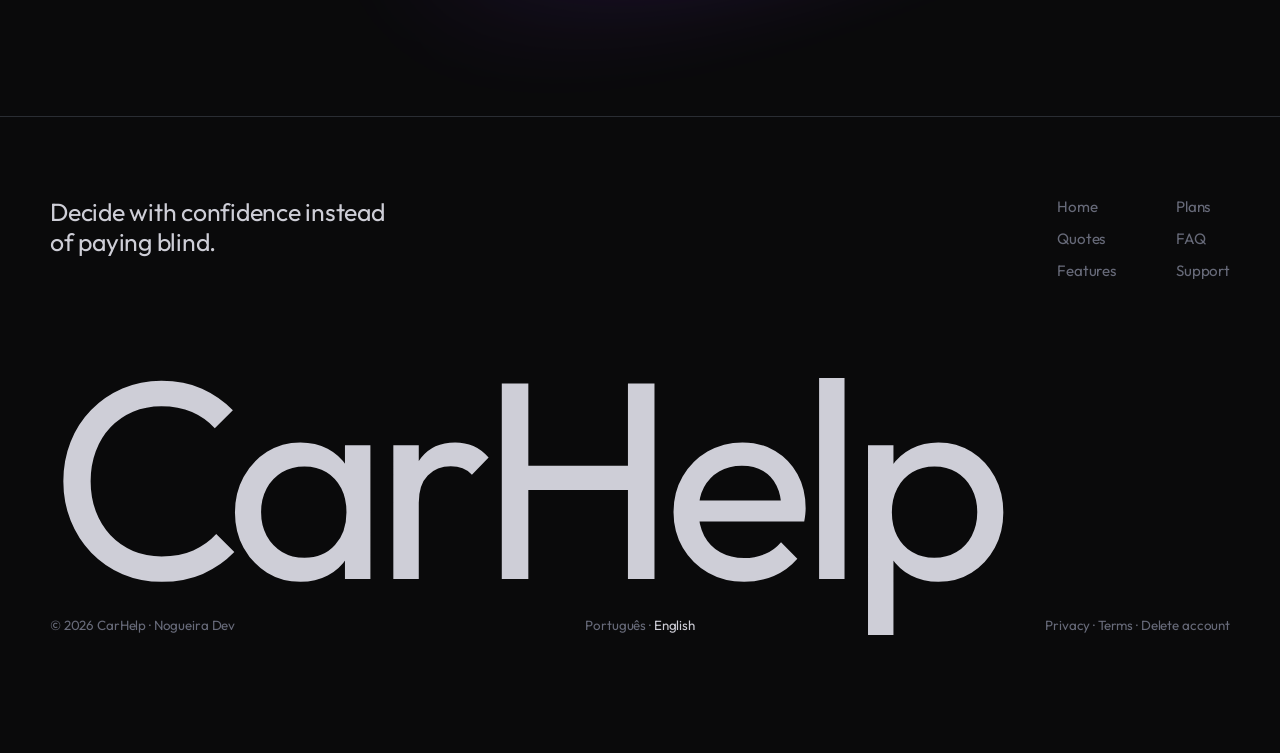
==== commit a43d0ee3: "Add files via upload" ====
--- a/en/index.html
+++ b/en/index.html
@@ -1,7 +1,7 @@
 <!doctype html>
 <!-- Gerado por scripts/build_site_en.py a partir de index.html. Não edites aqui: muda a página portuguesa e corre o script. -->
- <html lang="en" class="no-js"> <head> <meta charset="utf-8"> <meta name="viewport" content="width=device-width, initial-scale=1"> <title>CarHelp — Is this quote fair?</title> <meta name="description" content="Snap the garage quote and find out in 1 minute if the price is fair. Understand dashboard lights, noises and error codes, and keep your car on track."> <meta name="theme-color" content="#0a0a0b"> <link rel="canonical" href="https://carhelp.pt/en/"> <link rel="alternate" hreflang="pt-PT" href="https://carhelp.pt/"> <link rel="alternate" hreflang="en" href="https://carhelp.pt/en/"> <link rel="alternate" hreflang="x-default" href="https://carhelp.pt/"> <script src="../lang.js"></script> <link rel="icon" href="../favicon.ico" sizes="48x48"> <link rel="icon" type="image/png" href="../favicon-48x48.png" sizes="48x48"> <link rel="icon" type="image/png" href="../icon-192.png" sizes="192x192"> <link rel="apple-touch-icon" href="../apple-touch-icon.png"> <meta property="og:type" content="website"> <meta property="og:locale" content="en_GB"> <meta property="og:locale:alternate" content="pt_PT"> <meta property="og:title" content="CarHelp — Is this quote fair?"> <meta property="og:description" content="Find out in 1 minute if the garage quote is fair. Decide with confidence instead of paying blind."> <meta property="og:image" content="https://carhelp.pt/media/poster-desktop.jpg"> <meta property="og:url" content="https://carhelp.pt/en/"> <meta property="og:site_name" content="CarHelp"> <meta name="twitter:card" content="summary_large_image"> <link rel="preconnect" href="https://fonts.googleapis.com"> <link rel="preconnect" href="https://fonts.gstatic.com" crossorigin> <link href="https://fonts.googleapis.com/css2?family=Caveat:wght@600&family=Courier+Prime:wght@400;700&family=Outfit:wght@300;400;500&family=Roboto:wght@400;500;700&display=swap" rel="stylesheet"> <script type="application/ld+json">
+ <html lang="en" class="no-js"> <head> <meta charset="utf-8"> <meta name="viewport" content="width=device-width, initial-scale=1"> <title>CarHelp — Is this quote fair?</title> <meta name="description" content="Snap the garage quote and find out in 1 minute if the price is fair. Understand dashboard lights, noises and error codes, and keep your car on track."> <meta name="theme-color" content="#0a0a0b"> <link rel="canonical" href="https://carhelp.pt/en/"> <link rel="alternate" hreflang="pt-PT" href="https://carhelp.pt/"> <link rel="alternate" hreflang="en" href="https://carhelp.pt/en/"> <link rel="alternate" hreflang="x-default" href="https://carhelp.pt/"> <script src="../lang.js"></script> <link rel="icon" href="../favicon.ico" sizes="48x48"> <link rel="icon" type="image/png" href="../favicon-48x48.png" sizes="48x48"> <link rel="icon" type="image/png" href="../icon-192.png" sizes="192x192"> <link rel="apple-touch-icon" href="../apple-touch-icon.png"> <meta property="og:type" content="website"> <meta property="og:locale" content="en_GB"> <meta property="og:locale:alternate" content="pt_PT"> <meta property="og:title" content="CarHelp — Is this quote fair?"> <meta property="og:description" content="Find out in 1 minute if the garage quote is fair. Decide with confidence instead of paying blind."> <meta property="og:image" content="https://carhelp.pt/media/en/poster-desktop.jpg"> <meta property="og:url" content="https://carhelp.pt/en/"> <meta property="og:site_name" content="CarHelp"> <meta name="twitter:card" content="summary_large_image"> <link rel="preconnect" href="https://fonts.googleapis.com"> <link rel="preconnect" href="https://fonts.gstatic.com" crossorigin> <link href="https://fonts.googleapis.com/css2?family=Caveat:wght@600&family=Courier+Prime:wght@400;700&family=Outfit:wght@300;400;500&family=Roboto:wght@400;500;700&display=swap" rel="stylesheet"> <script type="application/ld+json">
   {"@context":"https://schema.org","@type":"WebSite","name":"CarHelp","alternateName":["CarHelp app","carhelp.pt"],"url":"https://carhelp.pt/en/","inLanguage":"en"}
   </script> <script type="application/ld+json">
   {"@context":"https://schema.org","@type":"MobileApplication","name":"CarHelp","operatingSystem":"ANDROID","applicationCategory":"AutomotiveApplication","inLanguage":"en","description":"Snap the garage quote and find out in 1 minute if the price is fair. Understand dashboard lights, noises and error codes, and keep your car on track.","url":"https://carhelp.pt/en/","image":"https://carhelp.pt/media/app-icon.png","author":{"@type":"Organization","name":"Nogueira Dev"},"offers":{"@type":"Offer","price":"0","priceCurrency":"EUR"}}
-  </script> <link rel="stylesheet" href="../site.css"> <script>document.documentElement.classList.replace('no-js', 'js');</script>  <script src="../site-config.js"></script> </head> <body>  <svg width="0" height="0" style="position:absolute" aria-hidden="true"> <defs> <symbol id="i-down" viewBox="0 0 24 24" fill="none" stroke="currentColor" stroke-width="1.8" stroke-linecap="round" stroke-linejoin="round"><path d="M12 5v14M6 13l6 6 6-6"/></symbol> <symbol id="i-right" viewBox="0 0 24 24" fill="none" stroke="currentColor" stroke-width="1.8" stroke-linecap="round" stroke-linejoin="round"><path d="M5 12h14M13 6l6 6-6 6"/></symbol> <symbol id="i-left" viewBox="0 0 24 24" fill="none" stroke="currentColor" stroke-width="1.8" stroke-linecap="round" stroke-linejoin="round"><path d="M19 12H5M11 6l-6 6 6 6"/></symbol> <symbol id="i-play" viewBox="0 0 24 24" fill="currentColor"><path d="M8 5.5v13a1 1 0 0 0 1.5.86l10.6-6.5a1 1 0 0 0 0-1.72L9.5 4.64A1 1 0 0 0 8 5.5Z"/></symbol> <symbol id="i-close" viewBox="0 0 24 24" fill="none" stroke="currentColor" stroke-width="1.8" stroke-linecap="round"><path d="M6 6l12 12M18 6 6 18"/></symbol> <symbol id="i-menu" viewBox="0 0 24 24" fill="none" stroke="currentColor" stroke-width="1.8" stroke-linecap="round"><path d="M4 9h16M4 15h16"/></symbol> <symbol id="i-globe" viewBox="0 0 24 24" fill="none" stroke="currentColor" stroke-width="1.6" stroke-linecap="round" stroke-linejoin="round"><circle cx="12" cy="12" r="9"/><path d="M3 12h18M12 3a14 14 0 0 1 0 18M12 3a14 14 0 0 0 0 18"/></symbol> <symbol id="i-pulse"viewBox="0 0 24 24" fill="none" stroke="currentColor" stroke-width="2.6" stroke-linecap="round" stroke-linejoin="round"><path d="M2 12h5l2.5-6 4 12 2.5-6H22"/></symbol> <symbol id="i-gplay" viewBox="0 0 24 24" fill="currentColor"><path d="M3.6 1.6a1.3 1.3 0 0 0-.6 1.1v18.6c0 .5.2.9.6 1.1l10.4-10.4L3.6 1.6Zm11.8 9.3 2.9-2.9L5 1.4l10.4 9.5Zm0 2.2L5 22.6l13.3-6.6-2.9-2.9Zm4.9-3.5-3.3 1.9 3.3 1.9 1-.6a1 1 0 0 0 0-1.8l-1-.6Z"/></symbol> <symbol id="i-doc" viewBox="0 0 24 24" fill="none" stroke="currentColor" stroke-width="1.8" stroke-linecap="round" stroke-linejoin="round"><path d="M14 3H7a2 2 0 0 0-2 2v14a2 2 0 0 0 2 2h10a2 2 0 0 0 2-2V8z"/><path d="M14 3v5h5M9 13h6M9 17h4"/></symbol> <symbol id="i-warn" viewBox="0 0 24 24" fill="none" stroke="currentColor" stroke-width="1.8" stroke-linecap="round" stroke-linejoin="round"><path d="M12 9v4M12 17h.01"/><path d="M10.3 3.9 1.8 18a2 2 0 0 0 1.7 3h17a2 2 0 0 0 1.7-3L13.7 3.9a2 2 0 0 0-3.4 0z"/></symbol> <symbol id="i-wave" viewBox="0 0 24 24" fill="none" stroke="currentColor" stroke-width="1.8" stroke-linecap="round"><path d="M12 3v18M8 7v10M4 10v4M16 7v10M20 10v4"/></symbol> <symbol id="i-chip" viewBox="0 0 24 24" fill="none" stroke="currentColor" stroke-width="1.8" stroke-linecap="round" stroke-linejoin="round"><rect x="5" y="5" width="14" height="14" rx="2"/><path d="M9 9h6v6H9zM9 2v3M15 2v3M9 19v3M15 19v3M19 9h3M19 15h3M2 9h3M2 15h3"/></symbol> <symbol id="i-bell" viewBox="0 0 24 24" fill="none" stroke="currentColor" stroke-width="1.8" stroke-linecap="round" stroke-linejoin="round"><path d="M6 8a6 6 0 1 1 12 0c0 7 3 9 3 9H3s3-2 3-9"/><path d="M10.3 21a1.9 1.9 0 0 0 3.4 0"/></symbol> <symbol id="i-car" viewBox="0 0 24 24" fill="none" stroke="currentColor" stroke-width="1.6" stroke-linecap="round" stroke-linejoin="round"><path d="M3 13l2-6a2 2 0 0 1 1.9-1.4h10.2A2 2 0 0 1 19 7l2 6"/><path d="M3 13h18v4H3z"/><circle cx="7" cy="17.5" r="1.8"/><circle cx="17" cy="17.5" r="1.8"/></symbol> <symbol id="i-users" viewBox="0 0 24 24" fill="none" stroke="currentColor" stroke-width="1.6" stroke-linecap="round" stroke-linejoin="round"><path d="M16 21v-2a4 4 0 0 0-4-4H6a4 4 0 0 0-4 4v2"/><circle cx="9" cy="7" r="4"/><path d="M22 21v-2a4 4 0 0 0-3-3.9M16 3.1a4 4 0 0 1 0 7.8"/></symbol> <symbol id="i-key" viewBox="0 0 24 24" fill="none" stroke="currentColor" stroke-width="1.6" stroke-linecap="round" stroke-linejoin="round"><circle cx="7.5" cy="15.5" r="4.5"/><path d="M10.7 12.3 21 2M17 6l3 3M14 9l2 2"/></symbol> <symbol id="i-clock" viewBox="0 0 24 24" fill="none" stroke="currentColor" stroke-width="1.6" stroke-linecap="round"><circle cx="12" cy="12" r="9"/><path d="M12 7v5l3 2"/></symbol> <symbol id="i-search" viewBox="0 0 24 24" fill="none" stroke="currentColor" stroke-width="1.6" stroke-linecap="round"><circle cx="11" cy="11" r="7"/><path d="m20 20-3.5-3.5"/></symbol> <symbol id="i-truck" viewBox="0 0 24 24" fill="none" stroke="currentColor" stroke-width="1.6" stroke-linecap="round" stroke-linejoin="round"><path d="M2 6h11v10H2zM13 10h4l4 4v2h-8z"/><circle cx="6" cy="17.5" r="1.8"/><circle cx="17" cy="17.5" r="1.8"/></symbol> <symbol id="i-chat" viewBox="0 0 24 24" fill="none" stroke="currentColor" stroke-width="1.6" stroke-linecap="round" stroke-linejoin="round"><path d="M21 15a2 2 0 0 1-2 2H7l-4 4V5a2 2 0 0 1 2-2h14a2 2 0 0 1 2 2z"/></symbol> <symbol id="i-chart" viewBox="0 0 24 24" fill="none" stroke="currentColor" stroke-width="1.6" stroke-linecap="round"><path d="M4 20V10M10 20V4M16 20v-7M22 20H2"/></symbol> <symbol id="i-cloud" viewBox="0 0 24 24" fill="none" stroke="currentColor" stroke-width="1.6" stroke-linecap="round" stroke-linejoin="round"><path d="M17.5 19a4.5 4.5 0 0 0 .5-9h-1.3A7 7 0 1 0 4 15.3M12 12v9M8.5 15.5 12 12l3.5 3.5"/></symbol> <symbol id="n-receipt" viewBox="0 0 24 24"><path fill="currentColor" d="m3 22l1.5-1.5L6 22l1.5-1.5L9 22l1.5-1.5L12 22l1.5-1.5L15 22l1.5-1.5L18 22l1.5-1.5L21 22V2l-1.5 1.5L18 2l-1.5 1.5L15 2l-1.5 1.5L12 2l-1.5 1.5L9 2L7.5 3.5L6 2L4.5 3.5L3 2m15 7H6V7h12m0 6H6v-2h12m0 6H6v-2h12z"/></symbol> <symbol id="n-engine" viewBox="0 0 24 24"><path fill="currentColor" d="M7 4v2h3v2H7l-2 2v3H3v-3H1v8h2v-3h2v3h3l2 2h8v-4h2v3h3V9h-3v3h-2V8h-6V6h3V4z"/></symbol> <symbol id="n-oil" viewBox="0 0 24 24"><path fill="currentColor" d="M22 12.5s2 2.17 2 3.5a2 2 0 0 1-2 2a2 2 0 0 1-2-2c0-1.33 2-3.5 2-3.5M6 6h4a1 1 0 0 1 1 1a1 1 0 0 1-1 1H9v2h2c.74 0 1.39.4 1.73 1l6.51-3.76l3.26 1.89c.5.27.64.87.37 1.37c-.28.47-.87.64-1.37.36l-2.1-1.21l-3.65 6.32c-.34.61-1 1.03-1.75 1.03H5a2 2 0 0 1-2-2v-3a2 2 0 0 1 2-2h2V8H6a1 1 0 0 1-1-1a1 1 0 0 1 1-1m-1 6v3h9l2.06-3.57l-3.46 2l-.91-1.43zM.38 9.21L2.09 7.5c.41-.39 1.02-.39 1.41 0s.39 1 0 1.41l-1.71 1.71c-.39.38-1.02.38-1.41 0C0 10.23 0 9.6.38 9.21"/></symbol> <symbol id="n-wrench" viewBox="0 0 24 24"><path fill="currentColor" d="m22.7 19l-9.1-9.1c.9-2.3.4-5-1.5-6.9c-2-2-5-2.4-7.4-1.3L9 6L6 9L1.6 4.7C.4 7.1.9 10.1 2.9 12.1c1.9 1.9 4.6 2.4 6.9 1.5l9.1 9.1c.4.4 1 .4 1.4 0l2.3-2.3c.5-.4.5-1.1.1-1.4"/></symbol> <symbol id="n-cog" viewBox="0 0 24 24"><path fill="currentColor" d="M12 15.5A3.5 3.5 0 0 1 8.5 12A3.5 3.5 0 0 1 12 8.5a3.5 3.5 0 0 1 3.5 3.5a3.5 3.5 0 0 1-3.5 3.5m7.43-2.53c.04-.32.07-.64.07-.97s-.03-.66-.07-1l2.11-1.63c.19-.15.24-.42.12-.64l-2-3.46c-.12-.22-.39-.31-.61-.22l-2.49 1c-.52-.39-1.06-.73-1.69-.98l-.37-2.65A.506.506 0 0 0 14 2h-4c-.25 0-.46.18-.5.42l-.37 2.65c-.63.25-1.17.59-1.69.98l-2.49-1c-.22-.09-.49 0-.61.22l-2 3.46c-.13.22-.07.49.12.64L4.57 11c-.04.34-.07.67-.07 1s.03.65.07.97l-2.11 1.66c-.19.15-.25.42-.12.64l2 3.46c.12.22.39.3.61.22l2.49-1.01c.52.4 1.06.74 1.69.99l.37 2.65c.04.24.25.42.5.42h4c.25 0 .46-.18.5-.42l.37-2.65c.63-.26 1.17-.59 1.69-.99l2.49 1.01c.22.08.49 0 .61-.22l2-3.46c.12-.22.07-.49-.12-.64z"/></symbol> <symbol id="n-battery" viewBox="0 0 24 24"><path fill="currentColor" d="M4 3v3H1v14h22V6h-3V3h-6v3h-4V3zM3 8h18v10H3zm12 2v2h-2v2h2v2h2v-2h2v-2h-2v-2zM5 12v2h6v-2z"/></symbol> <symbol id="n-tire" viewBox="0 0 24 24"><path fill="currentColor" d="m19.66 9.64l-.36-.94l1.86-.7c-.92-2.12-2.56-3.82-4.62-4.86l-.8 1.78l-.92-.42l.8-1.8C14.5 2.26 13.28 2 12 2c-1.06 0-2.08.22-3.04.5l.68 1.84l-.94.36L8 2.84c-2.12.92-3.82 2.56-4.86 4.62l1.78.8l-.42.92l-1.8-.8C2.26 9.5 2 10.72 2 12c0 1.06.22 2.08.5 3.04l1.84-.68l.36.94l-1.86.7c.92 2.12 2.56 3.82 4.62 4.86l.8-1.78l.92.42l-.8 1.8c1.12.44 2.34.7 3.62.7c1.06 0 2.08-.22 3.04-.5l-.68-1.84l.94-.36l.7 1.86c2.12-.92 3.82-2.56 4.86-4.62l-1.78-.8l.42-.92l1.8.8c.44-1.12.7-2.34.7-3.62c0-1.06-.22-2.08-.5-3.04zm-5.36 7.9c-3.06 1.26-6.58-.18-7.84-3.24s.18-6.58 3.24-7.84s6.58.18 7.84 3.24a5.986 5.986 0 0 1-3.24 7.84"/></symbol> <symbol id="n-wave" viewBox="0 0 24 24"><path fill="currentColor" d="m22 12l-2 1l-1 1l-1-1l-1 3l-1-3l-1 8l-1-8l-1 2l-1-2l-1 4l-1-4l-1 9l-1-9l-1 6l-1-6l-1 1l-1-1l-2-1l2-1l1-1l1 1l1-6l1 6l1-9l1 9l1-4l1 4l1-2l1 2l1-8l1 8l1-3l1 3l1-1l1 1z"/></symbol> </defs> </svg>  <div class="loader" id="loader" aria-hidden="true"> <div class="ld-count" id="ldCount"><span class="ld-col"></span><span class="ld-col"></span></div> <span class="ld-brand">CarHelp</span> <div class="ld-img" id="ldImg"> <img src="../media/en/phone-inicio.webp" alt=""> <img src="../media/en/phone-analise.webp" alt=""> <img src="../media/en/phone-garagem.webp" alt=""> </div> <p class="ld-text"><span class="line"><span>Your car,</span></span><span class="line"><span>under control</span></span></p> <span class="ld-mark"><svg><use href="#i-pulse"/></svg></span> </div> <div class="curtain" id="curtain" aria-hidden="true"></div>  <div class="nav-dim" id="navDim" aria-hidden="true"></div> <nav class="navbar" id="navbar" aria-label="Navigation"> <button class="nb-menu" id="nbMenu" type="button" aria-label="Open menu" aria-expanded="false" aria-controls="navCard"><i></i><i></i></button> <a class="nb-logo" href="#topo" data-scroll aria-label="CarHelp, back to top"><img src="../media/app-icon.png" alt=""></a> <a class="nb-cta" href="#download" data-scroll><span class="l">Try it free</span><span class="s">Try it</span></a> </nav> <div class="nav-card" id="navCard" role="dialog" aria-modal="true" aria-label="Menu" aria-hidden="true"> <div class="nc-inner"> <div class="nc-top"> <div class="nc-links"> <a href="#topo" data-scroll data-nav="hero">Home</a> <a href="#orcamentos" data-scroll data-nav="orcamentos">Quotes</a> <a href="#garagem" data-scroll data-nav="garagem">Garage</a> <a href="#planos" data-scroll data-nav="planos">Plans</a> <a href="#perguntas" data-scroll data-nav="perguntas">FAQ</a> </div> <img class="nc-mark" src="../media/app-icon.png" alt=""> </div> <hr> <div class="nc-small"> <div><a href="mailto:support@carhelp.pt">Support</a><a href="terms.html" data-page>Terms of use</a><a href="privacy.html" data-page>Privacy</a></div> <div><a href="delete-account.html" data-page>Delete account</a><a href="#ajuda" data-scroll>Features</a></div> </div> <div class="nc-lang"><span>Language</span><div class="nc-seg"><a href="../" hreflang="pt-PT" lang="pt-PT" data-lang="pt" data-page aria-label="Português">PT</a><span class="on" lang="en" aria-current="true">EN</span></div></div> <a class="nc-cta" href="#download" data-scroll>Try it free</a> </div> </div> <button class="nc-close" id="ncClose" type="button" aria-label="Close menu"><svg><use href="#i-close"/></svg></button>  <div class="rig" id="rig" aria-hidden="true"><canvas id="phoneCanvas"></canvas></div> <main id="topo">  <section class="hero" data-phone="0"> <div class="aurora a1"></div> <div class="top"> <h1 class="h1 col-h" data-split> <span class="line"><span>Is this</span></span> <span class="line"><span>quote</span></span> <span class="line"><span><span class="star"><svg><use href="#i-pulse"/></svg></span>fair?</span></span> </h1> <div class="top-r" data-hero-in> <a class="logo" href="#topo" data-scroll><img src="../media/app-icon.png" alt="">CarHelp</a> <a class="lang-chip" href="../" hreflang="pt-PT" lang="pt-PT" data-lang="pt" data-page aria-label="Versão em português"><svg><use href="#i-globe"/></svg>PT</a> </div> </div> <div class="bottom"> <div class="col"> <p class="p1" data-hero-in>Snap the garage quote and, in 1 minute, know if the price is fair, what’s urgent and what to ask the mechanic.</p> <div class="actions" data-hero-in> <a class="btn" href="#download" data-scroll><span class="bg"></span>Try it free</a> <a class="ibtn gborder" href="#orcamentos" data-scroll aria-label="Scroll down"><span class="fill"></span><svg><use href="#i-down"/></svg></a> <button class="ibtn ink" type="button" data-video aria-label="Watch the video"><span class="fill"></span><svg><use href="#i-play"/></svg></button> </div> <p class="p3 grey note" data-hero-in>* 10 days free · cancel anytime</p> </div> </div> <div class="m-phone" data-mphone><img src="../media/en/phone-inicio.webp" alt="CarHelp home screen on a phone" width="800" height="1200" loading="lazy"></div> </section>  <section class="feature" id="orcamentos" data-phone="1"> <div class="copy col"> <span class="eyebrow" data-fade>01 — Quotes</span> <h2 class="h1 col-h" data-split><span class="line"><span>No more</span></span><span class="line"><span>quotes</span></span><span class="line"><span>in the dark</span></span></h2> <p class="p1" data-fade>Snap the quote and CarHelp reads it line by line: parts, labour, fees and VAT. You get the fair range, the potential savings and the warning signs.</p> <div class="row" data-fade> <button class="ibtn gborder" type="button" data-video aria-label="Watch the video"><span class="fill"></span><svg><use href="#i-play"/></svg></button> <a class="ibtn ink" href="#garagem" data-scroll aria-label="Continue"><span class="fill"></span><svg><use href="#i-down"/></svg></a> </div> </div> <div class="m-phone" data-mphone><img src="../media/en/phone-analise.webp" alt="Quote review in CarHelp: fair price, between €400 and €530" width="800" height="1200" loading="lazy"></div> <div class="callouts"> <div class="callout glass c-a" data-pop><i><svg><use href="#i-doc"/></svg></i><b>Line by line</b><span>Parts, labour, fees and VAT, separated and explained.</span></div> <div class="callout glass c-b" data-pop><i><svg><use href="#i-search"/></svg></i><b>Clear verdict</b><span>Fair, expensive or suspicious, with the normal range.</span></div> </div> </section>  <section class="feature" id="garagem" data-phone="2"> <div class="copy col"> <span class="eyebrow" data-fade>02 — Garage</span> <h2 class="h1 col-h" data-split><span class="line"><span>Keep</span></span><span class="line"><span>your car</span></span><span class="line"><span>on track</span></span></h2> <p class="p1" data-fade>Several cars, a history with invoices and the year’s costs. Service, inspection, insurance and road tax remind you on time, by date or by mileage.</p> <div class="tags" data-fade><span class="tag"><i></i>Service</span><span class="tag"><i style="background:#3fd27f"></i>Inspection</span><span class="tag"><i style="background:#ffb020"></i>Insurance</span><span class="tag"><i style="background:#ff5a5f"></i>Road tax</span></div> </div> <div class="m-phone" data-mphone><img src="../media/en/phone-garagem.webp" alt="CarHelp garage with mileage, costs and upcoming maintenance" width="800" height="1200" loading="lazy"></div> <div class="callouts"> <div class="callout glass c-a" data-pop><i><svg><use href="#i-bell"/></svg></i><b>Timely reminders</b><span>Service, inspection, insurance and road tax, by date or mileage.</span></div> <div class="callout glass c-b" data-pop><i><svg><use href="#i-chart"/></svg></i><b>Yearly costs</b><span>How much you spent and the cost per kilometre.</span></div> </div> </section>  <section class="vs-sec" id="comparar" data-phone="-1"> <div class="aurora a2"></div> <div class="vs-head"> <div> <span class="eyebrow" data-fade>With and without CarHelp</span> <h2 class="h2" data-split><span class="line"><span>Same quote,</span></span><span class="line"><span>a different conversation</span></span></h2> </div> <p class="p1 grey" data-fade>Drag the line. On one side, the paper the garage hands you. On the other, what CarHelp finds in it.</p> </div> <div class="vs-bar" data-fade><span class="vs-lab vs-lab-l"><i></i>Without CarHelp</span><span class="vs-lab vs-lab-r">With CarHelp<i></i></span></div> <div class="vs-wrap"> <div class="vs-stage" id="vsStage"> <div class="vs-layer vs-paper"> <div class="vs-doc"> <div class="vs-hd"> <div class="vs-co"><b>SAMPLE MOTORS LTD.</b><span>General repairs · Brakes · Tyres</span><span>12 Workshop Road · Porto</span></div> <div class="vs-no"><b>QUOTE</b><span>No. 0347 · 14/10/2026</span></div> </div> <div class="vs-car">Vehicle: Renault Clio 1.5 dCi (2016) · 118,000&nbsp;km</div> <div class="vs-th"><span>Description</span><span>Amount (€)</span></div> <div class="vs-r"><div><b>Brake pads (front)</b><small>Ref. TRW GDB1550 · 1 set</small></div><span class="vs-v">68.00</span></div> <div class="vs-r"><div><b>Brake discs (front)</b><small>Ref. 09.A727.11 · 2 pcs</small></div><span class="vs-v">142.00</span></div> <div class="vs-r"><div><b>Labour</b><small>3.5 h × 55.00</small></div><span class="vs-v">192.50</span></div> <div class="vs-r"><div><b>Brake fluid DOT 4</b><small>1 L · replacement</small></div><span class="vs-v">24.00</span></div> <div class="vs-r"><div><b>Sundries</b><small>Workshop materials</small></div><span class="vs-v">35.00</span></div> <div class="vs-r"><div><b>Environmental fee</b><small>Waste disposal</small></div><span class="vs-v">6.50</span></div> <div class="vs-ft"> <div class="vs-note"><span class="vs-scrawl">Urgent! Do it now.</span><span class="vs-stamp">Valid 15 days</span></div> <div class="vs-tot"><span>Subtotal <b>468.00</b></span><span>VAT 23% <b>107.64</b></span><span class="vs-total">TOTAL <b>€575.64</b></span></div> </div> </div> </div> <div class="vs-layer vs-app"> <div class="vs-doc"> <div class="vs-hd"> <div class="vs-ah"><img src="../media/app-icon.png" alt=""><div><b>Quote review</b><span>Renault Clio 1.5 dCi · 2016 · read in 42 s</span></div></div> <div class="vs-verdict vs-pop" data-reveal><span class="vs-pill">Expensive</span><span>Asking €575.64</span></div> </div> <div class="vs-car vs-chips"><span>6 lines checked</span><span class="r">1 overcharge</span><span class="a">2 questions to ask</span></div> <div class="vs-th"><span>What you’re charged</span><span>Verdict</span></div> <div class="vs-r ok" data-reveal><div><b>Brake pads</b><small>Normal price: €55–€75</small></div><span class="vs-c">OK</span></div> <div class="vs-r ok" data-reveal><div><b>Brake discs</b><small>Within normal: €120–€150</small></div><span class="vs-c">OK</span></div> <div class="vs-r bad" data-reveal><div><b>Labour</b><small>Normal is 1.5 to 2 h, not 3.5 h</small></div><span class="vs-c">+€82.50</span></div> <div class="vs-r warn" data-reveal><div><b>Brake fluid</b><small>Changed every 2 years: ask when it was last done</small></div><span class="vs-c">?</span></div> <div class="vs-r warn" data-reveal><div><b>Sundries</b><small>No explanation: ask for the breakdown</small></div><span class="vs-c">?</span></div> <div class="vs-r ok" data-reveal><div><b>Environmental fee</b><small>Usual amount</small></div><span class="vs-c">OK</span></div> <div class="vs-ft"> <div class="vs-note"><span class="vs-calm vs-pop" data-reveal><i></i>Can wait a few days: time to get a second quote</span></div> <div class="vs-fair vs-pop" data-reveal><span>Fair price</span><b>€430–€480</b><small>You could save up to €145</small></div> </div> </div> </div> <div class="vs-handle" id="vsHandle" role="slider" tabindex="0" aria-orientation="horizontal" aria-label="Compare the quote without and with CarHelp" aria-valuemin="0" aria-valuemax="100" aria-valuenow="50" aria-valuetext="50% with CarHelp"> <span class="vs-line"></span> <span class="vs-knob"><svg><use href="#i-left"/></svg><svg><use href="#i-right"/></svg></span> </div> </div> </div> <p class="p3 grey vs-fine" data-fade>Illustrative example. The real review depends on the car, the garage and the area.</p> </section>  <section class="trio-sec" id="ajuda"> <div class="head"> <h2 class="h2" data-split><span class="line"><span>Know your car,</span></span><span class="line"><span>no mechanic needed</span></span></h2> <p class="p1 grey" data-fade>Snap, record or type, and find out if you can keep driving.</p> </div> <div class="trio"> <article class="tcard glass" data-card> <div class="tvis vis-light"><svg viewBox="0 0 24 24" aria-hidden="true"><path fill="currentColor" d="M7 4v2h3v2H7l-2 2v3H3v-3H1v8h2v-3h2v3h3l2 2h8v-4h2v3h3V9h-3v3h-2V8h-6V6h3V4z"/></svg></div> <div><span class="eyebrow">Dashboard light</span><h3 class="h4">Can I keep driving?</h3><p class="p2 grey">Snap the light that’s on and learn what it means, whether it’s urgent and what it might cost.</p></div> </article> <article class="tcard glass" data-card> <div class="tvis vis-wave" aria-hidden="true"><i></i><i></i><i></i><i></i><i></i><i></i><i></i><i></i><i></i><i></i><i></i><i></i></div> <div><span class="eyebrow">Strange noise</span><h3 class="h4">Record and find out</h3><p class="p2 grey">Record your car’s sound and see the most likely causes before you go to the garage.</p></div> </article> <article class="tcard glass" data-card> <div class="tvis vis-code" aria-hidden="true"><b>P0420</b><span>Catalytic converter · low efficiency</span></div> <div><span class="eyebrow">Error code</span><h3 class="h4">In plain English</h3><p class="p2 grey">OBD codes with the common causes, the typical cost and what to ask the mechanic.</p></div> </article> </div> </section>  <section class="media-sec" data-phone="-1"> <div class="heads"> <h2 class="h1 media-h" data-split><span class="line"><span>CarHelp</span></span></h2> <h2 class="h1 media-h ta-r" data-split><span class="line"><span>in your pocket</span></span></h2> </div> <div class="media-wrap"> <div class="media-card" id="mediaCard"> <video src="../media/carhelp-desktop.mp4" muted loop playsinline preload="none" poster="../media/poster-desktop.jpg" data-lazyplay></video> </div> <div class="media-foot"> <p class="h5">Snap, listen and understand. Decide with confidence instead of paying blind.</p> <button class="btn" type="button" data-video><span class="bg"></span>Watch with sound</button> </div> </div> </section>  <section class="stats" data-phone="-1"> <div class="aurora a3"></div> <h3 class="h0" style="position:relative">In <span class="odo" data-odo="60"></span>s</h3> <p class="h3" data-fade style="position:relative">Under a minute to know if a quote is fair, <br class="br-d">before you say “yes” to the mechanic.</p> <p class="p1 grey" data-fade style="position:relative">No commissions from garages. The review is only on the driver’s side.</p> </section>  <section class="who" data-phone="-1"> <div class="intro"> <h2 class="h2" data-split><span class="line"><span>For those who drive,</span></span><span class="line"><span>not those who repair</span></span></h2> <p class="p1 grey" data-fade>Whether it’s your first car, the family car or several cars, CarHelp helps you make better decisions.</p> </div> <div class="who-grid"> <article class="who-card" data-card> <div class="wc-top"><span class="wc-ic"><svg viewBox="0 0 24 24" fill="none" stroke="currentColor" stroke-width="1.6" stroke-linecap="round" stroke-linejoin="round" aria-hidden="true"><path d="m21 8l-2 2l-1.5-3.7A2 2 0 0 0 15.646 5H8.4a2 2 0 0 0-1.903 1.257L5 10L3 8m4 6h.01M17 14h.01"/><rect width="18" height="8" x="3" y="10" rx="2"/><path d="M5 18v2m14-2v2"/></svg></span><span class="wc-n">01</span></div> <div class="wc-body"><h3 class="wc-t">Everyday</h3><p class="wc-d">Service, inspection, insurance and road tax reminded on time, without you having to think about it.</p><span class="wc-tag">Reminders</span></div> <span class="wc-ghost" aria-hidden="true"><svg viewBox="0 0 24 24" fill="none" stroke="currentColor" stroke-width="1.6" stroke-linecap="round" stroke-linejoin="round" aria-hidden="true"><path d="m21 8l-2 2l-1.5-3.7A2 2 0 0 0 15.646 5H8.4a2 2 0 0 0-1.903 1.257L5 10L3 8m4 6h.01M17 14h.01"/><rect width="18" height="8" x="3" y="10" rx="2"/><path d="M5 18v2m14-2v2"/></svg></span> </article> <article class="who-card" data-card> <div class="wc-top"><span class="wc-ic"><svg viewBox="0 0 24 24" fill="none" stroke="currentColor" stroke-width="1.6" stroke-linecap="round" stroke-linejoin="round" aria-hidden="true"><path d="M18 21a8 8 0 0 0-16 0"/><circle cx="10" cy="8" r="5"/><path d="M22 20c0-3.37-2-6.5-4-8a5 5 0 0 0-.45-8.3"/></svg></span><span class="wc-n">02</span></div> <div class="wc-body"><h3 class="wc-t">Families</h3><p class="wc-d">The same car on several accounts, with the history always in sync.</p><span class="wc-tag">Sharing</span></div> <span class="wc-ghost" aria-hidden="true"><svg viewBox="0 0 24 24" fill="none" stroke="currentColor" stroke-width="1.6" stroke-linecap="round" stroke-linejoin="round" aria-hidden="true"><path d="M18 21a8 8 0 0 0-16 0"/><circle cx="10" cy="8" r="5"/><path d="M22 20c0-3.37-2-6.5-4-8a5 5 0 0 0-.45-8.3"/></svg></span> </article> <article class="who-card" data-card> <div class="wc-top"><span class="wc-ic"><svg viewBox="0 0 24 24" fill="none" stroke="currentColor" stroke-width="1.6" stroke-linecap="round" stroke-linejoin="round" aria-hidden="true"><path d="M2.586 17.414A2 2 0 0 0 2 18.828V21a1 1 0 0 0 1 1h3a1 1 0 0 0 1-1v-1a1 1 0 0 1 1-1h1a1 1 0 0 0 1-1v-1a1 1 0 0 1 1-1h.172a2 2 0 0 0 1.414-.586l.814-.814a6.5 6.5 0 1 0-4-4z"/><circle cx="16.5" cy="7.5" r=".5" fill="currentColor"/></svg></span><span class="wc-n">03</span></div> <div class="wc-body"><h3 class="wc-t">First car</h3><p class="wc-d">Understand what the garage is proposing before you say yes.</p><span class="wc-tag">Quotes</span></div> <span class="wc-ghost" aria-hidden="true"><svg viewBox="0 0 24 24" fill="none" stroke="currentColor" stroke-width="1.6" stroke-linecap="round" stroke-linejoin="round" aria-hidden="true"><path d="M2.586 17.414A2 2 0 0 0 2 18.828V21a1 1 0 0 0 1 1h3a1 1 0 0 0 1-1v-1a1 1 0 0 1 1-1h1a1 1 0 0 0 1-1v-1a1 1 0 0 1 1-1h.172a2 2 0 0 0 1.414-.586l.814-.814a6.5 6.5 0 1 0-4-4z"/><circle cx="16.5" cy="7.5" r=".5" fill="currentColor"/></svg></span> </article> <article class="who-card" data-card> <div class="wc-top"><span class="wc-ic"><svg viewBox="0 0 24 24" fill="none" stroke="currentColor" stroke-width="1.6" stroke-linecap="round" stroke-linejoin="round" aria-hidden="true"><path d="M3 12a9 9 0 1 0 9-9a9.75 9.75 0 0 0-6.74 2.74L3 8"/><path d="M3 3v5h5m4-1v5l4 2"/></svg></span><span class="wc-n">04</span></div> <div class="wc-body"><h3 class="wc-t">Cars with a past</h3><p class="wc-d">The whole history and the invoices in one place, plus the real cost per kilometre.</p><span class="wc-tag">History</span></div> <span class="wc-ghost" aria-hidden="true"><svg viewBox="0 0 24 24" fill="none" stroke="currentColor" stroke-width="1.6" stroke-linecap="round" stroke-linejoin="round" aria-hidden="true"><path d="M3 12a9 9 0 1 0 9-9a9.75 9.75 0 0 0-6.74 2.74L3 8"/><path d="M3 3v5h5m4-1v5l4 2"/></svg></span> </article> <article class="who-card" data-card> <div class="wc-top"><span class="wc-ic"><svg viewBox="0 0 24 24" fill="none" stroke="currentColor" stroke-width="1.6" stroke-linecap="round" stroke-linejoin="round" aria-hidden="true"><path d="M6 22a2 2 0 0 1-2-2V4a2 2 0 0 1 2-2h8a2.4 2.4 0 0 1 1.704.706l3.588 3.588A2.4 2.4 0 0 1 20 8v12a2 2 0 0 1-2 2z"/><path d="M14 2v5a1 1 0 0 0 1 1h5"/><circle cx="11.5" cy="14.5" r="2.5"/><path d="M13.3 16.3L15 18"/></svg></span><span class="wc-n">05</span></div> <div class="wc-body"><h3 class="wc-t">Buying or selling</h3><p class="wc-d">A PDF report of the maintenance done, to show or to ask for.</p><span class="wc-tag">PDF report</span></div> <span class="wc-ghost" aria-hidden="true"><svg viewBox="0 0 24 24" fill="none" stroke="currentColor" stroke-width="1.6" stroke-linecap="round" stroke-linejoin="round" aria-hidden="true"><path d="M6 22a2 2 0 0 1-2-2V4a2 2 0 0 1 2-2h8a2.4 2.4 0 0 1 1.704.706l3.588 3.588A2.4 2.4 0 0 1 20 8v12a2 2 0 0 1-2 2z"/><path d="M14 2v5a1 1 0 0 0 1 1h5"/><circle cx="11.5" cy="14.5" r="2.5"/><path d="M13.3 16.3L15 18"/></svg></span> </article> <article class="who-card" data-card> <div class="wc-top"><span class="wc-ic"><svg viewBox="0 0 24 24" fill="none" stroke="currentColor" stroke-width="1.6" stroke-linecap="round" stroke-linejoin="round" aria-hidden="true"><rect width="7" height="7" x="3" y="3" rx="1"/><rect width="7" height="7" x="14" y="3" rx="1"/><rect width="7" height="7" x="14" y="14" rx="1"/><rect width="7" height="7" x="3" y="14" rx="1"/></svg></span><span class="wc-n">06</span></div> <div class="wc-body"><h3 class="wc-t">Several cars</h3><p class="wc-d">All your cars in one garage, each with its own costs.</p><span class="wc-tag">Garage</span></div> <span class="wc-ghost" aria-hidden="true"><svg viewBox="0 0 24 24" fill="none" stroke="currentColor" stroke-width="1.6" stroke-linecap="round" stroke-linejoin="round" aria-hidden="true"><rect width="7" height="7" x="3" y="3" rx="1"/><rect width="7" height="7" x="14" y="3" rx="1"/><rect width="7" height="7" x="14" y="14" rx="1"/><rect width="7" height="7" x="3" y="14" rx="1"/></svg></span> </article> </div> </section>  <section class="more" data-phone="-1"> <div class="pinbox"> <div class="head"> <h2 class="h2" data-split><span class="line"><span>Even more</span></span><span class="line"><span>with CarHelp</span></span></h2> <p class="p1 grey more-hint"><span class="hint-m">Swipe sideways to see more.</span></p> </div> <div class="track" id="track"> <div class="mcard glass"><span class="glow"></span><div class="icon"><svg><use href="#i-doc"/></svg></div><div><div class="big">PDF</div><p class="p1 grey" style="margin-top:12px">A history report that adds value when you sell the car.</p></div></div> <div class="mcard glass"><span class="glow"></span><div class="icon"><svg><use href="#i-users"/></svg></div><div><div class="big">Family</div><p class="p1 grey" style="margin-top:12px">The same car on two accounts, synced in real time.</p></div></div> <div class="mcard glass"><span class="glow"></span><div class="icon"><svg><use href="#i-chat"/></svg></div><div><div class="big">Ask</div><p class="p1 grey" style="margin-top:12px">An assistant that knows your car and its history.</p></div></div> <div class="mcard glass"><span class="glow"></span><div class="icon"><svg><use href="#i-chart"/></svg></div><div><div class="big">Costs</div><p class="p1 grey" style="margin-top:12px">How much you spent this year and the cost per kilometre.</p></div></div> <div class="mcard glass"><span class="glow"></span><div class="icon"><svg><use href="#i-search"/></svg></div><div><div class="big">Compare</div><p class="p1 grey" style="margin-top:12px">Two quotes side by side, so you choose better.</p></div></div> <div class="mcard glass"><span class="glow"></span><div class="icon"><svg><use href="#i-cloud"/></svg></div><div><div class="big">Backup</div><p class="p1 grey" style="margin-top:12px">Export or delete your data whenever you like.</p></div></div> </div> </div> </section>  <section class="ask" id="perguntar" data-phone="-1"> <div class="ask-copy"> <h2 class="h1 ask-h" data-split><span class="line"><span>Ask</span></span><span class="line"><span>anything</span></span></h2> <p class="p1 grey" data-fade>The CarHelp assistant knows your car and its maintenance history. You can send photos of parts, leaks and tyres.</p> </div> <div class="nf-field" id="nfField" aria-label="Examples of questions for the assistant"> <div class="nf-wrap"><article class="nf" data-tone="green"><span class="nf-ic"><svg><use href="#n-receipt"/></svg></span><div class="nf-tx"><b>Quote</b><p>How much does a new clutch cost on my car?</p></div><time>now</time></article></div> <div class="nf-wrap"><article class="nf" data-tone="amber"><span class="nf-ic"><svg><use href="#n-engine"/></svg></span><div class="nf-tx"><b>Dashboard light</b><p>Can I drive with the engine light on?</p></div><time>2 min ago</time></article></div> <div class="nf-wrap"><article class="nf" data-tone="blue"><span class="nf-ic"><svg><use href="#n-oil"/></svg></span><div class="nf-tx"><b>Maintenance</b><p>What maintenance should I do at 100,000&nbsp;km?</p></div><time>6 min ago</time></article></div> <div class="nf-wrap"><article class="nf" data-tone="violet"><span class="nf-ic"><svg><use href="#n-wrench"/></svg></span><div class="nf-tx"><b>Garage</b><p>The mechanic says I need new discs. How can I check?</p></div><time>14 min ago</time></article></div> <div class="nf-wrap"><article class="nf" data-tone="teal"><span class="nf-ic"><svg><use href="#n-cog"/></svg></span><div class="nf-tx"><b>Parts</b><p>Is it worth paying more for original parts?</p></div><time>1 h ago</time></article></div> <div class="nf-wrap"><article class="nf" data-tone="red"><span class="nf-ic"><svg><use href="#n-battery"/></svg></span><div class="nf-tx"><b>Battery</b><p>How do I know if the battery is dying?</p></div><time>3 h ago</time></article></div> <div class="nf-wrap"><article class="nf" data-tone="slate"><span class="nf-ic"><svg><use href="#n-tire"/></svg></span><div class="nf-tx"><b>Tyres</b><p>When should I change my tyres?</p></div><time>yesterday</time></article></div> <div class="nf-wrap"><article class="nf" data-tone="pink"><span class="nf-ic"><svg><use href="#n-wave"/></svg></span><div class="nf-tx"><b>Noise</b><p>My car squeals when braking. Is it serious?</p></div><time>14 Oct</time></article></div> </div> </section>  <section class="plans-sec" id="planos" data-phone="-1"> <div class="head"> <h2 class="h1" data-split><span class="line"><span>Plans</span></span></h2> <div class="switch year" id="switch"> <span class="pill"></span> <button type="button" data-mode="month" aria-pressed="false">Monthly</button> <button type="button" data-mode="year" class="on" aria-pressed="true">Yearly · −44%</button> </div> </div> <div class="plans"> <div class="plan glass" data-fade> <h3 class="h3">Free</h3> <div class="price">€0</div> <p class="p2 grey">To get started</p> <ul> <li>1 car in the garage</li> <li>Maintenance records</li> <li>Complete practical guides</li> <li>Reference repair prices</li> <li>Lists of dashboard lights and error codes</li> <li class="off">AI checks and chat</li> <li class="off">Alerts and notifications</li> <li class="off">With ads</li> </ul> </div> <div class="plan pro glass" data-fade> <span class="badge">10 days free</span> <h3 class="h3" style="margin-top:24px">CarHelp Complete</h3> <div class="price"><span id="price">€19.99</span> <small id="per">/ year</small></div> <p class="p2 grey" id="perNote">That’s €1.67 a month.</p> <ul> <li>Unlimited AI checks: quotes, lights, noises, OBD codes</li> <li>Unlimited chat with the assistant</li> <li>Details of every light and every error code</li> <li>Several cars and family sharing</li> <li>Service, inspection, insurance and road tax alerts</li> <li>History, PDF report and backup</li> <li>No ads</li> </ul> <p class="p3 grey fine">Renews automatically, managed by Google Play. Prices include VAT. <a href="terms.html" data-page style="text-decoration:underline">Terms</a>.</p> </div> </div> </section>  <section class="faq-sec" id="perguntas" data-phone="-1"> <div class="marquee" id="marquee" aria-hidden="true"><span>Questions?</span><span>Questions?</span><span>Questions?</span><span>Questions?</span></div> <div class="faq"> <div class="side"> <h3 class="h3" data-split><span class="line"><span>Everything</span></span><span class="line"><span>you need to know</span></span></h3> <p class="p1 grey" data-fade>Can’t find the answer? Write to us.</p> <a class="btn" href="mailto:support@carhelp.pt" data-fade><span class="bg"></span>Contact support</a> </div> <div class="qas"> <div class="qa"><button type="button" aria-expanded="false">Is CarHelp free?<span class="pm"></span></button><div class="ans"><p>Yes, there’s a free version with one car, maintenance records, guides and lists of lights and codes. CarHelp Complete costs €2.99 a month or €19.99 a year, with 10 days free for new subscribers.</p></div></div> <div class="qa"><button type="button" aria-expanded="false">Does CarHelp replace the mechanic?<span class="pm"></span></button><div class="ans"><p>No. It gives you the information to understand what you’re being offered and to ask the right questions. Diagnosis and repair are still a professional’s job.</p></div></div> <div class="qa"><button type="button" aria-expanded="false">How does it know if the price is fair?<span class="pm"></span></button><div class="ans"><p>It compares each line of the quote with reference prices for the type of repair, garage and market, and shows you the normal range, the potential savings and the warning signs.</p></div></div> <div class="qa"><button type="button" aria-expanded="false">How do I cancel the subscription?<span class="pm"></span></button><div class="ans"><p>In Google Play: Payments &amp; subscriptions › Subscriptions › CarHelp. You keep access until the end of the period already paid.</p></div></div> <div class="qa"><button type="button" aria-expanded="false">What happens to my data?<span class="pm"></span></button><div class="ans"><p>It stays in your account and you can export or delete it whenever you like. Read the <a href="privacy.html" data-page style="text-decoration:underline">privacy policy</a> and how to <a href="delete-account.html" data-page style="text-decoration:underline">delete your account</a>.</p></div></div> </div> </div> </section>  <section class="final" id="download" data-phone="-1"> <div class="aurora a1" style="top:20%"></div> <img class="icon" src="../media/app-icon.png" alt="CarHelp icon" data-fade style="position:relative"> <h2 class="h1" data-split style="position:relative"><span class="line"><span>Try</span></span><span class="line"><span>CarHelp today</span></span></h2> <p class="p1 grey" data-fade data-play-note style="position:relative">The app is coming soon to Google Play.</p> <div class="stores" data-fade style="position:relative"> <a class="store soon" data-play-link href="#"><svg><use href="#i-gplay"/></svg><span><small data-play-small>Coming soon</small><strong>Google Play</strong></span></a> </div> </section> </main> <footer> <div class="cols"> <div style="max-width:24em"> <p class="h5">Decide with confidence instead of paying blind.</p> </div> <nav class="p2"> <a href="#topo" data-scroll>Home</a><a href="#planos" data-scroll>Plans</a> <a href="#orcamentos" data-scroll>Quotes</a><a href="#perguntas" data-scroll>FAQ</a> <a href="#ajuda" data-scroll>Features</a><a href="mailto:support@carhelp.pt">Support</a> </nav> </div> <div class="word" aria-hidden="true">CarHelp</div> <div class="legal p3"> <span>© 2026 CarHelp · Nogueira Dev</span> <span class="ft-lang"><a href="../" hreflang="pt-PT" lang="pt-PT" data-lang="pt" data-page>Português</a> · <span lang="en" aria-current="true">English</span></span> <span><a href="privacy.html" data-page>Privacy</a> · <a href="terms.html" data-page>Terms</a> · <a href="delete-account.html" data-page>Delete account</a></span> </div> </footer>  <div class="lightbox" id="lightbox" role="dialog" aria-modal="true" aria-label="CarHelp video"> <video id="lbVideo" controls playsinline preload="none"></video> <button class="ibtn ink" type="button" id="lbClose" aria-label="Close video"><span class="fill"></span><svg><use href="#i-close"/></svg></button> </div> <script src="../vendor/gsap.min.js"></script> <script src="../vendor/ScrollTrigger.min.js"></script> <script src="../vendor/lenis.min.js"></script> <script src="../vendor/three.min.js"></script> <script src="../phone3d.js"></script> <script src="../main.js"></script> </body> </html> +  </script> <link rel="stylesheet" href="../site.css"> <script>document.documentElement.classList.replace('no-js', 'js');</script>  <script src="../site-config.js"></script> </head> <body>  <svg width="0" height="0" style="position:absolute" aria-hidden="true"> <defs> <symbol id="i-down" viewBox="0 0 24 24" fill="none" stroke="currentColor" stroke-width="1.8" stroke-linecap="round" stroke-linejoin="round"><path d="M12 5v14M6 13l6 6 6-6"/></symbol> <symbol id="i-right" viewBox="0 0 24 24" fill="none" stroke="currentColor" stroke-width="1.8" stroke-linecap="round" stroke-linejoin="round"><path d="M5 12h14M13 6l6 6-6 6"/></symbol> <symbol id="i-left" viewBox="0 0 24 24" fill="none" stroke="currentColor" stroke-width="1.8" stroke-linecap="round" stroke-linejoin="round"><path d="M19 12H5M11 6l-6 6 6 6"/></symbol> <symbol id="i-play" viewBox="0 0 24 24" fill="currentColor"><path d="M8 5.5v13a1 1 0 0 0 1.5.86l10.6-6.5a1 1 0 0 0 0-1.72L9.5 4.64A1 1 0 0 0 8 5.5Z"/></symbol> <symbol id="i-close" viewBox="0 0 24 24" fill="none" stroke="currentColor" stroke-width="1.8" stroke-linecap="round"><path d="M6 6l12 12M18 6 6 18"/></symbol> <symbol id="i-menu" viewBox="0 0 24 24" fill="none" stroke="currentColor" stroke-width="1.8" stroke-linecap="round"><path d="M4 9h16M4 15h16"/></symbol> <symbol id="i-globe" viewBox="0 0 24 24" fill="none" stroke="currentColor" stroke-width="1.6" stroke-linecap="round" stroke-linejoin="round"><circle cx="12" cy="12" r="9"/><path d="M3 12h18M12 3a14 14 0 0 1 0 18M12 3a14 14 0 0 0 0 18"/></symbol> <symbol id="i-pulse"viewBox="0 0 24 24" fill="none" stroke="currentColor" stroke-width="2.6" stroke-linecap="round" stroke-linejoin="round"><path d="M2 12h5l2.5-6 4 12 2.5-6H22"/></symbol> <symbol id="i-gplay" viewBox="0 0 24 24" fill="currentColor"><path d="M3.6 1.6a1.3 1.3 0 0 0-.6 1.1v18.6c0 .5.2.9.6 1.1l10.4-10.4L3.6 1.6Zm11.8 9.3 2.9-2.9L5 1.4l10.4 9.5Zm0 2.2L5 22.6l13.3-6.6-2.9-2.9Zm4.9-3.5-3.3 1.9 3.3 1.9 1-.6a1 1 0 0 0 0-1.8l-1-.6Z"/></symbol> <symbol id="i-doc" viewBox="0 0 24 24" fill="none" stroke="currentColor" stroke-width="1.8" stroke-linecap="round" stroke-linejoin="round"><path d="M14 3H7a2 2 0 0 0-2 2v14a2 2 0 0 0 2 2h10a2 2 0 0 0 2-2V8z"/><path d="M14 3v5h5M9 13h6M9 17h4"/></symbol> <symbol id="i-warn" viewBox="0 0 24 24" fill="none" stroke="currentColor" stroke-width="1.8" stroke-linecap="round" stroke-linejoin="round"><path d="M12 9v4M12 17h.01"/><path d="M10.3 3.9 1.8 18a2 2 0 0 0 1.7 3h17a2 2 0 0 0 1.7-3L13.7 3.9a2 2 0 0 0-3.4 0z"/></symbol> <symbol id="i-wave" viewBox="0 0 24 24" fill="none" stroke="currentColor" stroke-width="1.8" stroke-linecap="round"><path d="M12 3v18M8 7v10M4 10v4M16 7v10M20 10v4"/></symbol> <symbol id="i-chip" viewBox="0 0 24 24" fill="none" stroke="currentColor" stroke-width="1.8" stroke-linecap="round" stroke-linejoin="round"><rect x="5" y="5" width="14" height="14" rx="2"/><path d="M9 9h6v6H9zM9 2v3M15 2v3M9 19v3M15 19v3M19 9h3M19 15h3M2 9h3M2 15h3"/></symbol> <symbol id="i-bell" viewBox="0 0 24 24" fill="none" stroke="currentColor" stroke-width="1.8" stroke-linecap="round" stroke-linejoin="round"><path d="M6 8a6 6 0 1 1 12 0c0 7 3 9 3 9H3s3-2 3-9"/><path d="M10.3 21a1.9 1.9 0 0 0 3.4 0"/></symbol> <symbol id="i-car" viewBox="0 0 24 24" fill="none" stroke="currentColor" stroke-width="1.6" stroke-linecap="round" stroke-linejoin="round"><path d="M3 13l2-6a2 2 0 0 1 1.9-1.4h10.2A2 2 0 0 1 19 7l2 6"/><path d="M3 13h18v4H3z"/><circle cx="7" cy="17.5" r="1.8"/><circle cx="17" cy="17.5" r="1.8"/></symbol> <symbol id="i-users" viewBox="0 0 24 24" fill="none" stroke="currentColor" stroke-width="1.6" stroke-linecap="round" stroke-linejoin="round"><path d="M16 21v-2a4 4 0 0 0-4-4H6a4 4 0 0 0-4 4v2"/><circle cx="9" cy="7" r="4"/><path d="M22 21v-2a4 4 0 0 0-3-3.9M16 3.1a4 4 0 0 1 0 7.8"/></symbol> <symbol id="i-key" viewBox="0 0 24 24" fill="none" stroke="currentColor" stroke-width="1.6" stroke-linecap="round" stroke-linejoin="round"><circle cx="7.5" cy="15.5" r="4.5"/><path d="M10.7 12.3 21 2M17 6l3 3M14 9l2 2"/></symbol> <symbol id="i-clock" viewBox="0 0 24 24" fill="none" stroke="currentColor" stroke-width="1.6" stroke-linecap="round"><circle cx="12" cy="12" r="9"/><path d="M12 7v5l3 2"/></symbol> <symbol id="i-search" viewBox="0 0 24 24" fill="none" stroke="currentColor" stroke-width="1.6" stroke-linecap="round"><circle cx="11" cy="11" r="7"/><path d="m20 20-3.5-3.5"/></symbol> <symbol id="i-truck" viewBox="0 0 24 24" fill="none" stroke="currentColor" stroke-width="1.6" stroke-linecap="round" stroke-linejoin="round"><path d="M2 6h11v10H2zM13 10h4l4 4v2h-8z"/><circle cx="6" cy="17.5" r="1.8"/><circle cx="17" cy="17.5" r="1.8"/></symbol> <symbol id="i-chat" viewBox="0 0 24 24" fill="none" stroke="currentColor" stroke-width="1.6" stroke-linecap="round" stroke-linejoin="round"><path d="M21 15a2 2 0 0 1-2 2H7l-4 4V5a2 2 0 0 1 2-2h14a2 2 0 0 1 2 2z"/></symbol> <symbol id="i-chart" viewBox="0 0 24 24" fill="none" stroke="currentColor" stroke-width="1.6" stroke-linecap="round"><path d="M4 20V10M10 20V4M16 20v-7M22 20H2"/></symbol> <symbol id="i-cloud" viewBox="0 0 24 24" fill="none" stroke="currentColor" stroke-width="1.6" stroke-linecap="round" stroke-linejoin="round"><path d="M17.5 19a4.5 4.5 0 0 0 .5-9h-1.3A7 7 0 1 0 4 15.3M12 12v9M8.5 15.5 12 12l3.5 3.5"/></symbol> <symbol id="n-receipt" viewBox="0 0 24 24"><path fill="currentColor" d="m3 22l1.5-1.5L6 22l1.5-1.5L9 22l1.5-1.5L12 22l1.5-1.5L15 22l1.5-1.5L18 22l1.5-1.5L21 22V2l-1.5 1.5L18 2l-1.5 1.5L15 2l-1.5 1.5L12 2l-1.5 1.5L9 2L7.5 3.5L6 2L4.5 3.5L3 2m15 7H6V7h12m0 6H6v-2h12m0 6H6v-2h12z"/></symbol> <symbol id="n-engine" viewBox="0 0 24 24"><path fill="currentColor" d="M7 4v2h3v2H7l-2 2v3H3v-3H1v8h2v-3h2v3h3l2 2h8v-4h2v3h3V9h-3v3h-2V8h-6V6h3V4z"/></symbol> <symbol id="n-oil" viewBox="0 0 24 24"><path fill="currentColor" d="M22 12.5s2 2.17 2 3.5a2 2 0 0 1-2 2a2 2 0 0 1-2-2c0-1.33 2-3.5 2-3.5M6 6h4a1 1 0 0 1 1 1a1 1 0 0 1-1 1H9v2h2c.74 0 1.39.4 1.73 1l6.51-3.76l3.26 1.89c.5.27.64.87.37 1.37c-.28.47-.87.64-1.37.36l-2.1-1.21l-3.65 6.32c-.34.61-1 1.03-1.75 1.03H5a2 2 0 0 1-2-2v-3a2 2 0 0 1 2-2h2V8H6a1 1 0 0 1-1-1a1 1 0 0 1 1-1m-1 6v3h9l2.06-3.57l-3.46 2l-.91-1.43zM.38 9.21L2.09 7.5c.41-.39 1.02-.39 1.41 0s.39 1 0 1.41l-1.71 1.71c-.39.38-1.02.38-1.41 0C0 10.23 0 9.6.38 9.21"/></symbol> <symbol id="n-wrench" viewBox="0 0 24 24"><path fill="currentColor" d="m22.7 19l-9.1-9.1c.9-2.3.4-5-1.5-6.9c-2-2-5-2.4-7.4-1.3L9 6L6 9L1.6 4.7C.4 7.1.9 10.1 2.9 12.1c1.9 1.9 4.6 2.4 6.9 1.5l9.1 9.1c.4.4 1 .4 1.4 0l2.3-2.3c.5-.4.5-1.1.1-1.4"/></symbol> <symbol id="n-cog" viewBox="0 0 24 24"><path fill="currentColor" d="M12 15.5A3.5 3.5 0 0 1 8.5 12A3.5 3.5 0 0 1 12 8.5a3.5 3.5 0 0 1 3.5 3.5a3.5 3.5 0 0 1-3.5 3.5m7.43-2.53c.04-.32.07-.64.07-.97s-.03-.66-.07-1l2.11-1.63c.19-.15.24-.42.12-.64l-2-3.46c-.12-.22-.39-.31-.61-.22l-2.49 1c-.52-.39-1.06-.73-1.69-.98l-.37-2.65A.506.506 0 0 0 14 2h-4c-.25 0-.46.18-.5.42l-.37 2.65c-.63.25-1.17.59-1.69.98l-2.49-1c-.22-.09-.49 0-.61.22l-2 3.46c-.13.22-.07.49.12.64L4.57 11c-.04.34-.07.67-.07 1s.03.65.07.97l-2.11 1.66c-.19.15-.25.42-.12.64l2 3.46c.12.22.39.3.61.22l2.49-1.01c.52.4 1.06.74 1.69.99l.37 2.65c.04.24.25.42.5.42h4c.25 0 .46-.18.5-.42l.37-2.65c.63-.26 1.17-.59 1.69-.99l2.49 1.01c.22.08.49 0 .61-.22l2-3.46c.12-.22.07-.49-.12-.64z"/></symbol> <symbol id="n-battery" viewBox="0 0 24 24"><path fill="currentColor" d="M4 3v3H1v14h22V6h-3V3h-6v3h-4V3zM3 8h18v10H3zm12 2v2h-2v2h2v2h2v-2h2v-2h-2v-2zM5 12v2h6v-2z"/></symbol> <symbol id="n-tire" viewBox="0 0 24 24"><path fill="currentColor" d="m19.66 9.64l-.36-.94l1.86-.7c-.92-2.12-2.56-3.82-4.62-4.86l-.8 1.78l-.92-.42l.8-1.8C14.5 2.26 13.28 2 12 2c-1.06 0-2.08.22-3.04.5l.68 1.84l-.94.36L8 2.84c-2.12.92-3.82 2.56-4.86 4.62l1.78.8l-.42.92l-1.8-.8C2.26 9.5 2 10.72 2 12c0 1.06.22 2.08.5 3.04l1.84-.68l.36.94l-1.86.7c.92 2.12 2.56 3.82 4.62 4.86l.8-1.78l.92.42l-.8 1.8c1.12.44 2.34.7 3.62.7c1.06 0 2.08-.22 3.04-.5l-.68-1.84l.94-.36l.7 1.86c2.12-.92 3.82-2.56 4.86-4.62l-1.78-.8l.42-.92l1.8.8c.44-1.12.7-2.34.7-3.62c0-1.06-.22-2.08-.5-3.04zm-5.36 7.9c-3.06 1.26-6.58-.18-7.84-3.24s.18-6.58 3.24-7.84s6.58.18 7.84 3.24a5.986 5.986 0 0 1-3.24 7.84"/></symbol> <symbol id="n-wave" viewBox="0 0 24 24"><path fill="currentColor" d="m22 12l-2 1l-1 1l-1-1l-1 3l-1-3l-1 8l-1-8l-1 2l-1-2l-1 4l-1-4l-1 9l-1-9l-1 6l-1-6l-1 1l-1-1l-2-1l2-1l1-1l1 1l1-6l1 6l1-9l1 9l1-4l1 4l1-2l1 2l1-8l1 8l1-3l1 3l1-1l1 1z"/></symbol> </defs> </svg>  <div class="loader" id="loader" aria-hidden="true"> <div class="ld-count" id="ldCount"><span class="ld-col"></span><span class="ld-col"></span></div> <span class="ld-brand">CarHelp</span> <div class="ld-img" id="ldImg"> <img src="../media/en/phone-inicio.webp" alt=""> <img src="../media/en/phone-analise.webp" alt=""> <img src="../media/en/phone-garagem.webp" alt=""> </div> <p class="ld-text"><span class="line"><span>Your car,</span></span><span class="line"><span>under control</span></span></p> <span class="ld-mark"><svg><use href="#i-pulse"/></svg></span> </div> <div class="curtain" id="curtain" aria-hidden="true"></div>  <div class="nav-dim" id="navDim" aria-hidden="true"></div> <nav class="navbar" id="navbar" aria-label="Navigation"> <button class="nb-menu" id="nbMenu" type="button" aria-label="Open menu" aria-expanded="false" aria-controls="navCard"><i></i><i></i></button> <a class="nb-logo" href="#topo" data-scroll aria-label="CarHelp, back to top"><img src="../media/app-icon.png" alt=""></a> <a class="nb-cta" href="#download" data-scroll><span class="l">Try it free</span><span class="s">Try it</span></a> </nav> <div class="nav-card" id="navCard" role="dialog" aria-modal="true" aria-label="Menu" aria-hidden="true"> <div class="nc-inner"> <div class="nc-top"> <div class="nc-links"> <a href="#topo" data-scroll data-nav="hero">Home</a> <a href="#orcamentos" data-scroll data-nav="orcamentos">Quotes</a> <a href="#garagem" data-scroll data-nav="garagem">Garage</a> <a href="#planos" data-scroll data-nav="planos">Plans</a> <a href="#perguntas" data-scroll data-nav="perguntas">FAQ</a> </div> <img class="nc-mark" src="../media/app-icon.png" alt=""> </div> <hr> <div class="nc-small"> <div><a href="mailto:support@carhelp.pt">Support</a><a href="terms.html" data-page>Terms of use</a><a href="privacy.html" data-page>Privacy</a></div> <div><a href="delete-account.html" data-page>Delete account</a><a href="#ajuda" data-scroll>Features</a></div> </div> <div class="nc-lang"><span>Language</span><div class="nc-seg"><a href="../" hreflang="pt-PT" lang="pt-PT" data-lang="pt" data-page aria-label="Português">PT</a><span class="on" lang="en" aria-current="true">EN</span></div></div> <a class="nc-cta" href="#download" data-scroll>Try it free</a> </div> </div> <button class="nc-close" id="ncClose" type="button" aria-label="Close menu"><svg><use href="#i-close"/></svg></button>  <div class="rig" id="rig" aria-hidden="true"><canvas id="phoneCanvas"></canvas></div> <main id="topo">  <section class="hero" data-phone="0"> <div class="aurora a1"></div> <div class="top"> <h1 class="h1 col-h" data-split> <span class="line"><span>Is this</span></span> <span class="line"><span>quote</span></span> <span class="line"><span><span class="star"><svg><use href="#i-pulse"/></svg></span>fair?</span></span> </h1> <div class="top-r" data-hero-in> <a class="logo" href="#topo" data-scroll><img src="../media/app-icon.png" alt="">CarHelp</a> <a class="lang-chip" href="../" hreflang="pt-PT" lang="pt-PT" data-lang="pt" data-page aria-label="Versão em português"><svg><use href="#i-globe"/></svg>PT</a> </div> </div> <div class="bottom"> <div class="col"> <p class="p1" data-hero-in>Snap the garage quote and, in 1 minute, know if the price is fair, what’s urgent and what to ask the mechanic.</p> <div class="actions" data-hero-in> <a class="btn" href="#download" data-scroll><span class="bg"></span>Try it free</a> <a class="ibtn gborder" href="#orcamentos" data-scroll aria-label="Scroll down"><span class="fill"></span><svg><use href="#i-down"/></svg></a> <button class="ibtn ink" type="button" data-video aria-label="Watch the video"><span class="fill"></span><svg><use href="#i-play"/></svg></button> </div> <p class="p3 grey note" data-hero-in>* 10 days free · cancel anytime</p> </div> </div> <div class="m-phone" data-mphone><img src="../media/en/phone-inicio.webp" alt="CarHelp home screen on a phone" width="800" height="1200" loading="lazy"></div> </section>  <section class="feature" id="orcamentos" data-phone="1"> <div class="copy col"> <span class="eyebrow" data-fade>01 — Quotes</span> <h2 class="h1 col-h" data-split><span class="line"><span>No more</span></span><span class="line"><span>quotes</span></span><span class="line"><span>in the dark</span></span></h2> <p class="p1" data-fade>Snap the quote and CarHelp reads it line by line: parts, labour, fees and VAT. You get the fair range, the potential savings and the warning signs.</p> <div class="row" data-fade> <button class="ibtn gborder" type="button" data-video aria-label="Watch the video"><span class="fill"></span><svg><use href="#i-play"/></svg></button> <a class="ibtn ink" href="#garagem" data-scroll aria-label="Continue"><span class="fill"></span><svg><use href="#i-down"/></svg></a> </div> </div> <div class="m-phone" data-mphone><img src="../media/en/phone-analise.webp" alt="Quote review in CarHelp: fair price, between €400 and €530" width="800" height="1200" loading="lazy"></div> <div class="callouts"> <div class="callout glass c-a" data-pop><i><svg><use href="#i-doc"/></svg></i><b>Line by line</b><span>Parts, labour, fees and VAT, separated and explained.</span></div> <div class="callout glass c-b" data-pop><i><svg><use href="#i-search"/></svg></i><b>Clear verdict</b><span>Fair, expensive or suspicious, with the normal range.</span></div> </div> </section>  <section class="feature" id="garagem" data-phone="2"> <div class="copy col"> <span class="eyebrow" data-fade>02 — Garage</span> <h2 class="h1 col-h" data-split><span class="line"><span>Keep</span></span><span class="line"><span>your car</span></span><span class="line"><span>on track</span></span></h2> <p class="p1" data-fade>Several cars, a history with invoices and the year’s costs. Service, inspection, insurance and road tax remind you on time, by date or by mileage.</p> <div class="tags" data-fade><span class="tag"><i></i>Service</span><span class="tag"><i style="background:#3fd27f"></i>Inspection</span><span class="tag"><i style="background:#ffb020"></i>Insurance</span><span class="tag"><i style="background:#ff5a5f"></i>Road tax</span></div> </div> <div class="m-phone" data-mphone><img src="../media/en/phone-garagem.webp" alt="CarHelp garage with mileage, costs and upcoming maintenance" width="800" height="1200" loading="lazy"></div> <div class="callouts"> <div class="callout glass c-a" data-pop><i><svg><use href="#i-bell"/></svg></i><b>Timely reminders</b><span>Service, inspection, insurance and road tax, by date or mileage.</span></div> <div class="callout glass c-b" data-pop><i><svg><use href="#i-chart"/></svg></i><b>Yearly costs</b><span>How much you spent and the cost per kilometre.</span></div> </div> </section>  <section class="vs-sec" id="comparar" data-phone="-1"> <div class="aurora a2"></div> <div class="vs-head"> <div> <span class="eyebrow" data-fade>With and without CarHelp</span> <h2 class="h2" data-split><span class="line"><span>Same quote,</span></span><span class="line"><span>a different conversation</span></span></h2> </div> <p class="p1 grey" data-fade>Drag the line. On one side, the paper the garage hands you. On the other, what CarHelp finds in it.</p> </div> <div class="vs-bar" data-fade><span class="vs-lab vs-lab-l"><i></i>Without CarHelp</span><span class="vs-lab vs-lab-r">With CarHelp<i></i></span></div> <div class="vs-wrap"> <div class="vs-stage" id="vsStage"> <div class="vs-layer vs-paper"> <div class="vs-doc"> <div class="vs-hd"> <div class="vs-co"><b>SAMPLE MOTORS LTD.</b><span>General repairs · Brakes · Tyres</span><span>12 Workshop Road · Porto</span></div> <div class="vs-no"><b>QUOTE</b><span>No. 0347 · 14/10/2026</span></div> </div> <div class="vs-car">Vehicle: Renault Clio 1.5 dCi (2016) · 118,000&nbsp;km</div> <div class="vs-th"><span>Description</span><span>Amount (€)</span></div> <div class="vs-r"><div><b>Brake pads (front)</b><small>Ref. TRW GDB1550 · 1 set</small></div><span class="vs-v">68.00</span></div> <div class="vs-r"><div><b>Brake discs (front)</b><small>Ref. 09.A727.11 · 2 pcs</small></div><span class="vs-v">142.00</span></div> <div class="vs-r"><div><b>Labour</b><small>3.5 h × 55.00</small></div><span class="vs-v">192.50</span></div> <div class="vs-r"><div><b>Brake fluid DOT 4</b><small>1 L · replacement</small></div><span class="vs-v">24.00</span></div> <div class="vs-r"><div><b>Sundries</b><small>Workshop materials</small></div><span class="vs-v">35.00</span></div> <div class="vs-r"><div><b>Environmental fee</b><small>Waste disposal</small></div><span class="vs-v">6.50</span></div> <div class="vs-ft"> <div class="vs-note"><span class="vs-scrawl">Urgent! Do it now.</span><span class="vs-stamp">Valid 15 days</span></div> <div class="vs-tot"><span>Subtotal <b>468.00</b></span><span>VAT 23% <b>107.64</b></span><span class="vs-total">TOTAL <b>€575.64</b></span></div> </div> </div> </div> <div class="vs-layer vs-app"> <div class="vs-doc"> <div class="vs-hd"> <div class="vs-ah"><img src="../media/app-icon.png" alt=""><div><b>Quote review</b><span>Renault Clio 1.5 dCi · 2016 · read in 42 s</span></div></div> <div class="vs-verdict vs-pop" data-reveal><span class="vs-pill">Expensive</span><span>Asking €575.64</span></div> </div> <div class="vs-car vs-chips"><span>6 lines checked</span><span class="r">1 overcharge</span><span class="a">2 questions to ask</span></div> <div class="vs-th"><span>What you’re charged</span><span>Verdict</span></div> <div class="vs-r ok" data-reveal><div><b>Brake pads</b><small>Normal price: €55–€75</small></div><span class="vs-c">OK</span></div> <div class="vs-r ok" data-reveal><div><b>Brake discs</b><small>Within normal: €120–€150</small></div><span class="vs-c">OK</span></div> <div class="vs-r bad" data-reveal><div><b>Labour</b><small>Normal is 1.5 to 2 h, not 3.5 h</small></div><span class="vs-c">+€82.50</span></div> <div class="vs-r warn" data-reveal><div><b>Brake fluid</b><small>Changed every 2 years: ask when it was last done</small></div><span class="vs-c">?</span></div> <div class="vs-r warn" data-reveal><div><b>Sundries</b><small>No explanation: ask for the breakdown</small></div><span class="vs-c">?</span></div> <div class="vs-r ok" data-reveal><div><b>Environmental fee</b><small>Usual amount</small></div><span class="vs-c">OK</span></div> <div class="vs-ft"> <div class="vs-note"><span class="vs-calm vs-pop" data-reveal><i></i>Can wait a few days: time to get a second quote</span></div> <div class="vs-fair vs-pop" data-reveal><span>Fair price</span><b>€430–€480</b><small>You could save up to €145</small></div> </div> </div> </div> <div class="vs-handle" id="vsHandle" role="slider" tabindex="0" aria-orientation="horizontal" aria-label="Compare the quote without and with CarHelp" aria-valuemin="0" aria-valuemax="100" aria-valuenow="50" aria-valuetext="50% with CarHelp"> <span class="vs-line"></span> <span class="vs-knob"><svg><use href="#i-left"/></svg><svg><use href="#i-right"/></svg></span> </div> </div> </div> <p class="p3 grey vs-fine" data-fade>Illustrative example. The real review depends on the car, the garage and the area.</p> </section>  <section class="trio-sec" id="ajuda"> <div class="head"> <h2 class="h2" data-split><span class="line"><span>Know your car,</span></span><span class="line"><span>no mechanic needed</span></span></h2> <p class="p1 grey" data-fade>Snap, record or type, and find out if you can keep driving.</p> </div> <div class="trio"> <article class="tcard glass" data-card> <div class="tvis vis-light"><svg viewBox="0 0 24 24" aria-hidden="true"><path fill="currentColor" d="M7 4v2h3v2H7l-2 2v3H3v-3H1v8h2v-3h2v3h3l2 2h8v-4h2v3h3V9h-3v3h-2V8h-6V6h3V4z"/></svg></div> <div><span class="eyebrow">Dashboard light</span><h3 class="h4">Can I keep driving?</h3><p class="p2 grey">Snap the light that’s on and learn what it means, whether it’s urgent and what it might cost.</p></div> </article> <article class="tcard glass" data-card> <div class="tvis vis-wave" aria-hidden="true"><i></i><i></i><i></i><i></i><i></i><i></i><i></i><i></i><i></i><i></i><i></i><i></i></div> <div><span class="eyebrow">Strange noise</span><h3 class="h4">Record and find out</h3><p class="p2 grey">Record your car’s sound and see the most likely causes before you go to the garage.</p></div> </article> <article class="tcard glass" data-card> <div class="tvis vis-code" aria-hidden="true"><b>P0420</b><span>Catalytic converter · low efficiency</span></div> <div><span class="eyebrow">Error code</span><h3 class="h4">In plain English</h3><p class="p2 grey">OBD codes with the common causes, the typical cost and what to ask the mechanic.</p></div> </article> </div> </section>  <section class="media-sec" data-phone="-1"> <div class="heads"> <h2 class="h1 media-h" data-split><span class="line"><span>CarHelp</span></span></h2> <h2 class="h1 media-h ta-r" data-split><span class="line"><span>in your pocket</span></span></h2> </div> <div class="media-wrap"> <div class="media-card" id="mediaCard"> <video src="../media/en/carhelp-desktop.mp4" muted loop playsinline preload="none" poster="../media/en/poster-desktop.jpg" data-lazyplay></video> </div> <div class="media-foot"> <p class="h5">Snap, listen and understand. Decide with confidence instead of paying blind.</p> <button class="btn" type="button" data-video><span class="bg"></span>Watch with sound</button> </div> </div> </section>  <section class="stats" data-phone="-1"> <div class="aurora a3"></div> <h3 class="h0" style="position:relative">In <span class="odo" data-odo="60"></span>s</h3> <p class="h3" data-fade style="position:relative">Under a minute to know if a quote is fair, <br class="br-d">before you say “yes” to the mechanic.</p> <p class="p1 grey" data-fade style="position:relative">No commissions from garages. The review is only on the driver’s side.</p> </section>  <section class="who" data-phone="-1"> <div class="intro"> <h2 class="h2" data-split><span class="line"><span>For those who drive,</span></span><span class="line"><span>not those who repair</span></span></h2> <p class="p1 grey" data-fade>Whether it’s your first car, the family car or several cars, CarHelp helps you make better decisions.</p> </div> <div class="who-grid"> <article class="who-card" data-card> <div class="wc-top"><span class="wc-ic"><svg viewBox="0 0 24 24" fill="none" stroke="currentColor" stroke-width="1.6" stroke-linecap="round" stroke-linejoin="round" aria-hidden="true"><path d="m21 8l-2 2l-1.5-3.7A2 2 0 0 0 15.646 5H8.4a2 2 0 0 0-1.903 1.257L5 10L3 8m4 6h.01M17 14h.01"/><rect width="18" height="8" x="3" y="10" rx="2"/><path d="M5 18v2m14-2v2"/></svg></span><span class="wc-n">01</span></div> <div class="wc-body"><h3 class="wc-t">Everyday</h3><p class="wc-d">Service, inspection, insurance and road tax reminded on time, without you having to think about it.</p><span class="wc-tag">Reminders</span></div> <span class="wc-ghost" aria-hidden="true"><svg viewBox="0 0 24 24" fill="none" stroke="currentColor" stroke-width="1.6" stroke-linecap="round" stroke-linejoin="round" aria-hidden="true"><path d="m21 8l-2 2l-1.5-3.7A2 2 0 0 0 15.646 5H8.4a2 2 0 0 0-1.903 1.257L5 10L3 8m4 6h.01M17 14h.01"/><rect width="18" height="8" x="3" y="10" rx="2"/><path d="M5 18v2m14-2v2"/></svg></span> </article> <article class="who-card" data-card> <div class="wc-top"><span class="wc-ic"><svg viewBox="0 0 24 24" fill="none" stroke="currentColor" stroke-width="1.6" stroke-linecap="round" stroke-linejoin="round" aria-hidden="true"><path d="M18 21a8 8 0 0 0-16 0"/><circle cx="10" cy="8" r="5"/><path d="M22 20c0-3.37-2-6.5-4-8a5 5 0 0 0-.45-8.3"/></svg></span><span class="wc-n">02</span></div> <div class="wc-body"><h3 class="wc-t">Families</h3><p class="wc-d">The same car on several accounts, with the history always in sync.</p><span class="wc-tag">Sharing</span></div> <span class="wc-ghost" aria-hidden="true"><svg viewBox="0 0 24 24" fill="none" stroke="currentColor" stroke-width="1.6" stroke-linecap="round" stroke-linejoin="round" aria-hidden="true"><path d="M18 21a8 8 0 0 0-16 0"/><circle cx="10" cy="8" r="5"/><path d="M22 20c0-3.37-2-6.5-4-8a5 5 0 0 0-.45-8.3"/></svg></span> </article> <article class="who-card" data-card> <div class="wc-top"><span class="wc-ic"><svg viewBox="0 0 24 24" fill="none" stroke="currentColor" stroke-width="1.6" stroke-linecap="round" stroke-linejoin="round" aria-hidden="true"><path d="M2.586 17.414A2 2 0 0 0 2 18.828V21a1 1 0 0 0 1 1h3a1 1 0 0 0 1-1v-1a1 1 0 0 1 1-1h1a1 1 0 0 0 1-1v-1a1 1 0 0 1 1-1h.172a2 2 0 0 0 1.414-.586l.814-.814a6.5 6.5 0 1 0-4-4z"/><circle cx="16.5" cy="7.5" r=".5" fill="currentColor"/></svg></span><span class="wc-n">03</span></div> <div class="wc-body"><h3 class="wc-t">First car</h3><p class="wc-d">Understand what the garage is proposing before you say yes.</p><span class="wc-tag">Quotes</span></div> <span class="wc-ghost" aria-hidden="true"><svg viewBox="0 0 24 24" fill="none" stroke="currentColor" stroke-width="1.6" stroke-linecap="round" stroke-linejoin="round" aria-hidden="true"><path d="M2.586 17.414A2 2 0 0 0 2 18.828V21a1 1 0 0 0 1 1h3a1 1 0 0 0 1-1v-1a1 1 0 0 1 1-1h1a1 1 0 0 0 1-1v-1a1 1 0 0 1 1-1h.172a2 2 0 0 0 1.414-.586l.814-.814a6.5 6.5 0 1 0-4-4z"/><circle cx="16.5" cy="7.5" r=".5" fill="currentColor"/></svg></span> </article> <article class="who-card" data-card> <div class="wc-top"><span class="wc-ic"><svg viewBox="0 0 24 24" fill="none" stroke="currentColor" stroke-width="1.6" stroke-linecap="round" stroke-linejoin="round" aria-hidden="true"><path d="M3 12a9 9 0 1 0 9-9a9.75 9.75 0 0 0-6.74 2.74L3 8"/><path d="M3 3v5h5m4-1v5l4 2"/></svg></span><span class="wc-n">04</span></div> <div class="wc-body"><h3 class="wc-t">Cars with a past</h3><p class="wc-d">The whole history and the invoices in one place, plus the real cost per kilometre.</p><span class="wc-tag">History</span></div> <span class="wc-ghost" aria-hidden="true"><svg viewBox="0 0 24 24" fill="none" stroke="currentColor" stroke-width="1.6" stroke-linecap="round" stroke-linejoin="round" aria-hidden="true"><path d="M3 12a9 9 0 1 0 9-9a9.75 9.75 0 0 0-6.74 2.74L3 8"/><path d="M3 3v5h5m4-1v5l4 2"/></svg></span> </article> <article class="who-card" data-card> <div class="wc-top"><span class="wc-ic"><svg viewBox="0 0 24 24" fill="none" stroke="currentColor" stroke-width="1.6" stroke-linecap="round" stroke-linejoin="round" aria-hidden="true"><path d="M6 22a2 2 0 0 1-2-2V4a2 2 0 0 1 2-2h8a2.4 2.4 0 0 1 1.704.706l3.588 3.588A2.4 2.4 0 0 1 20 8v12a2 2 0 0 1-2 2z"/><path d="M14 2v5a1 1 0 0 0 1 1h5"/><circle cx="11.5" cy="14.5" r="2.5"/><path d="M13.3 16.3L15 18"/></svg></span><span class="wc-n">05</span></div> <div class="wc-body"><h3 class="wc-t">Buying or selling</h3><p class="wc-d">A PDF report of the maintenance done, to show or to ask for.</p><span class="wc-tag">PDF report</span></div> <span class="wc-ghost" aria-hidden="true"><svg viewBox="0 0 24 24" fill="none" stroke="currentColor" stroke-width="1.6" stroke-linecap="round" stroke-linejoin="round" aria-hidden="true"><path d="M6 22a2 2 0 0 1-2-2V4a2 2 0 0 1 2-2h8a2.4 2.4 0 0 1 1.704.706l3.588 3.588A2.4 2.4 0 0 1 20 8v12a2 2 0 0 1-2 2z"/><path d="M14 2v5a1 1 0 0 0 1 1h5"/><circle cx="11.5" cy="14.5" r="2.5"/><path d="M13.3 16.3L15 18"/></svg></span> </article> <article class="who-card" data-card> <div class="wc-top"><span class="wc-ic"><svg viewBox="0 0 24 24" fill="none" stroke="currentColor" stroke-width="1.6" stroke-linecap="round" stroke-linejoin="round" aria-hidden="true"><rect width="7" height="7" x="3" y="3" rx="1"/><rect width="7" height="7" x="14" y="3" rx="1"/><rect width="7" height="7" x="14" y="14" rx="1"/><rect width="7" height="7" x="3" y="14" rx="1"/></svg></span><span class="wc-n">06</span></div> <div class="wc-body"><h3 class="wc-t">Several cars</h3><p class="wc-d">All your cars in one garage, each with its own costs.</p><span class="wc-tag">Garage</span></div> <span class="wc-ghost" aria-hidden="true"><svg viewBox="0 0 24 24" fill="none" stroke="currentColor" stroke-width="1.6" stroke-linecap="round" stroke-linejoin="round" aria-hidden="true"><rect width="7" height="7" x="3" y="3" rx="1"/><rect width="7" height="7" x="14" y="3" rx="1"/><rect width="7" height="7" x="14" y="14" rx="1"/><rect width="7" height="7" x="3" y="14" rx="1"/></svg></span> </article> </div> </section>  <section class="more" data-phone="-1"> <div class="pinbox"> <div class="head"> <h2 class="h2" data-split><span class="line"><span>Even more</span></span><span class="line"><span>with CarHelp</span></span></h2> <p class="p1 grey more-hint"><span class="hint-m">Swipe sideways to see more.</span></p> </div> <div class="track" id="track"> <div class="mcard glass"><span class="glow"></span><div class="icon"><svg><use href="#i-doc"/></svg></div><div><div class="big">PDF</div><p class="p1 grey" style="margin-top:12px">A history report that adds value when you sell the car.</p></div></div> <div class="mcard glass"><span class="glow"></span><div class="icon"><svg><use href="#i-users"/></svg></div><div><div class="big">Family</div><p class="p1 grey" style="margin-top:12px">The same car on two accounts, synced in real time.</p></div></div> <div class="mcard glass"><span class="glow"></span><div class="icon"><svg><use href="#i-chat"/></svg></div><div><div class="big">Ask</div><p class="p1 grey" style="margin-top:12px">An assistant that knows your car and its history.</p></div></div> <div class="mcard glass"><span class="glow"></span><div class="icon"><svg><use href="#i-chart"/></svg></div><div><div class="big">Costs</div><p class="p1 grey" style="margin-top:12px">How much you spent this year and the cost per kilometre.</p></div></div> <div class="mcard glass"><span class="glow"></span><div class="icon"><svg><use href="#i-search"/></svg></div><div><div class="big">Compare</div><p class="p1 grey" style="margin-top:12px">Two quotes side by side, so you choose better.</p></div></div> <div class="mcard glass"><span class="glow"></span><div class="icon"><svg><use href="#i-cloud"/></svg></div><div><div class="big">Backup</div><p class="p1 grey" style="margin-top:12px">Export or delete your data whenever you like.</p></div></div> </div> </div> </section>  <section class="ask" id="perguntar" data-phone="-1"> <div class="ask-copy"> <h2 class="h1 ask-h" data-split><span class="line"><span>Ask</span></span><span class="line"><span>anything</span></span></h2> <p class="p1 grey" data-fade>The CarHelp assistant knows your car and its maintenance history. You can send photos of parts, leaks and tyres.</p> </div> <div class="nf-field" id="nfField" aria-label="Examples of questions for the assistant"> <div class="nf-wrap"><article class="nf" data-tone="green"><span class="nf-ic"><svg><use href="#n-receipt"/></svg></span><div class="nf-tx"><b>Quote</b><p>How much does a new clutch cost on my car?</p></div><time>now</time></article></div> <div class="nf-wrap"><article class="nf" data-tone="amber"><span class="nf-ic"><svg><use href="#n-engine"/></svg></span><div class="nf-tx"><b>Dashboard light</b><p>Can I drive with the engine light on?</p></div><time>2 min ago</time></article></div> <div class="nf-wrap"><article class="nf" data-tone="blue"><span class="nf-ic"><svg><use href="#n-oil"/></svg></span><div class="nf-tx"><b>Maintenance</b><p>What maintenance should I do at 100,000&nbsp;km?</p></div><time>6 min ago</time></article></div> <div class="nf-wrap"><article class="nf" data-tone="violet"><span class="nf-ic"><svg><use href="#n-wrench"/></svg></span><div class="nf-tx"><b>Garage</b><p>The mechanic says I need new discs. How can I check?</p></div><time>14 min ago</time></article></div> <div class="nf-wrap"><article class="nf" data-tone="teal"><span class="nf-ic"><svg><use href="#n-cog"/></svg></span><div class="nf-tx"><b>Parts</b><p>Is it worth paying more for original parts?</p></div><time>1 h ago</time></article></div> <div class="nf-wrap"><article class="nf" data-tone="red"><span class="nf-ic"><svg><use href="#n-battery"/></svg></span><div class="nf-tx"><b>Battery</b><p>How do I know if the battery is dying?</p></div><time>3 h ago</time></article></div> <div class="nf-wrap"><article class="nf" data-tone="slate"><span class="nf-ic"><svg><use href="#n-tire"/></svg></span><div class="nf-tx"><b>Tyres</b><p>When should I change my tyres?</p></div><time>yesterday</time></article></div> <div class="nf-wrap"><article class="nf" data-tone="pink"><span class="nf-ic"><svg><use href="#n-wave"/></svg></span><div class="nf-tx"><b>Noise</b><p>My car squeals when braking. Is it serious?</p></div><time>14 Oct</time></article></div> </div> </section>  <section class="plans-sec" id="planos" data-phone="-1"> <div class="head"> <h2 class="h1" data-split><span class="line"><span>Plans</span></span></h2> <div class="switch year" id="switch"> <span class="pill"></span> <button type="button" data-mode="month" aria-pressed="false">Monthly</button> <button type="button" data-mode="year" class="on" aria-pressed="true">Yearly · −44%</button> </div> </div> <div class="plans"> <div class="plan glass" data-fade> <h3 class="h3">Free</h3> <div class="price">€0</div> <p class="p2 grey">To get started</p> <ul> <li>1 car in the garage</li> <li>Maintenance records</li> <li>Complete practical guides</li> <li>Reference repair prices</li> <li>Lists of dashboard lights and error codes</li> <li class="off">AI checks and chat</li> <li class="off">Alerts and notifications</li> <li class="off">With ads</li> </ul> </div> <div class="plan pro glass" data-fade> <span class="badge">10 days free</span> <h3 class="h3" style="margin-top:24px">CarHelp Complete</h3> <div class="price"><span id="price">€19.99</span> <small id="per">/ year</small></div> <p class="p2 grey" id="perNote">That’s €1.67 a month.</p> <ul> <li>Unlimited AI checks: quotes, lights, noises, OBD codes</li> <li>Unlimited chat with the assistant</li> <li>Details of every light and every error code</li> <li>Several cars and family sharing</li> <li>Service, inspection, insurance and road tax alerts</li> <li>History, PDF report and backup</li> <li>No ads</li> </ul> <p class="p3 grey fine">Renews automatically, managed by Google Play. Prices include VAT. <a href="terms.html" data-page style="text-decoration:underline">Terms</a>.</p> </div> </div> </section>  <section class="faq-sec" id="perguntas" data-phone="-1"> <div class="marquee" id="marquee" aria-hidden="true"><span>Questions?</span><span>Questions?</span><span>Questions?</span><span>Questions?</span></div> <div class="faq"> <div class="side"> <h3 class="h3" data-split><span class="line"><span>Everything</span></span><span class="line"><span>you need to know</span></span></h3> <p class="p1 grey" data-fade>Can’t find the answer? Write to us.</p> <a class="btn" href="mailto:support@carhelp.pt" data-fade><span class="bg"></span>Contact support</a> </div> <div class="qas"> <div class="qa"><button type="button" aria-expanded="false">Is CarHelp free?<span class="pm"></span></button><div class="ans"><p>Yes, there’s a free version with one car, maintenance records, guides and lists of lights and codes. CarHelp Complete costs €2.99 a month or €19.99 a year, with 10 days free for new subscribers.</p></div></div> <div class="qa"><button type="button" aria-expanded="false">Does CarHelp replace the mechanic?<span class="pm"></span></button><div class="ans"><p>No. It gives you the information to understand what you’re being offered and to ask the right questions. Diagnosis and repair are still a professional’s job.</p></div></div> <div class="qa"><button type="button" aria-expanded="false">How does it know if the price is fair?<span class="pm"></span></button><div class="ans"><p>It compares each line of the quote with reference prices for the type of repair, garage and market, and shows you the normal range, the potential savings and the warning signs.</p></div></div> <div class="qa"><button type="button" aria-expanded="false">How do I cancel the subscription?<span class="pm"></span></button><div class="ans"><p>In Google Play: Payments &amp; subscriptions › Subscriptions › CarHelp. You keep access until the end of the period already paid.</p></div></div> <div class="qa"><button type="button" aria-expanded="false">What happens to my data?<span class="pm"></span></button><div class="ans"><p>It stays in your account and you can export or delete it whenever you like. Read the <a href="privacy.html" data-page style="text-decoration:underline">privacy policy</a> and how to <a href="delete-account.html" data-page style="text-decoration:underline">delete your account</a>.</p></div></div> </div> </div> </section>  <section class="final" id="download" data-phone="-1"> <div class="aurora a1" style="top:20%"></div> <img class="icon" src="../media/app-icon.png" alt="CarHelp icon" data-fade style="position:relative"> <h2 class="h1" data-split style="position:relative"><span class="line"><span>Try</span></span><span class="line"><span>CarHelp today</span></span></h2> <p class="p1 grey" data-fade data-play-note style="position:relative">The app is coming soon to Google Play.</p> <div class="stores" data-fade style="position:relative"> <a class="store soon" data-play-link href="#"><svg><use href="#i-gplay"/></svg><span><small data-play-small>Coming soon</small><strong>Google Play</strong></span></a> </div> </section> </main> <footer> <div class="cols"> <div style="max-width:24em"> <p class="h5">Decide with confidence instead of paying blind.</p> </div> <nav class="p2"> <a href="#topo" data-scroll>Home</a><a href="#planos" data-scroll>Plans</a> <a href="#orcamentos" data-scroll>Quotes</a><a href="#perguntas" data-scroll>FAQ</a> <a href="#ajuda" data-scroll>Features</a><a href="mailto:support@carhelp.pt">Support</a> </nav> </div> <div class="word" aria-hidden="true">CarHelp</div> <div class="legal p3"> <span>© 2026 CarHelp · Nogueira Dev</span> <span class="ft-lang"><a href="../" hreflang="pt-PT" lang="pt-PT" data-lang="pt" data-page>Português</a> · <span lang="en" aria-current="true">English</span></span> <span><a href="privacy.html" data-page>Privacy</a> · <a href="terms.html" data-page>Terms</a> · <a href="delete-account.html" data-page>Delete account</a></span> </div> </footer>  <div class="lightbox" id="lightbox" role="dialog" aria-modal="true" aria-label="CarHelp video"> <video id="lbVideo" controls playsinline preload="none"></video> <button class="ibtn ink" type="button" id="lbClose" aria-label="Close video"><span class="fill"></span><svg><use href="#i-close"/></svg></button> </div> <script src="../vendor/gsap.min.js"></script> <script src="../vendor/ScrollTrigger.min.js"></script> <script src="../vendor/lenis.min.js"></script> <script src="../vendor/three.min.js"></script> <script src="../phone3d.js"></script> <script src="../main.js"></script> </body> </html> 
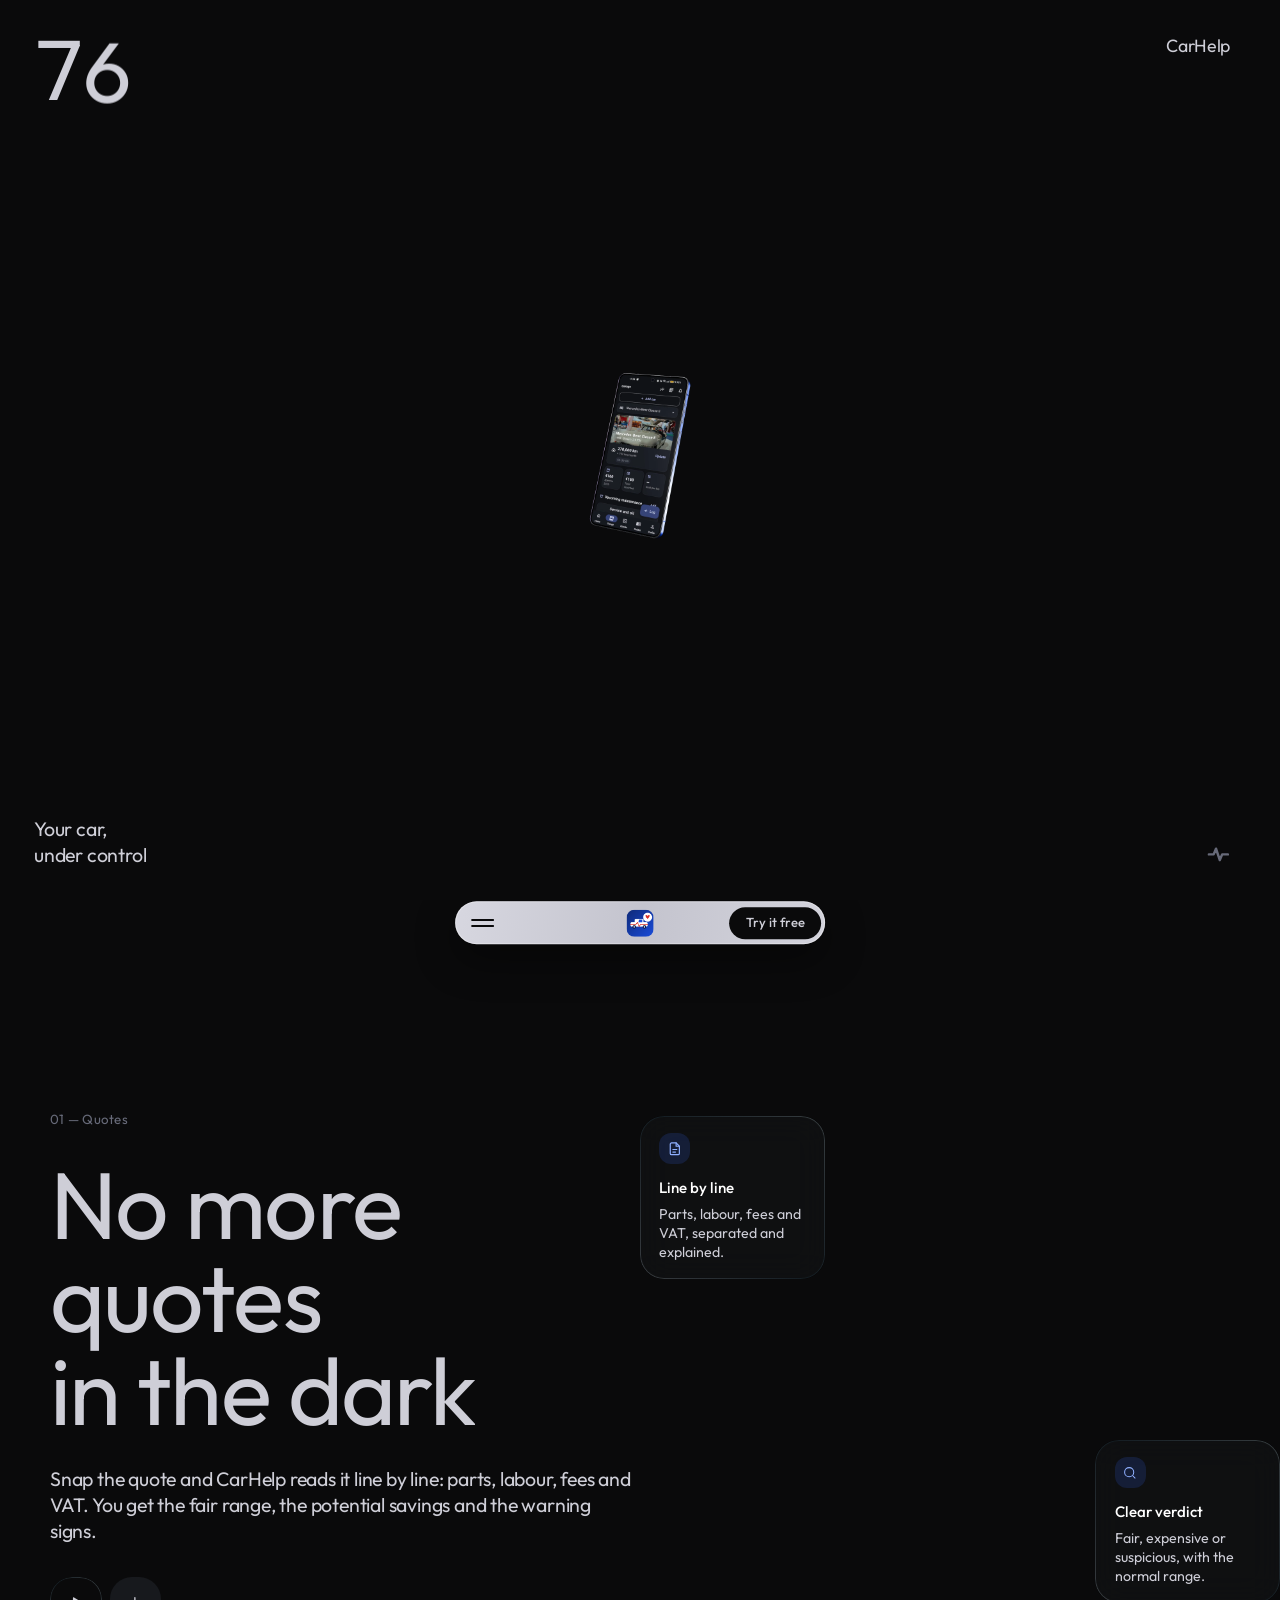
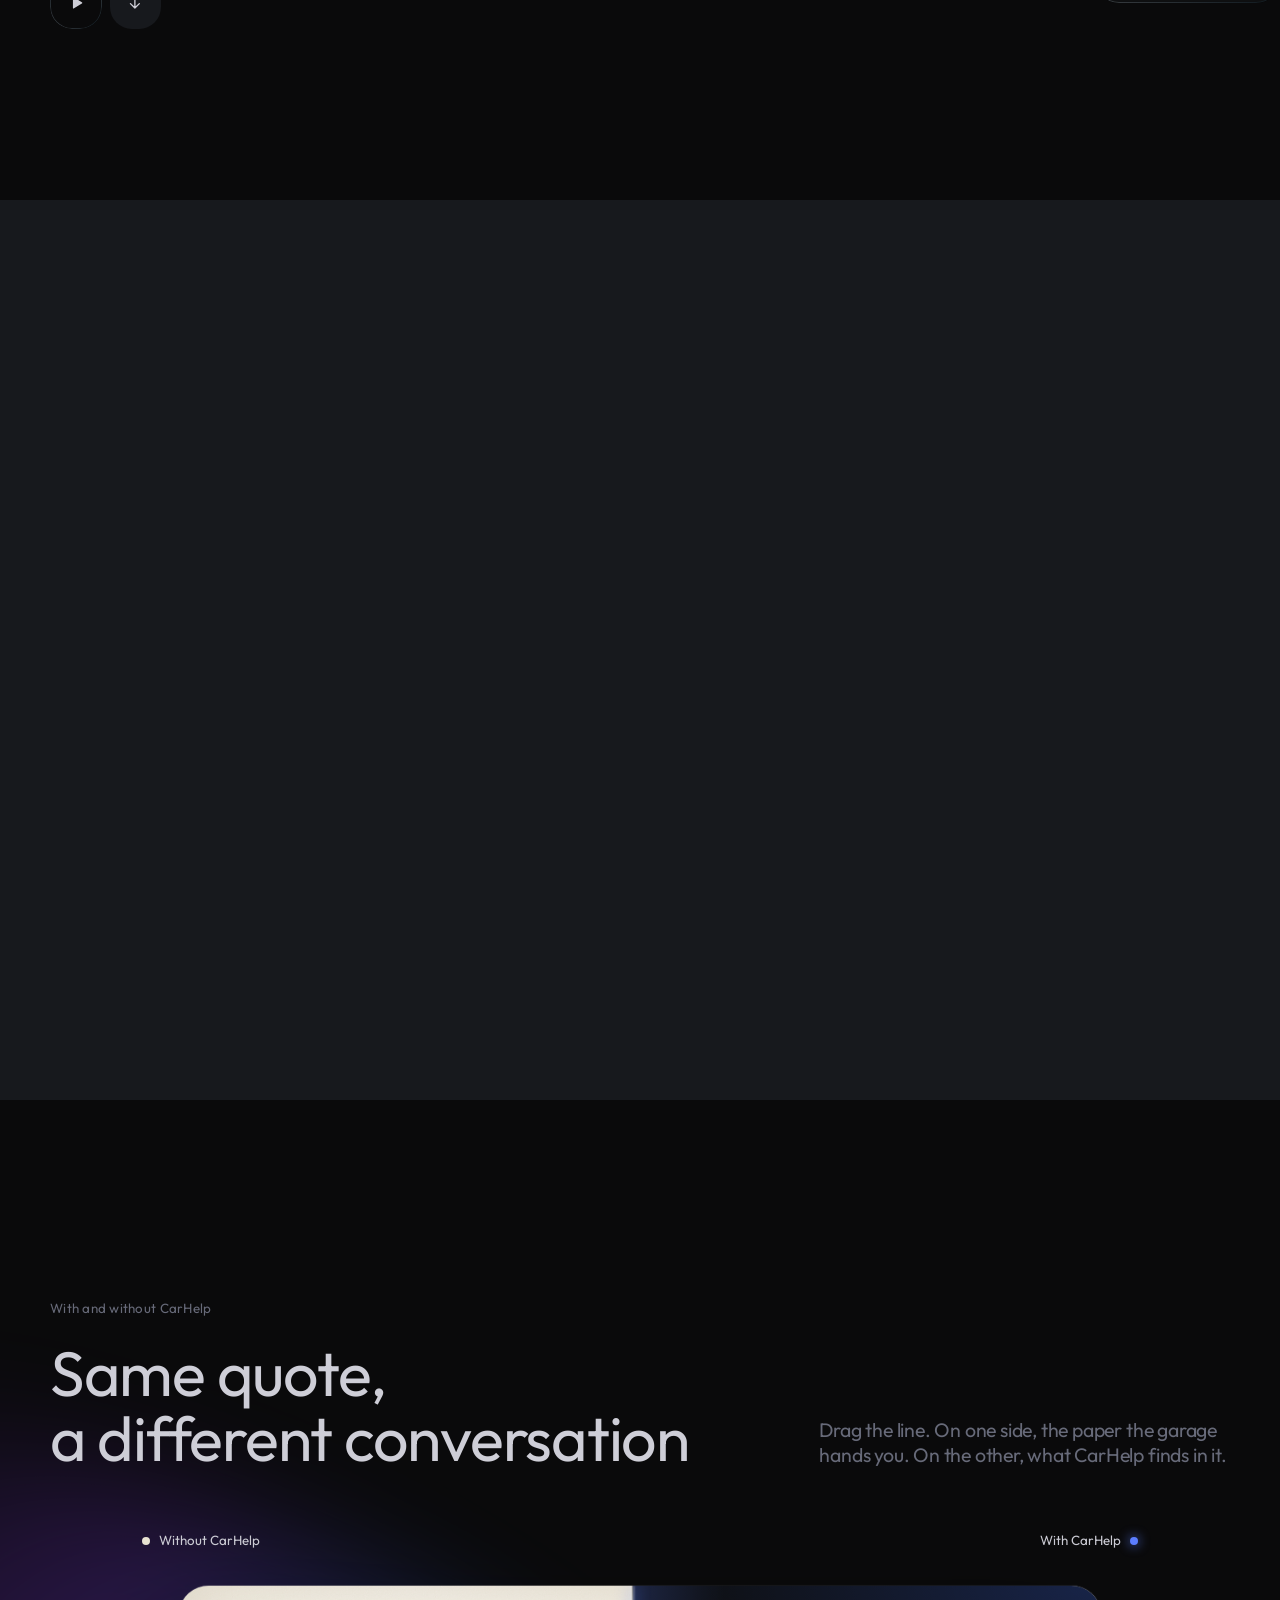
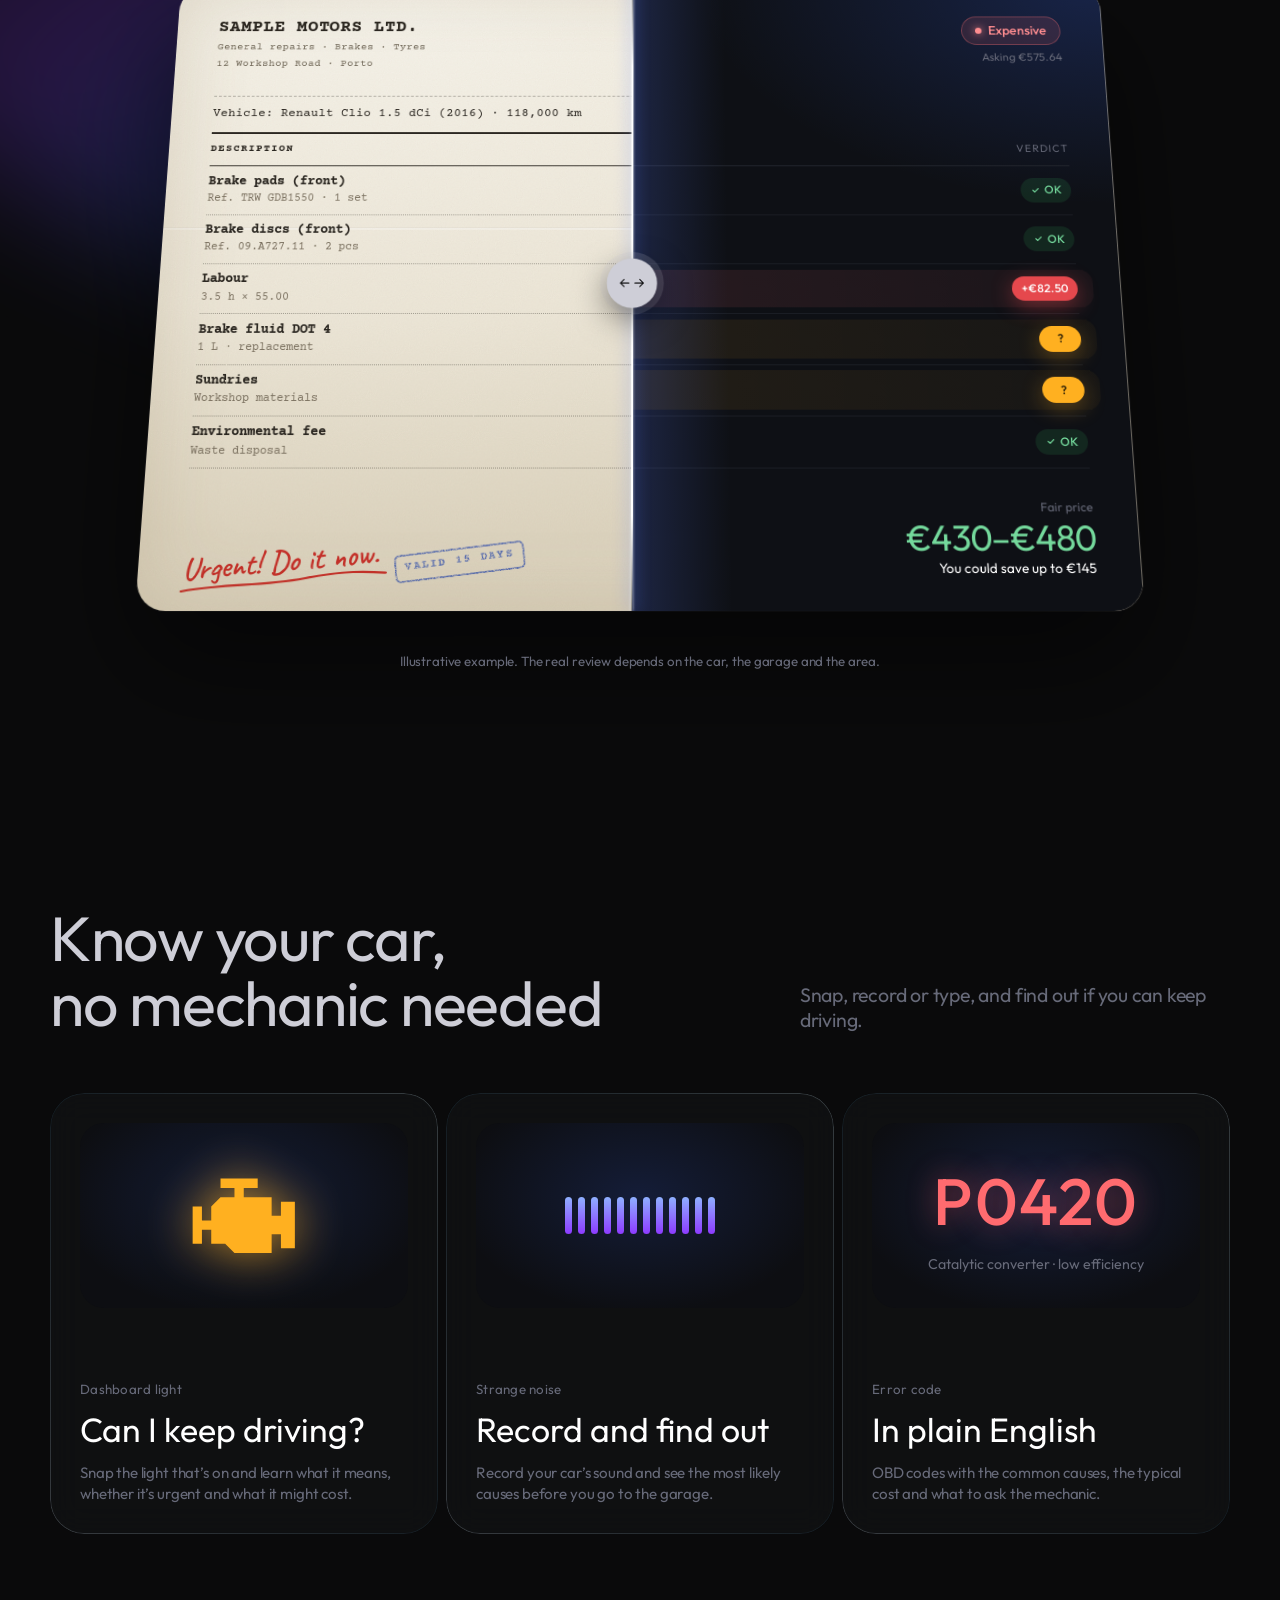
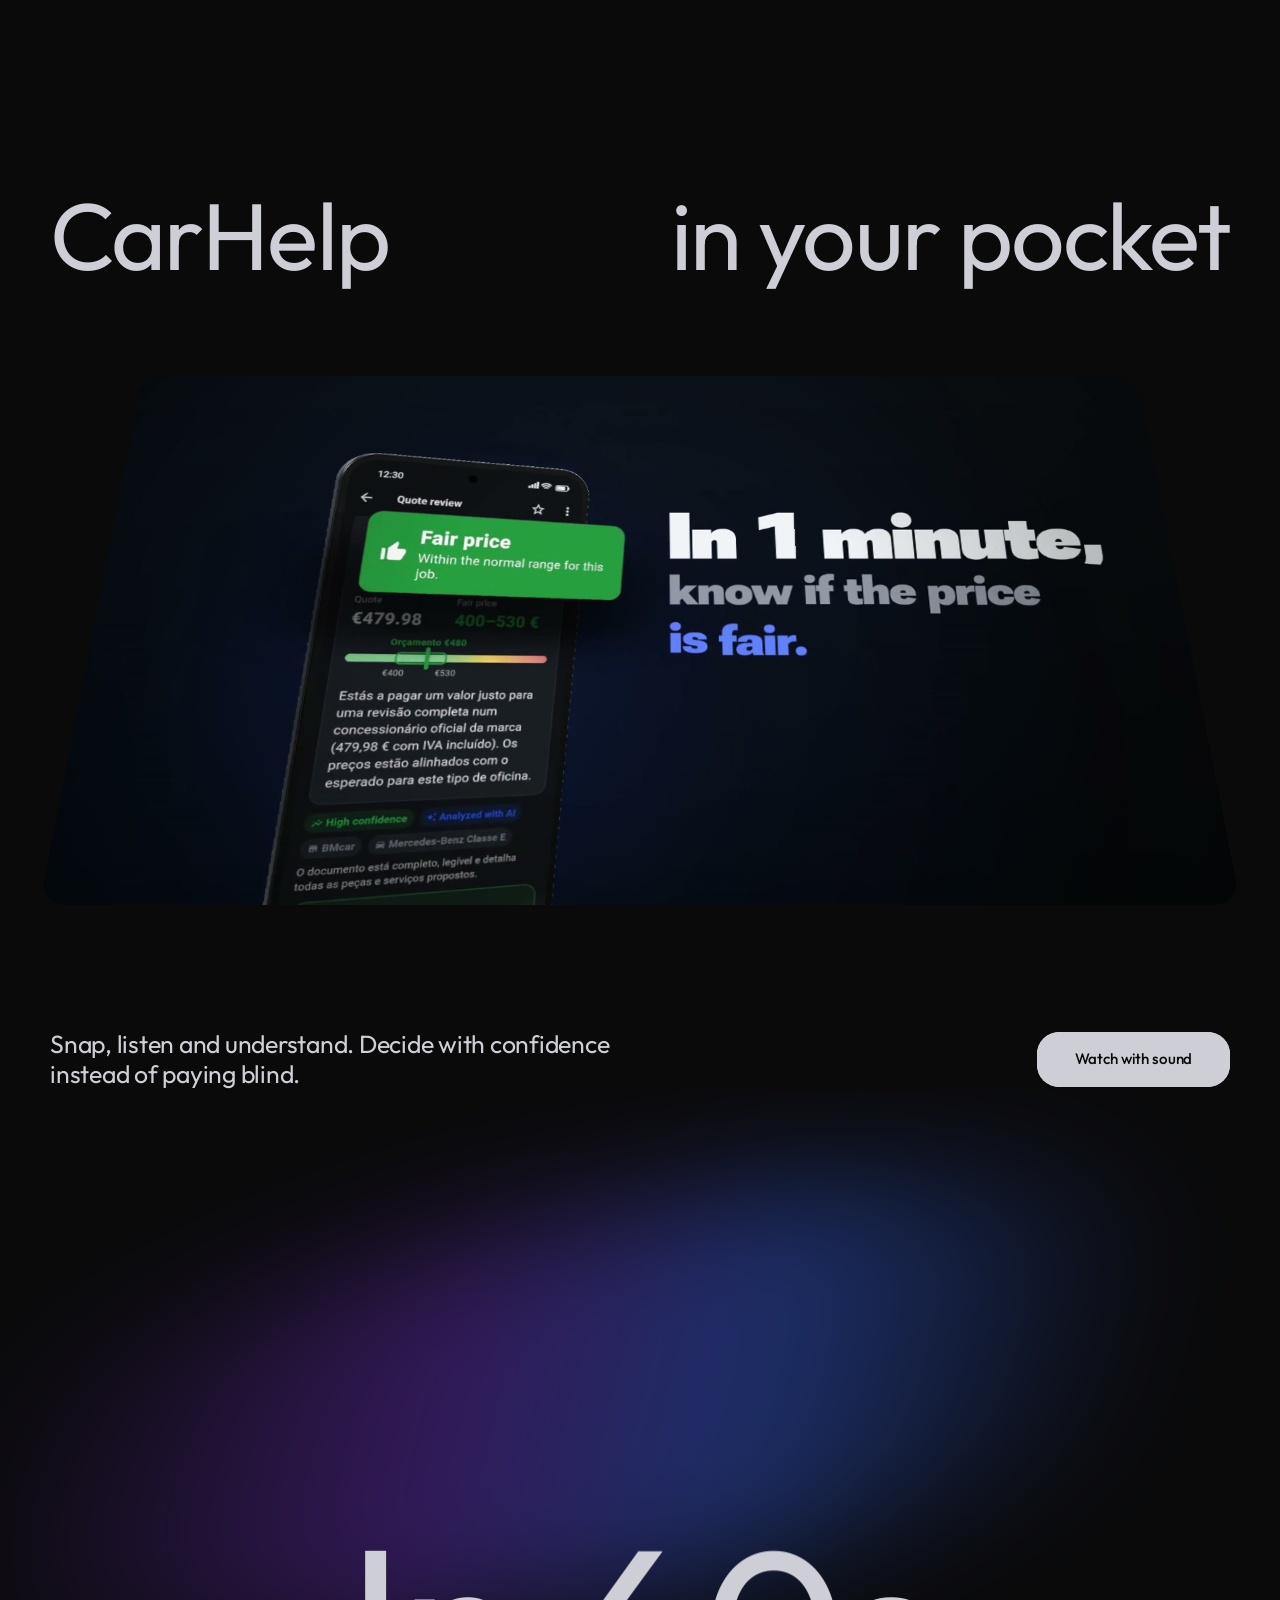
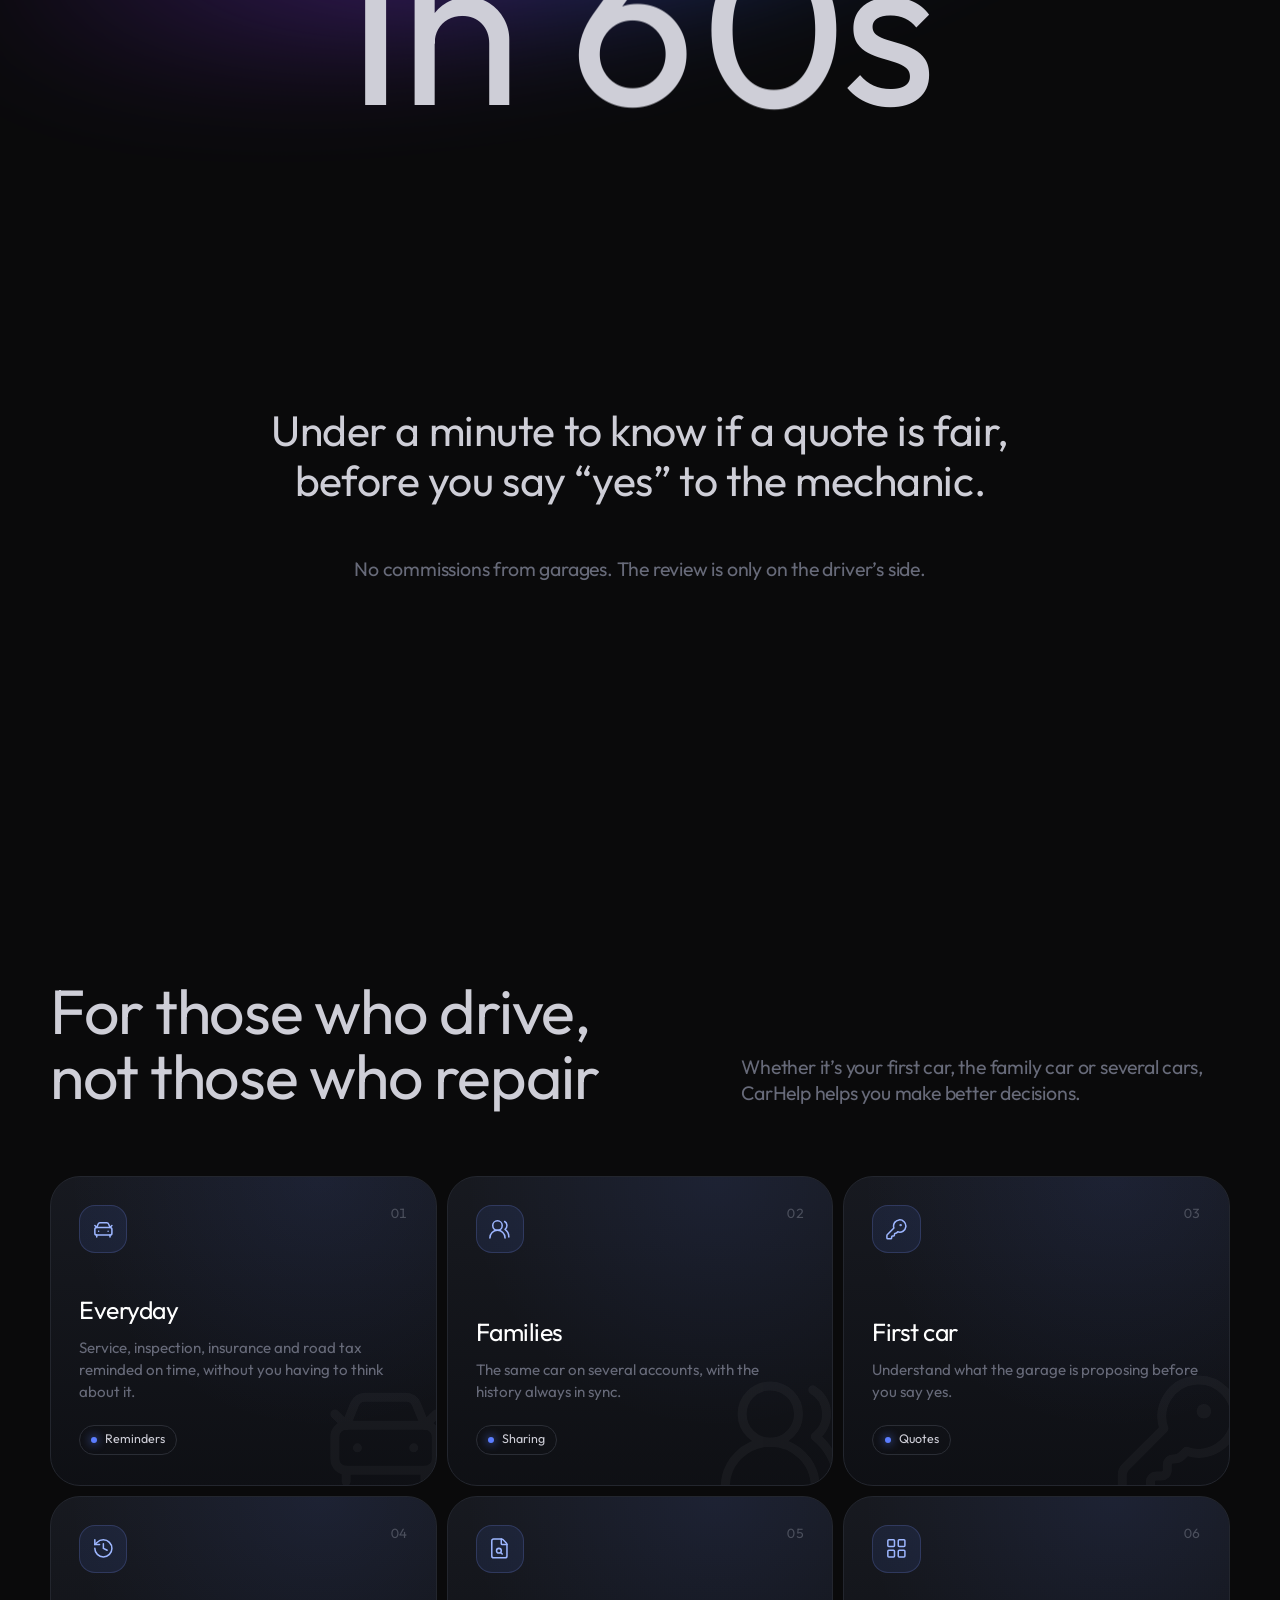
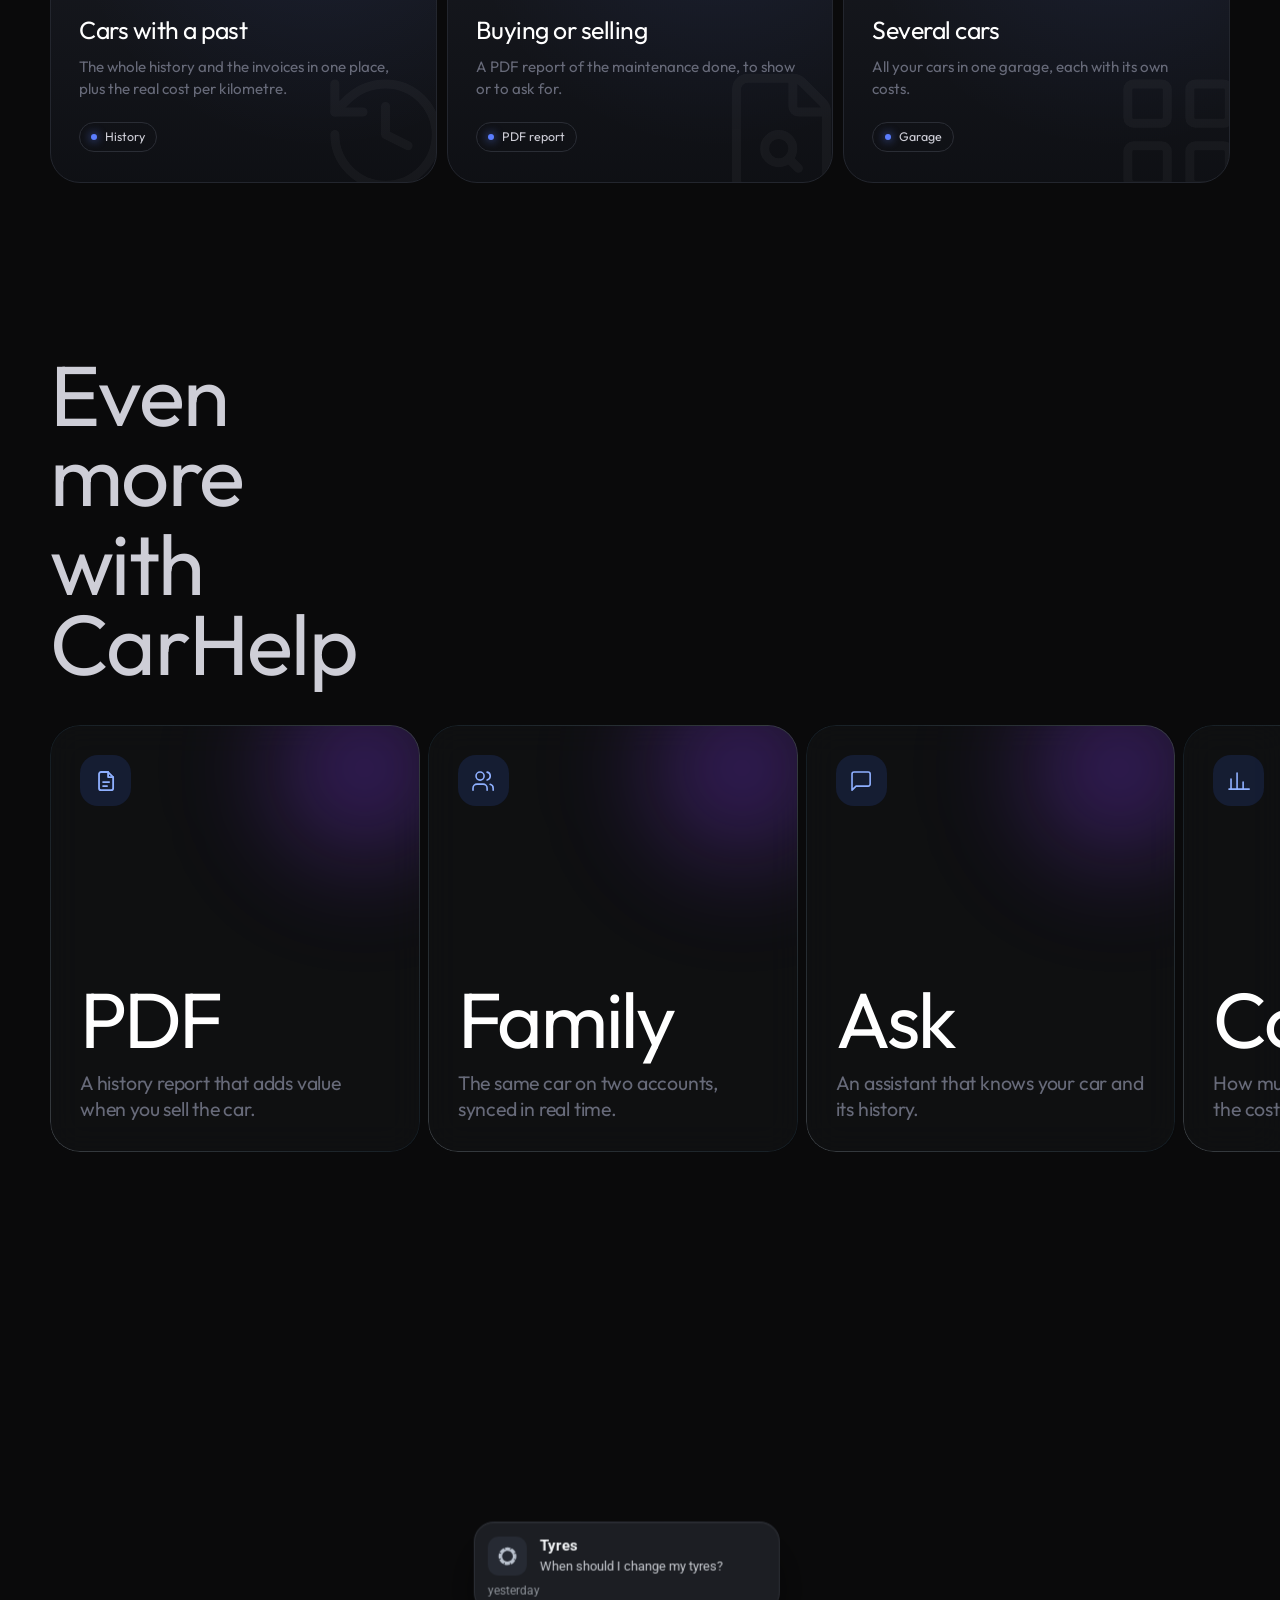
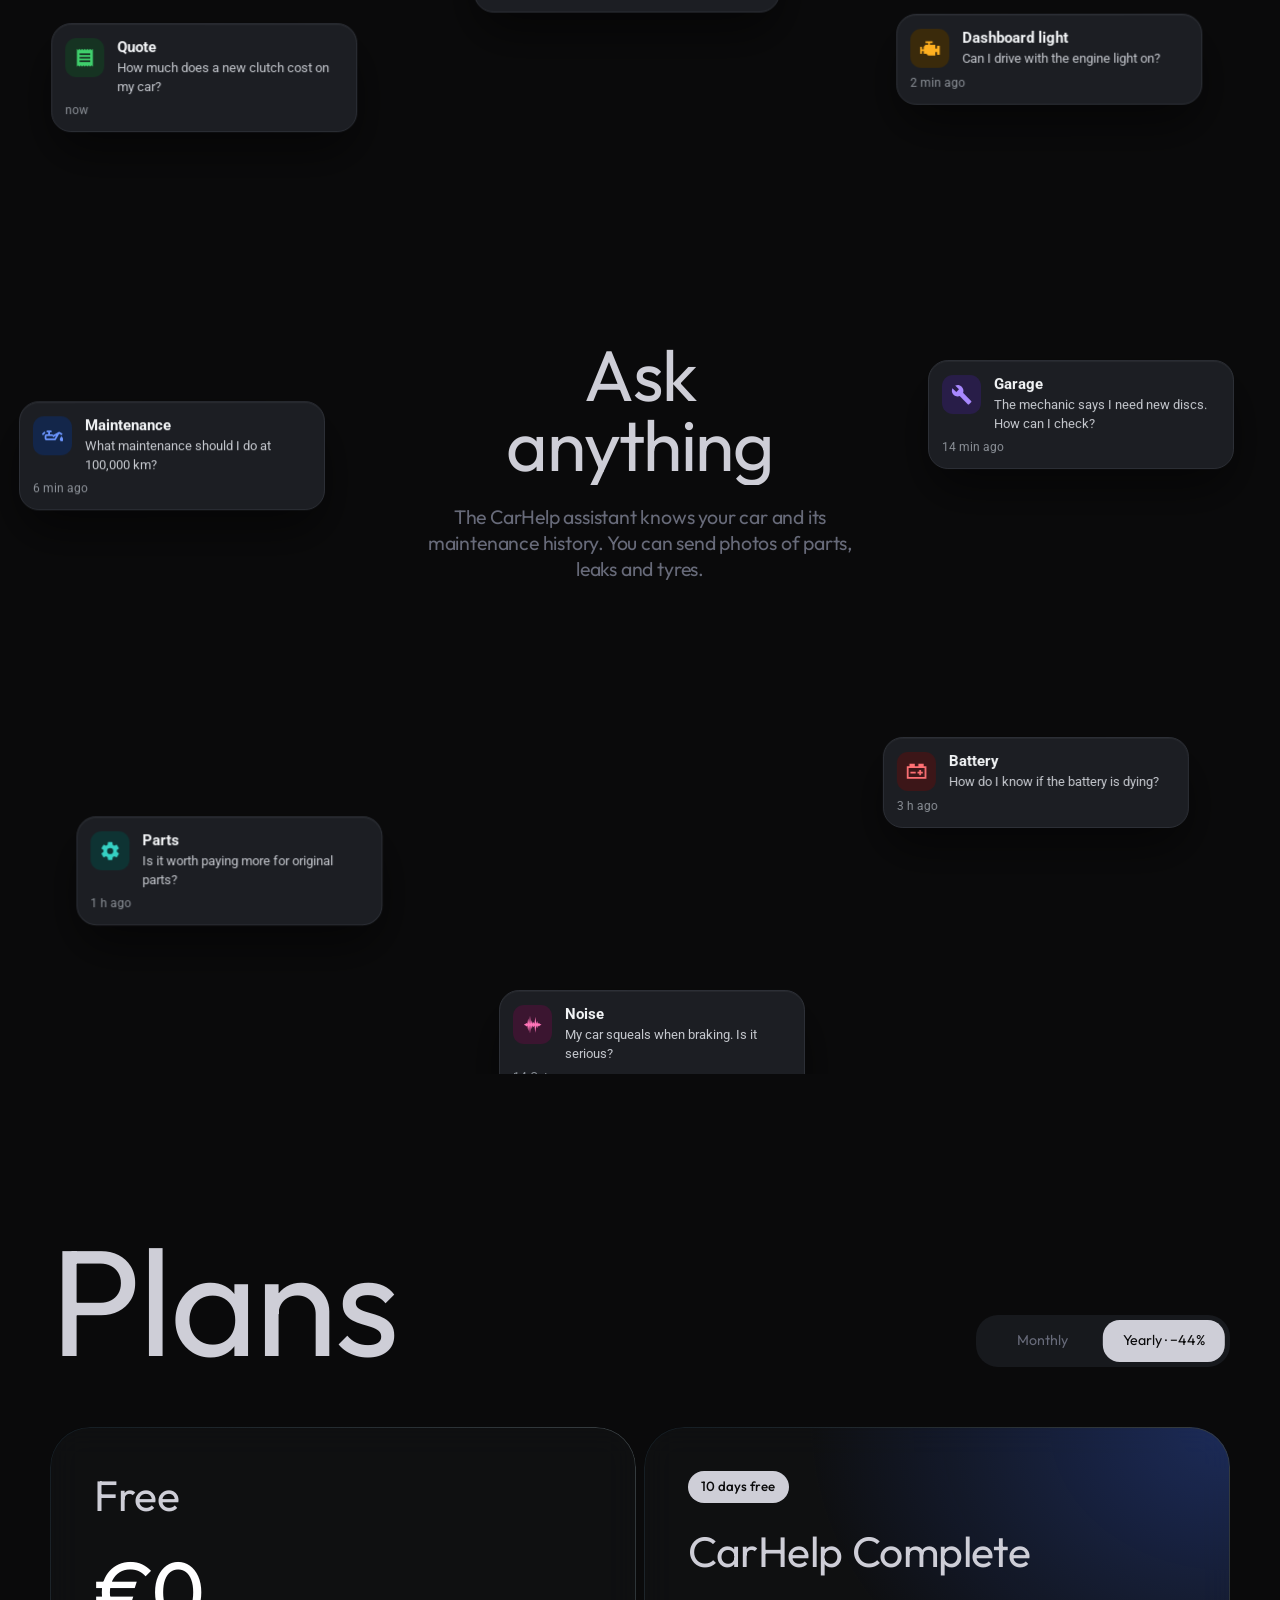
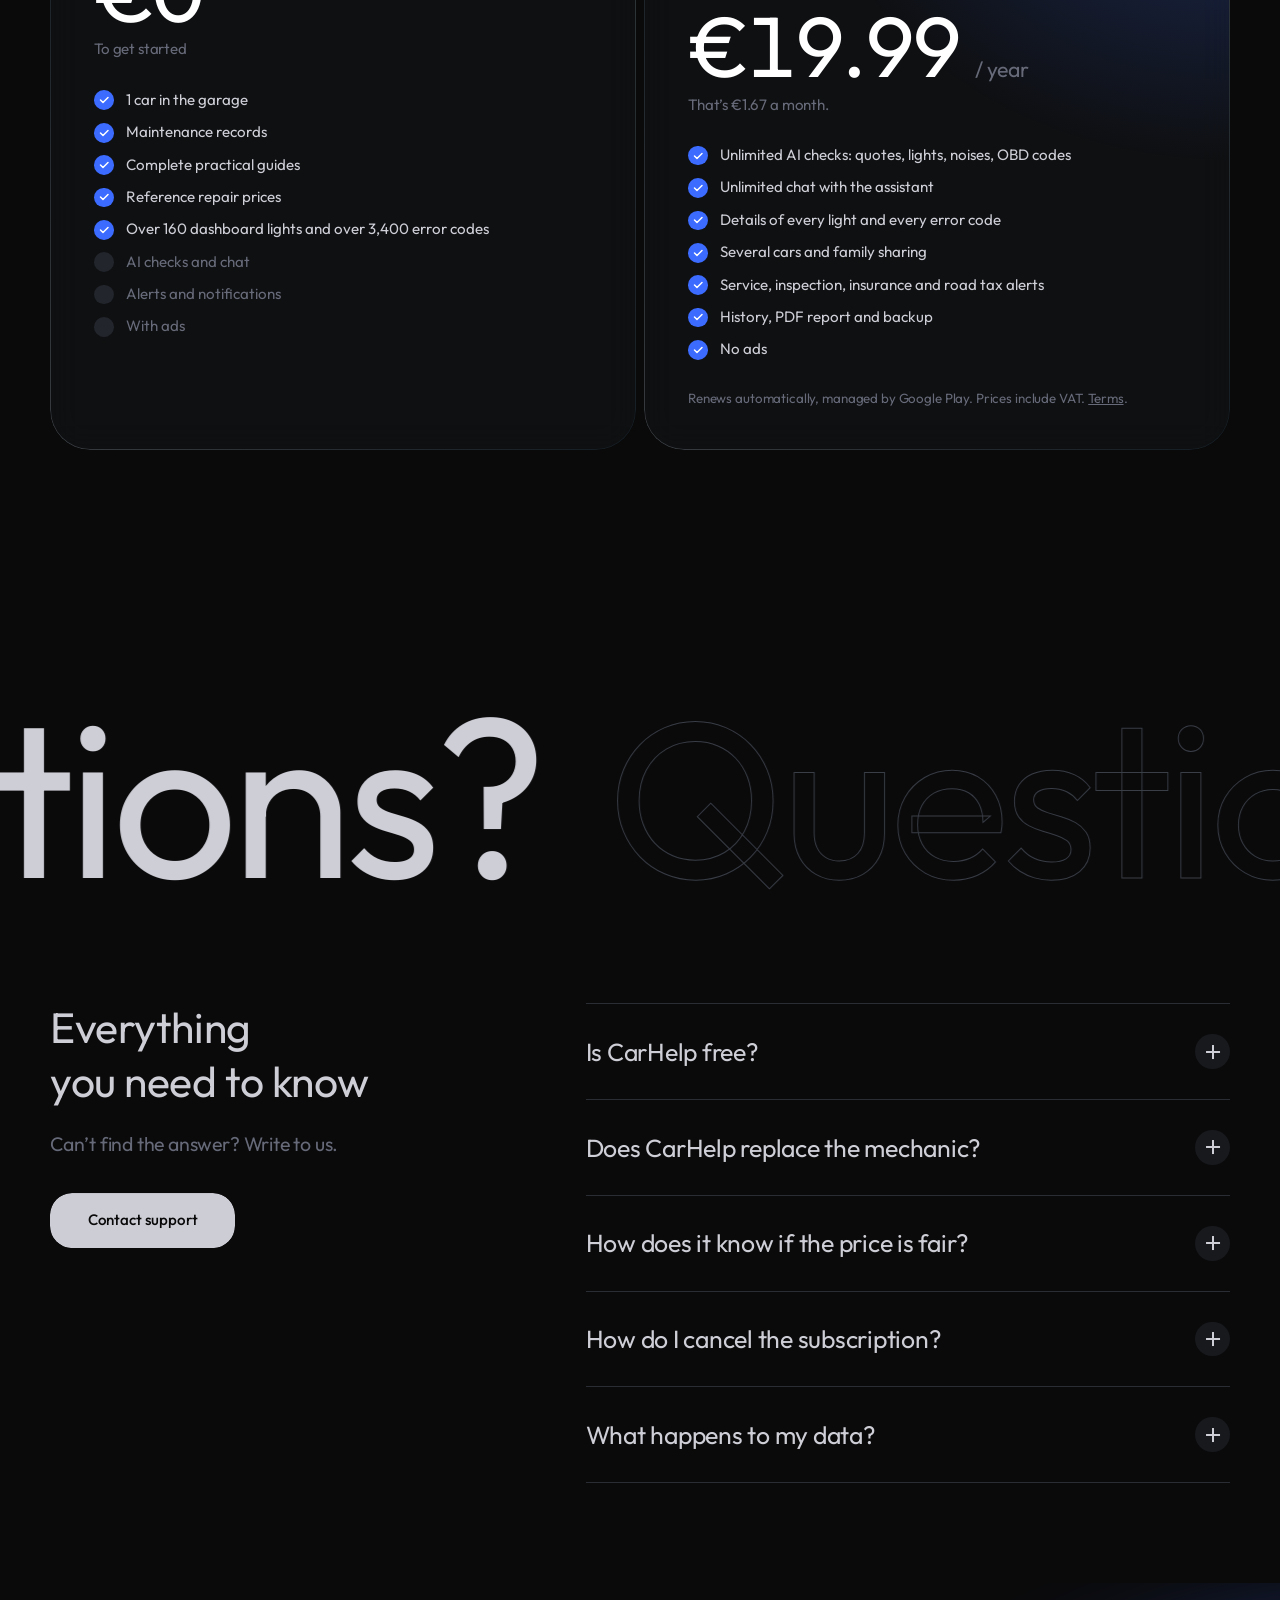
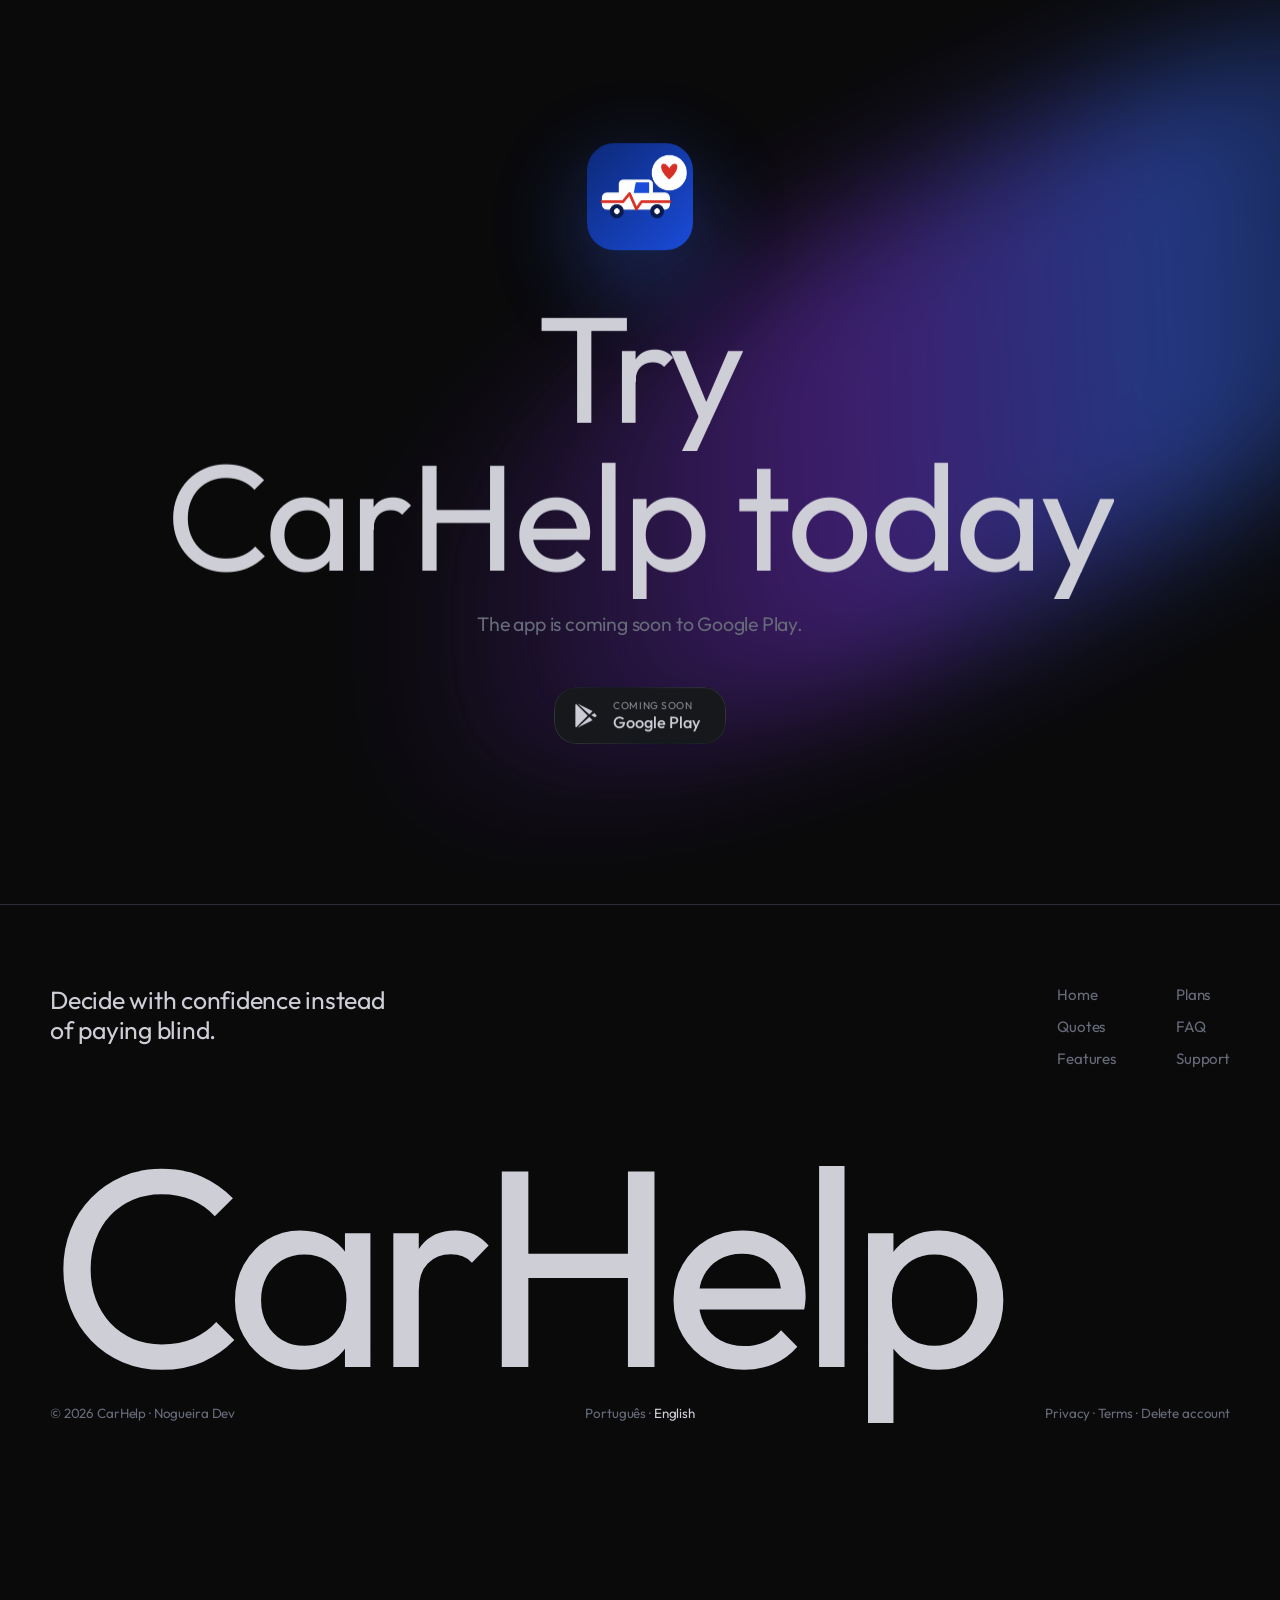
==== commit 68436e92: "Add files via upload" ====
--- a/en/index.html
+++ b/en/index.html
@@ -4,4 +4,4 @@
   {"@context":"https://schema.org","@type":"WebSite","name":"CarHelp","alternateName":["CarHelp app","carhelp.pt"],"url":"https://carhelp.pt/en/","inLanguage":"en"}
   </script> <script type="application/ld+json">
   {"@context":"https://schema.org","@type":"MobileApplication","name":"CarHelp","operatingSystem":"ANDROID","applicationCategory":"AutomotiveApplication","inLanguage":"en","description":"Snap the garage quote and find out in 1 minute if the price is fair. Understand dashboard lights, noises and error codes, and keep your car on track.","url":"https://carhelp.pt/en/","image":"https://carhelp.pt/media/app-icon.png","author":{"@type":"Organization","name":"Nogueira Dev"},"offers":{"@type":"Offer","price":"0","priceCurrency":"EUR"}}
-  </script> <link rel="stylesheet" href="../site.css"> <script>document.documentElement.classList.replace('no-js', 'js');</script>  <script src="../site-config.js"></script> </head> <body>  <svg width="0" height="0" style="position:absolute" aria-hidden="true"> <defs> <symbol id="i-down" viewBox="0 0 24 24" fill="none" stroke="currentColor" stroke-width="1.8" stroke-linecap="round" stroke-linejoin="round"><path d="M12 5v14M6 13l6 6 6-6"/></symbol> <symbol id="i-right" viewBox="0 0 24 24" fill="none" stroke="currentColor" stroke-width="1.8" stroke-linecap="round" stroke-linejoin="round"><path d="M5 12h14M13 6l6 6-6 6"/></symbol> <symbol id="i-left" viewBox="0 0 24 24" fill="none" stroke="currentColor" stroke-width="1.8" stroke-linecap="round" stroke-linejoin="round"><path d="M19 12H5M11 6l-6 6 6 6"/></symbol> <symbol id="i-play" viewBox="0 0 24 24" fill="currentColor"><path d="M8 5.5v13a1 1 0 0 0 1.5.86l10.6-6.5a1 1 0 0 0 0-1.72L9.5 4.64A1 1 0 0 0 8 5.5Z"/></symbol> <symbol id="i-close" viewBox="0 0 24 24" fill="none" stroke="currentColor" stroke-width="1.8" stroke-linecap="round"><path d="M6 6l12 12M18 6 6 18"/></symbol> <symbol id="i-menu" viewBox="0 0 24 24" fill="none" stroke="currentColor" stroke-width="1.8" stroke-linecap="round"><path d="M4 9h16M4 15h16"/></symbol> <symbol id="i-globe" viewBox="0 0 24 24" fill="none" stroke="currentColor" stroke-width="1.6" stroke-linecap="round" stroke-linejoin="round"><circle cx="12" cy="12" r="9"/><path d="M3 12h18M12 3a14 14 0 0 1 0 18M12 3a14 14 0 0 0 0 18"/></symbol> <symbol id="i-pulse"viewBox="0 0 24 24" fill="none" stroke="currentColor" stroke-width="2.6" stroke-linecap="round" stroke-linejoin="round"><path d="M2 12h5l2.5-6 4 12 2.5-6H22"/></symbol> <symbol id="i-gplay" viewBox="0 0 24 24" fill="currentColor"><path d="M3.6 1.6a1.3 1.3 0 0 0-.6 1.1v18.6c0 .5.2.9.6 1.1l10.4-10.4L3.6 1.6Zm11.8 9.3 2.9-2.9L5 1.4l10.4 9.5Zm0 2.2L5 22.6l13.3-6.6-2.9-2.9Zm4.9-3.5-3.3 1.9 3.3 1.9 1-.6a1 1 0 0 0 0-1.8l-1-.6Z"/></symbol> <symbol id="i-doc" viewBox="0 0 24 24" fill="none" stroke="currentColor" stroke-width="1.8" stroke-linecap="round" stroke-linejoin="round"><path d="M14 3H7a2 2 0 0 0-2 2v14a2 2 0 0 0 2 2h10a2 2 0 0 0 2-2V8z"/><path d="M14 3v5h5M9 13h6M9 17h4"/></symbol> <symbol id="i-warn" viewBox="0 0 24 24" fill="none" stroke="currentColor" stroke-width="1.8" stroke-linecap="round" stroke-linejoin="round"><path d="M12 9v4M12 17h.01"/><path d="M10.3 3.9 1.8 18a2 2 0 0 0 1.7 3h17a2 2 0 0 0 1.7-3L13.7 3.9a2 2 0 0 0-3.4 0z"/></symbol> <symbol id="i-wave" viewBox="0 0 24 24" fill="none" stroke="currentColor" stroke-width="1.8" stroke-linecap="round"><path d="M12 3v18M8 7v10M4 10v4M16 7v10M20 10v4"/></symbol> <symbol id="i-chip" viewBox="0 0 24 24" fill="none" stroke="currentColor" stroke-width="1.8" stroke-linecap="round" stroke-linejoin="round"><rect x="5" y="5" width="14" height="14" rx="2"/><path d="M9 9h6v6H9zM9 2v3M15 2v3M9 19v3M15 19v3M19 9h3M19 15h3M2 9h3M2 15h3"/></symbol> <symbol id="i-bell" viewBox="0 0 24 24" fill="none" stroke="currentColor" stroke-width="1.8" stroke-linecap="round" stroke-linejoin="round"><path d="M6 8a6 6 0 1 1 12 0c0 7 3 9 3 9H3s3-2 3-9"/><path d="M10.3 21a1.9 1.9 0 0 0 3.4 0"/></symbol> <symbol id="i-car" viewBox="0 0 24 24" fill="none" stroke="currentColor" stroke-width="1.6" stroke-linecap="round" stroke-linejoin="round"><path d="M3 13l2-6a2 2 0 0 1 1.9-1.4h10.2A2 2 0 0 1 19 7l2 6"/><path d="M3 13h18v4H3z"/><circle cx="7" cy="17.5" r="1.8"/><circle cx="17" cy="17.5" r="1.8"/></symbol> <symbol id="i-users" viewBox="0 0 24 24" fill="none" stroke="currentColor" stroke-width="1.6" stroke-linecap="round" stroke-linejoin="round"><path d="M16 21v-2a4 4 0 0 0-4-4H6a4 4 0 0 0-4 4v2"/><circle cx="9" cy="7" r="4"/><path d="M22 21v-2a4 4 0 0 0-3-3.9M16 3.1a4 4 0 0 1 0 7.8"/></symbol> <symbol id="i-key" viewBox="0 0 24 24" fill="none" stroke="currentColor" stroke-width="1.6" stroke-linecap="round" stroke-linejoin="round"><circle cx="7.5" cy="15.5" r="4.5"/><path d="M10.7 12.3 21 2M17 6l3 3M14 9l2 2"/></symbol> <symbol id="i-clock" viewBox="0 0 24 24" fill="none" stroke="currentColor" stroke-width="1.6" stroke-linecap="round"><circle cx="12" cy="12" r="9"/><path d="M12 7v5l3 2"/></symbol> <symbol id="i-search" viewBox="0 0 24 24" fill="none" stroke="currentColor" stroke-width="1.6" stroke-linecap="round"><circle cx="11" cy="11" r="7"/><path d="m20 20-3.5-3.5"/></symbol> <symbol id="i-truck" viewBox="0 0 24 24" fill="none" stroke="currentColor" stroke-width="1.6" stroke-linecap="round" stroke-linejoin="round"><path d="M2 6h11v10H2zM13 10h4l4 4v2h-8z"/><circle cx="6" cy="17.5" r="1.8"/><circle cx="17" cy="17.5" r="1.8"/></symbol> <symbol id="i-chat" viewBox="0 0 24 24" fill="none" stroke="currentColor" stroke-width="1.6" stroke-linecap="round" stroke-linejoin="round"><path d="M21 15a2 2 0 0 1-2 2H7l-4 4V5a2 2 0 0 1 2-2h14a2 2 0 0 1 2 2z"/></symbol> <symbol id="i-chart" viewBox="0 0 24 24" fill="none" stroke="currentColor" stroke-width="1.6" stroke-linecap="round"><path d="M4 20V10M10 20V4M16 20v-7M22 20H2"/></symbol> <symbol id="i-cloud" viewBox="0 0 24 24" fill="none" stroke="currentColor" stroke-width="1.6" stroke-linecap="round" stroke-linejoin="round"><path d="M17.5 19a4.5 4.5 0 0 0 .5-9h-1.3A7 7 0 1 0 4 15.3M12 12v9M8.5 15.5 12 12l3.5 3.5"/></symbol> <symbol id="n-receipt" viewBox="0 0 24 24"><path fill="currentColor" d="m3 22l1.5-1.5L6 22l1.5-1.5L9 22l1.5-1.5L12 22l1.5-1.5L15 22l1.5-1.5L18 22l1.5-1.5L21 22V2l-1.5 1.5L18 2l-1.5 1.5L15 2l-1.5 1.5L12 2l-1.5 1.5L9 2L7.5 3.5L6 2L4.5 3.5L3 2m15 7H6V7h12m0 6H6v-2h12m0 6H6v-2h12z"/></symbol> <symbol id="n-engine" viewBox="0 0 24 24"><path fill="currentColor" d="M7 4v2h3v2H7l-2 2v3H3v-3H1v8h2v-3h2v3h3l2 2h8v-4h2v3h3V9h-3v3h-2V8h-6V6h3V4z"/></symbol> <symbol id="n-oil" viewBox="0 0 24 24"><path fill="currentColor" d="M22 12.5s2 2.17 2 3.5a2 2 0 0 1-2 2a2 2 0 0 1-2-2c0-1.33 2-3.5 2-3.5M6 6h4a1 1 0 0 1 1 1a1 1 0 0 1-1 1H9v2h2c.74 0 1.39.4 1.73 1l6.51-3.76l3.26 1.89c.5.27.64.87.37 1.37c-.28.47-.87.64-1.37.36l-2.1-1.21l-3.65 6.32c-.34.61-1 1.03-1.75 1.03H5a2 2 0 0 1-2-2v-3a2 2 0 0 1 2-2h2V8H6a1 1 0 0 1-1-1a1 1 0 0 1 1-1m-1 6v3h9l2.06-3.57l-3.46 2l-.91-1.43zM.38 9.21L2.09 7.5c.41-.39 1.02-.39 1.41 0s.39 1 0 1.41l-1.71 1.71c-.39.38-1.02.38-1.41 0C0 10.23 0 9.6.38 9.21"/></symbol> <symbol id="n-wrench" viewBox="0 0 24 24"><path fill="currentColor" d="m22.7 19l-9.1-9.1c.9-2.3.4-5-1.5-6.9c-2-2-5-2.4-7.4-1.3L9 6L6 9L1.6 4.7C.4 7.1.9 10.1 2.9 12.1c1.9 1.9 4.6 2.4 6.9 1.5l9.1 9.1c.4.4 1 .4 1.4 0l2.3-2.3c.5-.4.5-1.1.1-1.4"/></symbol> <symbol id="n-cog" viewBox="0 0 24 24"><path fill="currentColor" d="M12 15.5A3.5 3.5 0 0 1 8.5 12A3.5 3.5 0 0 1 12 8.5a3.5 3.5 0 0 1 3.5 3.5a3.5 3.5 0 0 1-3.5 3.5m7.43-2.53c.04-.32.07-.64.07-.97s-.03-.66-.07-1l2.11-1.63c.19-.15.24-.42.12-.64l-2-3.46c-.12-.22-.39-.31-.61-.22l-2.49 1c-.52-.39-1.06-.73-1.69-.98l-.37-2.65A.506.506 0 0 0 14 2h-4c-.25 0-.46.18-.5.42l-.37 2.65c-.63.25-1.17.59-1.69.98l-2.49-1c-.22-.09-.49 0-.61.22l-2 3.46c-.13.22-.07.49.12.64L4.57 11c-.04.34-.07.67-.07 1s.03.65.07.97l-2.11 1.66c-.19.15-.25.42-.12.64l2 3.46c.12.22.39.3.61.22l2.49-1.01c.52.4 1.06.74 1.69.99l.37 2.65c.04.24.25.42.5.42h4c.25 0 .46-.18.5-.42l.37-2.65c.63-.26 1.17-.59 1.69-.99l2.49 1.01c.22.08.49 0 .61-.22l2-3.46c.12-.22.07-.49-.12-.64z"/></symbol> <symbol id="n-battery" viewBox="0 0 24 24"><path fill="currentColor" d="M4 3v3H1v14h22V6h-3V3h-6v3h-4V3zM3 8h18v10H3zm12 2v2h-2v2h2v2h2v-2h2v-2h-2v-2zM5 12v2h6v-2z"/></symbol> <symbol id="n-tire" viewBox="0 0 24 24"><path fill="currentColor" d="m19.66 9.64l-.36-.94l1.86-.7c-.92-2.12-2.56-3.82-4.62-4.86l-.8 1.78l-.92-.42l.8-1.8C14.5 2.26 13.28 2 12 2c-1.06 0-2.08.22-3.04.5l.68 1.84l-.94.36L8 2.84c-2.12.92-3.82 2.56-4.86 4.62l1.78.8l-.42.92l-1.8-.8C2.26 9.5 2 10.72 2 12c0 1.06.22 2.08.5 3.04l1.84-.68l.36.94l-1.86.7c.92 2.12 2.56 3.82 4.62 4.86l.8-1.78l.92.42l-.8 1.8c1.12.44 2.34.7 3.62.7c1.06 0 2.08-.22 3.04-.5l-.68-1.84l.94-.36l.7 1.86c2.12-.92 3.82-2.56 4.86-4.62l-1.78-.8l.42-.92l1.8.8c.44-1.12.7-2.34.7-3.62c0-1.06-.22-2.08-.5-3.04zm-5.36 7.9c-3.06 1.26-6.58-.18-7.84-3.24s.18-6.58 3.24-7.84s6.58.18 7.84 3.24a5.986 5.986 0 0 1-3.24 7.84"/></symbol> <symbol id="n-wave" viewBox="0 0 24 24"><path fill="currentColor" d="m22 12l-2 1l-1 1l-1-1l-1 3l-1-3l-1 8l-1-8l-1 2l-1-2l-1 4l-1-4l-1 9l-1-9l-1 6l-1-6l-1 1l-1-1l-2-1l2-1l1-1l1 1l1-6l1 6l1-9l1 9l1-4l1 4l1-2l1 2l1-8l1 8l1-3l1 3l1-1l1 1z"/></symbol> </defs> </svg>  <div class="loader" id="loader" aria-hidden="true"> <div class="ld-count" id="ldCount"><span class="ld-col"></span><span class="ld-col"></span></div> <span class="ld-brand">CarHelp</span> <div class="ld-img" id="ldImg"> <img src="../media/en/phone-inicio.webp" alt=""> <img src="../media/en/phone-analise.webp" alt=""> <img src="../media/en/phone-garagem.webp" alt=""> </div> <p class="ld-text"><span class="line"><span>Your car,</span></span><span class="line"><span>under control</span></span></p> <span class="ld-mark"><svg><use href="#i-pulse"/></svg></span> </div> <div class="curtain" id="curtain" aria-hidden="true"></div>  <div class="nav-dim" id="navDim" aria-hidden="true"></div> <nav class="navbar" id="navbar" aria-label="Navigation"> <button class="nb-menu" id="nbMenu" type="button" aria-label="Open menu" aria-expanded="false" aria-controls="navCard"><i></i><i></i></button> <a class="nb-logo" href="#topo" data-scroll aria-label="CarHelp, back to top"><img src="../media/app-icon.png" alt=""></a> <a class="nb-cta" href="#download" data-scroll><span class="l">Try it free</span><span class="s">Try it</span></a> </nav> <div class="nav-card" id="navCard" role="dialog" aria-modal="true" aria-label="Menu" aria-hidden="true"> <div class="nc-inner"> <div class="nc-top"> <div class="nc-links"> <a href="#topo" data-scroll data-nav="hero">Home</a> <a href="#orcamentos" data-scroll data-nav="orcamentos">Quotes</a> <a href="#garagem" data-scroll data-nav="garagem">Garage</a> <a href="#planos" data-scroll data-nav="planos">Plans</a> <a href="#perguntas" data-scroll data-nav="perguntas">FAQ</a> </div> <img class="nc-mark" src="../media/app-icon.png" alt=""> </div> <hr> <div class="nc-small"> <div><a href="mailto:support@carhelp.pt">Support</a><a href="terms.html" data-page>Terms of use</a><a href="privacy.html" data-page>Privacy</a></div> <div><a href="delete-account.html" data-page>Delete account</a><a href="#ajuda" data-scroll>Features</a></div> </div> <div class="nc-lang"><span>Language</span><div class="nc-seg"><a href="../" hreflang="pt-PT" lang="pt-PT" data-lang="pt" data-page aria-label="Português">PT</a><span class="on" lang="en" aria-current="true">EN</span></div></div> <a class="nc-cta" href="#download" data-scroll>Try it free</a> </div> </div> <button class="nc-close" id="ncClose" type="button" aria-label="Close menu"><svg><use href="#i-close"/></svg></button>  <div class="rig" id="rig" aria-hidden="true"><canvas id="phoneCanvas"></canvas></div> <main id="topo">  <section class="hero" data-phone="0"> <div class="aurora a1"></div> <div class="top"> <h1 class="h1 col-h" data-split> <span class="line"><span>Is this</span></span> <span class="line"><span>quote</span></span> <span class="line"><span><span class="star"><svg><use href="#i-pulse"/></svg></span>fair?</span></span> </h1> <div class="top-r" data-hero-in> <a class="logo" href="#topo" data-scroll><img src="../media/app-icon.png" alt="">CarHelp</a> <a class="lang-chip" href="../" hreflang="pt-PT" lang="pt-PT" data-lang="pt" data-page aria-label="Versão em português"><svg><use href="#i-globe"/></svg>PT</a> </div> </div> <div class="bottom"> <div class="col"> <p class="p1" data-hero-in>Snap the garage quote and, in 1 minute, know if the price is fair, what’s urgent and what to ask the mechanic.</p> <div class="actions" data-hero-in> <a class="btn" href="#download" data-scroll><span class="bg"></span>Try it free</a> <a class="ibtn gborder" href="#orcamentos" data-scroll aria-label="Scroll down"><span class="fill"></span><svg><use href="#i-down"/></svg></a> <button class="ibtn ink" type="button" data-video aria-label="Watch the video"><span class="fill"></span><svg><use href="#i-play"/></svg></button> </div> <p class="p3 grey note" data-hero-in>* 10 days free · cancel anytime</p> </div> </div> <div class="m-phone" data-mphone><img src="../media/en/phone-inicio.webp" alt="CarHelp home screen on a phone" width="800" height="1200" loading="lazy"></div> </section>  <section class="feature" id="orcamentos" data-phone="1"> <div class="copy col"> <span class="eyebrow" data-fade>01 — Quotes</span> <h2 class="h1 col-h" data-split><span class="line"><span>No more</span></span><span class="line"><span>quotes</span></span><span class="line"><span>in the dark</span></span></h2> <p class="p1" data-fade>Snap the quote and CarHelp reads it line by line: parts, labour, fees and VAT. You get the fair range, the potential savings and the warning signs.</p> <div class="row" data-fade> <button class="ibtn gborder" type="button" data-video aria-label="Watch the video"><span class="fill"></span><svg><use href="#i-play"/></svg></button> <a class="ibtn ink" href="#garagem" data-scroll aria-label="Continue"><span class="fill"></span><svg><use href="#i-down"/></svg></a> </div> </div> <div class="m-phone" data-mphone><img src="../media/en/phone-analise.webp" alt="Quote review in CarHelp: fair price, between €400 and €530" width="800" height="1200" loading="lazy"></div> <div class="callouts"> <div class="callout glass c-a" data-pop><i><svg><use href="#i-doc"/></svg></i><b>Line by line</b><span>Parts, labour, fees and VAT, separated and explained.</span></div> <div class="callout glass c-b" data-pop><i><svg><use href="#i-search"/></svg></i><b>Clear verdict</b><span>Fair, expensive or suspicious, with the normal range.</span></div> </div> </section>  <section class="feature" id="garagem" data-phone="2"> <div class="copy col"> <span class="eyebrow" data-fade>02 — Garage</span> <h2 class="h1 col-h" data-split><span class="line"><span>Keep</span></span><span class="line"><span>your car</span></span><span class="line"><span>on track</span></span></h2> <p class="p1" data-fade>Several cars, a history with invoices and the year’s costs. Service, inspection, insurance and road tax remind you on time, by date or by mileage.</p> <div class="tags" data-fade><span class="tag"><i></i>Service</span><span class="tag"><i style="background:#3fd27f"></i>Inspection</span><span class="tag"><i style="background:#ffb020"></i>Insurance</span><span class="tag"><i style="background:#ff5a5f"></i>Road tax</span></div> </div> <div class="m-phone" data-mphone><img src="../media/en/phone-garagem.webp" alt="CarHelp garage with mileage, costs and upcoming maintenance" width="800" height="1200" loading="lazy"></div> <div class="callouts"> <div class="callout glass c-a" data-pop><i><svg><use href="#i-bell"/></svg></i><b>Timely reminders</b><span>Service, inspection, insurance and road tax, by date or mileage.</span></div> <div class="callout glass c-b" data-pop><i><svg><use href="#i-chart"/></svg></i><b>Yearly costs</b><span>How much you spent and the cost per kilometre.</span></div> </div> </section>  <section class="vs-sec" id="comparar" data-phone="-1"> <div class="aurora a2"></div> <div class="vs-head"> <div> <span class="eyebrow" data-fade>With and without CarHelp</span> <h2 class="h2" data-split><span class="line"><span>Same quote,</span></span><span class="line"><span>a different conversation</span></span></h2> </div> <p class="p1 grey" data-fade>Drag the line. On one side, the paper the garage hands you. On the other, what CarHelp finds in it.</p> </div> <div class="vs-bar" data-fade><span class="vs-lab vs-lab-l"><i></i>Without CarHelp</span><span class="vs-lab vs-lab-r">With CarHelp<i></i></span></div> <div class="vs-wrap"> <div class="vs-stage" id="vsStage"> <div class="vs-layer vs-paper"> <div class="vs-doc"> <div class="vs-hd"> <div class="vs-co"><b>SAMPLE MOTORS LTD.</b><span>General repairs · Brakes · Tyres</span><span>12 Workshop Road · Porto</span></div> <div class="vs-no"><b>QUOTE</b><span>No. 0347 · 14/10/2026</span></div> </div> <div class="vs-car">Vehicle: Renault Clio 1.5 dCi (2016) · 118,000&nbsp;km</div> <div class="vs-th"><span>Description</span><span>Amount (€)</span></div> <div class="vs-r"><div><b>Brake pads (front)</b><small>Ref. TRW GDB1550 · 1 set</small></div><span class="vs-v">68.00</span></div> <div class="vs-r"><div><b>Brake discs (front)</b><small>Ref. 09.A727.11 · 2 pcs</small></div><span class="vs-v">142.00</span></div> <div class="vs-r"><div><b>Labour</b><small>3.5 h × 55.00</small></div><span class="vs-v">192.50</span></div> <div class="vs-r"><div><b>Brake fluid DOT 4</b><small>1 L · replacement</small></div><span class="vs-v">24.00</span></div> <div class="vs-r"><div><b>Sundries</b><small>Workshop materials</small></div><span class="vs-v">35.00</span></div> <div class="vs-r"><div><b>Environmental fee</b><small>Waste disposal</small></div><span class="vs-v">6.50</span></div> <div class="vs-ft"> <div class="vs-note"><span class="vs-scrawl">Urgent! Do it now.</span><span class="vs-stamp">Valid 15 days</span></div> <div class="vs-tot"><span>Subtotal <b>468.00</b></span><span>VAT 23% <b>107.64</b></span><span class="vs-total">TOTAL <b>€575.64</b></span></div> </div> </div> </div> <div class="vs-layer vs-app"> <div class="vs-doc"> <div class="vs-hd"> <div class="vs-ah"><img src="../media/app-icon.png" alt=""><div><b>Quote review</b><span>Renault Clio 1.5 dCi · 2016 · read in 42 s</span></div></div> <div class="vs-verdict vs-pop" data-reveal><span class="vs-pill">Expensive</span><span>Asking €575.64</span></div> </div> <div class="vs-car vs-chips"><span>6 lines checked</span><span class="r">1 overcharge</span><span class="a">2 questions to ask</span></div> <div class="vs-th"><span>What you’re charged</span><span>Verdict</span></div> <div class="vs-r ok" data-reveal><div><b>Brake pads</b><small>Normal price: €55–€75</small></div><span class="vs-c">OK</span></div> <div class="vs-r ok" data-reveal><div><b>Brake discs</b><small>Within normal: €120–€150</small></div><span class="vs-c">OK</span></div> <div class="vs-r bad" data-reveal><div><b>Labour</b><small>Normal is 1.5 to 2 h, not 3.5 h</small></div><span class="vs-c">+€82.50</span></div> <div class="vs-r warn" data-reveal><div><b>Brake fluid</b><small>Changed every 2 years: ask when it was last done</small></div><span class="vs-c">?</span></div> <div class="vs-r warn" data-reveal><div><b>Sundries</b><small>No explanation: ask for the breakdown</small></div><span class="vs-c">?</span></div> <div class="vs-r ok" data-reveal><div><b>Environmental fee</b><small>Usual amount</small></div><span class="vs-c">OK</span></div> <div class="vs-ft"> <div class="vs-note"><span class="vs-calm vs-pop" data-reveal><i></i>Can wait a few days: time to get a second quote</span></div> <div class="vs-fair vs-pop" data-reveal><span>Fair price</span><b>€430–€480</b><small>You could save up to €145</small></div> </div> </div> </div> <div class="vs-handle" id="vsHandle" role="slider" tabindex="0" aria-orientation="horizontal" aria-label="Compare the quote without and with CarHelp" aria-valuemin="0" aria-valuemax="100" aria-valuenow="50" aria-valuetext="50% with CarHelp"> <span class="vs-line"></span> <span class="vs-knob"><svg><use href="#i-left"/></svg><svg><use href="#i-right"/></svg></span> </div> </div> </div> <p class="p3 grey vs-fine" data-fade>Illustrative example. The real review depends on the car, the garage and the area.</p> </section>  <section class="trio-sec" id="ajuda"> <div class="head"> <h2 class="h2" data-split><span class="line"><span>Know your car,</span></span><span class="line"><span>no mechanic needed</span></span></h2> <p class="p1 grey" data-fade>Snap, record or type, and find out if you can keep driving.</p> </div> <div class="trio"> <article class="tcard glass" data-card> <div class="tvis vis-light"><svg viewBox="0 0 24 24" aria-hidden="true"><path fill="currentColor" d="M7 4v2h3v2H7l-2 2v3H3v-3H1v8h2v-3h2v3h3l2 2h8v-4h2v3h3V9h-3v3h-2V8h-6V6h3V4z"/></svg></div> <div><span class="eyebrow">Dashboard light</span><h3 class="h4">Can I keep driving?</h3><p class="p2 grey">Snap the light that’s on and learn what it means, whether it’s urgent and what it might cost.</p></div> </article> <article class="tcard glass" data-card> <div class="tvis vis-wave" aria-hidden="true"><i></i><i></i><i></i><i></i><i></i><i></i><i></i><i></i><i></i><i></i><i></i><i></i></div> <div><span class="eyebrow">Strange noise</span><h3 class="h4">Record and find out</h3><p class="p2 grey">Record your car’s sound and see the most likely causes before you go to the garage.</p></div> </article> <article class="tcard glass" data-card> <div class="tvis vis-code" aria-hidden="true"><b>P0420</b><span>Catalytic converter · low efficiency</span></div> <div><span class="eyebrow">Error code</span><h3 class="h4">In plain English</h3><p class="p2 grey">OBD codes with the common causes, the typical cost and what to ask the mechanic.</p></div> </article> </div> </section>  <section class="media-sec" data-phone="-1"> <div class="heads"> <h2 class="h1 media-h" data-split><span class="line"><span>CarHelp</span></span></h2> <h2 class="h1 media-h ta-r" data-split><span class="line"><span>in your pocket</span></span></h2> </div> <div class="media-wrap"> <div class="media-card" id="mediaCard"> <video src="../media/en/carhelp-desktop.mp4" muted loop playsinline preload="none" poster="../media/en/poster-desktop.jpg" data-lazyplay></video> </div> <div class="media-foot"> <p class="h5">Snap, listen and understand. Decide with confidence instead of paying blind.</p> <button class="btn" type="button" data-video><span class="bg"></span>Watch with sound</button> </div> </div> </section>  <section class="stats" data-phone="-1"> <div class="aurora a3"></div> <h3 class="h0" style="position:relative">In <span class="odo" data-odo="60"></span>s</h3> <p class="h3" data-fade style="position:relative">Under a minute to know if a quote is fair, <br class="br-d">before you say “yes” to the mechanic.</p> <p class="p1 grey" data-fade style="position:relative">No commissions from garages. The review is only on the driver’s side.</p> </section>  <section class="who" data-phone="-1"> <div class="intro"> <h2 class="h2" data-split><span class="line"><span>For those who drive,</span></span><span class="line"><span>not those who repair</span></span></h2> <p class="p1 grey" data-fade>Whether it’s your first car, the family car or several cars, CarHelp helps you make better decisions.</p> </div> <div class="who-grid"> <article class="who-card" data-card> <div class="wc-top"><span class="wc-ic"><svg viewBox="0 0 24 24" fill="none" stroke="currentColor" stroke-width="1.6" stroke-linecap="round" stroke-linejoin="round" aria-hidden="true"><path d="m21 8l-2 2l-1.5-3.7A2 2 0 0 0 15.646 5H8.4a2 2 0 0 0-1.903 1.257L5 10L3 8m4 6h.01M17 14h.01"/><rect width="18" height="8" x="3" y="10" rx="2"/><path d="M5 18v2m14-2v2"/></svg></span><span class="wc-n">01</span></div> <div class="wc-body"><h3 class="wc-t">Everyday</h3><p class="wc-d">Service, inspection, insurance and road tax reminded on time, without you having to think about it.</p><span class="wc-tag">Reminders</span></div> <span class="wc-ghost" aria-hidden="true"><svg viewBox="0 0 24 24" fill="none" stroke="currentColor" stroke-width="1.6" stroke-linecap="round" stroke-linejoin="round" aria-hidden="true"><path d="m21 8l-2 2l-1.5-3.7A2 2 0 0 0 15.646 5H8.4a2 2 0 0 0-1.903 1.257L5 10L3 8m4 6h.01M17 14h.01"/><rect width="18" height="8" x="3" y="10" rx="2"/><path d="M5 18v2m14-2v2"/></svg></span> </article> <article class="who-card" data-card> <div class="wc-top"><span class="wc-ic"><svg viewBox="0 0 24 24" fill="none" stroke="currentColor" stroke-width="1.6" stroke-linecap="round" stroke-linejoin="round" aria-hidden="true"><path d="M18 21a8 8 0 0 0-16 0"/><circle cx="10" cy="8" r="5"/><path d="M22 20c0-3.37-2-6.5-4-8a5 5 0 0 0-.45-8.3"/></svg></span><span class="wc-n">02</span></div> <div class="wc-body"><h3 class="wc-t">Families</h3><p class="wc-d">The same car on several accounts, with the history always in sync.</p><span class="wc-tag">Sharing</span></div> <span class="wc-ghost" aria-hidden="true"><svg viewBox="0 0 24 24" fill="none" stroke="currentColor" stroke-width="1.6" stroke-linecap="round" stroke-linejoin="round" aria-hidden="true"><path d="M18 21a8 8 0 0 0-16 0"/><circle cx="10" cy="8" r="5"/><path d="M22 20c0-3.37-2-6.5-4-8a5 5 0 0 0-.45-8.3"/></svg></span> </article> <article class="who-card" data-card> <div class="wc-top"><span class="wc-ic"><svg viewBox="0 0 24 24" fill="none" stroke="currentColor" stroke-width="1.6" stroke-linecap="round" stroke-linejoin="round" aria-hidden="true"><path d="M2.586 17.414A2 2 0 0 0 2 18.828V21a1 1 0 0 0 1 1h3a1 1 0 0 0 1-1v-1a1 1 0 0 1 1-1h1a1 1 0 0 0 1-1v-1a1 1 0 0 1 1-1h.172a2 2 0 0 0 1.414-.586l.814-.814a6.5 6.5 0 1 0-4-4z"/><circle cx="16.5" cy="7.5" r=".5" fill="currentColor"/></svg></span><span class="wc-n">03</span></div> <div class="wc-body"><h3 class="wc-t">First car</h3><p class="wc-d">Understand what the garage is proposing before you say yes.</p><span class="wc-tag">Quotes</span></div> <span class="wc-ghost" aria-hidden="true"><svg viewBox="0 0 24 24" fill="none" stroke="currentColor" stroke-width="1.6" stroke-linecap="round" stroke-linejoin="round" aria-hidden="true"><path d="M2.586 17.414A2 2 0 0 0 2 18.828V21a1 1 0 0 0 1 1h3a1 1 0 0 0 1-1v-1a1 1 0 0 1 1-1h1a1 1 0 0 0 1-1v-1a1 1 0 0 1 1-1h.172a2 2 0 0 0 1.414-.586l.814-.814a6.5 6.5 0 1 0-4-4z"/><circle cx="16.5" cy="7.5" r=".5" fill="currentColor"/></svg></span> </article> <article class="who-card" data-card> <div class="wc-top"><span class="wc-ic"><svg viewBox="0 0 24 24" fill="none" stroke="currentColor" stroke-width="1.6" stroke-linecap="round" stroke-linejoin="round" aria-hidden="true"><path d="M3 12a9 9 0 1 0 9-9a9.75 9.75 0 0 0-6.74 2.74L3 8"/><path d="M3 3v5h5m4-1v5l4 2"/></svg></span><span class="wc-n">04</span></div> <div class="wc-body"><h3 class="wc-t">Cars with a past</h3><p class="wc-d">The whole history and the invoices in one place, plus the real cost per kilometre.</p><span class="wc-tag">History</span></div> <span class="wc-ghost" aria-hidden="true"><svg viewBox="0 0 24 24" fill="none" stroke="currentColor" stroke-width="1.6" stroke-linecap="round" stroke-linejoin="round" aria-hidden="true"><path d="M3 12a9 9 0 1 0 9-9a9.75 9.75 0 0 0-6.74 2.74L3 8"/><path d="M3 3v5h5m4-1v5l4 2"/></svg></span> </article> <article class="who-card" data-card> <div class="wc-top"><span class="wc-ic"><svg viewBox="0 0 24 24" fill="none" stroke="currentColor" stroke-width="1.6" stroke-linecap="round" stroke-linejoin="round" aria-hidden="true"><path d="M6 22a2 2 0 0 1-2-2V4a2 2 0 0 1 2-2h8a2.4 2.4 0 0 1 1.704.706l3.588 3.588A2.4 2.4 0 0 1 20 8v12a2 2 0 0 1-2 2z"/><path d="M14 2v5a1 1 0 0 0 1 1h5"/><circle cx="11.5" cy="14.5" r="2.5"/><path d="M13.3 16.3L15 18"/></svg></span><span class="wc-n">05</span></div> <div class="wc-body"><h3 class="wc-t">Buying or selling</h3><p class="wc-d">A PDF report of the maintenance done, to show or to ask for.</p><span class="wc-tag">PDF report</span></div> <span class="wc-ghost" aria-hidden="true"><svg viewBox="0 0 24 24" fill="none" stroke="currentColor" stroke-width="1.6" stroke-linecap="round" stroke-linejoin="round" aria-hidden="true"><path d="M6 22a2 2 0 0 1-2-2V4a2 2 0 0 1 2-2h8a2.4 2.4 0 0 1 1.704.706l3.588 3.588A2.4 2.4 0 0 1 20 8v12a2 2 0 0 1-2 2z"/><path d="M14 2v5a1 1 0 0 0 1 1h5"/><circle cx="11.5" cy="14.5" r="2.5"/><path d="M13.3 16.3L15 18"/></svg></span> </article> <article class="who-card" data-card> <div class="wc-top"><span class="wc-ic"><svg viewBox="0 0 24 24" fill="none" stroke="currentColor" stroke-width="1.6" stroke-linecap="round" stroke-linejoin="round" aria-hidden="true"><rect width="7" height="7" x="3" y="3" rx="1"/><rect width="7" height="7" x="14" y="3" rx="1"/><rect width="7" height="7" x="14" y="14" rx="1"/><rect width="7" height="7" x="3" y="14" rx="1"/></svg></span><span class="wc-n">06</span></div> <div class="wc-body"><h3 class="wc-t">Several cars</h3><p class="wc-d">All your cars in one garage, each with its own costs.</p><span class="wc-tag">Garage</span></div> <span class="wc-ghost" aria-hidden="true"><svg viewBox="0 0 24 24" fill="none" stroke="currentColor" stroke-width="1.6" stroke-linecap="round" stroke-linejoin="round" aria-hidden="true"><rect width="7" height="7" x="3" y="3" rx="1"/><rect width="7" height="7" x="14" y="3" rx="1"/><rect width="7" height="7" x="14" y="14" rx="1"/><rect width="7" height="7" x="3" y="14" rx="1"/></svg></span> </article> </div> </section>  <section class="more" data-phone="-1"> <div class="pinbox"> <div class="head"> <h2 class="h2" data-split><span class="line"><span>Even more</span></span><span class="line"><span>with CarHelp</span></span></h2> <p class="p1 grey more-hint"><span class="hint-m">Swipe sideways to see more.</span></p> </div> <div class="track" id="track"> <div class="mcard glass"><span class="glow"></span><div class="icon"><svg><use href="#i-doc"/></svg></div><div><div class="big">PDF</div><p class="p1 grey" style="margin-top:12px">A history report that adds value when you sell the car.</p></div></div> <div class="mcard glass"><span class="glow"></span><div class="icon"><svg><use href="#i-users"/></svg></div><div><div class="big">Family</div><p class="p1 grey" style="margin-top:12px">The same car on two accounts, synced in real time.</p></div></div> <div class="mcard glass"><span class="glow"></span><div class="icon"><svg><use href="#i-chat"/></svg></div><div><div class="big">Ask</div><p class="p1 grey" style="margin-top:12px">An assistant that knows your car and its history.</p></div></div> <div class="mcard glass"><span class="glow"></span><div class="icon"><svg><use href="#i-chart"/></svg></div><div><div class="big">Costs</div><p class="p1 grey" style="margin-top:12px">How much you spent this year and the cost per kilometre.</p></div></div> <div class="mcard glass"><span class="glow"></span><div class="icon"><svg><use href="#i-search"/></svg></div><div><div class="big">Compare</div><p class="p1 grey" style="margin-top:12px">Two quotes side by side, so you choose better.</p></div></div> <div class="mcard glass"><span class="glow"></span><div class="icon"><svg><use href="#i-cloud"/></svg></div><div><div class="big">Backup</div><p class="p1 grey" style="margin-top:12px">Export or delete your data whenever you like.</p></div></div> </div> </div> </section>  <section class="ask" id="perguntar" data-phone="-1"> <div class="ask-copy"> <h2 class="h1 ask-h" data-split><span class="line"><span>Ask</span></span><span class="line"><span>anything</span></span></h2> <p class="p1 grey" data-fade>The CarHelp assistant knows your car and its maintenance history. You can send photos of parts, leaks and tyres.</p> </div> <div class="nf-field" id="nfField" aria-label="Examples of questions for the assistant"> <div class="nf-wrap"><article class="nf" data-tone="green"><span class="nf-ic"><svg><use href="#n-receipt"/></svg></span><div class="nf-tx"><b>Quote</b><p>How much does a new clutch cost on my car?</p></div><time>now</time></article></div> <div class="nf-wrap"><article class="nf" data-tone="amber"><span class="nf-ic"><svg><use href="#n-engine"/></svg></span><div class="nf-tx"><b>Dashboard light</b><p>Can I drive with the engine light on?</p></div><time>2 min ago</time></article></div> <div class="nf-wrap"><article class="nf" data-tone="blue"><span class="nf-ic"><svg><use href="#n-oil"/></svg></span><div class="nf-tx"><b>Maintenance</b><p>What maintenance should I do at 100,000&nbsp;km?</p></div><time>6 min ago</time></article></div> <div class="nf-wrap"><article class="nf" data-tone="violet"><span class="nf-ic"><svg><use href="#n-wrench"/></svg></span><div class="nf-tx"><b>Garage</b><p>The mechanic says I need new discs. How can I check?</p></div><time>14 min ago</time></article></div> <div class="nf-wrap"><article class="nf" data-tone="teal"><span class="nf-ic"><svg><use href="#n-cog"/></svg></span><div class="nf-tx"><b>Parts</b><p>Is it worth paying more for original parts?</p></div><time>1 h ago</time></article></div> <div class="nf-wrap"><article class="nf" data-tone="red"><span class="nf-ic"><svg><use href="#n-battery"/></svg></span><div class="nf-tx"><b>Battery</b><p>How do I know if the battery is dying?</p></div><time>3 h ago</time></article></div> <div class="nf-wrap"><article class="nf" data-tone="slate"><span class="nf-ic"><svg><use href="#n-tire"/></svg></span><div class="nf-tx"><b>Tyres</b><p>When should I change my tyres?</p></div><time>yesterday</time></article></div> <div class="nf-wrap"><article class="nf" data-tone="pink"><span class="nf-ic"><svg><use href="#n-wave"/></svg></span><div class="nf-tx"><b>Noise</b><p>My car squeals when braking. Is it serious?</p></div><time>14 Oct</time></article></div> </div> </section>  <section class="plans-sec" id="planos" data-phone="-1"> <div class="head"> <h2 class="h1" data-split><span class="line"><span>Plans</span></span></h2> <div class="switch year" id="switch"> <span class="pill"></span> <button type="button" data-mode="month" aria-pressed="false">Monthly</button> <button type="button" data-mode="year" class="on" aria-pressed="true">Yearly · −44%</button> </div> </div> <div class="plans"> <div class="plan glass" data-fade> <h3 class="h3">Free</h3> <div class="price">€0</div> <p class="p2 grey">To get started</p> <ul> <li>1 car in the garage</li> <li>Maintenance records</li> <li>Complete practical guides</li> <li>Reference repair prices</li> <li>Lists of dashboard lights and error codes</li> <li class="off">AI checks and chat</li> <li class="off">Alerts and notifications</li> <li class="off">With ads</li> </ul> </div> <div class="plan pro glass" data-fade> <span class="badge">10 days free</span> <h3 class="h3" style="margin-top:24px">CarHelp Complete</h3> <div class="price"><span id="price">€19.99</span> <small id="per">/ year</small></div> <p class="p2 grey" id="perNote">That’s €1.67 a month.</p> <ul> <li>Unlimited AI checks: quotes, lights, noises, OBD codes</li> <li>Unlimited chat with the assistant</li> <li>Details of every light and every error code</li> <li>Several cars and family sharing</li> <li>Service, inspection, insurance and road tax alerts</li> <li>History, PDF report and backup</li> <li>No ads</li> </ul> <p class="p3 grey fine">Renews automatically, managed by Google Play. Prices include VAT. <a href="terms.html" data-page style="text-decoration:underline">Terms</a>.</p> </div> </div> </section>  <section class="faq-sec" id="perguntas" data-phone="-1"> <div class="marquee" id="marquee" aria-hidden="true"><span>Questions?</span><span>Questions?</span><span>Questions?</span><span>Questions?</span></div> <div class="faq"> <div class="side"> <h3 class="h3" data-split><span class="line"><span>Everything</span></span><span class="line"><span>you need to know</span></span></h3> <p class="p1 grey" data-fade>Can’t find the answer? Write to us.</p> <a class="btn" href="mailto:support@carhelp.pt" data-fade><span class="bg"></span>Contact support</a> </div> <div class="qas"> <div class="qa"><button type="button" aria-expanded="false">Is CarHelp free?<span class="pm"></span></button><div class="ans"><p>Yes, there’s a free version with one car, maintenance records, guides and lists of lights and codes. CarHelp Complete costs €2.99 a month or €19.99 a year, with 10 days free for new subscribers.</p></div></div> <div class="qa"><button type="button" aria-expanded="false">Does CarHelp replace the mechanic?<span class="pm"></span></button><div class="ans"><p>No. It gives you the information to understand what you’re being offered and to ask the right questions. Diagnosis and repair are still a professional’s job.</p></div></div> <div class="qa"><button type="button" aria-expanded="false">How does it know if the price is fair?<span class="pm"></span></button><div class="ans"><p>It compares each line of the quote with reference prices for the type of repair, garage and market, and shows you the normal range, the potential savings and the warning signs.</p></div></div> <div class="qa"><button type="button" aria-expanded="false">How do I cancel the subscription?<span class="pm"></span></button><div class="ans"><p>In Google Play: Payments &amp; subscriptions › Subscriptions › CarHelp. You keep access until the end of the period already paid.</p></div></div> <div class="qa"><button type="button" aria-expanded="false">What happens to my data?<span class="pm"></span></button><div class="ans"><p>It stays in your account and you can export or delete it whenever you like. Read the <a href="privacy.html" data-page style="text-decoration:underline">privacy policy</a> and how to <a href="delete-account.html" data-page style="text-decoration:underline">delete your account</a>.</p></div></div> </div> </div> </section>  <section class="final" id="download" data-phone="-1"> <div class="aurora a1" style="top:20%"></div> <img class="icon" src="../media/app-icon.png" alt="CarHelp icon" data-fade style="position:relative"> <h2 class="h1" data-split style="position:relative"><span class="line"><span>Try</span></span><span class="line"><span>CarHelp today</span></span></h2> <p class="p1 grey" data-fade data-play-note style="position:relative">The app is coming soon to Google Play.</p> <div class="stores" data-fade style="position:relative"> <a class="store soon" data-play-link href="#"><svg><use href="#i-gplay"/></svg><span><small data-play-small>Coming soon</small><strong>Google Play</strong></span></a> </div> </section> </main> <footer> <div class="cols"> <div style="max-width:24em"> <p class="h5">Decide with confidence instead of paying blind.</p> </div> <nav class="p2"> <a href="#topo" data-scroll>Home</a><a href="#planos" data-scroll>Plans</a> <a href="#orcamentos" data-scroll>Quotes</a><a href="#perguntas" data-scroll>FAQ</a> <a href="#ajuda" data-scroll>Features</a><a href="mailto:support@carhelp.pt">Support</a> </nav> </div> <div class="word" aria-hidden="true">CarHelp</div> <div class="legal p3"> <span>© 2026 CarHelp · Nogueira Dev</span> <span class="ft-lang"><a href="../" hreflang="pt-PT" lang="pt-PT" data-lang="pt" data-page>Português</a> · <span lang="en" aria-current="true">English</span></span> <span><a href="privacy.html" data-page>Privacy</a> · <a href="terms.html" data-page>Terms</a> · <a href="delete-account.html" data-page>Delete account</a></span> </div> </footer>  <div class="lightbox" id="lightbox" role="dialog" aria-modal="true" aria-label="CarHelp video"> <video id="lbVideo" controls playsinline preload="none"></video> <button class="ibtn ink" type="button" id="lbClose" aria-label="Close video"><span class="fill"></span><svg><use href="#i-close"/></svg></button> </div> <script src="../vendor/gsap.min.js"></script> <script src="../vendor/ScrollTrigger.min.js"></script> <script src="../vendor/lenis.min.js"></script> <script src="../vendor/three.min.js"></script> <script src="../phone3d.js"></script> <script src="../main.js"></script> </body> </html> +  </script> <link rel="stylesheet" href="../site.css"> <script>document.documentElement.classList.replace('no-js', 'js');</script>  <script src="../site-config.js"></script> </head> <body>  <svg width="0" height="0" style="position:absolute" aria-hidden="true"> <defs> <symbol id="i-down" viewBox="0 0 24 24" fill="none" stroke="currentColor" stroke-width="1.8" stroke-linecap="round" stroke-linejoin="round"><path d="M12 5v14M6 13l6 6 6-6"/></symbol> <symbol id="i-right" viewBox="0 0 24 24" fill="none" stroke="currentColor" stroke-width="1.8" stroke-linecap="round" stroke-linejoin="round"><path d="M5 12h14M13 6l6 6-6 6"/></symbol> <symbol id="i-left" viewBox="0 0 24 24" fill="none" stroke="currentColor" stroke-width="1.8" stroke-linecap="round" stroke-linejoin="round"><path d="M19 12H5M11 6l-6 6 6 6"/></symbol> <symbol id="i-play" viewBox="0 0 24 24" fill="currentColor"><path d="M8 5.5v13a1 1 0 0 0 1.5.86l10.6-6.5a1 1 0 0 0 0-1.72L9.5 4.64A1 1 0 0 0 8 5.5Z"/></symbol> <symbol id="i-close" viewBox="0 0 24 24" fill="none" stroke="currentColor" stroke-width="1.8" stroke-linecap="round"><path d="M6 6l12 12M18 6 6 18"/></symbol> <symbol id="i-menu" viewBox="0 0 24 24" fill="none" stroke="currentColor" stroke-width="1.8" stroke-linecap="round"><path d="M4 9h16M4 15h16"/></symbol> <symbol id="i-globe" viewBox="0 0 24 24" fill="none" stroke="currentColor" stroke-width="1.6" stroke-linecap="round" stroke-linejoin="round"><circle cx="12" cy="12" r="9"/><path d="M3 12h18M12 3a14 14 0 0 1 0 18M12 3a14 14 0 0 0 0 18"/></symbol> <symbol id="i-pulse"viewBox="0 0 24 24" fill="none" stroke="currentColor" stroke-width="2.6" stroke-linecap="round" stroke-linejoin="round"><path d="M2 12h5l2.5-6 4 12 2.5-6H22"/></symbol> <symbol id="i-gplay" viewBox="0 0 24 24" fill="currentColor"><path d="M3.6 1.6a1.3 1.3 0 0 0-.6 1.1v18.6c0 .5.2.9.6 1.1l10.4-10.4L3.6 1.6Zm11.8 9.3 2.9-2.9L5 1.4l10.4 9.5Zm0 2.2L5 22.6l13.3-6.6-2.9-2.9Zm4.9-3.5-3.3 1.9 3.3 1.9 1-.6a1 1 0 0 0 0-1.8l-1-.6Z"/></symbol> <symbol id="i-doc" viewBox="0 0 24 24" fill="none" stroke="currentColor" stroke-width="1.8" stroke-linecap="round" stroke-linejoin="round"><path d="M14 3H7a2 2 0 0 0-2 2v14a2 2 0 0 0 2 2h10a2 2 0 0 0 2-2V8z"/><path d="M14 3v5h5M9 13h6M9 17h4"/></symbol> <symbol id="i-warn" viewBox="0 0 24 24" fill="none" stroke="currentColor" stroke-width="1.8" stroke-linecap="round" stroke-linejoin="round"><path d="M12 9v4M12 17h.01"/><path d="M10.3 3.9 1.8 18a2 2 0 0 0 1.7 3h17a2 2 0 0 0 1.7-3L13.7 3.9a2 2 0 0 0-3.4 0z"/></symbol> <symbol id="i-wave" viewBox="0 0 24 24" fill="none" stroke="currentColor" stroke-width="1.8" stroke-linecap="round"><path d="M12 3v18M8 7v10M4 10v4M16 7v10M20 10v4"/></symbol> <symbol id="i-chip" viewBox="0 0 24 24" fill="none" stroke="currentColor" stroke-width="1.8" stroke-linecap="round" stroke-linejoin="round"><rect x="5" y="5" width="14" height="14" rx="2"/><path d="M9 9h6v6H9zM9 2v3M15 2v3M9 19v3M15 19v3M19 9h3M19 15h3M2 9h3M2 15h3"/></symbol> <symbol id="i-bell" viewBox="0 0 24 24" fill="none" stroke="currentColor" stroke-width="1.8" stroke-linecap="round" stroke-linejoin="round"><path d="M6 8a6 6 0 1 1 12 0c0 7 3 9 3 9H3s3-2 3-9"/><path d="M10.3 21a1.9 1.9 0 0 0 3.4 0"/></symbol> <symbol id="i-car" viewBox="0 0 24 24" fill="none" stroke="currentColor" stroke-width="1.6" stroke-linecap="round" stroke-linejoin="round"><path d="M3 13l2-6a2 2 0 0 1 1.9-1.4h10.2A2 2 0 0 1 19 7l2 6"/><path d="M3 13h18v4H3z"/><circle cx="7" cy="17.5" r="1.8"/><circle cx="17" cy="17.5" r="1.8"/></symbol> <symbol id="i-users" viewBox="0 0 24 24" fill="none" stroke="currentColor" stroke-width="1.6" stroke-linecap="round" stroke-linejoin="round"><path d="M16 21v-2a4 4 0 0 0-4-4H6a4 4 0 0 0-4 4v2"/><circle cx="9" cy="7" r="4"/><path d="M22 21v-2a4 4 0 0 0-3-3.9M16 3.1a4 4 0 0 1 0 7.8"/></symbol> <symbol id="i-key" viewBox="0 0 24 24" fill="none" stroke="currentColor" stroke-width="1.6" stroke-linecap="round" stroke-linejoin="round"><circle cx="7.5" cy="15.5" r="4.5"/><path d="M10.7 12.3 21 2M17 6l3 3M14 9l2 2"/></symbol> <symbol id="i-clock" viewBox="0 0 24 24" fill="none" stroke="currentColor" stroke-width="1.6" stroke-linecap="round"><circle cx="12" cy="12" r="9"/><path d="M12 7v5l3 2"/></symbol> <symbol id="i-search" viewBox="0 0 24 24" fill="none" stroke="currentColor" stroke-width="1.6" stroke-linecap="round"><circle cx="11" cy="11" r="7"/><path d="m20 20-3.5-3.5"/></symbol> <symbol id="i-truck" viewBox="0 0 24 24" fill="none" stroke="currentColor" stroke-width="1.6" stroke-linecap="round" stroke-linejoin="round"><path d="M2 6h11v10H2zM13 10h4l4 4v2h-8z"/><circle cx="6" cy="17.5" r="1.8"/><circle cx="17" cy="17.5" r="1.8"/></symbol> <symbol id="i-chat" viewBox="0 0 24 24" fill="none" stroke="currentColor" stroke-width="1.6" stroke-linecap="round" stroke-linejoin="round"><path d="M21 15a2 2 0 0 1-2 2H7l-4 4V5a2 2 0 0 1 2-2h14a2 2 0 0 1 2 2z"/></symbol> <symbol id="i-chart" viewBox="0 0 24 24" fill="none" stroke="currentColor" stroke-width="1.6" stroke-linecap="round"><path d="M4 20V10M10 20V4M16 20v-7M22 20H2"/></symbol> <symbol id="i-cloud" viewBox="0 0 24 24" fill="none" stroke="currentColor" stroke-width="1.6" stroke-linecap="round" stroke-linejoin="round"><path d="M17.5 19a4.5 4.5 0 0 0 .5-9h-1.3A7 7 0 1 0 4 15.3M12 12v9M8.5 15.5 12 12l3.5 3.5"/></symbol> <symbol id="n-receipt" viewBox="0 0 24 24"><path fill="currentColor" d="m3 22l1.5-1.5L6 22l1.5-1.5L9 22l1.5-1.5L12 22l1.5-1.5L15 22l1.5-1.5L18 22l1.5-1.5L21 22V2l-1.5 1.5L18 2l-1.5 1.5L15 2l-1.5 1.5L12 2l-1.5 1.5L9 2L7.5 3.5L6 2L4.5 3.5L3 2m15 7H6V7h12m0 6H6v-2h12m0 6H6v-2h12z"/></symbol> <symbol id="n-engine" viewBox="0 0 24 24"><path fill="currentColor" d="M7 4v2h3v2H7l-2 2v3H3v-3H1v8h2v-3h2v3h3l2 2h8v-4h2v3h3V9h-3v3h-2V8h-6V6h3V4z"/></symbol> <symbol id="n-oil" viewBox="0 0 24 24"><path fill="currentColor" d="M22 12.5s2 2.17 2 3.5a2 2 0 0 1-2 2a2 2 0 0 1-2-2c0-1.33 2-3.5 2-3.5M6 6h4a1 1 0 0 1 1 1a1 1 0 0 1-1 1H9v2h2c.74 0 1.39.4 1.73 1l6.51-3.76l3.26 1.89c.5.27.64.87.37 1.37c-.28.47-.87.64-1.37.36l-2.1-1.21l-3.65 6.32c-.34.61-1 1.03-1.75 1.03H5a2 2 0 0 1-2-2v-3a2 2 0 0 1 2-2h2V8H6a1 1 0 0 1-1-1a1 1 0 0 1 1-1m-1 6v3h9l2.06-3.57l-3.46 2l-.91-1.43zM.38 9.21L2.09 7.5c.41-.39 1.02-.39 1.41 0s.39 1 0 1.41l-1.71 1.71c-.39.38-1.02.38-1.41 0C0 10.23 0 9.6.38 9.21"/></symbol> <symbol id="n-wrench" viewBox="0 0 24 24"><path fill="currentColor" d="m22.7 19l-9.1-9.1c.9-2.3.4-5-1.5-6.9c-2-2-5-2.4-7.4-1.3L9 6L6 9L1.6 4.7C.4 7.1.9 10.1 2.9 12.1c1.9 1.9 4.6 2.4 6.9 1.5l9.1 9.1c.4.4 1 .4 1.4 0l2.3-2.3c.5-.4.5-1.1.1-1.4"/></symbol> <symbol id="n-cog" viewBox="0 0 24 24"><path fill="currentColor" d="M12 15.5A3.5 3.5 0 0 1 8.5 12A3.5 3.5 0 0 1 12 8.5a3.5 3.5 0 0 1 3.5 3.5a3.5 3.5 0 0 1-3.5 3.5m7.43-2.53c.04-.32.07-.64.07-.97s-.03-.66-.07-1l2.11-1.63c.19-.15.24-.42.12-.64l-2-3.46c-.12-.22-.39-.31-.61-.22l-2.49 1c-.52-.39-1.06-.73-1.69-.98l-.37-2.65A.506.506 0 0 0 14 2h-4c-.25 0-.46.18-.5.42l-.37 2.65c-.63.25-1.17.59-1.69.98l-2.49-1c-.22-.09-.49 0-.61.22l-2 3.46c-.13.22-.07.49.12.64L4.57 11c-.04.34-.07.67-.07 1s.03.65.07.97l-2.11 1.66c-.19.15-.25.42-.12.64l2 3.46c.12.22.39.3.61.22l2.49-1.01c.52.4 1.06.74 1.69.99l.37 2.65c.04.24.25.42.5.42h4c.25 0 .46-.18.5-.42l.37-2.65c.63-.26 1.17-.59 1.69-.99l2.49 1.01c.22.08.49 0 .61-.22l2-3.46c.12-.22.07-.49-.12-.64z"/></symbol> <symbol id="n-battery" viewBox="0 0 24 24"><path fill="currentColor" d="M4 3v3H1v14h22V6h-3V3h-6v3h-4V3zM3 8h18v10H3zm12 2v2h-2v2h2v2h2v-2h2v-2h-2v-2zM5 12v2h6v-2z"/></symbol> <symbol id="n-tire" viewBox="0 0 24 24"><path fill="currentColor" d="m19.66 9.64l-.36-.94l1.86-.7c-.92-2.12-2.56-3.82-4.62-4.86l-.8 1.78l-.92-.42l.8-1.8C14.5 2.26 13.28 2 12 2c-1.06 0-2.08.22-3.04.5l.68 1.84l-.94.36L8 2.84c-2.12.92-3.82 2.56-4.86 4.62l1.78.8l-.42.92l-1.8-.8C2.26 9.5 2 10.72 2 12c0 1.06.22 2.08.5 3.04l1.84-.68l.36.94l-1.86.7c.92 2.12 2.56 3.82 4.62 4.86l.8-1.78l.92.42l-.8 1.8c1.12.44 2.34.7 3.62.7c1.06 0 2.08-.22 3.04-.5l-.68-1.84l.94-.36l.7 1.86c2.12-.92 3.82-2.56 4.86-4.62l-1.78-.8l.42-.92l1.8.8c.44-1.12.7-2.34.7-3.62c0-1.06-.22-2.08-.5-3.04zm-5.36 7.9c-3.06 1.26-6.58-.18-7.84-3.24s.18-6.58 3.24-7.84s6.58.18 7.84 3.24a5.986 5.986 0 0 1-3.24 7.84"/></symbol> <symbol id="n-wave" viewBox="0 0 24 24"><path fill="currentColor" d="m22 12l-2 1l-1 1l-1-1l-1 3l-1-3l-1 8l-1-8l-1 2l-1-2l-1 4l-1-4l-1 9l-1-9l-1 6l-1-6l-1 1l-1-1l-2-1l2-1l1-1l1 1l1-6l1 6l1-9l1 9l1-4l1 4l1-2l1 2l1-8l1 8l1-3l1 3l1-1l1 1z"/></symbol> </defs> </svg>  <div class="loader" id="loader" aria-hidden="true"> <div class="ld-count" id="ldCount"><span class="ld-col"></span><span class="ld-col"></span></div> <span class="ld-brand">CarHelp</span> <div class="ld-img" id="ldImg"> <img src="../media/en/phone-inicio.webp" alt=""> <img src="../media/en/phone-analise.webp" alt=""> <img src="../media/en/phone-garagem.webp" alt=""> </div> <p class="ld-text"><span class="line"><span>Your car,</span></span><span class="line"><span>under control</span></span></p> <span class="ld-mark"><svg><use href="#i-pulse"/></svg></span> </div> <div class="curtain" id="curtain" aria-hidden="true"></div>  <div class="nav-dim" id="navDim" aria-hidden="true"></div> <nav class="navbar" id="navbar" aria-label="Navigation"> <button class="nb-menu" id="nbMenu" type="button" aria-label="Open menu" aria-expanded="false" aria-controls="navCard"><i></i><i></i></button> <a class="nb-logo" href="#topo" data-scroll aria-label="CarHelp, back to top"><img src="../media/app-icon.png" alt=""></a> <a class="nb-cta" href="#download" data-scroll><span class="l">Try it free</span><span class="s">Try it</span></a> </nav> <div class="nav-card" id="navCard" role="dialog" aria-modal="true" aria-label="Menu" aria-hidden="true"> <div class="nc-inner"> <div class="nc-top"> <div class="nc-links"> <a href="#topo" data-scroll data-nav="hero">Home</a> <a href="#orcamentos" data-scroll data-nav="orcamentos">Quotes</a> <a href="#garagem" data-scroll data-nav="garagem">Garage</a> <a href="#planos" data-scroll data-nav="planos">Plans</a> <a href="#perguntas" data-scroll data-nav="perguntas">FAQ</a> </div> <img class="nc-mark" src="../media/app-icon.png" alt=""> </div> <hr> <div class="nc-small"> <div><a href="mailto:support@carhelp.pt">Support</a><a href="terms.html" data-page>Terms of use</a><a href="privacy.html" data-page>Privacy</a></div> <div><a href="delete-account.html" data-page>Delete account</a><a href="#ajuda" data-scroll>Features</a></div> </div> <div class="nc-lang"><span>Language</span><div class="nc-seg"><a href="../" hreflang="pt-PT" lang="pt-PT" data-lang="pt" data-page aria-label="Português">PT</a><span class="on" lang="en" aria-current="true">EN</span></div></div> <a class="nc-cta" href="#download" data-scroll>Try it free</a> </div> </div> <button class="nc-close" id="ncClose" type="button" aria-label="Close menu"><svg><use href="#i-close"/></svg></button>  <div class="rig" id="rig" aria-hidden="true"><canvas id="phoneCanvas"></canvas></div> <main id="topo">  <section class="hero" data-phone="0"> <div class="aurora a1"></div> <div class="top"> <h1 class="h1 col-h" data-split> <span class="line"><span>Is this</span></span> <span class="line"><span>quote</span></span> <span class="line"><span><span class="star"><svg><use href="#i-pulse"/></svg></span>fair?</span></span> </h1> <div class="top-r" data-hero-in> <a class="logo" href="#topo" data-scroll><img src="../media/app-icon.png" alt="">CarHelp</a> <a class="lang-chip" href="../" hreflang="pt-PT" lang="pt-PT" data-lang="pt" data-page aria-label="Versão em português"><svg><use href="#i-globe"/></svg>PT</a> </div> </div> <div class="bottom"> <div class="col"> <p class="p1" data-hero-in>Snap the garage quote and, in 1 minute, know if the price is fair, what’s urgent and what to ask the mechanic.</p> <div class="actions" data-hero-in> <a class="btn" href="#download" data-scroll><span class="bg"></span>Try it free</a> <a class="ibtn gborder" href="#orcamentos" data-scroll aria-label="Scroll down"><span class="fill"></span><svg><use href="#i-down"/></svg></a> <button class="ibtn ink" type="button" data-video aria-label="Watch the video"><span class="fill"></span><svg><use href="#i-play"/></svg></button> </div> <p class="p3 grey note" data-hero-in>* 10 days free · cancel anytime</p> </div> </div> <div class="m-phone" data-mphone><img src="../media/en/phone-inicio.webp" alt="CarHelp home screen on a phone" width="800" height="1200" loading="lazy"></div> </section>  <section class="feature" id="orcamentos" data-phone="1"> <div class="copy col"> <span class="eyebrow" data-fade>01 — Quotes</span> <h2 class="h1 col-h" data-split><span class="line"><span>No more</span></span><span class="line"><span>quotes</span></span><span class="line"><span>in the dark</span></span></h2> <p class="p1" data-fade>Snap the quote and CarHelp reads it line by line: parts, labour, fees and VAT. You get the fair range, the potential savings and the warning signs.</p> <div class="row" data-fade> <button class="ibtn gborder" type="button" data-video aria-label="Watch the video"><span class="fill"></span><svg><use href="#i-play"/></svg></button> <a class="ibtn ink" href="#garagem" data-scroll aria-label="Continue"><span class="fill"></span><svg><use href="#i-down"/></svg></a> </div> </div> <div class="m-phone" data-mphone><img src="../media/en/phone-analise.webp" alt="Quote review in CarHelp: fair price, between €400 and €530" width="800" height="1200" loading="lazy"></div> <div class="callouts"> <div class="callout glass c-a" data-pop><i><svg><use href="#i-doc"/></svg></i><b>Line by line</b><span>Parts, labour, fees and VAT, separated and explained.</span></div> <div class="callout glass c-b" data-pop><i><svg><use href="#i-search"/></svg></i><b>Clear verdict</b><span>Fair, expensive or suspicious, with the normal range.</span></div> </div> </section>  <section class="feature" id="garagem" data-phone="2"> <div class="copy col"> <span class="eyebrow" data-fade>02 — Garage</span> <h2 class="h1 col-h" data-split><span class="line"><span>Keep</span></span><span class="line"><span>your car</span></span><span class="line"><span>on track</span></span></h2> <p class="p1" data-fade>Several cars, a history with invoices and the year’s costs. Service, inspection, insurance and road tax remind you on time, by date or by mileage.</p> <div class="tags" data-fade><span class="tag"><i></i>Service</span><span class="tag"><i style="background:#3fd27f"></i>Inspection</span><span class="tag"><i style="background:#ffb020"></i>Insurance</span><span class="tag"><i style="background:#ff5a5f"></i>Road tax</span></div> </div> <div class="m-phone" data-mphone><img src="../media/en/phone-garagem.webp" alt="CarHelp garage with mileage, costs and upcoming maintenance" width="800" height="1200" loading="lazy"></div> <div class="callouts"> <div class="callout glass c-a" data-pop><i><svg><use href="#i-bell"/></svg></i><b>Timely reminders</b><span>Service, inspection, insurance and road tax, by date or mileage.</span></div> <div class="callout glass c-b" data-pop><i><svg><use href="#i-chart"/></svg></i><b>Yearly costs</b><span>How much you spent and the cost per kilometre.</span></div> </div> </section>  <section class="vs-sec" id="comparar" data-phone="-1"> <div class="aurora a2"></div> <div class="vs-head"> <div> <span class="eyebrow" data-fade>With and without CarHelp</span> <h2 class="h2" data-split><span class="line"><span>Same quote,</span></span><span class="line"><span>a different conversation</span></span></h2> </div> <p class="p1 grey" data-fade>Drag the line. On one side, the paper the garage hands you. On the other, what CarHelp finds in it.</p> </div> <div class="vs-bar" data-fade><span class="vs-lab vs-lab-l"><i></i>Without CarHelp</span><span class="vs-lab vs-lab-r">With CarHelp<i></i></span></div> <div class="vs-wrap"> <div class="vs-stage" id="vsStage"> <div class="vs-layer vs-paper"> <div class="vs-doc"> <div class="vs-hd"> <div class="vs-co"><b>SAMPLE MOTORS LTD.</b><span>General repairs · Brakes · Tyres</span><span>12 Workshop Road · Porto</span></div> <div class="vs-no"><b>QUOTE</b><span>No. 0347 · 14/10/2026</span></div> </div> <div class="vs-car">Vehicle: Renault Clio 1.5 dCi (2016) · 118,000&nbsp;km</div> <div class="vs-th"><span>Description</span><span>Amount (€)</span></div> <div class="vs-r"><div><b>Brake pads (front)</b><small>Ref. TRW GDB1550 · 1 set</small></div><span class="vs-v">68.00</span></div> <div class="vs-r"><div><b>Brake discs (front)</b><small>Ref. 09.A727.11 · 2 pcs</small></div><span class="vs-v">142.00</span></div> <div class="vs-r"><div><b>Labour</b><small>3.5 h × 55.00</small></div><span class="vs-v">192.50</span></div> <div class="vs-r"><div><b>Brake fluid DOT 4</b><small>1 L · replacement</small></div><span class="vs-v">24.00</span></div> <div class="vs-r"><div><b>Sundries</b><small>Workshop materials</small></div><span class="vs-v">35.00</span></div> <div class="vs-r"><div><b>Environmental fee</b><small>Waste disposal</small></div><span class="vs-v">6.50</span></div> <div class="vs-ft"> <div class="vs-note"><span class="vs-scrawl">Urgent! Do it now.</span><span class="vs-stamp">Valid 15 days</span></div> <div class="vs-tot"><span>Subtotal <b>468.00</b></span><span>VAT 23% <b>107.64</b></span><span class="vs-total">TOTAL <b>€575.64</b></span></div> </div> </div> </div> <div class="vs-layer vs-app"> <div class="vs-doc"> <div class="vs-hd"> <div class="vs-ah"><img src="../media/app-icon.png" alt=""><div><b>Quote review</b><span>Renault Clio 1.5 dCi · 2016 · read in 42 s</span></div></div> <div class="vs-verdict vs-pop" data-reveal><span class="vs-pill">Expensive</span><span>Asking €575.64</span></div> </div> <div class="vs-car vs-chips"><span>6 lines checked</span><span class="r">1 overcharge</span><span class="a">2 questions to ask</span></div> <div class="vs-th"><span>What you’re charged</span><span>Verdict</span></div> <div class="vs-r ok" data-reveal><div><b>Brake pads</b><small>Normal price: €55–€75</small></div><span class="vs-c">OK</span></div> <div class="vs-r ok" data-reveal><div><b>Brake discs</b><small>Within normal: €120–€150</small></div><span class="vs-c">OK</span></div> <div class="vs-r bad" data-reveal><div><b>Labour</b><small>Normal is 1.5 to 2 h, not 3.5 h</small></div><span class="vs-c">+€82.50</span></div> <div class="vs-r warn" data-reveal><div><b>Brake fluid</b><small>Changed every 2 years: ask when it was last done</small></div><span class="vs-c">?</span></div> <div class="vs-r warn" data-reveal><div><b>Sundries</b><small>No explanation: ask for the breakdown</small></div><span class="vs-c">?</span></div> <div class="vs-r ok" data-reveal><div><b>Environmental fee</b><small>Usual amount</small></div><span class="vs-c">OK</span></div> <div class="vs-ft"> <div class="vs-note"><span class="vs-calm vs-pop" data-reveal><i></i>Can wait a few days: time to get a second quote</span></div> <div class="vs-fair vs-pop" data-reveal><span>Fair price</span><b>€430–€480</b><small>You could save up to €145</small></div> </div> </div> </div> <div class="vs-handle" id="vsHandle" role="slider" tabindex="0" aria-orientation="horizontal" aria-label="Compare the quote without and with CarHelp" aria-valuemin="0" aria-valuemax="100" aria-valuenow="50" aria-valuetext="50% with CarHelp"> <span class="vs-line"></span> <span class="vs-knob"><svg><use href="#i-left"/></svg><svg><use href="#i-right"/></svg></span> </div> </div> </div> <p class="p3 grey vs-fine" data-fade>Illustrative example. The real review depends on the car, the garage and the area.</p> </section>  <section class="trio-sec" id="ajuda"> <div class="head"> <h2 class="h2" data-split><span class="line"><span>Know your car,</span></span><span class="line"><span>no mechanic needed</span></span></h2> <p class="p1 grey" data-fade>Snap, record or type, and find out if you can keep driving.</p> </div> <div class="trio"> <article class="tcard glass" data-card> <div class="tvis vis-light"><svg viewBox="0 0 24 24" aria-hidden="true"><path fill="currentColor" d="M7 4v2h3v2H7l-2 2v3H3v-3H1v8h2v-3h2v3h3l2 2h8v-4h2v3h3V9h-3v3h-2V8h-6V6h3V4z"/></svg></div> <div><span class="eyebrow">Dashboard light</span><h3 class="h4">Can I keep driving?</h3><p class="p2 grey">Snap the light that’s on and learn what it means, whether it’s urgent and what it might cost.</p></div> </article> <article class="tcard glass" data-card> <div class="tvis vis-wave" aria-hidden="true"><i></i><i></i><i></i><i></i><i></i><i></i><i></i><i></i><i></i><i></i><i></i><i></i></div> <div><span class="eyebrow">Strange noise</span><h3 class="h4">Record and find out</h3><p class="p2 grey">Record your car’s sound and see the most likely causes before you go to the garage.</p></div> </article> <article class="tcard glass" data-card> <div class="tvis vis-code" aria-hidden="true"><b>P0420</b><span>Catalytic converter · low efficiency</span></div> <div><span class="eyebrow">Error code</span><h3 class="h4">In plain English</h3><p class="p2 grey">OBD codes with the common causes, the typical cost and what to ask the mechanic.</p></div> </article> </div> </section>  <section class="media-sec" data-phone="-1"> <div class="heads"> <h2 class="h1 media-h" data-split><span class="line"><span>CarHelp</span></span></h2> <h2 class="h1 media-h ta-r" data-split><span class="line"><span>in your pocket</span></span></h2> </div> <div class="media-wrap"> <div class="media-card" id="mediaCard"> <video src="../media/en/carhelp-desktop.mp4" muted loop playsinline preload="none" poster="../media/en/poster-desktop.jpg" data-lazyplay></video> </div> <div class="media-foot"> <p class="h5">Snap, listen and understand. Decide with confidence instead of paying blind.</p> <button class="btn" type="button" data-video><span class="bg"></span>Watch with sound</button> </div> </div> </section>  <section class="stats" data-phone="-1"> <div class="aurora a3"></div> <h3 class="h0" style="position:relative">In <span class="odo" data-odo="60"></span>s</h3> <p class="h3" data-fade style="position:relative">Under a minute to know if a quote is fair, <br class="br-d">before you say “yes” to the mechanic.</p> <p class="p1 grey" data-fade style="position:relative">No commissions from garages. The review is only on the driver’s side.</p> </section>  <section class="who" data-phone="-1"> <div class="intro"> <h2 class="h2" data-split><span class="line"><span>For those who drive,</span></span><span class="line"><span>not those who repair</span></span></h2> <p class="p1 grey" data-fade>Whether it’s your first car, the family car or several cars, CarHelp helps you make better decisions.</p> </div> <div class="who-grid"> <article class="who-card" data-card> <div class="wc-top"><span class="wc-ic"><svg viewBox="0 0 24 24" fill="none" stroke="currentColor" stroke-width="1.6" stroke-linecap="round" stroke-linejoin="round" aria-hidden="true"><path d="m21 8l-2 2l-1.5-3.7A2 2 0 0 0 15.646 5H8.4a2 2 0 0 0-1.903 1.257L5 10L3 8m4 6h.01M17 14h.01"/><rect width="18" height="8" x="3" y="10" rx="2"/><path d="M5 18v2m14-2v2"/></svg></span><span class="wc-n">01</span></div> <div class="wc-body"><h3 class="wc-t">Everyday</h3><p class="wc-d">Service, inspection, insurance and road tax reminded on time, without you having to think about it.</p><span class="wc-tag">Reminders</span></div> <span class="wc-ghost" aria-hidden="true"><svg viewBox="0 0 24 24" fill="none" stroke="currentColor" stroke-width="1.6" stroke-linecap="round" stroke-linejoin="round" aria-hidden="true"><path d="m21 8l-2 2l-1.5-3.7A2 2 0 0 0 15.646 5H8.4a2 2 0 0 0-1.903 1.257L5 10L3 8m4 6h.01M17 14h.01"/><rect width="18" height="8" x="3" y="10" rx="2"/><path d="M5 18v2m14-2v2"/></svg></span> </article> <article class="who-card" data-card> <div class="wc-top"><span class="wc-ic"><svg viewBox="0 0 24 24" fill="none" stroke="currentColor" stroke-width="1.6" stroke-linecap="round" stroke-linejoin="round" aria-hidden="true"><path d="M18 21a8 8 0 0 0-16 0"/><circle cx="10" cy="8" r="5"/><path d="M22 20c0-3.37-2-6.5-4-8a5 5 0 0 0-.45-8.3"/></svg></span><span class="wc-n">02</span></div> <div class="wc-body"><h3 class="wc-t">Families</h3><p class="wc-d">The same car on several accounts, with the history always in sync.</p><span class="wc-tag">Sharing</span></div> <span class="wc-ghost" aria-hidden="true"><svg viewBox="0 0 24 24" fill="none" stroke="currentColor" stroke-width="1.6" stroke-linecap="round" stroke-linejoin="round" aria-hidden="true"><path d="M18 21a8 8 0 0 0-16 0"/><circle cx="10" cy="8" r="5"/><path d="M22 20c0-3.37-2-6.5-4-8a5 5 0 0 0-.45-8.3"/></svg></span> </article> <article class="who-card" data-card> <div class="wc-top"><span class="wc-ic"><svg viewBox="0 0 24 24" fill="none" stroke="currentColor" stroke-width="1.6" stroke-linecap="round" stroke-linejoin="round" aria-hidden="true"><path d="M2.586 17.414A2 2 0 0 0 2 18.828V21a1 1 0 0 0 1 1h3a1 1 0 0 0 1-1v-1a1 1 0 0 1 1-1h1a1 1 0 0 0 1-1v-1a1 1 0 0 1 1-1h.172a2 2 0 0 0 1.414-.586l.814-.814a6.5 6.5 0 1 0-4-4z"/><circle cx="16.5" cy="7.5" r=".5" fill="currentColor"/></svg></span><span class="wc-n">03</span></div> <div class="wc-body"><h3 class="wc-t">First car</h3><p class="wc-d">Understand what the garage is proposing before you say yes.</p><span class="wc-tag">Quotes</span></div> <span class="wc-ghost" aria-hidden="true"><svg viewBox="0 0 24 24" fill="none" stroke="currentColor" stroke-width="1.6" stroke-linecap="round" stroke-linejoin="round" aria-hidden="true"><path d="M2.586 17.414A2 2 0 0 0 2 18.828V21a1 1 0 0 0 1 1h3a1 1 0 0 0 1-1v-1a1 1 0 0 1 1-1h1a1 1 0 0 0 1-1v-1a1 1 0 0 1 1-1h.172a2 2 0 0 0 1.414-.586l.814-.814a6.5 6.5 0 1 0-4-4z"/><circle cx="16.5" cy="7.5" r=".5" fill="currentColor"/></svg></span> </article> <article class="who-card" data-card> <div class="wc-top"><span class="wc-ic"><svg viewBox="0 0 24 24" fill="none" stroke="currentColor" stroke-width="1.6" stroke-linecap="round" stroke-linejoin="round" aria-hidden="true"><path d="M3 12a9 9 0 1 0 9-9a9.75 9.75 0 0 0-6.74 2.74L3 8"/><path d="M3 3v5h5m4-1v5l4 2"/></svg></span><span class="wc-n">04</span></div> <div class="wc-body"><h3 class="wc-t">Cars with a past</h3><p class="wc-d">The whole history and the invoices in one place, plus the real cost per kilometre.</p><span class="wc-tag">History</span></div> <span class="wc-ghost" aria-hidden="true"><svg viewBox="0 0 24 24" fill="none" stroke="currentColor" stroke-width="1.6" stroke-linecap="round" stroke-linejoin="round" aria-hidden="true"><path d="M3 12a9 9 0 1 0 9-9a9.75 9.75 0 0 0-6.74 2.74L3 8"/><path d="M3 3v5h5m4-1v5l4 2"/></svg></span> </article> <article class="who-card" data-card> <div class="wc-top"><span class="wc-ic"><svg viewBox="0 0 24 24" fill="none" stroke="currentColor" stroke-width="1.6" stroke-linecap="round" stroke-linejoin="round" aria-hidden="true"><path d="M6 22a2 2 0 0 1-2-2V4a2 2 0 0 1 2-2h8a2.4 2.4 0 0 1 1.704.706l3.588 3.588A2.4 2.4 0 0 1 20 8v12a2 2 0 0 1-2 2z"/><path d="M14 2v5a1 1 0 0 0 1 1h5"/><circle cx="11.5" cy="14.5" r="2.5"/><path d="M13.3 16.3L15 18"/></svg></span><span class="wc-n">05</span></div> <div class="wc-body"><h3 class="wc-t">Buying or selling</h3><p class="wc-d">A PDF report of the maintenance done, to show or to ask for.</p><span class="wc-tag">PDF report</span></div> <span class="wc-ghost" aria-hidden="true"><svg viewBox="0 0 24 24" fill="none" stroke="currentColor" stroke-width="1.6" stroke-linecap="round" stroke-linejoin="round" aria-hidden="true"><path d="M6 22a2 2 0 0 1-2-2V4a2 2 0 0 1 2-2h8a2.4 2.4 0 0 1 1.704.706l3.588 3.588A2.4 2.4 0 0 1 20 8v12a2 2 0 0 1-2 2z"/><path d="M14 2v5a1 1 0 0 0 1 1h5"/><circle cx="11.5" cy="14.5" r="2.5"/><path d="M13.3 16.3L15 18"/></svg></span> </article> <article class="who-card" data-card> <div class="wc-top"><span class="wc-ic"><svg viewBox="0 0 24 24" fill="none" stroke="currentColor" stroke-width="1.6" stroke-linecap="round" stroke-linejoin="round" aria-hidden="true"><rect width="7" height="7" x="3" y="3" rx="1"/><rect width="7" height="7" x="14" y="3" rx="1"/><rect width="7" height="7" x="14" y="14" rx="1"/><rect width="7" height="7" x="3" y="14" rx="1"/></svg></span><span class="wc-n">06</span></div> <div class="wc-body"><h3 class="wc-t">Several cars</h3><p class="wc-d">All your cars in one garage, each with its own costs.</p><span class="wc-tag">Garage</span></div> <span class="wc-ghost" aria-hidden="true"><svg viewBox="0 0 24 24" fill="none" stroke="currentColor" stroke-width="1.6" stroke-linecap="round" stroke-linejoin="round" aria-hidden="true"><rect width="7" height="7" x="3" y="3" rx="1"/><rect width="7" height="7" x="14" y="3" rx="1"/><rect width="7" height="7" x="14" y="14" rx="1"/><rect width="7" height="7" x="3" y="14" rx="1"/></svg></span> </article> </div> </section>  <section class="more" data-phone="-1"> <div class="pinbox"> <div class="head"> <h2 class="h2" data-split><span class="line"><span>Even more</span></span><span class="line"><span>with CarHelp</span></span></h2> <p class="p1 grey more-hint"><span class="hint-m">Swipe sideways to see more.</span></p> </div> <div class="track" id="track"> <div class="mcard glass"><span class="glow"></span><div class="icon"><svg><use href="#i-doc"/></svg></div><div><div class="big">PDF</div><p class="p1 grey" style="margin-top:12px">A history report that adds value when you sell the car.</p></div></div> <div class="mcard glass"><span class="glow"></span><div class="icon"><svg><use href="#i-users"/></svg></div><div><div class="big">Family</div><p class="p1 grey" style="margin-top:12px">The same car on two accounts, synced in real time.</p></div></div> <div class="mcard glass"><span class="glow"></span><div class="icon"><svg><use href="#i-chat"/></svg></div><div><div class="big">Ask</div><p class="p1 grey" style="margin-top:12px">An assistant that knows your car and its history.</p></div></div> <div class="mcard glass"><span class="glow"></span><div class="icon"><svg><use href="#i-chart"/></svg></div><div><div class="big">Costs</div><p class="p1 grey" style="margin-top:12px">How much you spent this year and the cost per kilometre.</p></div></div> <div class="mcard glass"><span class="glow"></span><div class="icon"><svg><use href="#i-search"/></svg></div><div><div class="big">Compare</div><p class="p1 grey" style="margin-top:12px">Two quotes side by side, so you choose better.</p></div></div> <div class="mcard glass"><span class="glow"></span><div class="icon"><svg><use href="#i-cloud"/></svg></div><div><div class="big">Backup</div><p class="p1 grey" style="margin-top:12px">Export or delete your data whenever you like.</p></div></div> </div> </div> </section>  <section class="ask" id="perguntar" data-phone="-1"> <div class="ask-copy"> <h2 class="h1 ask-h" data-split><span class="line"><span>Ask</span></span><span class="line"><span>anything</span></span></h2> <p class="p1 grey" data-fade>The CarHelp assistant knows your car and its maintenance history. You can send photos of parts, leaks and tyres.</p> </div> <div class="nf-field" id="nfField" aria-label="Examples of questions for the assistant"> <div class="nf-wrap"><article class="nf" data-tone="green"><span class="nf-ic"><svg><use href="#n-receipt"/></svg></span><div class="nf-tx"><b>Quote</b><p>How much does a new clutch cost on my car?</p></div><time>now</time></article></div> <div class="nf-wrap"><article class="nf" data-tone="amber"><span class="nf-ic"><svg><use href="#n-engine"/></svg></span><div class="nf-tx"><b>Dashboard light</b><p>Can I drive with the engine light on?</p></div><time>2 min ago</time></article></div> <div class="nf-wrap"><article class="nf" data-tone="blue"><span class="nf-ic"><svg><use href="#n-oil"/></svg></span><div class="nf-tx"><b>Maintenance</b><p>What maintenance should I do at 100,000&nbsp;km?</p></div><time>6 min ago</time></article></div> <div class="nf-wrap"><article class="nf" data-tone="violet"><span class="nf-ic"><svg><use href="#n-wrench"/></svg></span><div class="nf-tx"><b>Garage</b><p>The mechanic says I need new discs. How can I check?</p></div><time>14 min ago</time></article></div> <div class="nf-wrap"><article class="nf" data-tone="teal"><span class="nf-ic"><svg><use href="#n-cog"/></svg></span><div class="nf-tx"><b>Parts</b><p>Is it worth paying more for original parts?</p></div><time>1 h ago</time></article></div> <div class="nf-wrap"><article class="nf" data-tone="red"><span class="nf-ic"><svg><use href="#n-battery"/></svg></span><div class="nf-tx"><b>Battery</b><p>How do I know if the battery is dying?</p></div><time>3 h ago</time></article></div> <div class="nf-wrap"><article class="nf" data-tone="slate"><span class="nf-ic"><svg><use href="#n-tire"/></svg></span><div class="nf-tx"><b>Tyres</b><p>When should I change my tyres?</p></div><time>yesterday</time></article></div> <div class="nf-wrap"><article class="nf" data-tone="pink"><span class="nf-ic"><svg><use href="#n-wave"/></svg></span><div class="nf-tx"><b>Noise</b><p>My car squeals when braking. Is it serious?</p></div><time>14 Oct</time></article></div> </div> </section>  <section class="plans-sec" id="planos" data-phone="-1"> <div class="head"> <h2 class="h1" data-split><span class="line"><span>Plans</span></span></h2> <div class="switch year" id="switch"> <span class="pill"></span> <button type="button" data-mode="month" aria-pressed="false">Monthly</button> <button type="button" data-mode="year" class="on" aria-pressed="true">Yearly · −44%</button> </div> </div> <div class="plans"> <div class="plan glass" data-fade> <h3 class="h3">Free</h3> <div class="price">€0</div> <p class="p2 grey">To get started</p> <ul> <li>1 car in the garage</li> <li>Maintenance records</li> <li>Complete practical guides</li> <li>Reference repair prices</li> <li>Over 160 dashboard lights and over 3,400 error codes</li> <li class="off">AI checks and chat</li> <li class="off">Alerts and notifications</li> <li class="off">With ads</li> </ul> </div> <div class="plan pro glass" data-fade> <span class="badge">10 days free</span> <h3 class="h3" style="margin-top:24px">CarHelp Complete</h3> <div class="price"><span id="price">€19.99</span> <small id="per">/ year</small></div> <p class="p2 grey" id="perNote">That’s €1.67 a month.</p> <ul> <li>Unlimited AI checks: quotes, lights, noises, OBD codes</li> <li>Unlimited chat with the assistant</li> <li>Details of every light and every error code</li> <li>Several cars and family sharing</li> <li>Service, inspection, insurance and road tax alerts</li> <li>History, PDF report and backup</li> <li>No ads</li> </ul> <p class="p3 grey fine">Renews automatically, managed by Google Play. Prices include VAT. <a href="terms.html" data-page style="text-decoration:underline">Terms</a>.</p> </div> </div> </section>  <section class="faq-sec" id="perguntas" data-phone="-1"> <div class="marquee" id="marquee" aria-hidden="true"><span>Questions?</span><span>Questions?</span><span>Questions?</span><span>Questions?</span></div> <div class="faq"> <div class="side"> <h3 class="h3" data-split><span class="line"><span>Everything</span></span><span class="line"><span>you need to know</span></span></h3> <p class="p1 grey" data-fade>Can’t find the answer? Write to us.</p> <a class="btn" href="mailto:support@carhelp.pt" data-fade><span class="bg"></span>Contact support</a> </div> <div class="qas"> <div class="qa"><button type="button" aria-expanded="false">Is CarHelp free?<span class="pm"></span></button><div class="ans"><p>Yes, there’s a free version with one car, maintenance records, guides and lists of lights and codes. CarHelp Complete costs €2.99 a month or €19.99 a year, with 10 days free for new subscribers.</p></div></div> <div class="qa"><button type="button" aria-expanded="false">Does CarHelp replace the mechanic?<span class="pm"></span></button><div class="ans"><p>No. It gives you the information to understand what you’re being offered and to ask the right questions. Diagnosis and repair are still a professional’s job.</p></div></div> <div class="qa"><button type="button" aria-expanded="false">How does it know if the price is fair?<span class="pm"></span></button><div class="ans"><p>It compares each line of the quote with reference prices for the type of repair, garage and market, and shows you the normal range, the potential savings and the warning signs.</p></div></div> <div class="qa"><button type="button" aria-expanded="false">How do I cancel the subscription?<span class="pm"></span></button><div class="ans"><p>In Google Play: Payments &amp; subscriptions › Subscriptions › CarHelp. You keep access until the end of the period already paid.</p></div></div> <div class="qa"><button type="button" aria-expanded="false">What happens to my data?<span class="pm"></span></button><div class="ans"><p>It stays in your account and you can export or delete it whenever you like. Read the <a href="privacy.html" data-page style="text-decoration:underline">privacy policy</a> and how to <a href="delete-account.html" data-page style="text-decoration:underline">delete your account</a>.</p></div></div> </div> </div> </section>  <section class="final" id="download" data-phone="-1"> <div class="aurora a1" style="top:20%"></div> <img class="icon" src="../media/app-icon.png" alt="CarHelp icon" data-fade style="position:relative"> <h2 class="h1" data-split style="position:relative"><span class="line"><span>Try</span></span><span class="line"><span>CarHelp today</span></span></h2> <p class="p1 grey" data-fade data-play-note style="position:relative">The app is coming soon to Google Play.</p> <div class="stores" data-fade style="position:relative"> <a class="store soon" data-play-link href="#"><svg><use href="#i-gplay"/></svg><span><small data-play-small>Coming soon</small><strong>Google Play</strong></span></a> </div> </section> </main> <footer> <div class="cols"> <div style="max-width:24em"> <p class="h5">Decide with confidence instead of paying blind.</p> </div> <nav class="p2"> <a href="#topo" data-scroll>Home</a><a href="#planos" data-scroll>Plans</a> <a href="#orcamentos" data-scroll>Quotes</a><a href="#perguntas" data-scroll>FAQ</a> <a href="#ajuda" data-scroll>Features</a><a href="mailto:support@carhelp.pt">Support</a> </nav> </div> <div class="word" aria-hidden="true">CarHelp</div> <div class="legal p3"> <span>© 2026 CarHelp · Nogueira Dev</span> <span class="ft-lang"><a href="../" hreflang="pt-PT" lang="pt-PT" data-lang="pt" data-page>Português</a> · <span lang="en" aria-current="true">English</span></span> <span><a href="privacy.html" data-page>Privacy</a> · <a href="terms.html" data-page>Terms</a> · <a href="delete-account.html" data-page>Delete account</a></span> </div> </footer>  <div class="lightbox" id="lightbox" role="dialog" aria-modal="true" aria-label="CarHelp video"> <video id="lbVideo" controls playsinline preload="none"></video> <button class="ibtn ink" type="button" id="lbClose" aria-label="Close video"><span class="fill"></span><svg><use href="#i-close"/></svg></button> </div> <script src="../vendor/gsap.min.js"></script> <script src="../vendor/ScrollTrigger.min.js"></script> <script src="../vendor/lenis.min.js"></script> <script src="../vendor/three.min.js"></script> <script src="../phone3d.js"></script> <script src="../main.js"></script> </body> </html> 
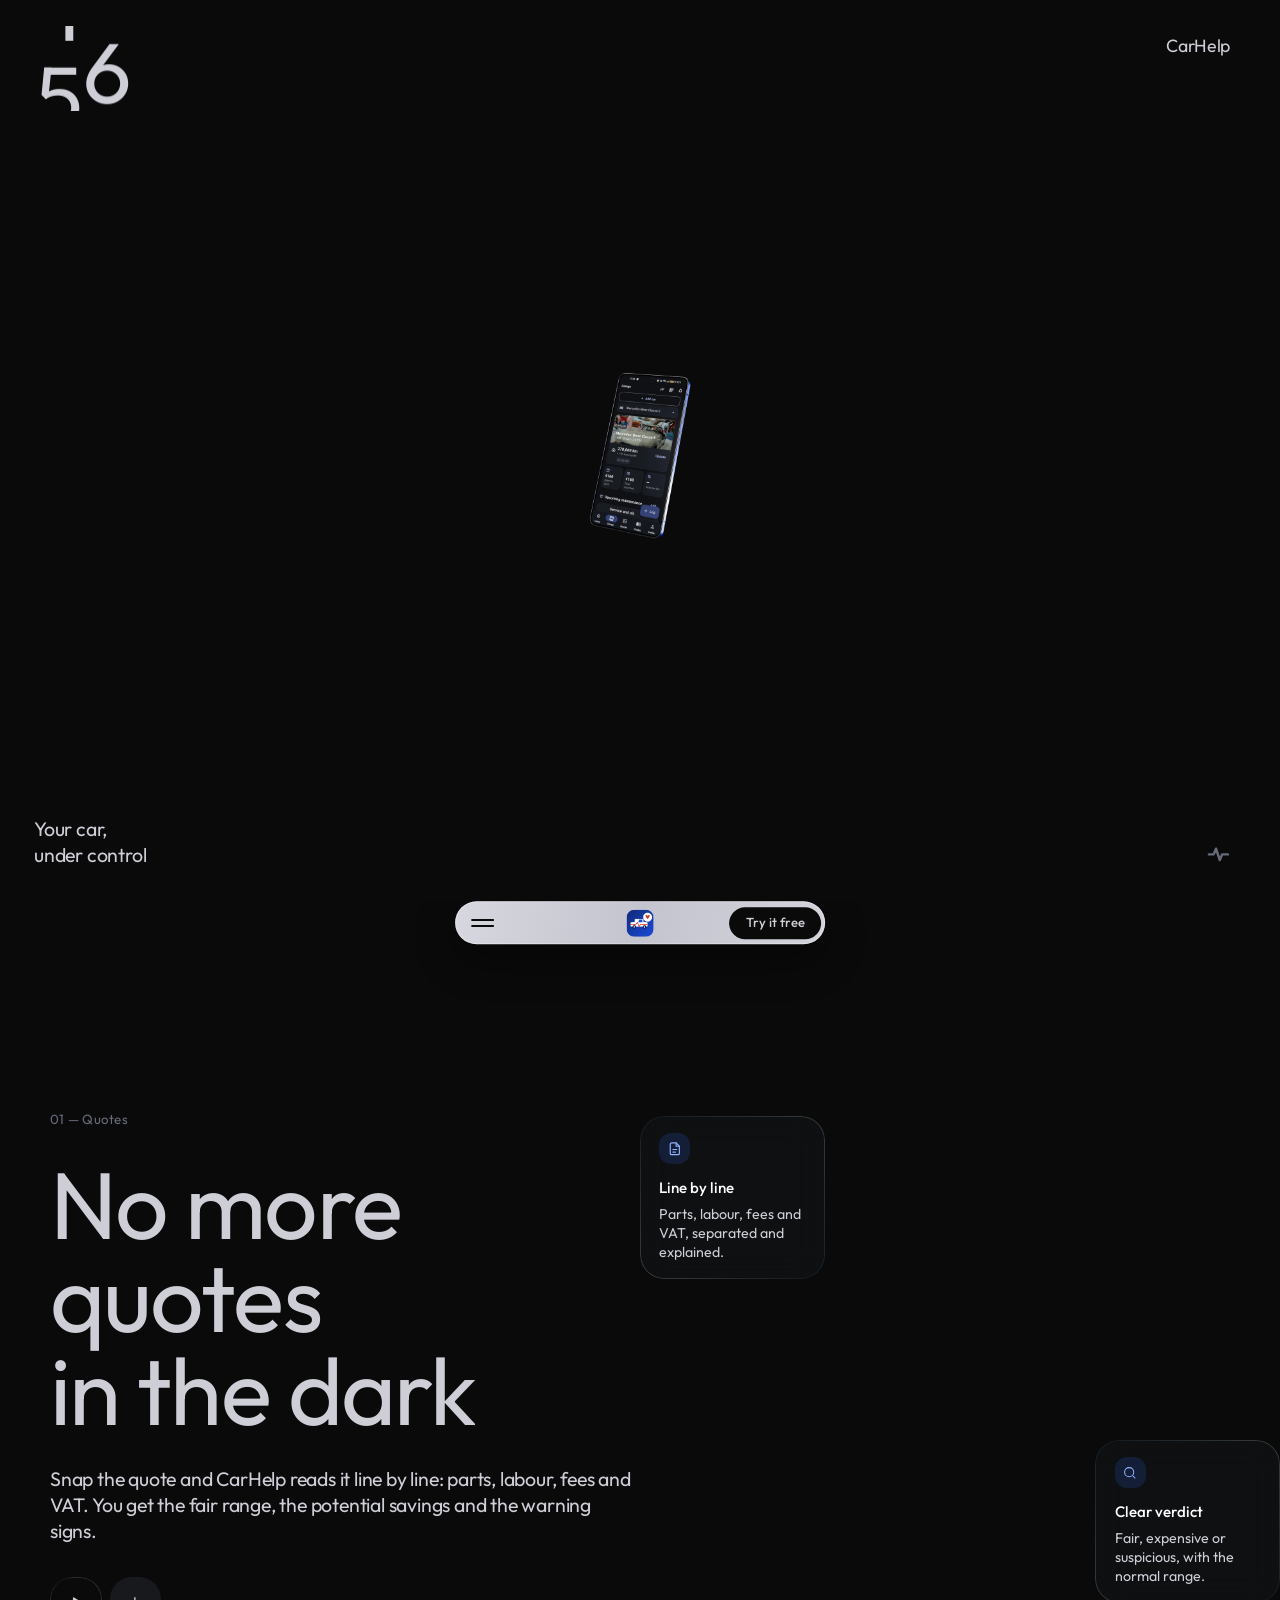
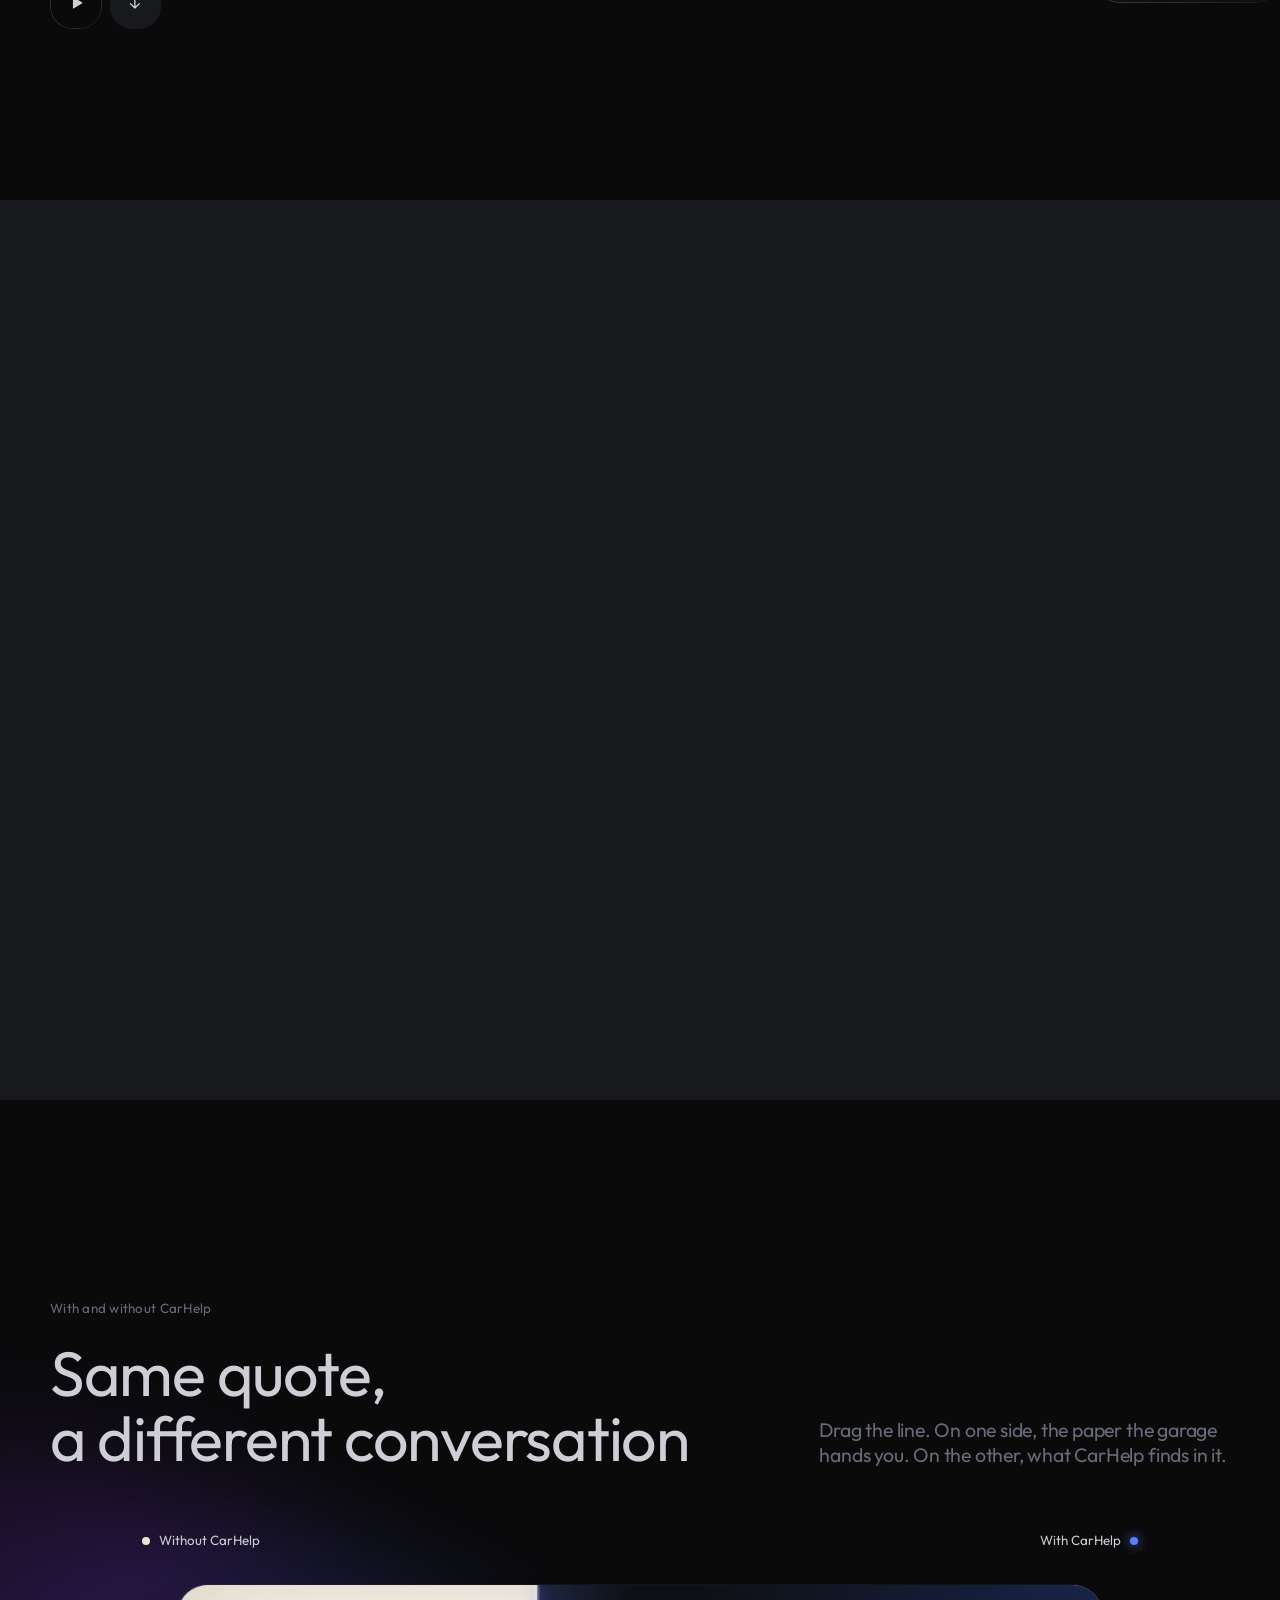
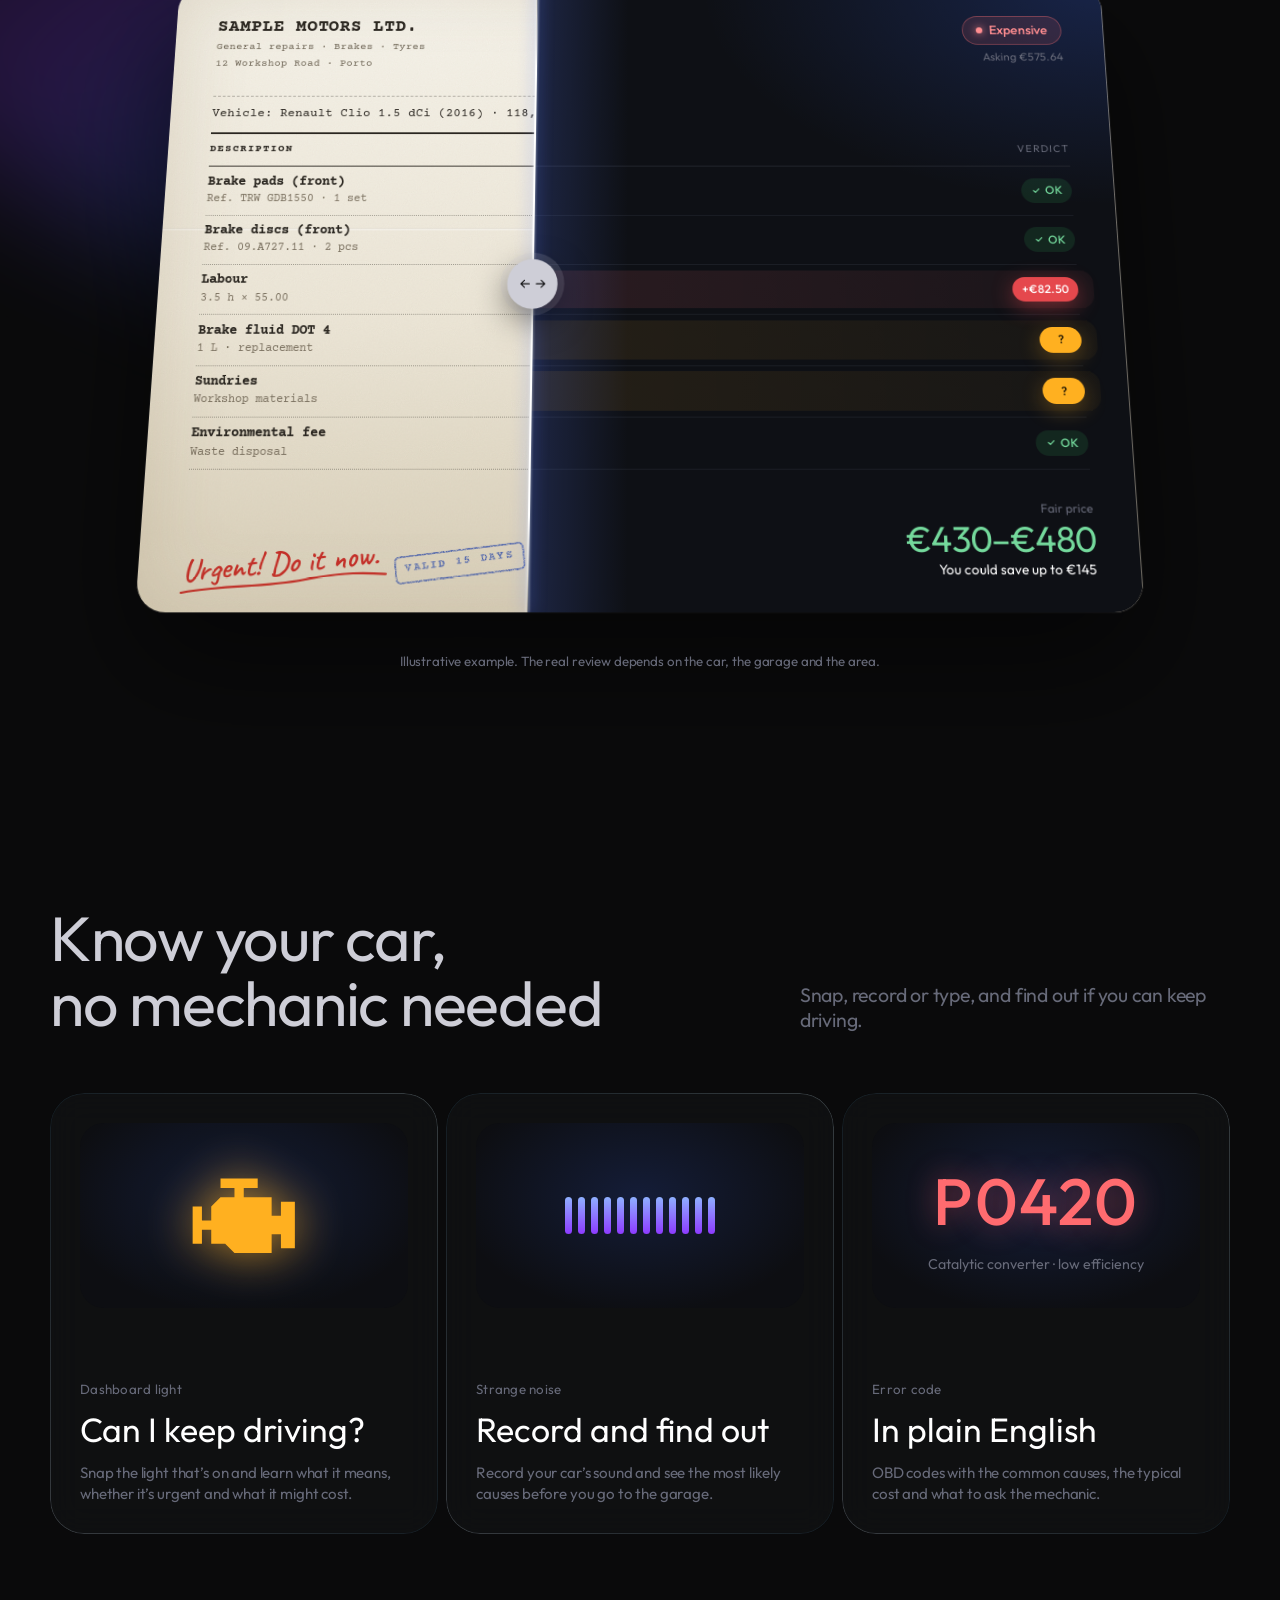
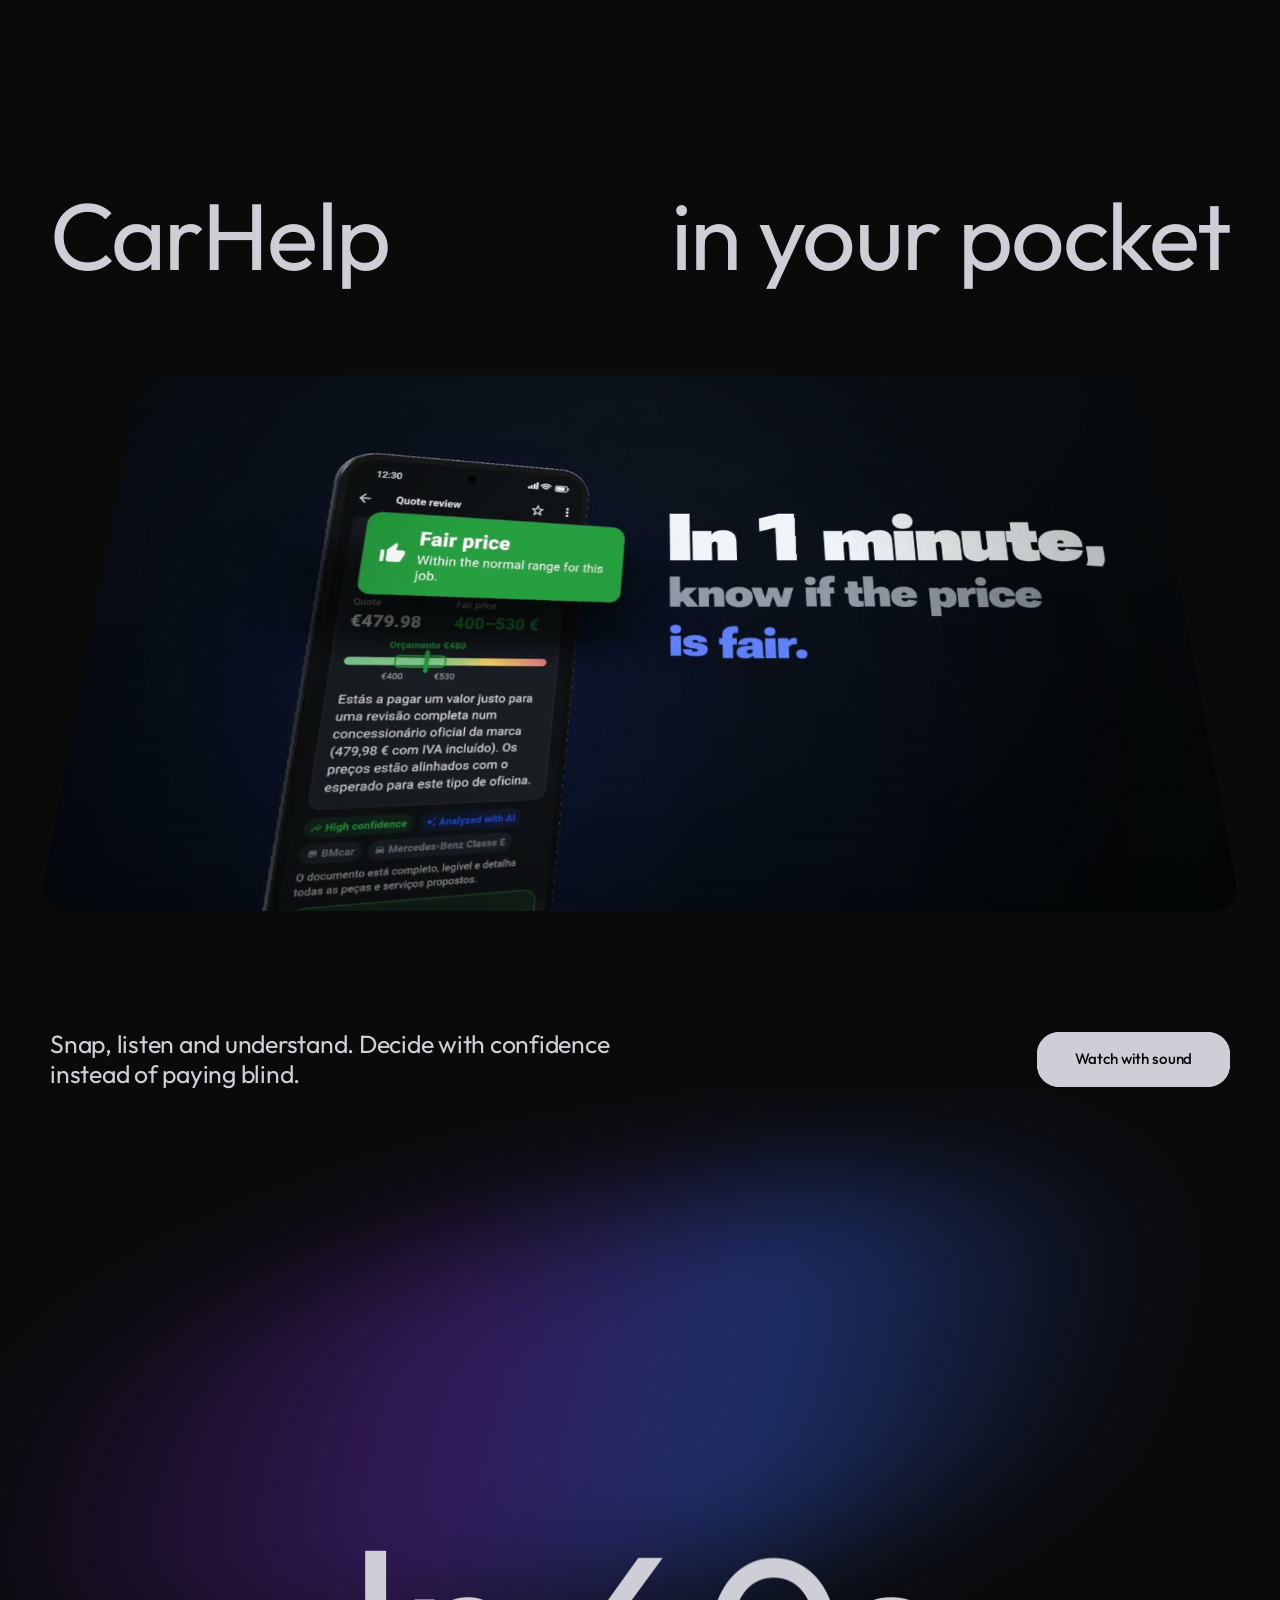
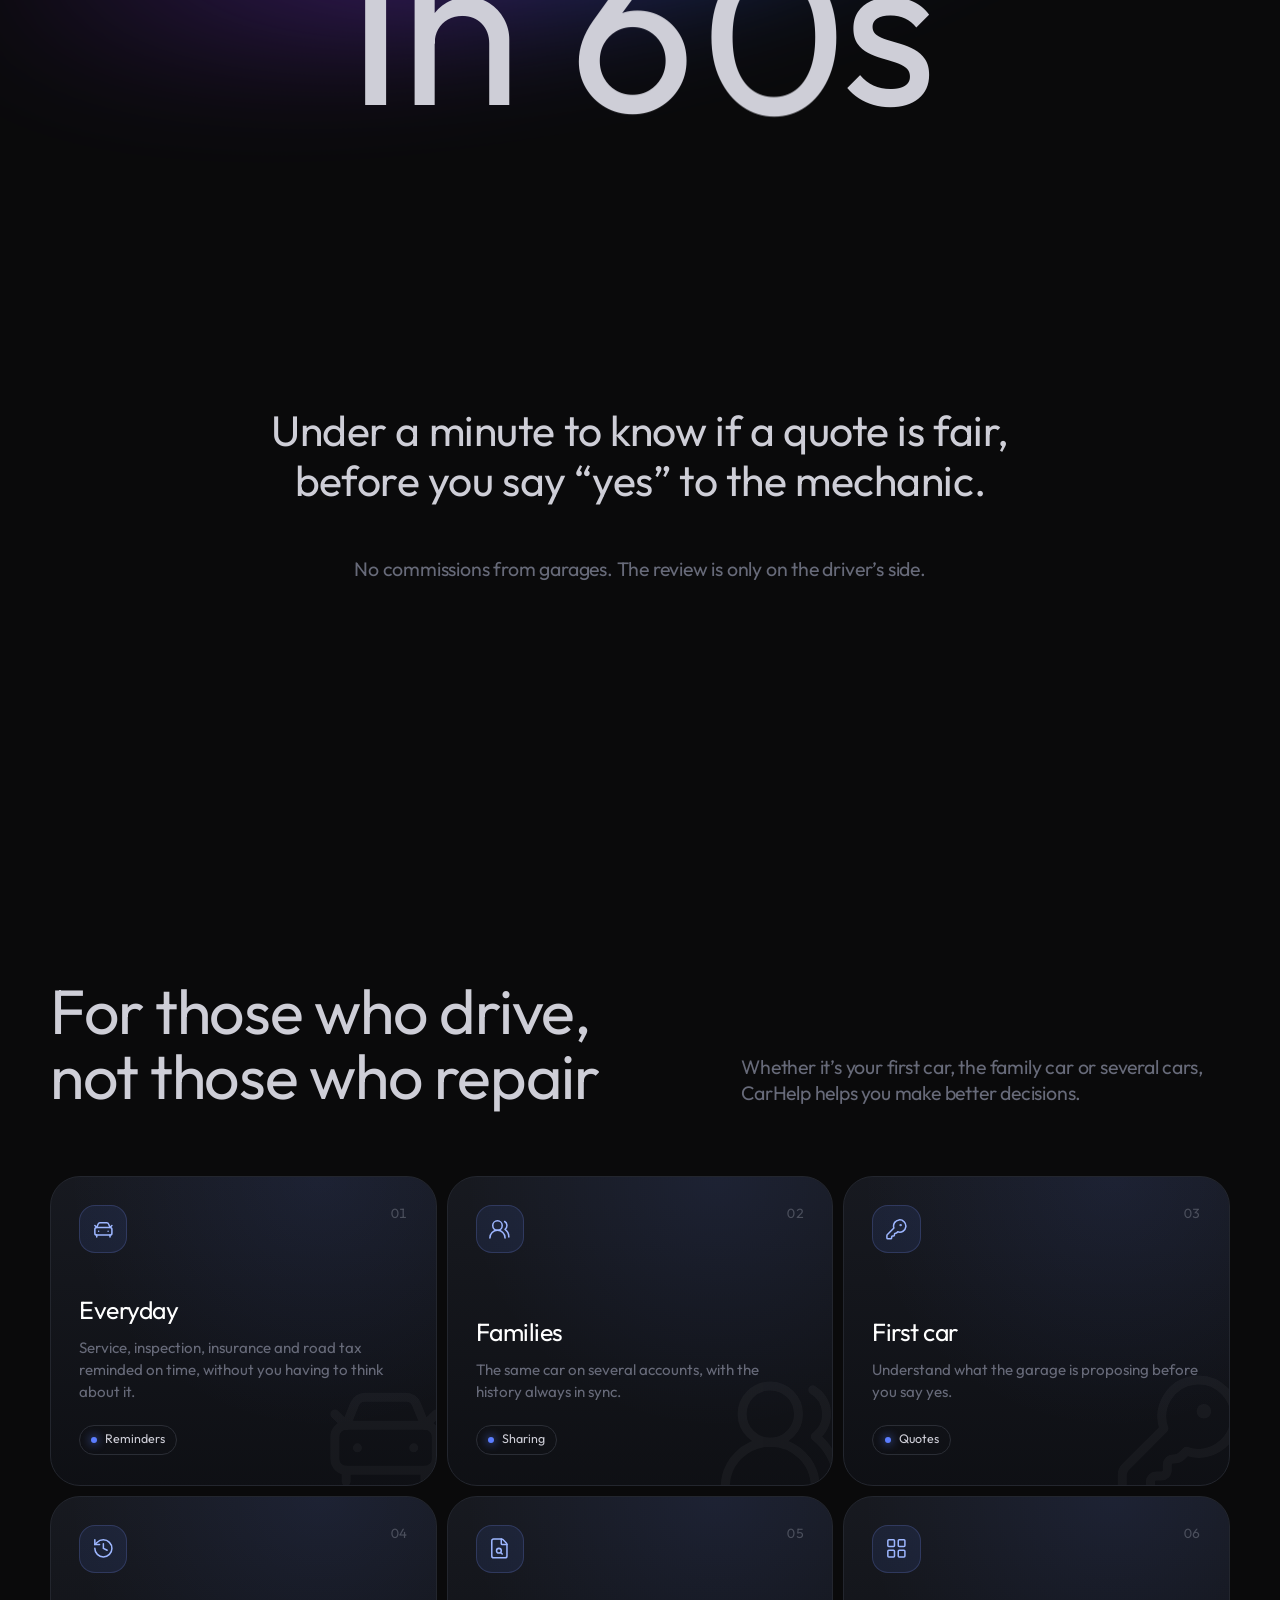
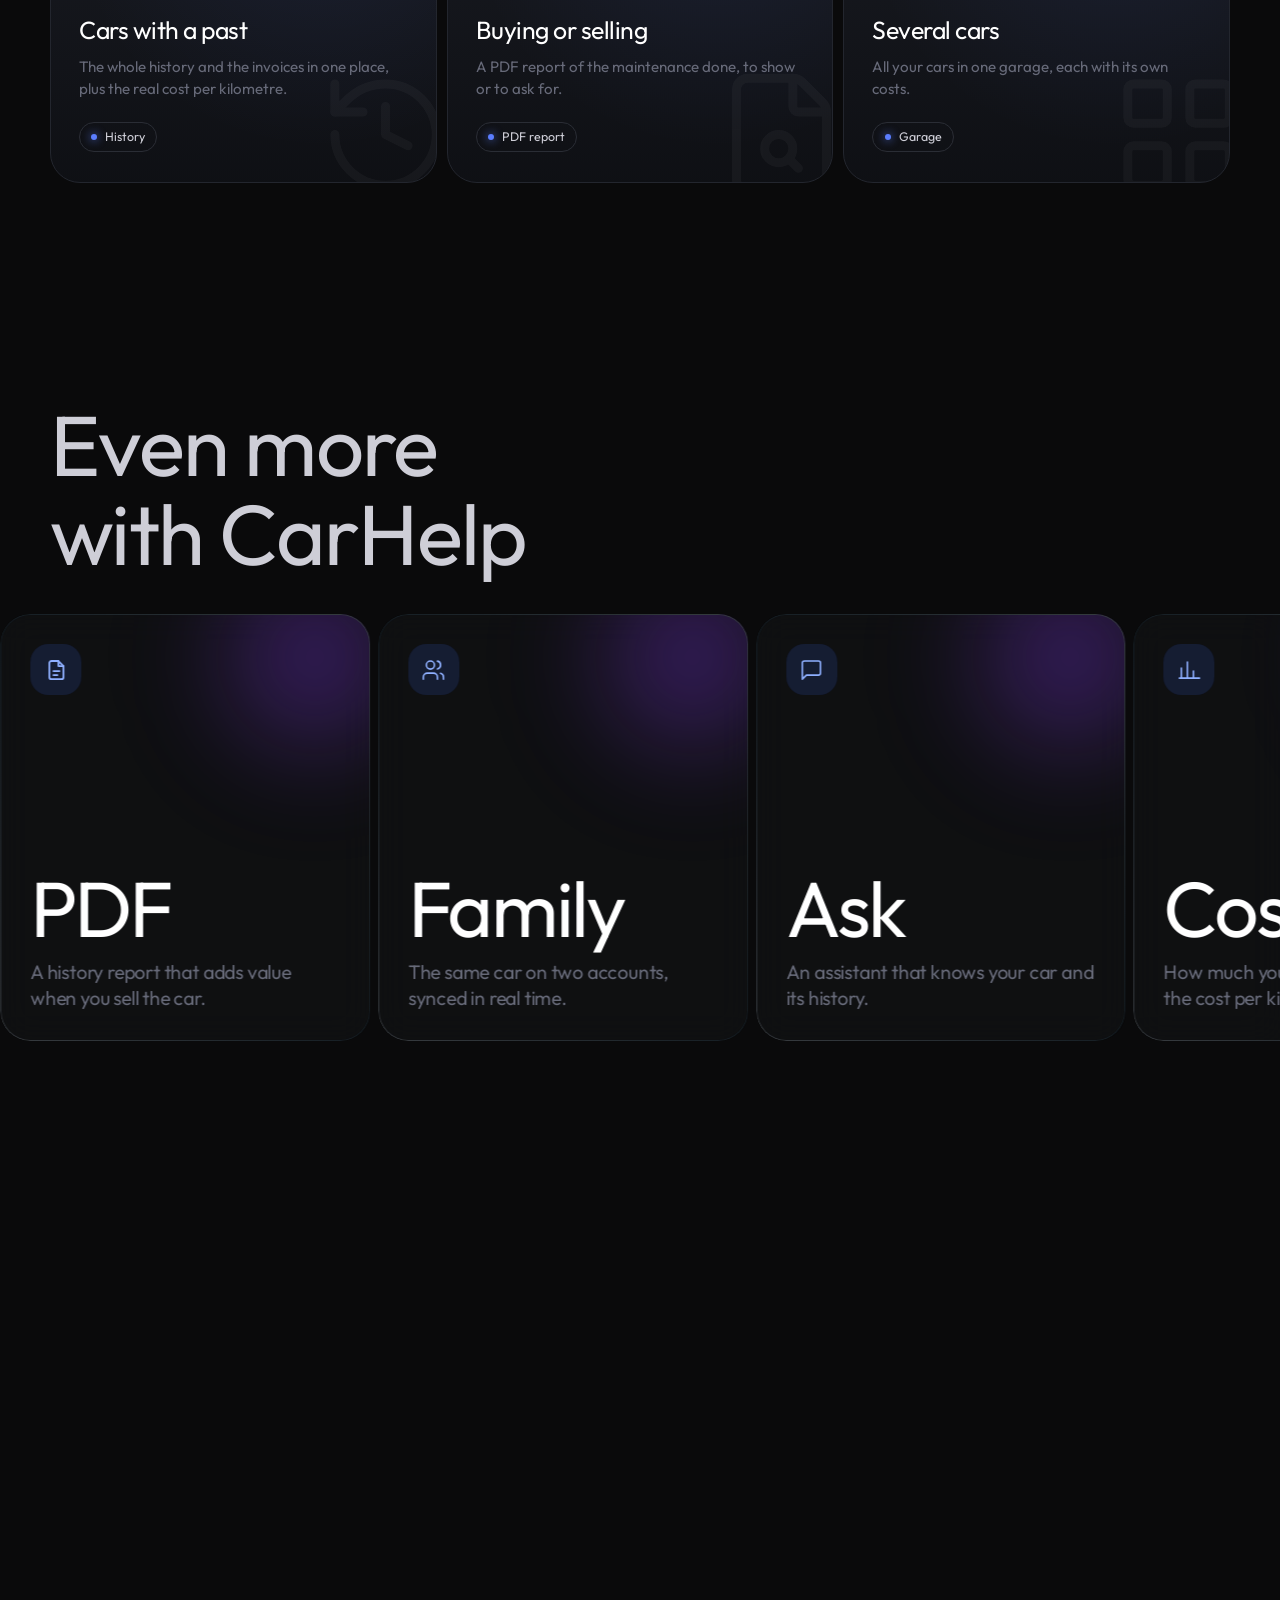
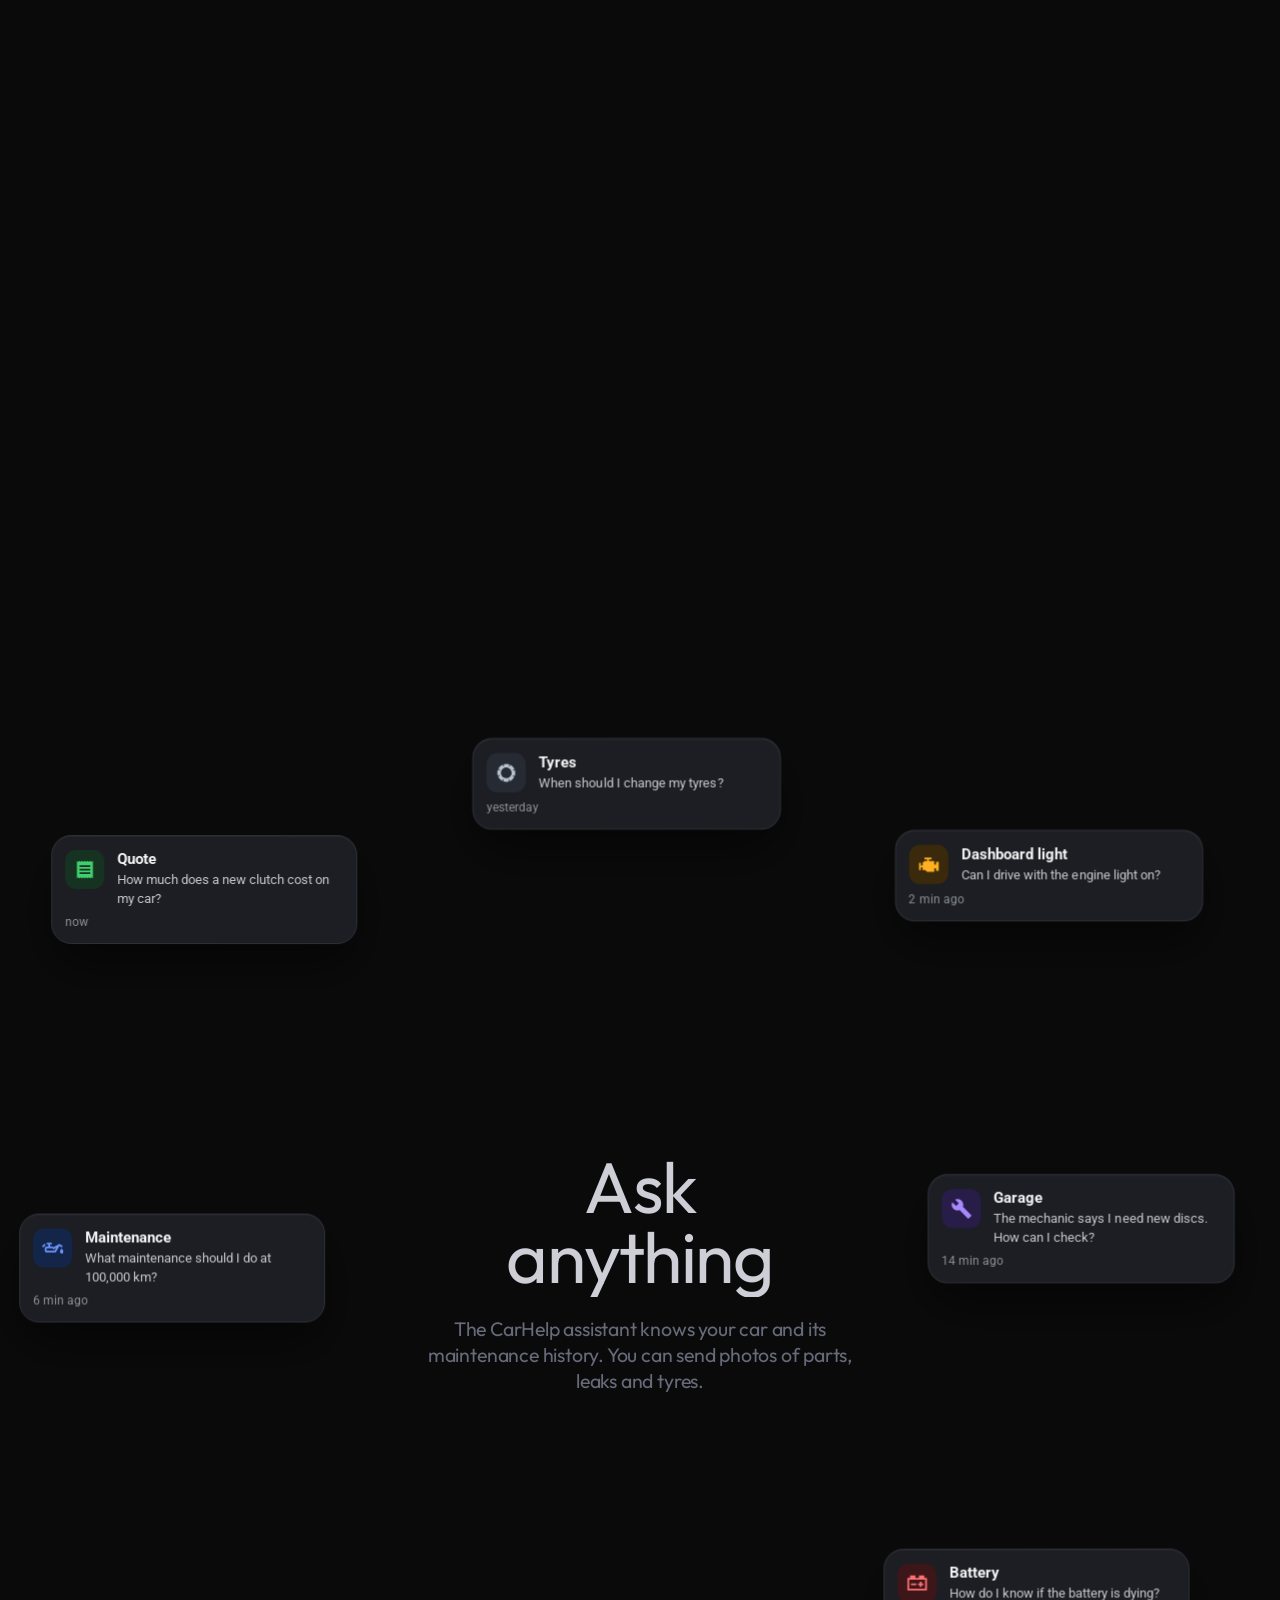
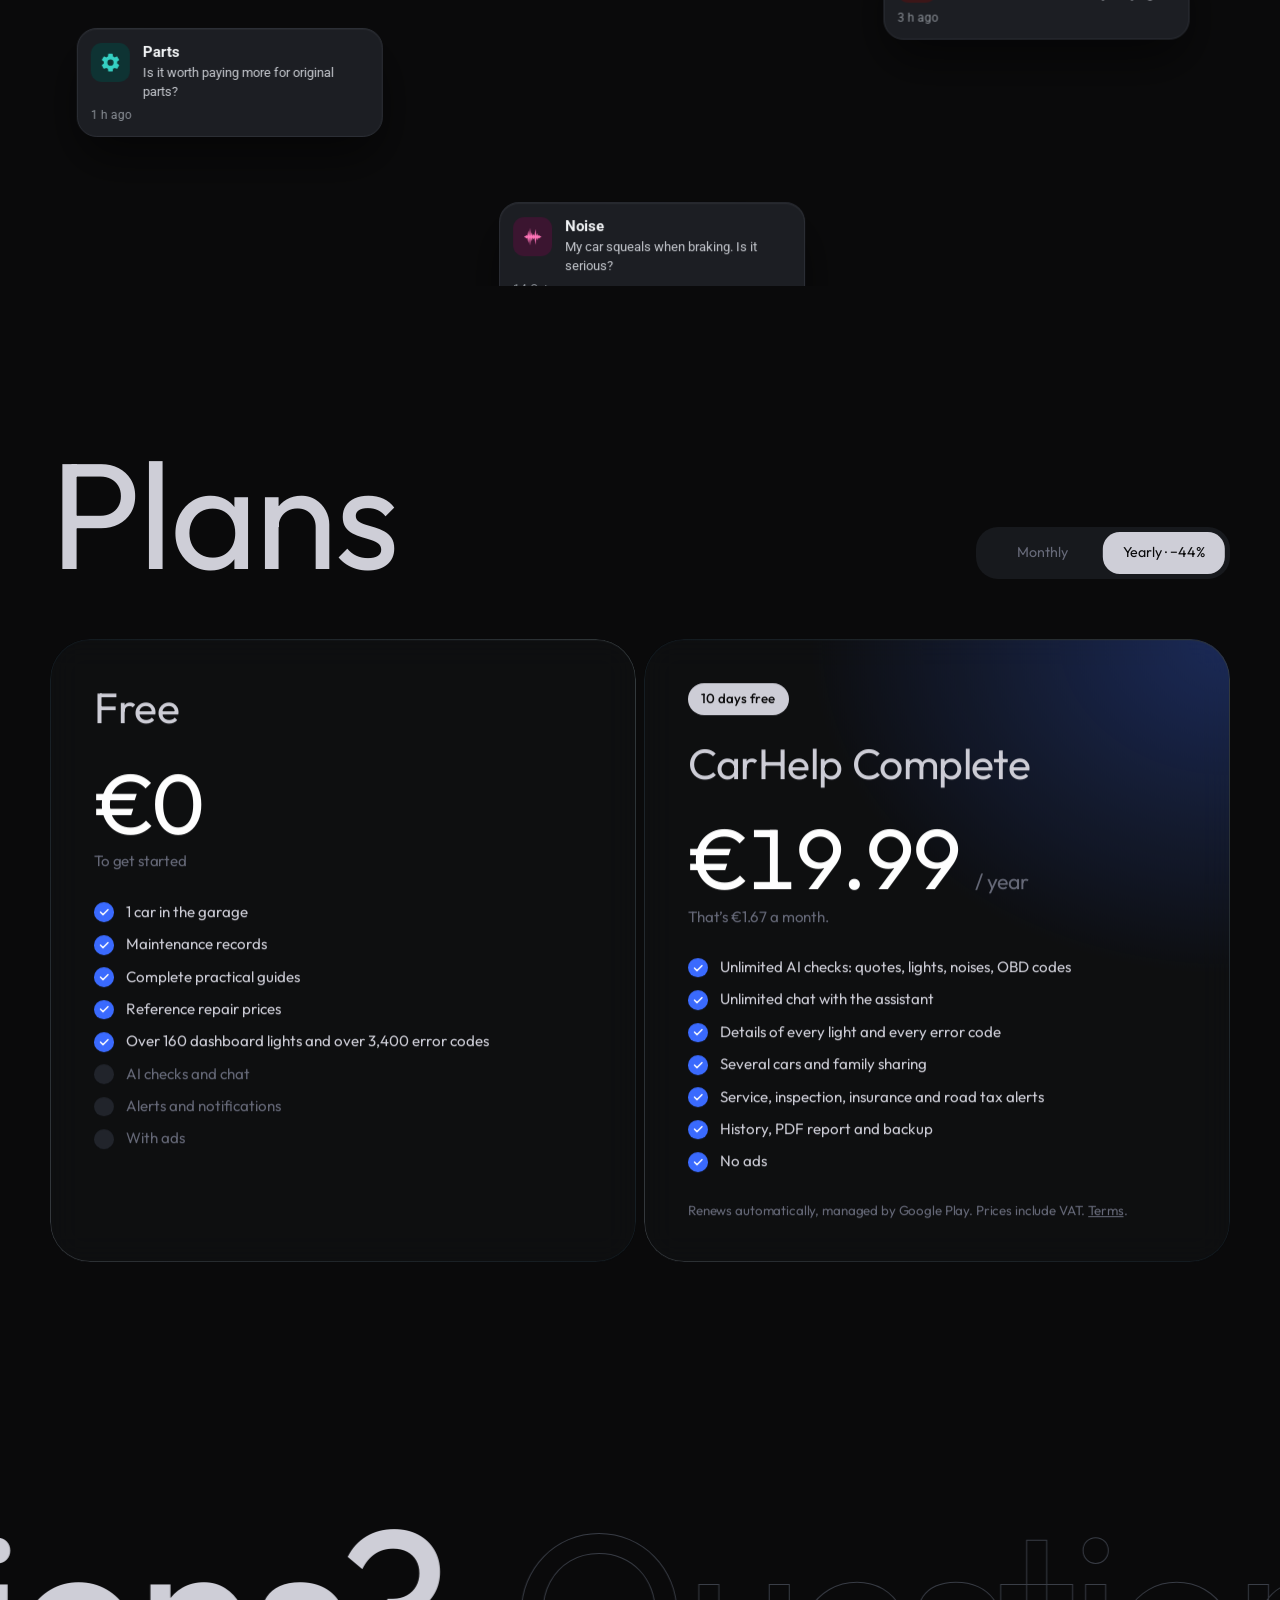
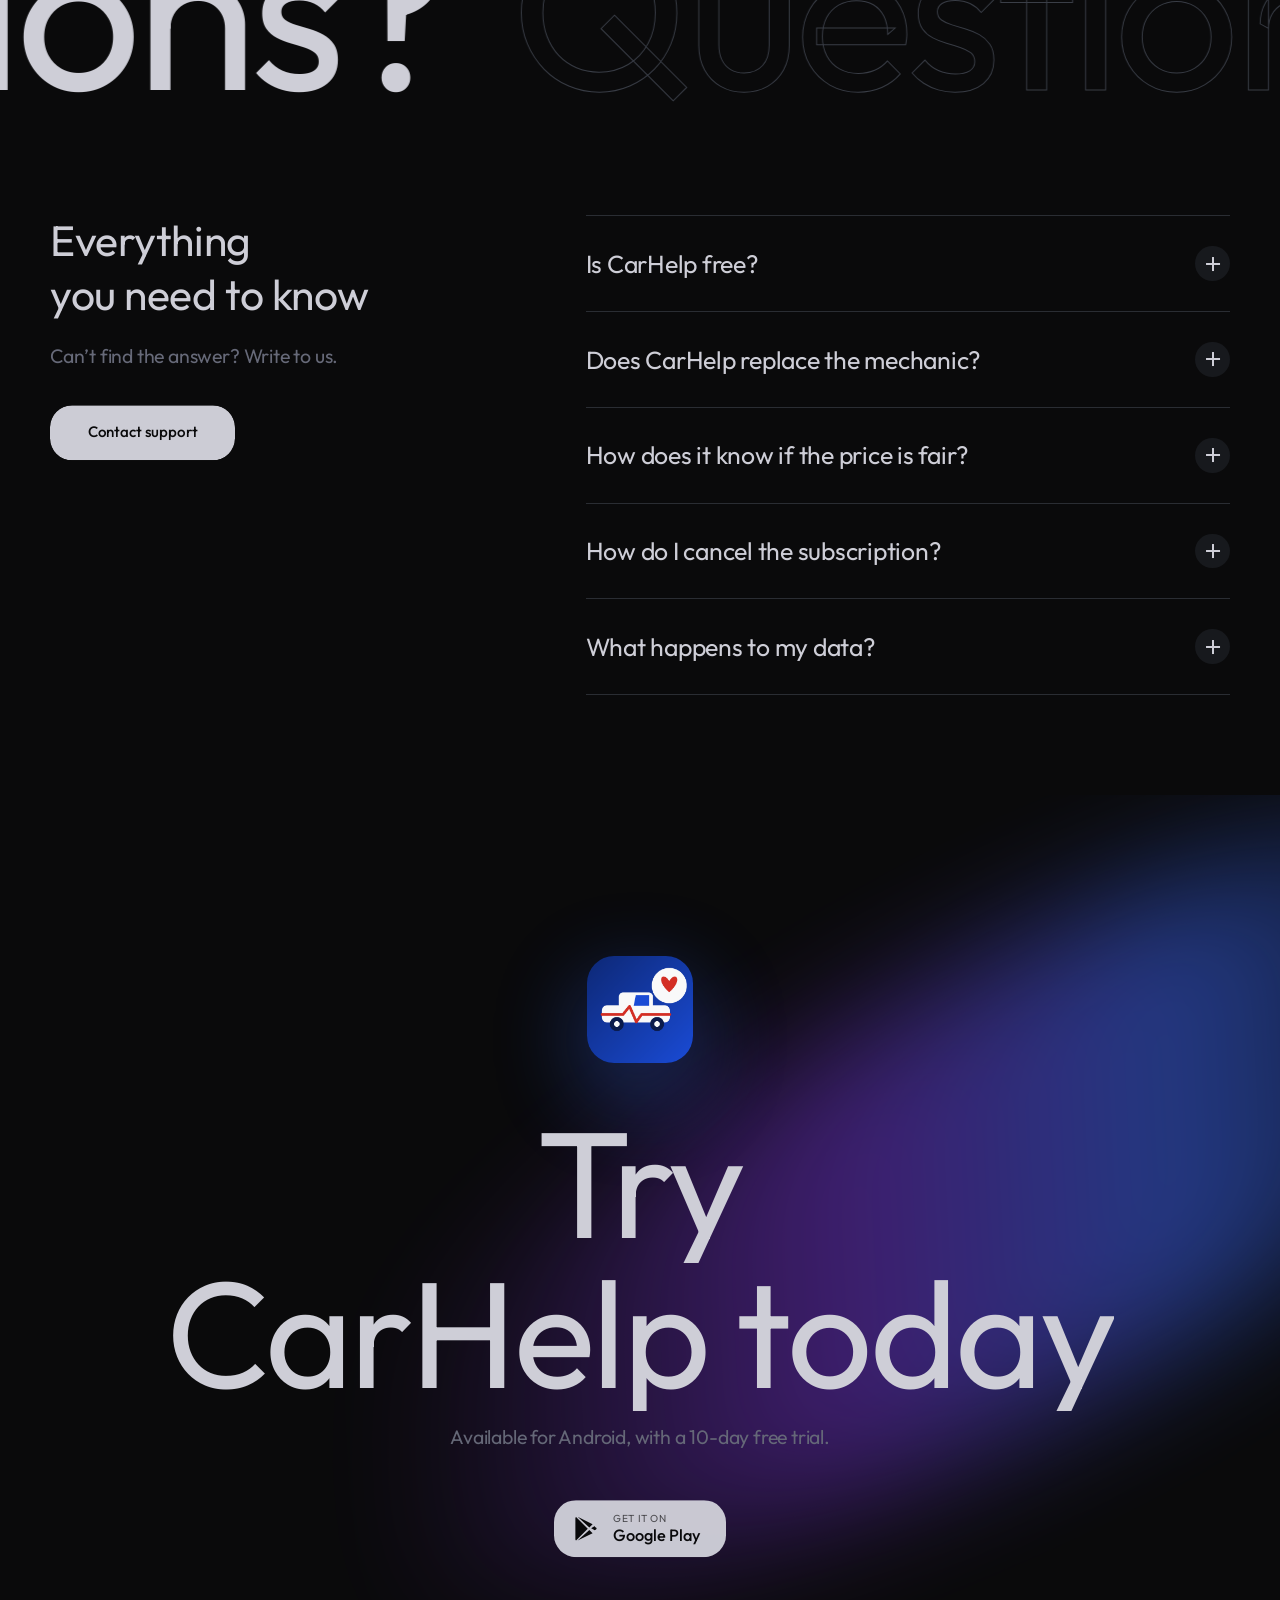
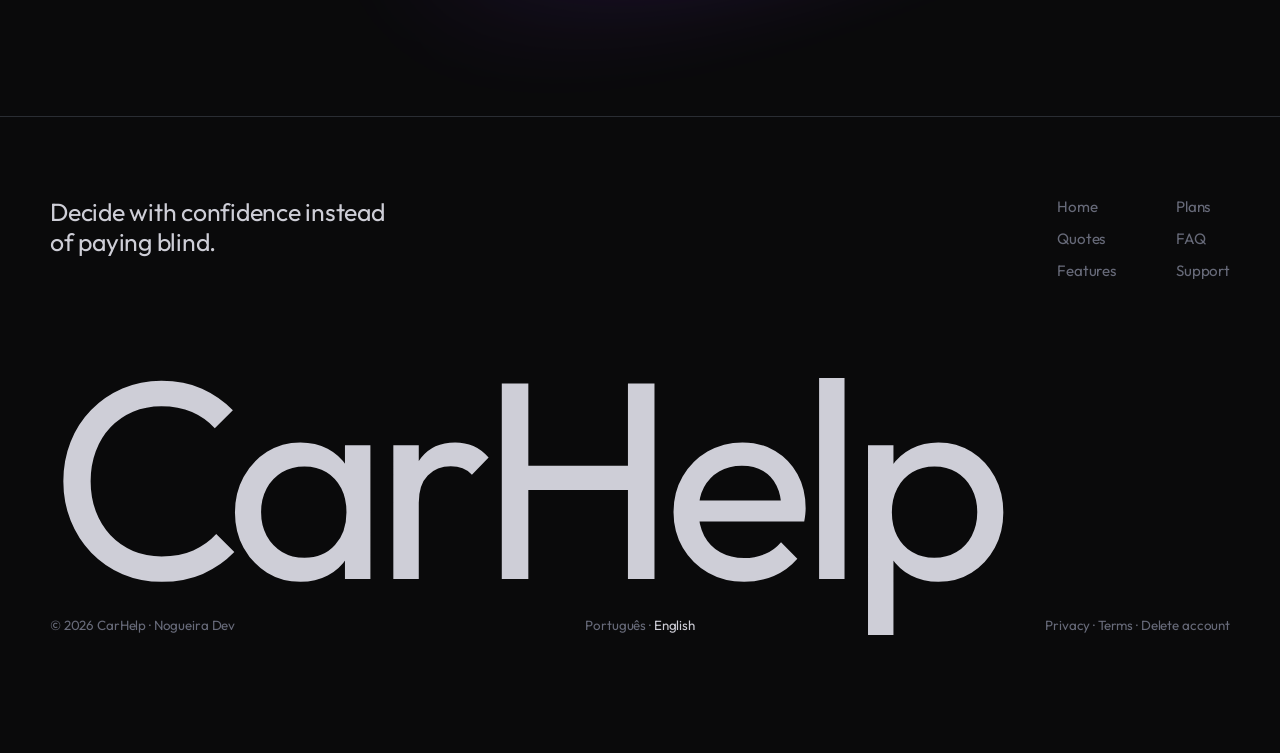
==== commit ece1abfe: "Add files via upload" ====
--- a/en/index.html
+++ b/en/index.html
@@ -3,5 +3,5 @@
  <html lang="en" class="no-js"> <head> <meta charset="utf-8"> <meta name="viewport" content="width=device-width, initial-scale=1"> <title>CarHelp — Is this quote fair?</title> <meta name="description" content="Snap the garage quote and find out in 1 minute if the price is fair. Understand dashboard lights, noises and error codes, and keep your car on track."> <meta name="theme-color" content="#0a0a0b"> <link rel="canonical" href="https://carhelp.pt/en/"> <link rel="alternate" hreflang="pt-PT" href="https://carhelp.pt/"> <link rel="alternate" hreflang="en" href="https://carhelp.pt/en/"> <link rel="alternate" hreflang="x-default" href="https://carhelp.pt/"> <script src="../lang.js"></script> <link rel="icon" href="../favicon.ico" sizes="48x48"> <link rel="icon" type="image/png" href="../favicon-48x48.png" sizes="48x48"> <link rel="icon" type="image/png" href="../icon-192.png" sizes="192x192"> <link rel="apple-touch-icon" href="../apple-touch-icon.png"> <meta property="og:type" content="website"> <meta property="og:locale" content="en_GB"> <meta property="og:locale:alternate" content="pt_PT"> <meta property="og:title" content="CarHelp — Is this quote fair?"> <meta property="og:description" content="Find out in 1 minute if the garage quote is fair. Decide with confidence instead of paying blind."> <meta property="og:image" content="https://carhelp.pt/media/en/poster-desktop.jpg"> <meta property="og:url" content="https://carhelp.pt/en/"> <meta property="og:site_name" content="CarHelp"> <meta name="twitter:card" content="summary_large_image"> <link rel="preconnect" href="https://fonts.googleapis.com"> <link rel="preconnect" href="https://fonts.gstatic.com" crossorigin> <link href="https://fonts.googleapis.com/css2?family=Caveat:wght@600&family=Courier+Prime:wght@400;700&family=Outfit:wght@300;400;500&family=Roboto:wght@400;500;700&display=swap" rel="stylesheet"> <script type="application/ld+json">
   {"@context":"https://schema.org","@type":"WebSite","name":"CarHelp","alternateName":["CarHelp app","carhelp.pt"],"url":"https://carhelp.pt/en/","inLanguage":"en"}
   </script> <script type="application/ld+json">
-  {"@context":"https://schema.org","@type":"MobileApplication","name":"CarHelp","operatingSystem":"ANDROID","applicationCategory":"AutomotiveApplication","inLanguage":"en","description":"Snap the garage quote and find out in 1 minute if the price is fair. Understand dashboard lights, noises and error codes, and keep your car on track.","url":"https://carhelp.pt/en/","image":"https://carhelp.pt/media/app-icon.png","author":{"@type":"Organization","name":"Nogueira Dev"},"offers":{"@type":"Offer","price":"0","priceCurrency":"EUR"}}
+  {"@context":"https://schema.org","@type":"MobileApplication","name":"CarHelp","operatingSystem":"ANDROID","applicationCategory":"AutomotiveApplication","inLanguage":"en","description":"Snap the garage quote and find out in 1 minute if the price is fair. Understand dashboard lights, noises and error codes, and keep your car on track.","url":"https://carhelp.pt/en/","installUrl":"https://play.google.com/store/apps/details?id=com.tomas.car_help","sameAs":["https://play.google.com/store/apps/details?id=com.tomas.car_help"],"image":"https://carhelp.pt/media/app-icon.png","author":{"@type":"Organization","name":"Nogueira Dev"},"offers":{"@type":"Offer","price":"0","priceCurrency":"EUR"}}
   </script> <link rel="stylesheet" href="../site.css"> <script>document.documentElement.classList.replace('no-js', 'js');</script>  <script src="../site-config.js"></script> </head> <body>  <svg width="0" height="0" style="position:absolute" aria-hidden="true"> <defs> <symbol id="i-down" viewBox="0 0 24 24" fill="none" stroke="currentColor" stroke-width="1.8" stroke-linecap="round" stroke-linejoin="round"><path d="M12 5v14M6 13l6 6 6-6"/></symbol> <symbol id="i-right" viewBox="0 0 24 24" fill="none" stroke="currentColor" stroke-width="1.8" stroke-linecap="round" stroke-linejoin="round"><path d="M5 12h14M13 6l6 6-6 6"/></symbol> <symbol id="i-left" viewBox="0 0 24 24" fill="none" stroke="currentColor" stroke-width="1.8" stroke-linecap="round" stroke-linejoin="round"><path d="M19 12H5M11 6l-6 6 6 6"/></symbol> <symbol id="i-play" viewBox="0 0 24 24" fill="currentColor"><path d="M8 5.5v13a1 1 0 0 0 1.5.86l10.6-6.5a1 1 0 0 0 0-1.72L9.5 4.64A1 1 0 0 0 8 5.5Z"/></symbol> <symbol id="i-close" viewBox="0 0 24 24" fill="none" stroke="currentColor" stroke-width="1.8" stroke-linecap="round"><path d="M6 6l12 12M18 6 6 18"/></symbol> <symbol id="i-menu" viewBox="0 0 24 24" fill="none" stroke="currentColor" stroke-width="1.8" stroke-linecap="round"><path d="M4 9h16M4 15h16"/></symbol> <symbol id="i-globe" viewBox="0 0 24 24" fill="none" stroke="currentColor" stroke-width="1.6" stroke-linecap="round" stroke-linejoin="round"><circle cx="12" cy="12" r="9"/><path d="M3 12h18M12 3a14 14 0 0 1 0 18M12 3a14 14 0 0 0 0 18"/></symbol> <symbol id="i-pulse"viewBox="0 0 24 24" fill="none" stroke="currentColor" stroke-width="2.6" stroke-linecap="round" stroke-linejoin="round"><path d="M2 12h5l2.5-6 4 12 2.5-6H22"/></symbol> <symbol id="i-gplay" viewBox="0 0 24 24" fill="currentColor"><path d="M3.6 1.6a1.3 1.3 0 0 0-.6 1.1v18.6c0 .5.2.9.6 1.1l10.4-10.4L3.6 1.6Zm11.8 9.3 2.9-2.9L5 1.4l10.4 9.5Zm0 2.2L5 22.6l13.3-6.6-2.9-2.9Zm4.9-3.5-3.3 1.9 3.3 1.9 1-.6a1 1 0 0 0 0-1.8l-1-.6Z"/></symbol> <symbol id="i-doc" viewBox="0 0 24 24" fill="none" stroke="currentColor" stroke-width="1.8" stroke-linecap="round" stroke-linejoin="round"><path d="M14 3H7a2 2 0 0 0-2 2v14a2 2 0 0 0 2 2h10a2 2 0 0 0 2-2V8z"/><path d="M14 3v5h5M9 13h6M9 17h4"/></symbol> <symbol id="i-warn" viewBox="0 0 24 24" fill="none" stroke="currentColor" stroke-width="1.8" stroke-linecap="round" stroke-linejoin="round"><path d="M12 9v4M12 17h.01"/><path d="M10.3 3.9 1.8 18a2 2 0 0 0 1.7 3h17a2 2 0 0 0 1.7-3L13.7 3.9a2 2 0 0 0-3.4 0z"/></symbol> <symbol id="i-wave" viewBox="0 0 24 24" fill="none" stroke="currentColor" stroke-width="1.8" stroke-linecap="round"><path d="M12 3v18M8 7v10M4 10v4M16 7v10M20 10v4"/></symbol> <symbol id="i-chip" viewBox="0 0 24 24" fill="none" stroke="currentColor" stroke-width="1.8" stroke-linecap="round" stroke-linejoin="round"><rect x="5" y="5" width="14" height="14" rx="2"/><path d="M9 9h6v6H9zM9 2v3M15 2v3M9 19v3M15 19v3M19 9h3M19 15h3M2 9h3M2 15h3"/></symbol> <symbol id="i-bell" viewBox="0 0 24 24" fill="none" stroke="currentColor" stroke-width="1.8" stroke-linecap="round" stroke-linejoin="round"><path d="M6 8a6 6 0 1 1 12 0c0 7 3 9 3 9H3s3-2 3-9"/><path d="M10.3 21a1.9 1.9 0 0 0 3.4 0"/></symbol> <symbol id="i-car" viewBox="0 0 24 24" fill="none" stroke="currentColor" stroke-width="1.6" stroke-linecap="round" stroke-linejoin="round"><path d="M3 13l2-6a2 2 0 0 1 1.9-1.4h10.2A2 2 0 0 1 19 7l2 6"/><path d="M3 13h18v4H3z"/><circle cx="7" cy="17.5" r="1.8"/><circle cx="17" cy="17.5" r="1.8"/></symbol> <symbol id="i-users" viewBox="0 0 24 24" fill="none" stroke="currentColor" stroke-width="1.6" stroke-linecap="round" stroke-linejoin="round"><path d="M16 21v-2a4 4 0 0 0-4-4H6a4 4 0 0 0-4 4v2"/><circle cx="9" cy="7" r="4"/><path d="M22 21v-2a4 4 0 0 0-3-3.9M16 3.1a4 4 0 0 1 0 7.8"/></symbol> <symbol id="i-key" viewBox="0 0 24 24" fill="none" stroke="currentColor" stroke-width="1.6" stroke-linecap="round" stroke-linejoin="round"><circle cx="7.5" cy="15.5" r="4.5"/><path d="M10.7 12.3 21 2M17 6l3 3M14 9l2 2"/></symbol> <symbol id="i-clock" viewBox="0 0 24 24" fill="none" stroke="currentColor" stroke-width="1.6" stroke-linecap="round"><circle cx="12" cy="12" r="9"/><path d="M12 7v5l3 2"/></symbol> <symbol id="i-search" viewBox="0 0 24 24" fill="none" stroke="currentColor" stroke-width="1.6" stroke-linecap="round"><circle cx="11" cy="11" r="7"/><path d="m20 20-3.5-3.5"/></symbol> <symbol id="i-truck" viewBox="0 0 24 24" fill="none" stroke="currentColor" stroke-width="1.6" stroke-linecap="round" stroke-linejoin="round"><path d="M2 6h11v10H2zM13 10h4l4 4v2h-8z"/><circle cx="6" cy="17.5" r="1.8"/><circle cx="17" cy="17.5" r="1.8"/></symbol> <symbol id="i-chat" viewBox="0 0 24 24" fill="none" stroke="currentColor" stroke-width="1.6" stroke-linecap="round" stroke-linejoin="round"><path d="M21 15a2 2 0 0 1-2 2H7l-4 4V5a2 2 0 0 1 2-2h14a2 2 0 0 1 2 2z"/></symbol> <symbol id="i-chart" viewBox="0 0 24 24" fill="none" stroke="currentColor" stroke-width="1.6" stroke-linecap="round"><path d="M4 20V10M10 20V4M16 20v-7M22 20H2"/></symbol> <symbol id="i-cloud" viewBox="0 0 24 24" fill="none" stroke="currentColor" stroke-width="1.6" stroke-linecap="round" stroke-linejoin="round"><path d="M17.5 19a4.5 4.5 0 0 0 .5-9h-1.3A7 7 0 1 0 4 15.3M12 12v9M8.5 15.5 12 12l3.5 3.5"/></symbol> <symbol id="n-receipt" viewBox="0 0 24 24"><path fill="currentColor" d="m3 22l1.5-1.5L6 22l1.5-1.5L9 22l1.5-1.5L12 22l1.5-1.5L15 22l1.5-1.5L18 22l1.5-1.5L21 22V2l-1.5 1.5L18 2l-1.5 1.5L15 2l-1.5 1.5L12 2l-1.5 1.5L9 2L7.5 3.5L6 2L4.5 3.5L3 2m15 7H6V7h12m0 6H6v-2h12m0 6H6v-2h12z"/></symbol> <symbol id="n-engine" viewBox="0 0 24 24"><path fill="currentColor" d="M7 4v2h3v2H7l-2 2v3H3v-3H1v8h2v-3h2v3h3l2 2h8v-4h2v3h3V9h-3v3h-2V8h-6V6h3V4z"/></symbol> <symbol id="n-oil" viewBox="0 0 24 24"><path fill="currentColor" d="M22 12.5s2 2.17 2 3.5a2 2 0 0 1-2 2a2 2 0 0 1-2-2c0-1.33 2-3.5 2-3.5M6 6h4a1 1 0 0 1 1 1a1 1 0 0 1-1 1H9v2h2c.74 0 1.39.4 1.73 1l6.51-3.76l3.26 1.89c.5.27.64.87.37 1.37c-.28.47-.87.64-1.37.36l-2.1-1.21l-3.65 6.32c-.34.61-1 1.03-1.75 1.03H5a2 2 0 0 1-2-2v-3a2 2 0 0 1 2-2h2V8H6a1 1 0 0 1-1-1a1 1 0 0 1 1-1m-1 6v3h9l2.06-3.57l-3.46 2l-.91-1.43zM.38 9.21L2.09 7.5c.41-.39 1.02-.39 1.41 0s.39 1 0 1.41l-1.71 1.71c-.39.38-1.02.38-1.41 0C0 10.23 0 9.6.38 9.21"/></symbol> <symbol id="n-wrench" viewBox="0 0 24 24"><path fill="currentColor" d="m22.7 19l-9.1-9.1c.9-2.3.4-5-1.5-6.9c-2-2-5-2.4-7.4-1.3L9 6L6 9L1.6 4.7C.4 7.1.9 10.1 2.9 12.1c1.9 1.9 4.6 2.4 6.9 1.5l9.1 9.1c.4.4 1 .4 1.4 0l2.3-2.3c.5-.4.5-1.1.1-1.4"/></symbol> <symbol id="n-cog" viewBox="0 0 24 24"><path fill="currentColor" d="M12 15.5A3.5 3.5 0 0 1 8.5 12A3.5 3.5 0 0 1 12 8.5a3.5 3.5 0 0 1 3.5 3.5a3.5 3.5 0 0 1-3.5 3.5m7.43-2.53c.04-.32.07-.64.07-.97s-.03-.66-.07-1l2.11-1.63c.19-.15.24-.42.12-.64l-2-3.46c-.12-.22-.39-.31-.61-.22l-2.49 1c-.52-.39-1.06-.73-1.69-.98l-.37-2.65A.506.506 0 0 0 14 2h-4c-.25 0-.46.18-.5.42l-.37 2.65c-.63.25-1.17.59-1.69.98l-2.49-1c-.22-.09-.49 0-.61.22l-2 3.46c-.13.22-.07.49.12.64L4.57 11c-.04.34-.07.67-.07 1s.03.65.07.97l-2.11 1.66c-.19.15-.25.42-.12.64l2 3.46c.12.22.39.3.61.22l2.49-1.01c.52.4 1.06.74 1.69.99l.37 2.65c.04.24.25.42.5.42h4c.25 0 .46-.18.5-.42l.37-2.65c.63-.26 1.17-.59 1.69-.99l2.49 1.01c.22.08.49 0 .61-.22l2-3.46c.12-.22.07-.49-.12-.64z"/></symbol> <symbol id="n-battery" viewBox="0 0 24 24"><path fill="currentColor" d="M4 3v3H1v14h22V6h-3V3h-6v3h-4V3zM3 8h18v10H3zm12 2v2h-2v2h2v2h2v-2h2v-2h-2v-2zM5 12v2h6v-2z"/></symbol> <symbol id="n-tire" viewBox="0 0 24 24"><path fill="currentColor" d="m19.66 9.64l-.36-.94l1.86-.7c-.92-2.12-2.56-3.82-4.62-4.86l-.8 1.78l-.92-.42l.8-1.8C14.5 2.26 13.28 2 12 2c-1.06 0-2.08.22-3.04.5l.68 1.84l-.94.36L8 2.84c-2.12.92-3.82 2.56-4.86 4.62l1.78.8l-.42.92l-1.8-.8C2.26 9.5 2 10.72 2 12c0 1.06.22 2.08.5 3.04l1.84-.68l.36.94l-1.86.7c.92 2.12 2.56 3.82 4.62 4.86l.8-1.78l.92.42l-.8 1.8c1.12.44 2.34.7 3.62.7c1.06 0 2.08-.22 3.04-.5l-.68-1.84l.94-.36l.7 1.86c2.12-.92 3.82-2.56 4.86-4.62l-1.78-.8l.42-.92l1.8.8c.44-1.12.7-2.34.7-3.62c0-1.06-.22-2.08-.5-3.04zm-5.36 7.9c-3.06 1.26-6.58-.18-7.84-3.24s.18-6.58 3.24-7.84s6.58.18 7.84 3.24a5.986 5.986 0 0 1-3.24 7.84"/></symbol> <symbol id="n-wave" viewBox="0 0 24 24"><path fill="currentColor" d="m22 12l-2 1l-1 1l-1-1l-1 3l-1-3l-1 8l-1-8l-1 2l-1-2l-1 4l-1-4l-1 9l-1-9l-1 6l-1-6l-1 1l-1-1l-2-1l2-1l1-1l1 1l1-6l1 6l1-9l1 9l1-4l1 4l1-2l1 2l1-8l1 8l1-3l1 3l1-1l1 1z"/></symbol> </defs> </svg>  <div class="loader" id="loader" aria-hidden="true"> <div class="ld-count" id="ldCount"><span class="ld-col"></span><span class="ld-col"></span></div> <span class="ld-brand">CarHelp</span> <div class="ld-img" id="ldImg"> <img src="../media/en/phone-inicio.webp" alt=""> <img src="../media/en/phone-analise.webp" alt=""> <img src="../media/en/phone-garagem.webp" alt=""> </div> <p class="ld-text"><span class="line"><span>Your car,</span></span><span class="line"><span>under control</span></span></p> <span class="ld-mark"><svg><use href="#i-pulse"/></svg></span> </div> <div class="curtain" id="curtain" aria-hidden="true"></div>  <div class="nav-dim" id="navDim" aria-hidden="true"></div> <nav class="navbar" id="navbar" aria-label="Navigation"> <button class="nb-menu" id="nbMenu" type="button" aria-label="Open menu" aria-expanded="false" aria-controls="navCard"><i></i><i></i></button> <a class="nb-logo" href="#topo" data-scroll aria-label="CarHelp, back to top"><img src="../media/app-icon.png" alt=""></a> <a class="nb-cta" href="#download" data-scroll><span class="l">Try it free</span><span class="s">Try it</span></a> </nav> <div class="nav-card" id="navCard" role="dialog" aria-modal="true" aria-label="Menu" aria-hidden="true"> <div class="nc-inner"> <div class="nc-top"> <div class="nc-links"> <a href="#topo" data-scroll data-nav="hero">Home</a> <a href="#orcamentos" data-scroll data-nav="orcamentos">Quotes</a> <a href="#garagem" data-scroll data-nav="garagem">Garage</a> <a href="#planos" data-scroll data-nav="planos">Plans</a> <a href="#perguntas" data-scroll data-nav="perguntas">FAQ</a> </div> <img class="nc-mark" src="../media/app-icon.png" alt=""> </div> <hr> <div class="nc-small"> <div><a href="mailto:support@carhelp.pt">Support</a><a href="terms.html" data-page>Terms of use</a><a href="privacy.html" data-page>Privacy</a></div> <div><a href="delete-account.html" data-page>Delete account</a><a href="#ajuda" data-scroll>Features</a></div> </div> <div class="nc-lang"><span>Language</span><div class="nc-seg"><a href="../" hreflang="pt-PT" lang="pt-PT" data-lang="pt" data-page aria-label="Português">PT</a><span class="on" lang="en" aria-current="true">EN</span></div></div> <a class="nc-cta" href="#download" data-scroll>Try it free</a> </div> </div> <button class="nc-close" id="ncClose" type="button" aria-label="Close menu"><svg><use href="#i-close"/></svg></button>  <div class="rig" id="rig" aria-hidden="true"><canvas id="phoneCanvas"></canvas></div> <main id="topo">  <section class="hero" data-phone="0"> <div class="aurora a1"></div> <div class="top"> <h1 class="h1 col-h" data-split> <span class="line"><span>Is this</span></span> <span class="line"><span>quote</span></span> <span class="line"><span><span class="star"><svg><use href="#i-pulse"/></svg></span>fair?</span></span> </h1> <div class="top-r" data-hero-in> <a class="logo" href="#topo" data-scroll><img src="../media/app-icon.png" alt="">CarHelp</a> <a class="lang-chip" href="../" hreflang="pt-PT" lang="pt-PT" data-lang="pt" data-page aria-label="Versão em português"><svg><use href="#i-globe"/></svg>PT</a> </div> </div> <div class="bottom"> <div class="col"> <p class="p1" data-hero-in>Snap the garage quote and, in 1 minute, know if the price is fair, what’s urgent and what to ask the mechanic.</p> <div class="actions" data-hero-in> <a class="btn" href="#download" data-scroll><span class="bg"></span>Try it free</a> <a class="ibtn gborder" href="#orcamentos" data-scroll aria-label="Scroll down"><span class="fill"></span><svg><use href="#i-down"/></svg></a> <button class="ibtn ink" type="button" data-video aria-label="Watch the video"><span class="fill"></span><svg><use href="#i-play"/></svg></button> </div> <p class="p3 grey note" data-hero-in>* 10 days free · cancel anytime</p> </div> </div> <div class="m-phone" data-mphone><img src="../media/en/phone-inicio.webp" alt="CarHelp home screen on a phone" width="800" height="1200" loading="lazy"></div> </section>  <section class="feature" id="orcamentos" data-phone="1"> <div class="copy col"> <span class="eyebrow" data-fade>01 — Quotes</span> <h2 class="h1 col-h" data-split><span class="line"><span>No more</span></span><span class="line"><span>quotes</span></span><span class="line"><span>in the dark</span></span></h2> <p class="p1" data-fade>Snap the quote and CarHelp reads it line by line: parts, labour, fees and VAT. You get the fair range, the potential savings and the warning signs.</p> <div class="row" data-fade> <button class="ibtn gborder" type="button" data-video aria-label="Watch the video"><span class="fill"></span><svg><use href="#i-play"/></svg></button> <a class="ibtn ink" href="#garagem" data-scroll aria-label="Continue"><span class="fill"></span><svg><use href="#i-down"/></svg></a> </div> </div> <div class="m-phone" data-mphone><img src="../media/en/phone-analise.webp" alt="Quote review in CarHelp: fair price, between €400 and €530" width="800" height="1200" loading="lazy"></div> <div class="callouts"> <div class="callout glass c-a" data-pop><i><svg><use href="#i-doc"/></svg></i><b>Line by line</b><span>Parts, labour, fees and VAT, separated and explained.</span></div> <div class="callout glass c-b" data-pop><i><svg><use href="#i-search"/></svg></i><b>Clear verdict</b><span>Fair, expensive or suspicious, with the normal range.</span></div> </div> </section>  <section class="feature" id="garagem" data-phone="2"> <div class="copy col"> <span class="eyebrow" data-fade>02 — Garage</span> <h2 class="h1 col-h" data-split><span class="line"><span>Keep</span></span><span class="line"><span>your car</span></span><span class="line"><span>on track</span></span></h2> <p class="p1" data-fade>Several cars, a history with invoices and the year’s costs. Service, inspection, insurance and road tax remind you on time, by date or by mileage.</p> <div class="tags" data-fade><span class="tag"><i></i>Service</span><span class="tag"><i style="background:#3fd27f"></i>Inspection</span><span class="tag"><i style="background:#ffb020"></i>Insurance</span><span class="tag"><i style="background:#ff5a5f"></i>Road tax</span></div> </div> <div class="m-phone" data-mphone><img src="../media/en/phone-garagem.webp" alt="CarHelp garage with mileage, costs and upcoming maintenance" width="800" height="1200" loading="lazy"></div> <div class="callouts"> <div class="callout glass c-a" data-pop><i><svg><use href="#i-bell"/></svg></i><b>Timely reminders</b><span>Service, inspection, insurance and road tax, by date or mileage.</span></div> <div class="callout glass c-b" data-pop><i><svg><use href="#i-chart"/></svg></i><b>Yearly costs</b><span>How much you spent and the cost per kilometre.</span></div> </div> </section>  <section class="vs-sec" id="comparar" data-phone="-1"> <div class="aurora a2"></div> <div class="vs-head"> <div> <span class="eyebrow" data-fade>With and without CarHelp</span> <h2 class="h2" data-split><span class="line"><span>Same quote,</span></span><span class="line"><span>a different conversation</span></span></h2> </div> <p class="p1 grey" data-fade>Drag the line. On one side, the paper the garage hands you. On the other, what CarHelp finds in it.</p> </div> <div class="vs-bar" data-fade><span class="vs-lab vs-lab-l"><i></i>Without CarHelp</span><span class="vs-lab vs-lab-r">With CarHelp<i></i></span></div> <div class="vs-wrap"> <div class="vs-stage" id="vsStage"> <div class="vs-layer vs-paper"> <div class="vs-doc"> <div class="vs-hd"> <div class="vs-co"><b>SAMPLE MOTORS LTD.</b><span>General repairs · Brakes · Tyres</span><span>12 Workshop Road · Porto</span></div> <div class="vs-no"><b>QUOTE</b><span>No. 0347 · 14/10/2026</span></div> </div> <div class="vs-car">Vehicle: Renault Clio 1.5 dCi (2016) · 118,000&nbsp;km</div> <div class="vs-th"><span>Description</span><span>Amount (€)</span></div> <div class="vs-r"><div><b>Brake pads (front)</b><small>Ref. TRW GDB1550 · 1 set</small></div><span class="vs-v">68.00</span></div> <div class="vs-r"><div><b>Brake discs (front)</b><small>Ref. 09.A727.11 · 2 pcs</small></div><span class="vs-v">142.00</span></div> <div class="vs-r"><div><b>Labour</b><small>3.5 h × 55.00</small></div><span class="vs-v">192.50</span></div> <div class="vs-r"><div><b>Brake fluid DOT 4</b><small>1 L · replacement</small></div><span class="vs-v">24.00</span></div> <div class="vs-r"><div><b>Sundries</b><small>Workshop materials</small></div><span class="vs-v">35.00</span></div> <div class="vs-r"><div><b>Environmental fee</b><small>Waste disposal</small></div><span class="vs-v">6.50</span></div> <div class="vs-ft"> <div class="vs-note"><span class="vs-scrawl">Urgent! Do it now.</span><span class="vs-stamp">Valid 15 days</span></div> <div class="vs-tot"><span>Subtotal <b>468.00</b></span><span>VAT 23% <b>107.64</b></span><span class="vs-total">TOTAL <b>€575.64</b></span></div> </div> </div> </div> <div class="vs-layer vs-app"> <div class="vs-doc"> <div class="vs-hd"> <div class="vs-ah"><img src="../media/app-icon.png" alt=""><div><b>Quote review</b><span>Renault Clio 1.5 dCi · 2016 · read in 42 s</span></div></div> <div class="vs-verdict vs-pop" data-reveal><span class="vs-pill">Expensive</span><span>Asking €575.64</span></div> </div> <div class="vs-car vs-chips"><span>6 lines checked</span><span class="r">1 overcharge</span><span class="a">2 questions to ask</span></div> <div class="vs-th"><span>What you’re charged</span><span>Verdict</span></div> <div class="vs-r ok" data-reveal><div><b>Brake pads</b><small>Normal price: €55–€75</small></div><span class="vs-c">OK</span></div> <div class="vs-r ok" data-reveal><div><b>Brake discs</b><small>Within normal: €120–€150</small></div><span class="vs-c">OK</span></div> <div class="vs-r bad" data-reveal><div><b>Labour</b><small>Normal is 1.5 to 2 h, not 3.5 h</small></div><span class="vs-c">+€82.50</span></div> <div class="vs-r warn" data-reveal><div><b>Brake fluid</b><small>Changed every 2 years: ask when it was last done</small></div><span class="vs-c">?</span></div> <div class="vs-r warn" data-reveal><div><b>Sundries</b><small>No explanation: ask for the breakdown</small></div><span class="vs-c">?</span></div> <div class="vs-r ok" data-reveal><div><b>Environmental fee</b><small>Usual amount</small></div><span class="vs-c">OK</span></div> <div class="vs-ft"> <div class="vs-note"><span class="vs-calm vs-pop" data-reveal><i></i>Can wait a few days: time to get a second quote</span></div> <div class="vs-fair vs-pop" data-reveal><span>Fair price</span><b>€430–€480</b><small>You could save up to €145</small></div> </div> </div> </div> <div class="vs-handle" id="vsHandle" role="slider" tabindex="0" aria-orientation="horizontal" aria-label="Compare the quote without and with CarHelp" aria-valuemin="0" aria-valuemax="100" aria-valuenow="50" aria-valuetext="50% with CarHelp"> <span class="vs-line"></span> <span class="vs-knob"><svg><use href="#i-left"/></svg><svg><use href="#i-right"/></svg></span> </div> </div> </div> <p class="p3 grey vs-fine" data-fade>Illustrative example. The real review depends on the car, the garage and the area.</p> </section>  <section class="trio-sec" id="ajuda"> <div class="head"> <h2 class="h2" data-split><span class="line"><span>Know your car,</span></span><span class="line"><span>no mechanic needed</span></span></h2> <p class="p1 grey" data-fade>Snap, record or type, and find out if you can keep driving.</p> </div> <div class="trio"> <article class="tcard glass" data-card> <div class="tvis vis-light"><svg viewBox="0 0 24 24" aria-hidden="true"><path fill="currentColor" d="M7 4v2h3v2H7l-2 2v3H3v-3H1v8h2v-3h2v3h3l2 2h8v-4h2v3h3V9h-3v3h-2V8h-6V6h3V4z"/></svg></div> <div><span class="eyebrow">Dashboard light</span><h3 class="h4">Can I keep driving?</h3><p class="p2 grey">Snap the light that’s on and learn what it means, whether it’s urgent and what it might cost.</p></div> </article> <article class="tcard glass" data-card> <div class="tvis vis-wave" aria-hidden="true"><i></i><i></i><i></i><i></i><i></i><i></i><i></i><i></i><i></i><i></i><i></i><i></i></div> <div><span class="eyebrow">Strange noise</span><h3 class="h4">Record and find out</h3><p class="p2 grey">Record your car’s sound and see the most likely causes before you go to the garage.</p></div> </article> <article class="tcard glass" data-card> <div class="tvis vis-code" aria-hidden="true"><b>P0420</b><span>Catalytic converter · low efficiency</span></div> <div><span class="eyebrow">Error code</span><h3 class="h4">In plain English</h3><p class="p2 grey">OBD codes with the common causes, the typical cost and what to ask the mechanic.</p></div> </article> </div> </section>  <section class="media-sec" data-phone="-1"> <div class="heads"> <h2 class="h1 media-h" data-split><span class="line"><span>CarHelp</span></span></h2> <h2 class="h1 media-h ta-r" data-split><span class="line"><span>in your pocket</span></span></h2> </div> <div class="media-wrap"> <div class="media-card" id="mediaCard"> <video src="../media/en/carhelp-desktop.mp4" muted loop playsinline preload="none" poster="../media/en/poster-desktop.jpg" data-lazyplay></video> </div> <div class="media-foot"> <p class="h5">Snap, listen and understand. Decide with confidence instead of paying blind.</p> <button class="btn" type="button" data-video><span class="bg"></span>Watch with sound</button> </div> </div> </section>  <section class="stats" data-phone="-1"> <div class="aurora a3"></div> <h3 class="h0" style="position:relative">In <span class="odo" data-odo="60"></span>s</h3> <p class="h3" data-fade style="position:relative">Under a minute to know if a quote is fair, <br class="br-d">before you say “yes” to the mechanic.</p> <p class="p1 grey" data-fade style="position:relative">No commissions from garages. The review is only on the driver’s side.</p> </section>  <section class="who" data-phone="-1"> <div class="intro"> <h2 class="h2" data-split><span class="line"><span>For those who drive,</span></span><span class="line"><span>not those who repair</span></span></h2> <p class="p1 grey" data-fade>Whether it’s your first car, the family car or several cars, CarHelp helps you make better decisions.</p> </div> <div class="who-grid"> <article class="who-card" data-card> <div class="wc-top"><span class="wc-ic"><svg viewBox="0 0 24 24" fill="none" stroke="currentColor" stroke-width="1.6" stroke-linecap="round" stroke-linejoin="round" aria-hidden="true"><path d="m21 8l-2 2l-1.5-3.7A2 2 0 0 0 15.646 5H8.4a2 2 0 0 0-1.903 1.257L5 10L3 8m4 6h.01M17 14h.01"/><rect width="18" height="8" x="3" y="10" rx="2"/><path d="M5 18v2m14-2v2"/></svg></span><span class="wc-n">01</span></div> <div class="wc-body"><h3 class="wc-t">Everyday</h3><p class="wc-d">Service, inspection, insurance and road tax reminded on time, without you having to think about it.</p><span class="wc-tag">Reminders</span></div> <span class="wc-ghost" aria-hidden="true"><svg viewBox="0 0 24 24" fill="none" stroke="currentColor" stroke-width="1.6" stroke-linecap="round" stroke-linejoin="round" aria-hidden="true"><path d="m21 8l-2 2l-1.5-3.7A2 2 0 0 0 15.646 5H8.4a2 2 0 0 0-1.903 1.257L5 10L3 8m4 6h.01M17 14h.01"/><rect width="18" height="8" x="3" y="10" rx="2"/><path d="M5 18v2m14-2v2"/></svg></span> </article> <article class="who-card" data-card> <div class="wc-top"><span class="wc-ic"><svg viewBox="0 0 24 24" fill="none" stroke="currentColor" stroke-width="1.6" stroke-linecap="round" stroke-linejoin="round" aria-hidden="true"><path d="M18 21a8 8 0 0 0-16 0"/><circle cx="10" cy="8" r="5"/><path d="M22 20c0-3.37-2-6.5-4-8a5 5 0 0 0-.45-8.3"/></svg></span><span class="wc-n">02</span></div> <div class="wc-body"><h3 class="wc-t">Families</h3><p class="wc-d">The same car on several accounts, with the history always in sync.</p><span class="wc-tag">Sharing</span></div> <span class="wc-ghost" aria-hidden="true"><svg viewBox="0 0 24 24" fill="none" stroke="currentColor" stroke-width="1.6" stroke-linecap="round" stroke-linejoin="round" aria-hidden="true"><path d="M18 21a8 8 0 0 0-16 0"/><circle cx="10" cy="8" r="5"/><path d="M22 20c0-3.37-2-6.5-4-8a5 5 0 0 0-.45-8.3"/></svg></span> </article> <article class="who-card" data-card> <div class="wc-top"><span class="wc-ic"><svg viewBox="0 0 24 24" fill="none" stroke="currentColor" stroke-width="1.6" stroke-linecap="round" stroke-linejoin="round" aria-hidden="true"><path d="M2.586 17.414A2 2 0 0 0 2 18.828V21a1 1 0 0 0 1 1h3a1 1 0 0 0 1-1v-1a1 1 0 0 1 1-1h1a1 1 0 0 0 1-1v-1a1 1 0 0 1 1-1h.172a2 2 0 0 0 1.414-.586l.814-.814a6.5 6.5 0 1 0-4-4z"/><circle cx="16.5" cy="7.5" r=".5" fill="currentColor"/></svg></span><span class="wc-n">03</span></div> <div class="wc-body"><h3 class="wc-t">First car</h3><p class="wc-d">Understand what the garage is proposing before you say yes.</p><span class="wc-tag">Quotes</span></div> <span class="wc-ghost" aria-hidden="true"><svg viewBox="0 0 24 24" fill="none" stroke="currentColor" stroke-width="1.6" stroke-linecap="round" stroke-linejoin="round" aria-hidden="true"><path d="M2.586 17.414A2 2 0 0 0 2 18.828V21a1 1 0 0 0 1 1h3a1 1 0 0 0 1-1v-1a1 1 0 0 1 1-1h1a1 1 0 0 0 1-1v-1a1 1 0 0 1 1-1h.172a2 2 0 0 0 1.414-.586l.814-.814a6.5 6.5 0 1 0-4-4z"/><circle cx="16.5" cy="7.5" r=".5" fill="currentColor"/></svg></span> </article> <article class="who-card" data-card> <div class="wc-top"><span class="wc-ic"><svg viewBox="0 0 24 24" fill="none" stroke="currentColor" stroke-width="1.6" stroke-linecap="round" stroke-linejoin="round" aria-hidden="true"><path d="M3 12a9 9 0 1 0 9-9a9.75 9.75 0 0 0-6.74 2.74L3 8"/><path d="M3 3v5h5m4-1v5l4 2"/></svg></span><span class="wc-n">04</span></div> <div class="wc-body"><h3 class="wc-t">Cars with a past</h3><p class="wc-d">The whole history and the invoices in one place, plus the real cost per kilometre.</p><span class="wc-tag">History</span></div> <span class="wc-ghost" aria-hidden="true"><svg viewBox="0 0 24 24" fill="none" stroke="currentColor" stroke-width="1.6" stroke-linecap="round" stroke-linejoin="round" aria-hidden="true"><path d="M3 12a9 9 0 1 0 9-9a9.75 9.75 0 0 0-6.74 2.74L3 8"/><path d="M3 3v5h5m4-1v5l4 2"/></svg></span> </article> <article class="who-card" data-card> <div class="wc-top"><span class="wc-ic"><svg viewBox="0 0 24 24" fill="none" stroke="currentColor" stroke-width="1.6" stroke-linecap="round" stroke-linejoin="round" aria-hidden="true"><path d="M6 22a2 2 0 0 1-2-2V4a2 2 0 0 1 2-2h8a2.4 2.4 0 0 1 1.704.706l3.588 3.588A2.4 2.4 0 0 1 20 8v12a2 2 0 0 1-2 2z"/><path d="M14 2v5a1 1 0 0 0 1 1h5"/><circle cx="11.5" cy="14.5" r="2.5"/><path d="M13.3 16.3L15 18"/></svg></span><span class="wc-n">05</span></div> <div class="wc-body"><h3 class="wc-t">Buying or selling</h3><p class="wc-d">A PDF report of the maintenance done, to show or to ask for.</p><span class="wc-tag">PDF report</span></div> <span class="wc-ghost" aria-hidden="true"><svg viewBox="0 0 24 24" fill="none" stroke="currentColor" stroke-width="1.6" stroke-linecap="round" stroke-linejoin="round" aria-hidden="true"><path d="M6 22a2 2 0 0 1-2-2V4a2 2 0 0 1 2-2h8a2.4 2.4 0 0 1 1.704.706l3.588 3.588A2.4 2.4 0 0 1 20 8v12a2 2 0 0 1-2 2z"/><path d="M14 2v5a1 1 0 0 0 1 1h5"/><circle cx="11.5" cy="14.5" r="2.5"/><path d="M13.3 16.3L15 18"/></svg></span> </article> <article class="who-card" data-card> <div class="wc-top"><span class="wc-ic"><svg viewBox="0 0 24 24" fill="none" stroke="currentColor" stroke-width="1.6" stroke-linecap="round" stroke-linejoin="round" aria-hidden="true"><rect width="7" height="7" x="3" y="3" rx="1"/><rect width="7" height="7" x="14" y="3" rx="1"/><rect width="7" height="7" x="14" y="14" rx="1"/><rect width="7" height="7" x="3" y="14" rx="1"/></svg></span><span class="wc-n">06</span></div> <div class="wc-body"><h3 class="wc-t">Several cars</h3><p class="wc-d">All your cars in one garage, each with its own costs.</p><span class="wc-tag">Garage</span></div> <span class="wc-ghost" aria-hidden="true"><svg viewBox="0 0 24 24" fill="none" stroke="currentColor" stroke-width="1.6" stroke-linecap="round" stroke-linejoin="round" aria-hidden="true"><rect width="7" height="7" x="3" y="3" rx="1"/><rect width="7" height="7" x="14" y="3" rx="1"/><rect width="7" height="7" x="14" y="14" rx="1"/><rect width="7" height="7" x="3" y="14" rx="1"/></svg></span> </article> </div> </section>  <section class="more" data-phone="-1"> <div class="pinbox"> <div class="head"> <h2 class="h2" data-split><span class="line"><span>Even more</span></span><span class="line"><span>with CarHelp</span></span></h2> <p class="p1 grey more-hint"><span class="hint-m">Swipe sideways to see more.</span></p> </div> <div class="track" id="track"> <div class="mcard glass"><span class="glow"></span><div class="icon"><svg><use href="#i-doc"/></svg></div><div><div class="big">PDF</div><p class="p1 grey" style="margin-top:12px">A history report that adds value when you sell the car.</p></div></div> <div class="mcard glass"><span class="glow"></span><div class="icon"><svg><use href="#i-users"/></svg></div><div><div class="big">Family</div><p class="p1 grey" style="margin-top:12px">The same car on two accounts, synced in real time.</p></div></div> <div class="mcard glass"><span class="glow"></span><div class="icon"><svg><use href="#i-chat"/></svg></div><div><div class="big">Ask</div><p class="p1 grey" style="margin-top:12px">An assistant that knows your car and its history.</p></div></div> <div class="mcard glass"><span class="glow"></span><div class="icon"><svg><use href="#i-chart"/></svg></div><div><div class="big">Costs</div><p class="p1 grey" style="margin-top:12px">How much you spent this year and the cost per kilometre.</p></div></div> <div class="mcard glass"><span class="glow"></span><div class="icon"><svg><use href="#i-search"/></svg></div><div><div class="big">Compare</div><p class="p1 grey" style="margin-top:12px">Two quotes side by side, so you choose better.</p></div></div> <div class="mcard glass"><span class="glow"></span><div class="icon"><svg><use href="#i-cloud"/></svg></div><div><div class="big">Backup</div><p class="p1 grey" style="margin-top:12px">Export or delete your data whenever you like.</p></div></div> </div> </div> </section>  <section class="ask" id="perguntar" data-phone="-1"> <div class="ask-copy"> <h2 class="h1 ask-h" data-split><span class="line"><span>Ask</span></span><span class="line"><span>anything</span></span></h2> <p class="p1 grey" data-fade>The CarHelp assistant knows your car and its maintenance history. You can send photos of parts, leaks and tyres.</p> </div> <div class="nf-field" id="nfField" aria-label="Examples of questions for the assistant"> <div class="nf-wrap"><article class="nf" data-tone="green"><span class="nf-ic"><svg><use href="#n-receipt"/></svg></span><div class="nf-tx"><b>Quote</b><p>How much does a new clutch cost on my car?</p></div><time>now</time></article></div> <div class="nf-wrap"><article class="nf" data-tone="amber"><span class="nf-ic"><svg><use href="#n-engine"/></svg></span><div class="nf-tx"><b>Dashboard light</b><p>Can I drive with the engine light on?</p></div><time>2 min ago</time></article></div> <div class="nf-wrap"><article class="nf" data-tone="blue"><span class="nf-ic"><svg><use href="#n-oil"/></svg></span><div class="nf-tx"><b>Maintenance</b><p>What maintenance should I do at 100,000&nbsp;km?</p></div><time>6 min ago</time></article></div> <div class="nf-wrap"><article class="nf" data-tone="violet"><span class="nf-ic"><svg><use href="#n-wrench"/></svg></span><div class="nf-tx"><b>Garage</b><p>The mechanic says I need new discs. How can I check?</p></div><time>14 min ago</time></article></div> <div class="nf-wrap"><article class="nf" data-tone="teal"><span class="nf-ic"><svg><use href="#n-cog"/></svg></span><div class="nf-tx"><b>Parts</b><p>Is it worth paying more for original parts?</p></div><time>1 h ago</time></article></div> <div class="nf-wrap"><article class="nf" data-tone="red"><span class="nf-ic"><svg><use href="#n-battery"/></svg></span><div class="nf-tx"><b>Battery</b><p>How do I know if the battery is dying?</p></div><time>3 h ago</time></article></div> <div class="nf-wrap"><article class="nf" data-tone="slate"><span class="nf-ic"><svg><use href="#n-tire"/></svg></span><div class="nf-tx"><b>Tyres</b><p>When should I change my tyres?</p></div><time>yesterday</time></article></div> <div class="nf-wrap"><article class="nf" data-tone="pink"><span class="nf-ic"><svg><use href="#n-wave"/></svg></span><div class="nf-tx"><b>Noise</b><p>My car squeals when braking. Is it serious?</p></div><time>14 Oct</time></article></div> </div> </section>  <section class="plans-sec" id="planos" data-phone="-1"> <div class="head"> <h2 class="h1" data-split><span class="line"><span>Plans</span></span></h2> <div class="switch year" id="switch"> <span class="pill"></span> <button type="button" data-mode="month" aria-pressed="false">Monthly</button> <button type="button" data-mode="year" class="on" aria-pressed="true">Yearly · −44%</button> </div> </div> <div class="plans"> <div class="plan glass" data-fade> <h3 class="h3">Free</h3> <div class="price">€0</div> <p class="p2 grey">To get started</p> <ul> <li>1 car in the garage</li> <li>Maintenance records</li> <li>Complete practical guides</li> <li>Reference repair prices</li> <li>Over 160 dashboard lights and over 3,400 error codes</li> <li class="off">AI checks and chat</li> <li class="off">Alerts and notifications</li> <li class="off">With ads</li> </ul> </div> <div class="plan pro glass" data-fade> <span class="badge">10 days free</span> <h3 class="h3" style="margin-top:24px">CarHelp Complete</h3> <div class="price"><span id="price">€19.99</span> <small id="per">/ year</small></div> <p class="p2 grey" id="perNote">That’s €1.67 a month.</p> <ul> <li>Unlimited AI checks: quotes, lights, noises, OBD codes</li> <li>Unlimited chat with the assistant</li> <li>Details of every light and every error code</li> <li>Several cars and family sharing</li> <li>Service, inspection, insurance and road tax alerts</li> <li>History, PDF report and backup</li> <li>No ads</li> </ul> <p class="p3 grey fine">Renews automatically, managed by Google Play. Prices include VAT. <a href="terms.html" data-page style="text-decoration:underline">Terms</a>.</p> </div> </div> </section>  <section class="faq-sec" id="perguntas" data-phone="-1"> <div class="marquee" id="marquee" aria-hidden="true"><span>Questions?</span><span>Questions?</span><span>Questions?</span><span>Questions?</span></div> <div class="faq"> <div class="side"> <h3 class="h3" data-split><span class="line"><span>Everything</span></span><span class="line"><span>you need to know</span></span></h3> <p class="p1 grey" data-fade>Can’t find the answer? Write to us.</p> <a class="btn" href="mailto:support@carhelp.pt" data-fade><span class="bg"></span>Contact support</a> </div> <div class="qas"> <div class="qa"><button type="button" aria-expanded="false">Is CarHelp free?<span class="pm"></span></button><div class="ans"><p>Yes, there’s a free version with one car, maintenance records, guides and lists of lights and codes. CarHelp Complete costs €2.99 a month or €19.99 a year, with 10 days free for new subscribers.</p></div></div> <div class="qa"><button type="button" aria-expanded="false">Does CarHelp replace the mechanic?<span class="pm"></span></button><div class="ans"><p>No. It gives you the information to understand what you’re being offered and to ask the right questions. Diagnosis and repair are still a professional’s job.</p></div></div> <div class="qa"><button type="button" aria-expanded="false">How does it know if the price is fair?<span class="pm"></span></button><div class="ans"><p>It compares each line of the quote with reference prices for the type of repair, garage and market, and shows you the normal range, the potential savings and the warning signs.</p></div></div> <div class="qa"><button type="button" aria-expanded="false">How do I cancel the subscription?<span class="pm"></span></button><div class="ans"><p>In Google Play: Payments &amp; subscriptions › Subscriptions › CarHelp. You keep access until the end of the period already paid.</p></div></div> <div class="qa"><button type="button" aria-expanded="false">What happens to my data?<span class="pm"></span></button><div class="ans"><p>It stays in your account and you can export or delete it whenever you like. Read the <a href="privacy.html" data-page style="text-decoration:underline">privacy policy</a> and how to <a href="delete-account.html" data-page style="text-decoration:underline">delete your account</a>.</p></div></div> </div> </div> </section>  <section class="final" id="download" data-phone="-1"> <div class="aurora a1" style="top:20%"></div> <img class="icon" src="../media/app-icon.png" alt="CarHelp icon" data-fade style="position:relative"> <h2 class="h1" data-split style="position:relative"><span class="line"><span>Try</span></span><span class="line"><span>CarHelp today</span></span></h2> <p class="p1 grey" data-fade data-play-note style="position:relative">The app is coming soon to Google Play.</p> <div class="stores" data-fade style="position:relative"> <a class="store soon" data-play-link href="#"><svg><use href="#i-gplay"/></svg><span><small data-play-small>Coming soon</small><strong>Google Play</strong></span></a> </div> </section> </main> <footer> <div class="cols"> <div style="max-width:24em"> <p class="h5">Decide with confidence instead of paying blind.</p> </div> <nav class="p2"> <a href="#topo" data-scroll>Home</a><a href="#planos" data-scroll>Plans</a> <a href="#orcamentos" data-scroll>Quotes</a><a href="#perguntas" data-scroll>FAQ</a> <a href="#ajuda" data-scroll>Features</a><a href="mailto:support@carhelp.pt">Support</a> </nav> </div> <div class="word" aria-hidden="true">CarHelp</div> <div class="legal p3"> <span>© 2026 CarHelp · Nogueira Dev</span> <span class="ft-lang"><a href="../" hreflang="pt-PT" lang="pt-PT" data-lang="pt" data-page>Português</a> · <span lang="en" aria-current="true">English</span></span> <span><a href="privacy.html" data-page>Privacy</a> · <a href="terms.html" data-page>Terms</a> · <a href="delete-account.html" data-page>Delete account</a></span> </div> </footer>  <div class="lightbox" id="lightbox" role="dialog" aria-modal="true" aria-label="CarHelp video"> <video id="lbVideo" controls playsinline preload="none"></video> <button class="ibtn ink" type="button" id="lbClose" aria-label="Close video"><span class="fill"></span><svg><use href="#i-close"/></svg></button> </div> <script src="../vendor/gsap.min.js"></script> <script src="../vendor/ScrollTrigger.min.js"></script> <script src="../vendor/lenis.min.js"></script> <script src="../vendor/three.min.js"></script> <script src="../phone3d.js"></script> <script src="../main.js"></script> </body> </html> 
